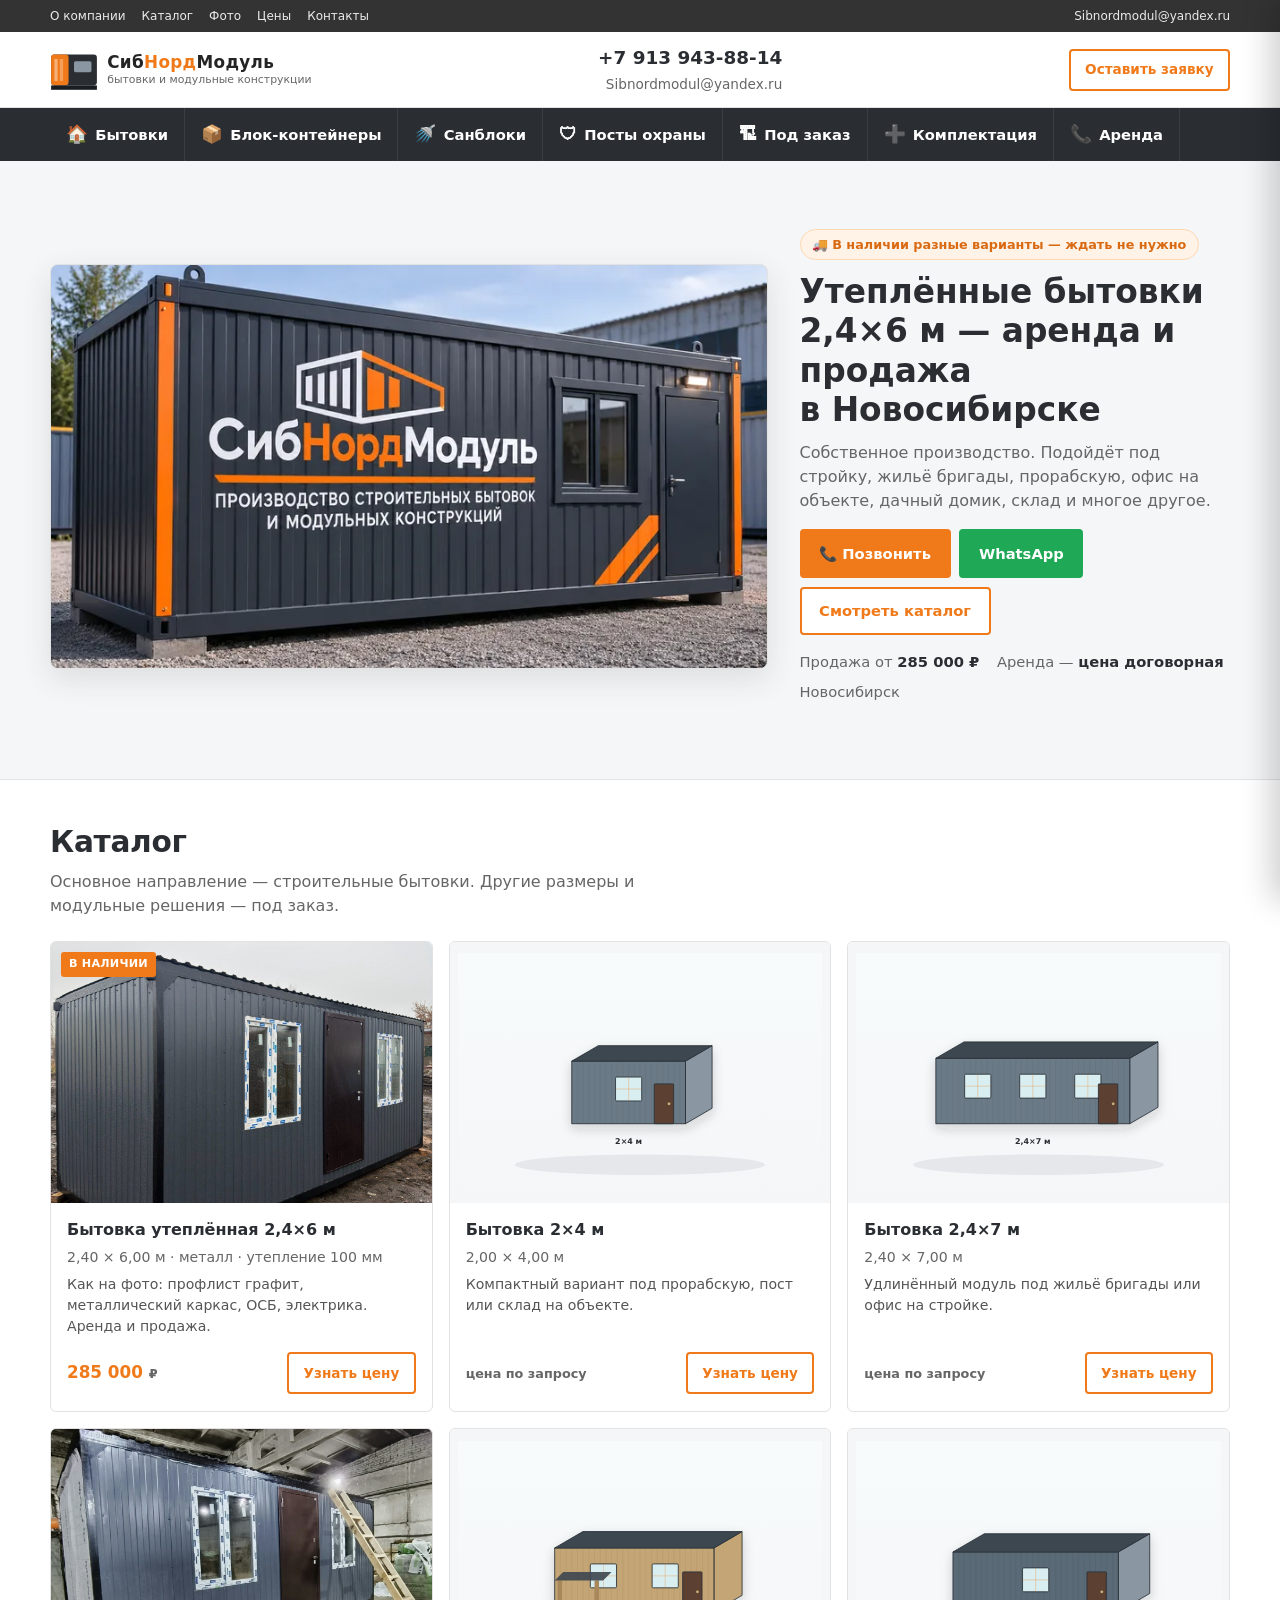
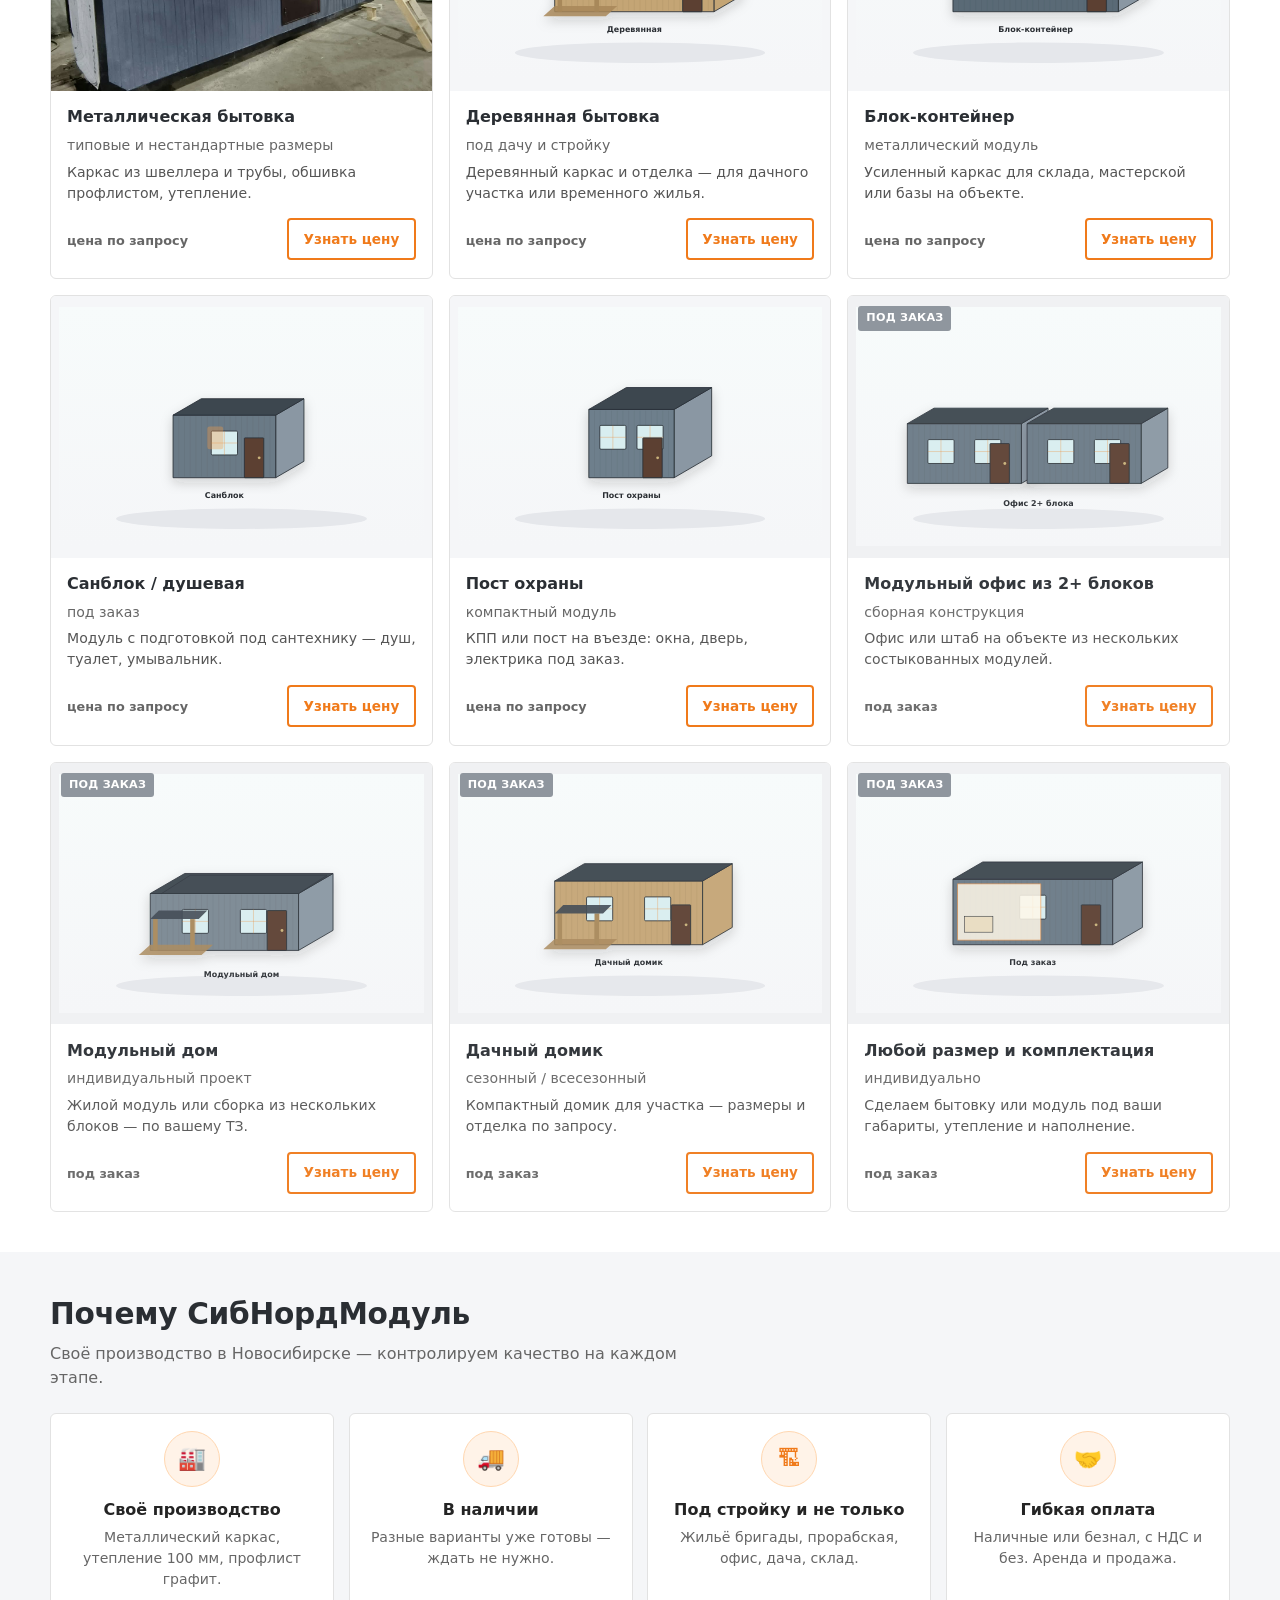
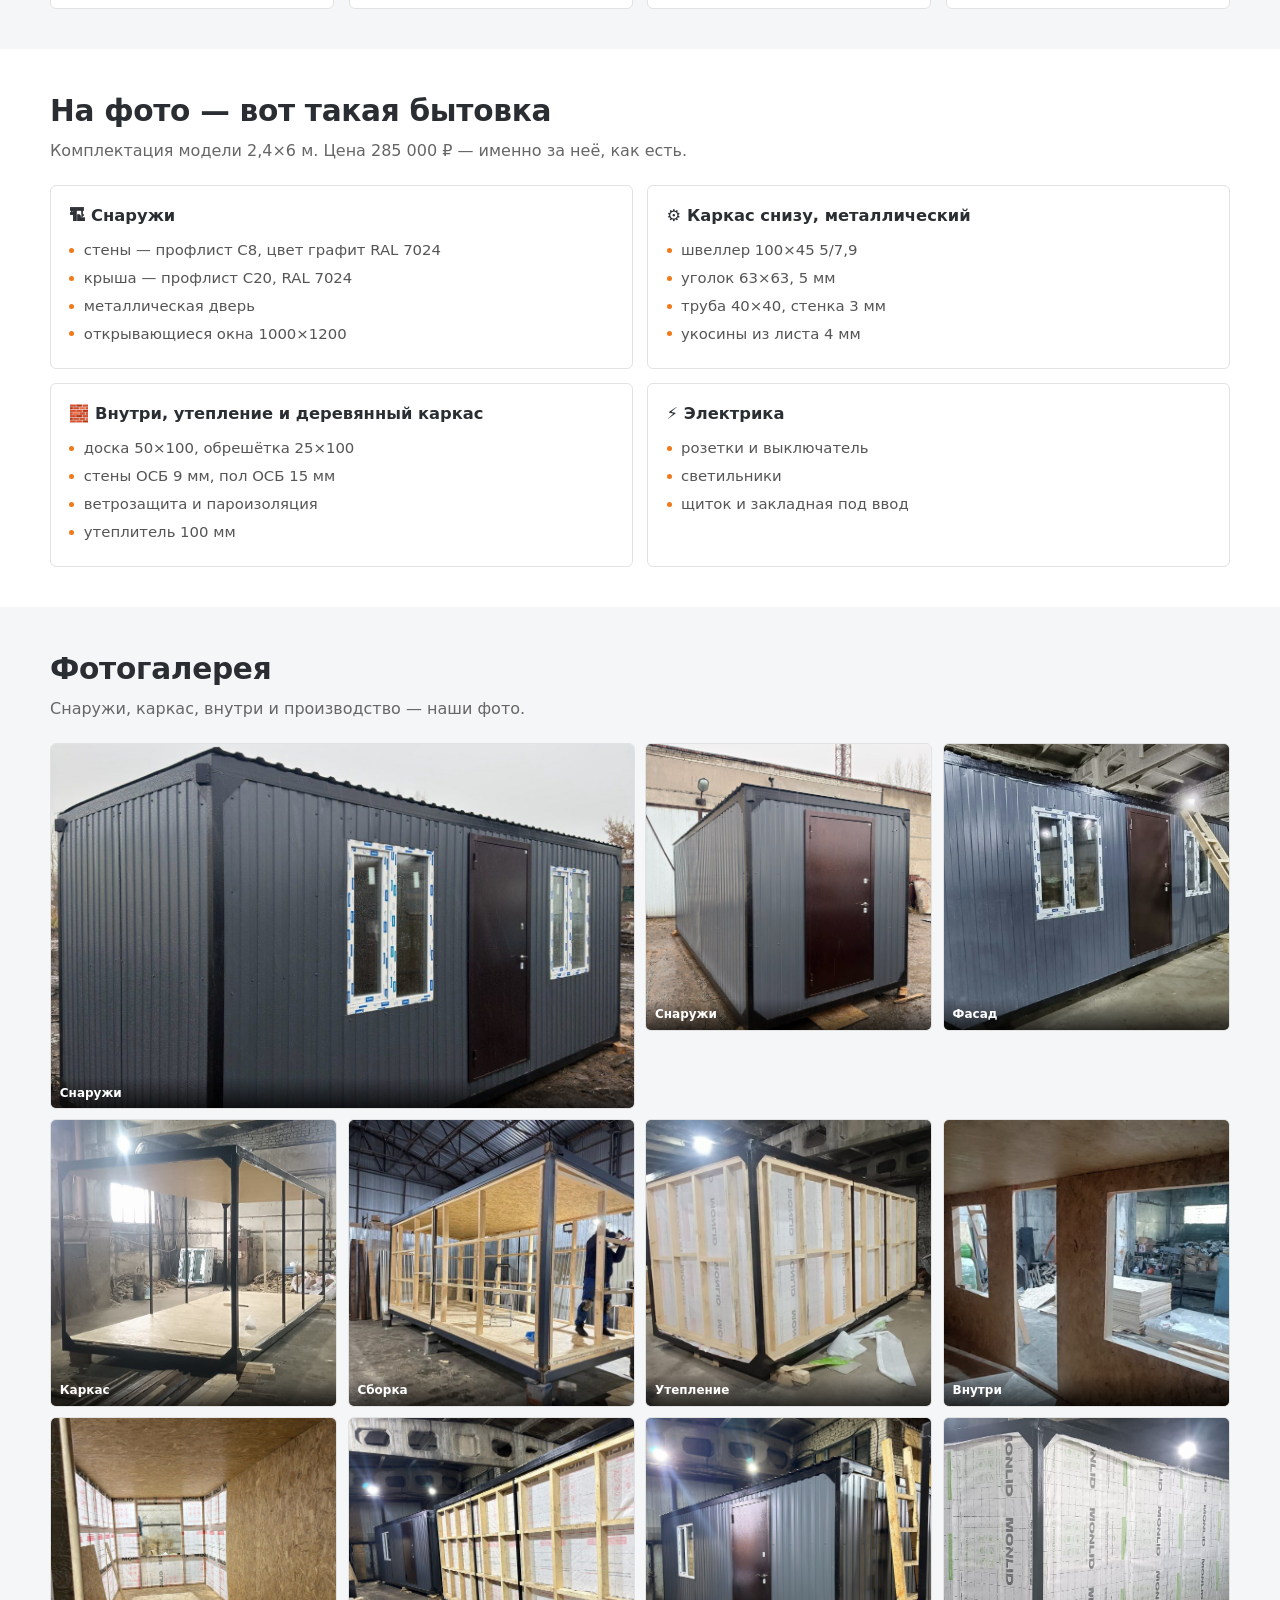
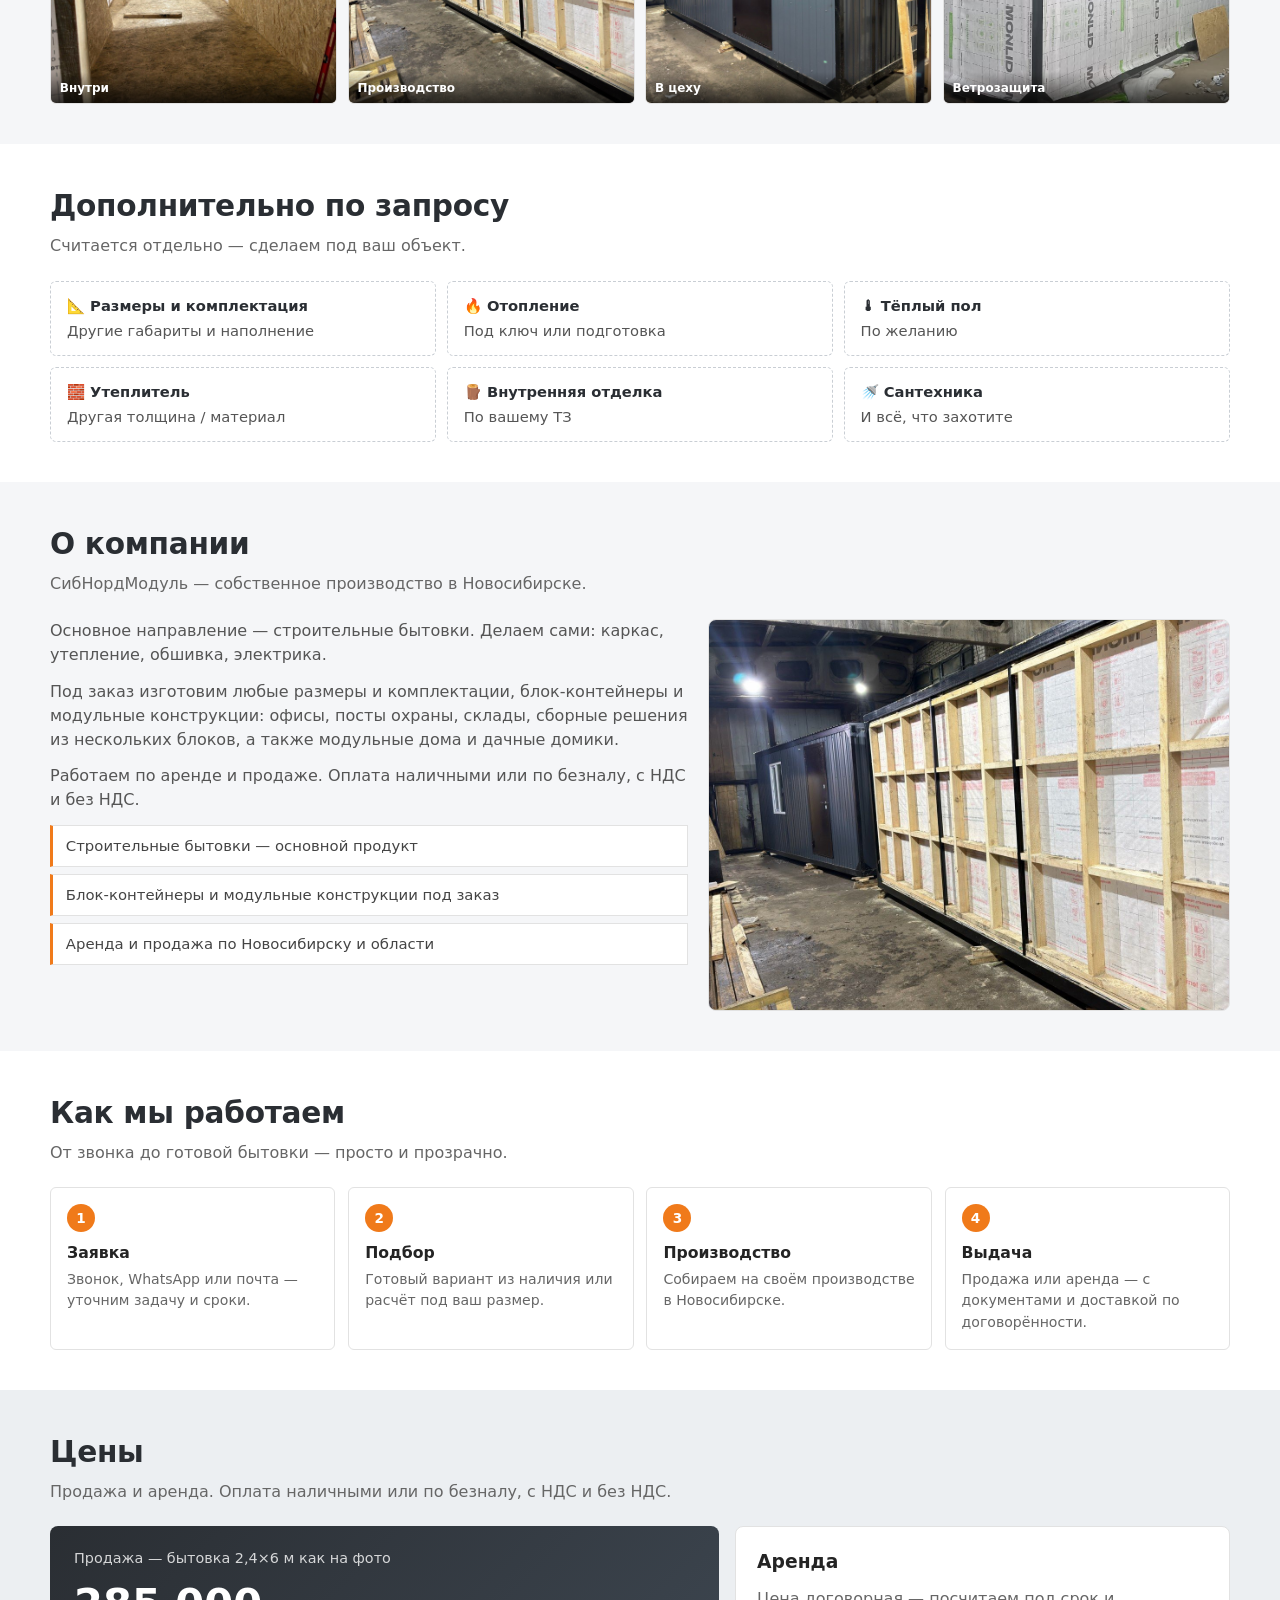
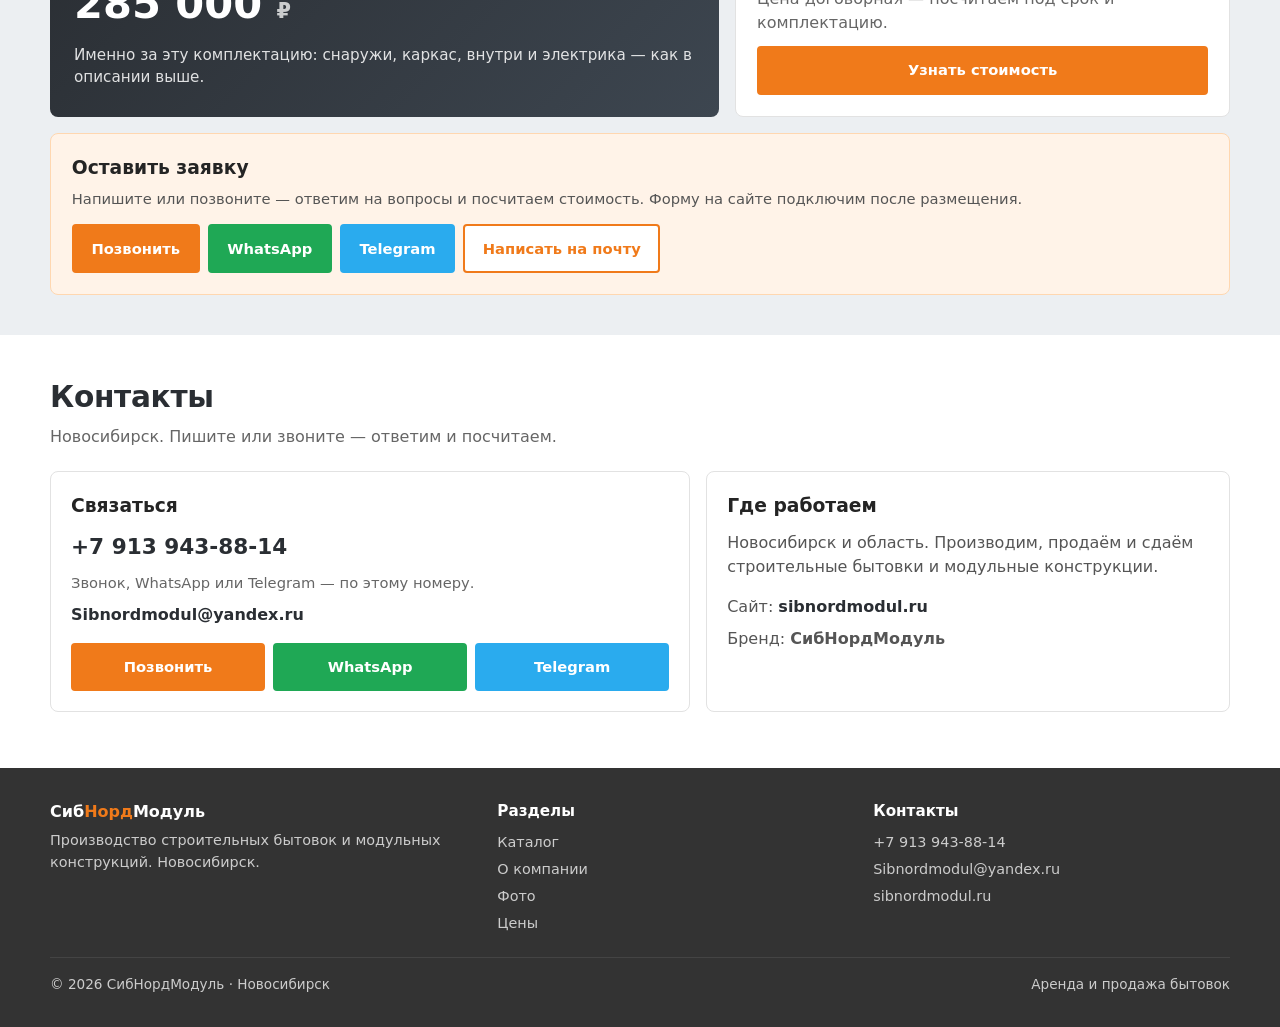
==== index.html @ 0cdfb530 "Site v1" ====
<!DOCTYPE html>
<html lang="ru">
<head>
  <meta charset="utf-8">
  <meta name="viewport" content="width=device-width, initial-scale=1, viewport-fit=cover">
  <title>Бытовки Новосибирск — аренда и продажа | СибНордМодуль</title>
  <meta name="description" content="Утеплённые строительные бытовки и модульные конструкции собственного производства в Новосибирске. Аренда и продажа. В наличии разные варианты — ждать не нужно. От 285 000 ₽.">
  <meta name="keywords" content="бытовки Новосибирск, аренда бытовки, продажа бытовки, утеплённая бытовка, модульные конструкции Новосибирск, СибНордМодуль">
  <meta name="robots" content="index,follow">
  <link rel="canonical" href="https://sibnordmodul.ru/">
  <meta property="og:type" content="website">
  <meta property="og:locale" content="ru_RU">
  <meta property="og:title" content="Бытовки Новосибирск — аренда и продажа | СибНордМодуль">
  <meta property="og:description" content="Производство строительных бытовок и модульных конструкций. Продажа от 285 000 ₽, аренда — цена договорная. Новосибирск.">
  <meta property="og:image" content="images/hero.jpg">
  <meta property="og:url" content="https://sibnordmodul.ru/">
  <meta name="theme-color" content="#2A2E33">
  <link rel="icon" href="favicon.ico" sizes="any">
  <link rel="icon" type="image/png" href="favicon.png">
  <link rel="stylesheet" href="styles.css">
</head>
<body>
  <div class="topbar">
    <div class="container topbar__inner">
      <nav aria-label="Верхнее меню">
        <a href="#about">О компании</a>
        <a href="#catalog">Каталог</a>
        <a href="#gallery">Фото</a>
        <a href="#price">Цены</a>
        <a href="#contacts">Контакты</a>
      </nav>
      <div class="topbar__right">
        <a href="mailto:Sibnordmodul@yandex.ru">Sibnordmodul@yandex.ru</a>
      </div>
    </div>
  </div>

  <header class="header">
    <div class="container header__inner">
      <a class="logo" href="#top" aria-label="СибНордМодуль — наверх">
        <img src="images/logo.svg" alt="" width="44" height="40">
        <span class="logo__text">
          <span class="logo__name">Сиб<span class="nord">Норд</span>Модуль</span>
          <span class="logo__sub">бытовки и модульные конструкции</span>
        </span>
      </a>
      <div class="header__contacts">
        <a class="header__phone" href="tel:+79139438814">+7 913 943-88-14</a>
        <a class="header__mail" href="mailto:Sibnordmodul@yandex.ru">Sibnordmodul@yandex.ru</a>
      </div>
      <div class="header__actions">
        <a class="btn btn--outline btn--sm" href="#contacts">Оставить заявку</a>
        <button class="burger" type="button" aria-label="Меню" aria-expanded="false" aria-controls="drawer" id="burger">
          <span></span><span></span><span></span>
        </button>
      </div>
    </div>
  </header>

  <nav class="mainnav" aria-label="Каталог">
    <div class="container mainnav__inner">
      <a href="#catalog"><span class="ico" aria-hidden="true">🏠</span> Бытовки</a>
      <a href="#catalog-block"><span class="ico" aria-hidden="true">📦</span> Блок-контейнеры</a>
      <a href="#catalog-san"><span class="ico" aria-hidden="true">🚿</span> Санблоки</a>
      <a href="#catalog-guard"><span class="ico" aria-hidden="true">🛡</span> Посты охраны</a>
      <a href="#catalog-order"><span class="ico" aria-hidden="true">🏗</span> Под заказ</a>
      <a href="#extra"><span class="ico" aria-hidden="true">➕</span> Комплектация</a>
      <a href="#contacts"><span class="ico" aria-hidden="true">📞</span> Аренда</a>
    </div>
  </nav>

  <div class="drawer" id="drawer" aria-hidden="true">
    <div class="drawer__bg" data-close></div>
    <div class="drawer__panel" role="dialog" aria-label="Меню">
      <button class="drawer__close" type="button" data-close aria-label="Закрыть">×</button>
      <nav>
        <a href="#catalog" data-close>Каталог</a>
        <a href="#features" data-close>Преимущества</a>
        <a href="#specs" data-close>Описание</a>
        <a href="#gallery" data-close>Фото</a>
        <a href="#about" data-close>О компании</a>
        <a href="#steps" data-close>Как работаем</a>
        <a href="#extra" data-close>Дополнительно</a>
        <a href="#price" data-close>Цены</a>
        <a href="#contacts" data-close>Контакты</a>
      </nav>
      <div class="drawer__cta">
        <a class="btn btn--orange" href="tel:+79139438814">Позвонить</a>
        <a class="btn btn--wa" href="https://wa.me/79139438814" target="_blank" rel="noopener">WhatsApp</a>
      </div>
    </div>
  </div>

  <main id="top">
    <!-- HERO: photo first (logo already on cabin), CTA beside/below -->
    <section class="hero">
      <div class="container hero__grid">
        <div class="hero__photo">
          <picture>
            <source media="(max-width: 700px)" srcset="images/hero_m.webp" type="image/webp">
            <source media="(max-width: 700px)" srcset="images/hero_m.jpg">
            <source srcset="images/hero.webp" type="image/webp">
            <img src="images/hero.jpg" alt="СибНордМодуль — производство строительных бытовок и модульных конструкций, Новосибирск" width="1672" height="941" fetchpriority="high" decoding="async">
          </picture>
        </div>
        <div class="hero__copy">
          <div class="badge">🚚 В наличии разные варианты — ждать не нужно</div>
          <h1>Утеплённые бытовки 2,4×6&nbsp;м — аренда и продажа в&nbsp;Новосибирске</h1>
          <p class="hero__lead">
            Собственное производство. Подойдёт под стройку, жильё бригады, прорабскую,
            офис на объекте, дачный домик, склад и многое другое.
          </p>
          <div class="hero__cta">
            <a class="btn btn--orange" href="tel:+79139438814">📞 Позвонить</a>
            <a class="btn btn--wa" href="https://wa.me/79139438814" target="_blank" rel="noopener">WhatsApp</a>
            <a class="btn btn--outline" href="#catalog">Смотреть каталог</a>
          </div>
          <div class="hero__meta">
            <span>Продажа от <strong>285&nbsp;000&nbsp;₽</strong></span>
            <span>Аренда — <strong>цена договорная</strong></span>
            <span>Новосибирск</span>
          </div>
        </div>
      </div>
    </section>

    <!-- CATALOG -->
    <section id="catalog">
      <div class="container">
        <div class="section__head">
          <h2 class="section__title">Каталог</h2>
          <p class="section__sub">Основное направление — строительные бытовки. Другие размеры и модульные решения — под заказ.</p>
        </div>
        <div class="catalog">
          <!-- Dominant: our cabin with real photo + price -->
          <article class="card">
            <div class="card__img">
              <span class="card__badge">В НАЛИЧИИ</span>
              <img src="images/02.jpg" alt="Утеплённая бытовка 2,4×6 м" width="1200" height="1600" loading="eager">
            </div>
            <div class="card__body">
              <h3 class="card__title">Бытовка утеплённая 2,4×6&nbsp;м</h3>
              <p class="card__size">2,40 × 6,00 м · металл · утепление 100&nbsp;мм</p>
              <p class="card__text">Как на фото: профлист графит, металлический каркас, ОСБ, электрика. Аренда и продажа.</p>
              <div class="card__foot">
                <div class="card__price">285&nbsp;000 <span>₽</span></div>
                <a class="btn btn--outline btn--sm" href="tel:+79139438814">Узнать цену</a>
              </div>
            </div>
          </article>

          <article class="card">
            <div class="card__img">
              <img class="svg" src="images/catalog/bytovka_2x4.svg" alt="Бытовка 2×4 м" width="640" height="420" loading="eager">
            </div>
            <div class="card__body">
              <h3 class="card__title">Бытовка 2×4&nbsp;м</h3>
              <p class="card__size">2,00 × 4,00 м</p>
              <p class="card__text">Компактный вариант под прорабскую, пост или склад на объекте.</p>
              <div class="card__foot">
                <div class="card__price"><span>цена по запросу</span></div>
                <a class="btn btn--outline btn--sm" href="tel:+79139438814">Узнать цену</a>
              </div>
            </div>
          </article>

          <article class="card">
            <div class="card__img">
              <img class="svg" src="images/catalog/bytovka_24x7.svg" alt="Бытовка 2,4×7 м" width="640" height="420" loading="eager">
            </div>
            <div class="card__body">
              <h3 class="card__title">Бытовка 2,4×7&nbsp;м</h3>
              <p class="card__size">2,40 × 7,00 м</p>
              <p class="card__text">Удлинённый модуль под жильё бригады или офис на стройке.</p>
              <div class="card__foot">
                <div class="card__price"><span>цена по запросу</span></div>
                <a class="btn btn--outline btn--sm" href="tel:+79139438814">Узнать цену</a>
              </div>
            </div>
          </article>

          <article class="card">
            <div class="card__img">
              <img src="images/05.jpg" alt="Металлическая бытовка" width="1600" height="900" loading="eager">
            </div>
            <div class="card__body">
              <h3 class="card__title">Металлическая бытовка</h3>
              <p class="card__size">типовые и нестандартные размеры</p>
              <p class="card__text">Каркас из швеллера и трубы, обшивка профлистом, утепление.</p>
              <div class="card__foot">
                <div class="card__price"><span>цена по запросу</span></div>
                <a class="btn btn--outline btn--sm" href="tel:+79139438814">Узнать цену</a>
              </div>
            </div>
          </article>

          <article class="card">
            <div class="card__img">
              <img class="svg" src="images/catalog/bytovka_wood.svg" alt="Деревянная бытовка" width="640" height="420" loading="eager">
            </div>
            <div class="card__body">
              <h3 class="card__title">Деревянная бытовка</h3>
              <p class="card__size">под дачу и стройку</p>
              <p class="card__text">Деревянный каркас и отделка — для дачного участка или временного жилья.</p>
              <div class="card__foot">
                <div class="card__price"><span>цена по запросу</span></div>
                <a class="btn btn--outline btn--sm" href="tel:+79139438814">Узнать цену</a>
              </div>
            </div>
          </article>

          <article class="card" id="catalog-block">
            <div class="card__img">
              <img class="svg" src="images/catalog/block_container.svg" alt="Блок-контейнер" width="640" height="420" loading="eager">
            </div>
            <div class="card__body">
              <h3 class="card__title">Блок-контейнер</h3>
              <p class="card__size">металлический модуль</p>
              <p class="card__text">Усиленный каркас для склада, мастерской или базы на объекте.</p>
              <div class="card__foot">
                <div class="card__price"><span>цена по запросу</span></div>
                <a class="btn btn--outline btn--sm" href="tel:+79139438814">Узнать цену</a>
              </div>
            </div>
          </article>

          <article class="card" id="catalog-san">
            <div class="card__img">
              <img class="svg" src="images/catalog/sanblock.svg" alt="Санблок / душевая" width="640" height="420" loading="eager">
            </div>
            <div class="card__body">
              <h3 class="card__title">Санблок / душевая</h3>
              <p class="card__size">под заказ</p>
              <p class="card__text">Модуль с подготовкой под сантехнику — душ, туалет, умывальник.</p>
              <div class="card__foot">
                <div class="card__price"><span>цена по запросу</span></div>
                <a class="btn btn--outline btn--sm" href="tel:+79139438814">Узнать цену</a>
              </div>
            </div>
          </article>

          <article class="card" id="catalog-guard">
            <div class="card__img">
              <img class="svg" src="images/catalog/guard_post.svg" alt="Пост охраны" width="640" height="420" loading="eager">
            </div>
            <div class="card__body">
              <h3 class="card__title">Пост охраны</h3>
              <p class="card__size">компактный модуль</p>
              <p class="card__text">КПП или пост на въезде: окна, дверь, электрика под заказ.</p>
              <div class="card__foot">
                <div class="card__price"><span>цена по запросу</span></div>
                <a class="btn btn--outline btn--sm" href="tel:+79139438814">Узнать цену</a>
              </div>
            </div>
          </article>

          <!-- De-emphasized "под заказ" modular -->
          <article class="card card--order" id="catalog-order">
            <div class="card__img">
              <span class="card__badge card__badge--muted">ПОД ЗАКАЗ</span>
              <img class="svg" src="images/catalog/office_2blocks.svg" alt="Модульный офис из блоков" width="640" height="420" loading="eager">
            </div>
            <div class="card__body">
              <h3 class="card__title">Модульный офис из 2+ блоков</h3>
              <p class="card__size">сборная конструкция</p>
              <p class="card__text">Офис или штаб на объекте из нескольких состыкованных модулей.</p>
              <div class="card__foot">
                <div class="card__price"><span>под заказ</span></div>
                <a class="btn btn--outline btn--sm" href="tel:+79139438814">Узнать цену</a>
              </div>
            </div>
          </article>

          <article class="card card--order">
            <div class="card__img">
              <span class="card__badge card__badge--muted">ПОД ЗАКАЗ</span>
              <img class="svg" src="images/catalog/modular_house.svg" alt="Модульный дом" width="640" height="420" loading="eager">
            </div>
            <div class="card__body">
              <h3 class="card__title">Модульный дом</h3>
              <p class="card__size">индивидуальный проект</p>
              <p class="card__text">Жилой модуль или сборка из нескольких блоков — по вашему ТЗ.</p>
              <div class="card__foot">
                <div class="card__price"><span>под заказ</span></div>
                <a class="btn btn--outline btn--sm" href="tel:+79139438814">Узнать цену</a>
              </div>
            </div>
          </article>

          <article class="card card--order">
            <div class="card__img">
              <span class="card__badge card__badge--muted">ПОД ЗАКАЗ</span>
              <img class="svg" src="images/catalog/dacha.svg" alt="Дачный домик" width="640" height="420" loading="eager">
            </div>
            <div class="card__body">
              <h3 class="card__title">Дачный домик</h3>
              <p class="card__size">сезонный / всесезонный</p>
              <p class="card__text">Компактный домик для участка — размеры и отделка по запросу.</p>
              <div class="card__foot">
                <div class="card__price"><span>под заказ</span></div>
                <a class="btn btn--outline btn--sm" href="tel:+79139438814">Узнать цену</a>
              </div>
            </div>
          </article>

          <article class="card card--order">
            <div class="card__img">
              <span class="card__badge card__badge--muted">ПОД ЗАКАЗ</span>
              <img class="svg" src="images/catalog/custom.svg" alt="Нестандартный размер" width="640" height="420" loading="eager">
            </div>
            <div class="card__body">
              <h3 class="card__title">Любой размер и комплектация</h3>
              <p class="card__size">индивидуально</p>
              <p class="card__text">Сделаем бытовку или модуль под ваши габариты, утепление и наполнение.</p>
              <div class="card__foot">
                <div class="card__price"><span>под заказ</span></div>
                <a class="btn btn--outline btn--sm" href="tel:+79139438814">Узнать цену</a>
              </div>
            </div>
          </article>
        </div>
      </div>
    </section>

    <!-- FEATURES -->
    <section class="section--soft" id="features">
      <div class="container">
        <div class="section__head">
          <h2 class="section__title">Почему СибНордМодуль</h2>
          <p class="section__sub">Своё производство в Новосибирске — контролируем качество на каждом этапе.</p>
        </div>
        <div class="features">
          <article class="feature">
            <div class="feature__ico" aria-hidden="true">🏭</div>
            <h3>Своё производство</h3>
            <p>Металлический каркас, утепление 100&nbsp;мм, профлист графит.</p>
          </article>
          <article class="feature">
            <div class="feature__ico" aria-hidden="true">🚚</div>
            <h3>В наличии</h3>
            <p>Разные варианты уже готовы — ждать не нужно.</p>
          </article>
          <article class="feature">
            <div class="feature__ico" aria-hidden="true">🏗</div>
            <h3>Под стройку и не только</h3>
            <p>Жильё бригады, прорабская, офис, дача, склад.</p>
          </article>
          <article class="feature">
            <div class="feature__ico" aria-hidden="true">🤝</div>
            <h3>Гибкая оплата</h3>
            <p>Наличные или безнал, с НДС и без. Аренда и продажа.</p>
          </article>
        </div>
      </div>
    </section>

    <!-- SPECS of the cabin in photo -->
    <section id="specs">
      <div class="container">
        <div class="section__head">
          <h2 class="section__title">На фото — вот такая бытовка</h2>
          <p class="section__sub">Комплектация модели 2,4×6&nbsp;м. Цена 285&nbsp;000&nbsp;₽ — именно за неё, как есть.</p>
        </div>
        <div class="specs">
          <article class="spec">
            <h3>🏗 Снаружи</h3>
            <ul>
              <li>стены — профлист С8, цвет графит RAL&nbsp;7024</li>
              <li>крыша — профлист С20, RAL&nbsp;7024</li>
              <li>металлическая дверь</li>
              <li>открывающиеся окна 1000×1200</li>
            </ul>
          </article>
          <article class="spec">
            <h3>⚙ Каркас снизу, металлический</h3>
            <ul>
              <li>швеллер 100×45 5/7,9</li>
              <li>уголок 63×63, 5&nbsp;мм</li>
              <li>труба 40×40, стенка 3&nbsp;мм</li>
              <li>укосины из листа 4&nbsp;мм</li>
            </ul>
          </article>
          <article class="spec">
            <h3>🧱 Внутри, утепление и деревянный каркас</h3>
            <ul>
              <li>доска 50×100, обрешётка 25×100</li>
              <li>стены ОСБ 9&nbsp;мм, пол ОСБ 15&nbsp;мм</li>
              <li>ветрозащита и пароизоляция</li>
              <li>утеплитель 100&nbsp;мм</li>
            </ul>
          </article>
          <article class="spec">
            <h3>⚡ Электрика</h3>
            <ul>
              <li>розетки и выключатель</li>
              <li>светильники</li>
              <li>щиток и закладная под ввод</li>
            </ul>
          </article>
        </div>
      </div>
    </section>

    <!-- GALLERY -->
    <section class="section--soft" id="gallery">
      <div class="container">
        <div class="section__head">
          <h2 class="section__title">Фотогалерея</h2>
          <p class="section__sub">Снаружи, каркас, внутри и производство — наши фото.</p>
        </div>
        <div class="gallery-wrap">
          <div class="gallery" id="gallery-grid">
            <a class="wide" href="images/02.jpg" data-full="images/02.jpg">
              <img src="images/02.jpg" alt="Готовая бытовка снаружи" width="1200" height="1600" loading="eager">
              <span class="gallery__cap">Снаружи</span>
            </a>
            <a href="images/03.jpg" data-full="images/03.jpg">
              <img src="images/03.jpg" alt="Бытовка снаружи, угол" width="1200" height="1600" loading="eager">
              <span class="gallery__cap">Снаружи</span>
            </a>
            <a href="images/05.jpg" data-full="images/05.jpg">
              <img src="images/05.jpg" alt="Фасад в цеху" width="1600" height="900" loading="eager">
              <span class="gallery__cap">Фасад</span>
            </a>
            <a href="images/06.jpg" data-full="images/06.jpg">
              <img src="images/06.jpg" alt="Металлический каркас" width="719" height="1600" loading="eager">
              <span class="gallery__cap">Каркас</span>
            </a>
            <a href="images/01.jpg" data-full="images/01.jpg">
              <img src="images/01.jpg" alt="Сборка каркаса" width="1206" height="1465" loading="eager">
              <span class="gallery__cap">Сборка</span>
            </a>
            <a href="images/07.jpg" data-full="images/07.jpg">
              <img src="images/07.jpg" alt="Утепление" width="1600" height="721" loading="eager">
              <span class="gallery__cap">Утепление</span>
            </a>
            <a href="images/09.jpg" data-full="images/09.jpg">
              <img src="images/09.jpg" alt="Внутри ОСБ" width="1600" height="721" loading="eager">
              <span class="gallery__cap">Внутри</span>
            </a>
            <a href="images/10.jpg" data-full="images/10.jpg">
              <img src="images/10.jpg" alt="Внутри бытовки" width="1200" height="1600" loading="eager">
              <span class="gallery__cap">Внутри</span>
            </a>
            <a href="images/11.jpg" data-full="images/11.jpg">
              <img src="images/11.jpg" alt="Производство" width="1200" height="1600" loading="eager">
              <span class="gallery__cap">Производство</span>
            </a>
            <a href="images/04.jpg" data-full="images/04.jpg">
              <img src="images/04.jpg" alt="Бытовка в цеху" width="1200" height="1600" loading="eager">
              <span class="gallery__cap">В цеху</span>
            </a>
            <a href="images/08.jpg" data-full="images/08.jpg">
              <img src="images/08.jpg" alt="Ветрозащита" width="1600" height="719" loading="eager">
              <span class="gallery__cap">Ветрозащита</span>
            </a>
          </div>
        </div>
      </div>
    </section>

    <!-- EXTRA -->
    <section id="extra">
      <div class="container">
        <div class="section__head">
          <h2 class="section__title">Дополнительно по запросу</h2>
          <p class="section__sub">Считается отдельно — сделаем под ваш объект.</p>
        </div>
        <div class="extra">
          <div class="extra__item"><strong>📐 Размеры и комплектация</strong>Другие габариты и наполнение</div>
          <div class="extra__item"><strong>🔥 Отопление</strong>Под ключ или подготовка</div>
          <div class="extra__item"><strong>🌡 Тёплый пол</strong>По желанию</div>
          <div class="extra__item"><strong>🧱 Утеплитель</strong>Другая толщина / материал</div>
          <div class="extra__item"><strong>🪵 Внутренняя отделка</strong>По вашему ТЗ</div>
          <div class="extra__item"><strong>🚿 Сантехника</strong>И всё, что захотите</div>
        </div>
      </div>
    </section>

    <!-- ABOUT -->
    <section class="section--soft" id="about">
      <div class="container">
        <div class="section__head">
          <h2 class="section__title">О компании</h2>
          <p class="section__sub">СибНордМодуль — собственное производство в Новосибирске.</p>
        </div>
        <div class="about">
          <div class="about__text">
            <p>Основное направление — строительные бытовки. Делаем сами: каркас, утепление, обшивка, электрика.</p>
            <p>Под заказ изготовим любые размеры и комплектации, блок-контейнеры и модульные конструкции: офисы, посты охраны, склады, сборные решения из нескольких блоков, а также модульные дома и дачные домики.</p>
            <p>Работаем по аренде и продаже. Оплата наличными или по безналу, с НДС и без НДС.</p>
            <ul class="about__list">
              <li>Строительные бытовки — основной продукт</li>
              <li>Блок-контейнеры и модульные конструкции под заказ</li>
              <li>Аренда и продажа по Новосибирску и области</li>
            </ul>
          </div>
          <div class="about__photo">
            <img src="images/11.jpg" alt="Производство СибНордМодуль" width="1200" height="1600" loading="eager">
          </div>
        </div>
      </div>
    </section>

    <!-- STEPS -->
    <section id="steps">
      <div class="container">
        <div class="section__head">
          <h2 class="section__title">Как мы работаем</h2>
          <p class="section__sub">От звонка до готовой бытовки — просто и прозрачно.</p>
        </div>
        <div class="steps">
          <article class="step">
            <h3>Заявка</h3>
            <p>Звонок, WhatsApp или почта — уточним задачу и сроки.</p>
          </article>
          <article class="step">
            <h3>Подбор</h3>
            <p>Готовый вариант из наличия или расчёт под ваш размер.</p>
          </article>
          <article class="step">
            <h3>Производство</h3>
            <p>Собираем на своём производстве в Новосибирске.</p>
          </article>
          <article class="step">
            <h3>Выдача</h3>
            <p>Продажа или аренда — с документами и доставкой по договорённости.</p>
          </article>
        </div>
      </div>
    </section>

    <!-- PRICE + CTA -->
    <section class="section--band" id="price">
      <div class="container">
        <div class="section__head">
          <h2 class="section__title">Цены</h2>
          <p class="section__sub">Продажа и аренда. Оплата наличными или по безналу, с НДС и без НДС.</p>
        </div>
        <div class="pricebox">
          <div class="price-main">
            <div class="label">Продажа — бытовка 2,4×6&nbsp;м как на фото</div>
            <div class="amount">285&nbsp;000 <span>₽</span></div>
            <p>Именно за эту комплектацию: снаружи, каркас, внутри и электрика — как в описании выше.</p>
          </div>
          <div class="price-side">
            <h3 style="margin:0">Аренда</h3>
            <p style="margin:0;color:#666">Цена договорная — посчитаем под срок и комплектацию.</p>
            <a class="btn btn--orange" href="tel:+79139438814">Узнать стоимость</a>
          </div>
        </div>
        <div class="cta-form">
          <h3>Оставить заявку</h3>
          <p>Напишите или позвоните — ответим на вопросы и посчитаем стоимость. Форму на сайте подключим после размещения.</p>
          <div class="cta-form__actions">
            <a class="btn btn--orange" href="tel:+79139438814">Позвонить</a>
            <a class="btn btn--wa" href="https://wa.me/79139438814" target="_blank" rel="noopener">WhatsApp</a>
            <a class="btn btn--tg" href="https://t.me/+79139438814" target="_blank" rel="noopener">Telegram</a>
            <a class="btn btn--outline" href="mailto:Sibnordmodul@yandex.ru">Написать на почту</a>
          </div>
        </div>
      </div>
    </section>

    <!-- CONTACTS -->
    <section id="contacts">
      <div class="container">
        <div class="section__head">
          <h2 class="section__title">Контакты</h2>
          <p class="section__sub">Новосибирск. Пишите или звоните — ответим и посчитаем.</p>
        </div>
        <div class="contacts">
          <div class="contact-card">
            <h3>Связаться</h3>
            <a class="big" href="tel:+79139438814">+7 913 943-88-14</a>
            <p style="margin:.5rem 0 0;color:#666;font-size:.92rem">Звонок, WhatsApp или Telegram — по этому номеру.</p>
            <p style="margin:.55rem 0 0"><a href="mailto:Sibnordmodul@yandex.ru" style="font-weight:700;color:var(--graphite)">Sibnordmodul@yandex.ru</a></p>
            <div class="contact-actions">
              <a class="btn btn--orange" href="tel:+79139438814">Позвонить</a>
              <a class="btn btn--wa" href="https://wa.me/79139438814" target="_blank" rel="noopener">WhatsApp</a>
              <a class="btn btn--tg" href="https://t.me/+79139438814" target="_blank" rel="noopener">Telegram</a>
            </div>
          </div>
          <div class="contact-card">
            <h3>Где работаем</h3>
            <p style="margin:0;color:#555">Новосибирск и область. Производим, продаём и сдаём строительные бытовки и модульные конструкции.</p>
            <p style="margin:1rem 0 0;color:#555">Сайт: <a href="https://sibnordmodul.ru/" style="font-weight:700;color:var(--graphite)">sibnordmodul.ru</a></p>
            <p style="margin:.5rem 0 0;color:#555">Бренд: <strong>СибНордМодуль</strong></p>
          </div>
        </div>
      </div>
    </section>
  </main>

  <footer class="footer">
    <div class="container">
      <div class="footer__grid">
        <div>
          <div class="footer__brand">Сиб<span class="nord">Норд</span>Модуль</div>
          <p style="margin:0;font-size:.9rem">Производство строительных бытовок и модульных конструкций. Новосибирск.</p>
        </div>
        <div>
          <h4>Разделы</h4>
          <ul>
            <li><a href="#catalog">Каталог</a></li>
            <li><a href="#about">О компании</a></li>
            <li><a href="#gallery">Фото</a></li>
            <li><a href="#price">Цены</a></li>
          </ul>
        </div>
        <div>
          <h4>Контакты</h4>
          <ul>
            <li><a href="tel:+79139438814">+7 913 943-88-14</a></li>
            <li><a href="mailto:Sibnordmodul@yandex.ru">Sibnordmodul@yandex.ru</a></li>
            <li><a href="https://sibnordmodul.ru/">sibnordmodul.ru</a></li>
          </ul>
        </div>
      </div>
      <div class="footer__bottom">
        <div>© <span id="y"></span> СибНордМодуль · Новосибирск</div>
        <div>Аренда и продажа бытовок</div>
      </div>
    </div>
  </footer>

  <div class="stickybar" aria-label="Быстрые действия">
    <a class="btn btn--orange" href="tel:+79139438814">📞 Звонок</a>
    <a class="btn btn--wa" href="https://wa.me/79139438814" target="_blank" rel="noopener">WhatsApp</a>
  </div>

  <div class="lightbox" id="lightbox" role="dialog" aria-modal="true" aria-label="Просмотр фото" hidden>
    <button class="lightbox__close" type="button" aria-label="Закрыть">×</button>
    <img src="" alt="">
  </div>

  <script>
    document.getElementById('y').textContent = new Date().getFullYear();
    const drawer = document.getElementById('drawer');
    const burger = document.getElementById('burger');
    function openDrawer(){ drawer.classList.add('is-open'); drawer.setAttribute('aria-hidden','false'); burger.setAttribute('aria-expanded','true'); document.body.style.overflow='hidden'; }
    function closeDrawer(){ drawer.classList.remove('is-open'); drawer.setAttribute('aria-hidden','true'); burger.setAttribute('aria-expanded','false'); document.body.style.overflow=''; }
    burger.addEventListener('click', () => drawer.classList.contains('is-open') ? closeDrawer() : openDrawer());
    drawer.querySelectorAll('[data-close]').forEach(el => el.addEventListener('click', closeDrawer));

    const lb = document.getElementById('lightbox');
    const lbImg = lb.querySelector('img');
    function openLb(src, alt){ lbImg.src=src; lbImg.alt=alt||''; lb.hidden=false; lb.classList.add('is-open'); }
    function closeLb(){ lb.classList.remove('is-open'); lb.hidden=true; lbImg.src=''; }
    document.getElementById('gallery-grid').addEventListener('click', e => {
      const a = e.target.closest('a[data-full]'); if(!a) return;
      e.preventDefault(); openLb(a.dataset.full, a.querySelector('img')?.alt);
    });
    lb.querySelector('.lightbox__close').addEventListener('click', closeLb);
    lb.addEventListener('click', e => { if(e.target===lb) closeLb(); });
    document.addEventListener('keydown', e => { if(e.key==='Escape'){ closeLb(); closeDrawer(); }});
  </script>
</body>
</html>
---- styles.css ----
/* SibNordModul — light industrial style (graphite + orange) */
:root {
  --orange: #F07A1A;
  --orange-h: #d96a12;
  --orange-soft: #FFF3E8;
  --graphite: #2A2E33;
  --graphite-2: #3d4650;
  --ink: #242424;
  --muted: #666;
  --line: #E2E2E2;
  --bg: #ffffff;
  --bg-soft: #F5F6F8;
  --bg-band: #ECEFF2;
  --teal-like: #F07A1A; /* accent used where modul-park used teal */
  --radius: 6px;
  --max: 1180px;
  --font: "Segoe UI", system-ui, -apple-system, Roboto, Arial, sans-serif;
  --header-h: 72px;
  --sticky-h: 62px;
}
*,*::before,*::after{box-sizing:border-box}
html{scroll-behavior:smooth}
body{
  margin:0;
  padding-bottom: calc(var(--sticky-h) + env(safe-area-inset-bottom)); font-family:var(--font); color:var(--ink);
  background:var(--bg); line-height:1.5;
  -webkit-font-smoothing:antialiased;
}
img{max-width:100%; height:auto; display:block}
a{color:inherit; text-decoration:none}
ul{margin:0;padding:0;list-style:none}
.container{width:min(100% - 2rem, var(--max)); margin-inline:auto}

/* Top bar */
.topbar{
  background:#333; color:#fff; font-size:12px;
}
.topbar__inner{
  display:flex; justify-content:space-between; align-items:center;
  gap:1rem; padding:.45rem 0; flex-wrap:wrap;
}
.topbar nav{display:flex; gap:1rem; flex-wrap:wrap}
.topbar a{opacity:.9}
.topbar a:hover{opacity:1; color:var(--orange)}
.topbar__right{display:flex; gap:1rem; align-items:center}

/* Header */
.header{
  background:#fff; border-bottom:1px solid var(--line);
  position:sticky; top:0; z-index:60;
}
.header__inner{
  display:flex; align-items:center; justify-content:space-between;
  gap:1rem; padding:.75rem 0; min-height:var(--header-h);
}
.logo{display:flex; align-items:center; gap:.55rem; flex-shrink:0}
.logo img{height:40px; width:auto}
.logo__text{display:flex; flex-direction:column; line-height:1.1}
.logo__name{font-weight:800; font-size:1.05rem; letter-spacing:.02em}
.logo__name .nord{color:var(--orange)}
.logo__sub{font-size:.68rem; color:var(--muted); margin-top:2px}
.logo img{height:40px; width:auto}
@media(min-width:520px){
  .logo img{height:44px}
}

.header__contacts{
  display:none; flex-direction:column; gap:.15rem; text-align:right;
}
.header__phone{
  font-weight:800; font-size:1.15rem; color:var(--graphite); white-space:nowrap;
}
.header__phone:hover{color:var(--orange)}
.header__mail{font-size:.85rem; color:var(--muted)}
.header__mail:hover{color:var(--orange)}
.header__actions{display:flex; align-items:center; gap:.6rem}

.burger{
  display:inline-flex; width:42px; height:42px; border:1px solid var(--line);
  border-radius:8px; background:#fff; align-items:center; justify-content:center;
  cursor:pointer; flex-direction:column; gap:5px;
}
.burger span{display:block; width:18px; height:2px; background:var(--graphite)}
@media(min-width:900px){
  .burger{display:none}
  .header__contacts{display:flex}
}

/* Main teal-like (orange) nav */
.mainnav{
  background:var(--graphite); color:#fff;
}
.mainnav__inner{
  display:none; gap:0; overflow-x:auto;
}
.mainnav a{
  display:flex; align-items:center; gap:.45rem;
  padding:.85rem 1rem; font-size:.92rem; font-weight:600;
  white-space:nowrap; border-right:1px solid rgba(255,255,255,.08);
}
.mainnav a:hover{background:rgba(240,122,26,.9)}
.mainnav a .ico{font-size:1.1rem}
@media(min-width:900px){
  .mainnav__inner{display:flex}
}

/* Mobile drawer */
.drawer{
  position:fixed; inset:0; z-index:80; pointer-events:none;
}
.drawer.is-open{pointer-events:auto}
.drawer__bg{
  position:absolute; inset:0; background:rgba(0,0,0,.45); opacity:0; transition:.2s;
}
.drawer.is-open .drawer__bg{opacity:1}
.drawer__panel{
  position:absolute; top:0; right:0; width:min(86vw,320px); height:100%;
  background:#fff; transform:translateX(100%); transition:.25s;
  padding:1rem 1.1rem 2rem; overflow:auto;
  box-shadow:-8px 0 30px rgba(0,0,0,.2);
}
.drawer.is-open .drawer__panel{transform:none}
.drawer__close{
  border:0; background:transparent; font-size:1.6rem; cursor:pointer;
  float:right; line-height:1;
}
.drawer nav{display:flex; flex-direction:column; gap:.15rem; margin-top:2rem; clear:both}
.drawer nav a{
  padding:.7rem .4rem; border-bottom:1px solid var(--line); font-weight:600;
}
.drawer__cta{margin-top:1.2rem; display:grid; gap:.5rem}

/* Buttons */
.btn{
  display:inline-flex; align-items:center; justify-content:center; gap:.4rem;
  padding:.7rem 1.1rem; border-radius:4px; font-weight:700; font-size:.92rem;
  border:2px solid transparent; cursor:pointer; transition:.15s; text-align:center;
}
.btn--orange{background:var(--orange); color:#fff; border-color:var(--orange)}
.btn--orange:hover{background:var(--orange-h); border-color:var(--orange-h)}
.btn--outline{
  background:#fff; color:var(--orange); border-color:var(--orange);
}
.btn--outline:hover{background:var(--orange); color:#fff}
.btn--ghost{background:transparent; border-color:rgba(255,255,255,.5); color:#fff}
.btn--ghost:hover{background:#fff; color:var(--graphite)}
.btn--wa{background:#1fa855; color:#fff; border-color:#1fa855}
.btn--wa:hover{background:#18964a}
.btn--tg{background:#2aabee; color:#fff; border-color:#2aabee}
.btn--block{width:100%}
.btn--sm{padding:.55rem .9rem; font-size:.85rem}

/* Hero */
.hero{
  background:var(--bg-soft);
  border-bottom:1px solid var(--line);
}
.hero__grid{
  display:grid; gap:1.25rem; padding:1.25rem 0 1.75rem;
  align-items:center;
}
@media(min-width:960px){
  .hero__grid{
    grid-template-columns: 1.25fr .75fr;
    gap:2rem; padding:1.75rem 0 2.25rem;
  }
}
.hero__photo{
  border-radius:8px; overflow:hidden; border:1px solid var(--line);
  background:#ddd; box-shadow:0 10px 30px rgba(42,46,51,.12);
}
.hero__photo img{width:100%; height:auto; object-fit:contain; background:#c5ced6}
.hero__copy h1{
  margin:0 0 .7rem; font-size:clamp(1.45rem, 3.2vw, 2.05rem);
  line-height:1.2; color:var(--graphite);
}
.hero__lead{margin:0 0 1rem; color:var(--muted); font-size:1rem}
.badge{
  display:inline-flex; align-items:center; gap:.35rem;
  background:var(--orange-soft); color:var(--orange-h);
  border:1px solid #ffd7b0; border-radius:999px;
  padding:.3rem .7rem; font-size:.8rem; font-weight:700; margin-bottom:.8rem;
}
.hero__cta{display:flex; flex-wrap:wrap; gap:.55rem; margin-bottom:1rem}
.hero__meta{
  display:flex; flex-wrap:wrap; gap:.5rem 1.1rem;
  font-size:.92rem; color:var(--muted);
}
.hero__meta strong{color:var(--graphite)}

/* Section commons */
section{padding:2.5rem 0}
.section--soft{background:var(--bg-soft)}
.section--band{background:var(--bg-band)}
.section__head{margin-bottom:1.4rem}
.section__title{
  margin:0 0 .35rem; font-size:clamp(1.35rem, 2.6vw, 1.85rem);
  color:var(--graphite); letter-spacing:-.01em;
}
.section__sub{margin:0; color:var(--muted); max-width:42rem}

/* Catalog */
.catalog{
  display:grid; gap:1rem;
  grid-template-columns:1fr;
}
@media(min-width:600px){ .catalog{grid-template-columns:1fr 1fr} }
@media(min-width:960px){ .catalog{grid-template-columns:repeat(3,1fr)} }
.card{
  background:#fff; border:1px solid var(--line); border-radius:6px;
  display:flex; flex-direction:column; overflow:hidden;
  transition:box-shadow .15s, border-color .15s;
}
.card:hover{border-color:#cfcfcf; box-shadow:0 8px 24px rgba(0,0,0,.08)}
.card__img{
  position:relative; aspect-ratio:16/11; background:var(--bg-soft);
  display:flex; align-items:center; justify-content:center; overflow:hidden;
}
.card__img img{width:100%; height:100%; object-fit:cover}
.card__img img.svg{object-fit:contain; padding:.5rem}
.card__badge{
  position:absolute; top:10px; left:10px;
  background:var(--orange); color:#fff; font-size:.7rem; font-weight:800;
  padding:.25rem .5rem; border-radius:3px; letter-spacing:.02em;
}
.card__badge--muted{background:#8a9199}
.card__body{padding:.9rem 1rem 1.1rem; display:flex; flex-direction:column; gap:.35rem; flex:1}
.card__title{margin:0; font-size:1rem; color:var(--graphite)}
.card__size{margin:0; color:var(--muted); font-size:.88rem}
.card__text{margin:0; color:#555; font-size:.88rem; flex:1}
.card__foot{
  display:flex; align-items:center; justify-content:space-between; gap:.6rem;
  margin-top:.55rem; flex-wrap:wrap;
}
.card__price{font-weight:800; color:var(--orange); font-size:1.05rem}
.card__price span{font-size:.8rem; color:var(--muted); font-weight:600}
.card--order{opacity:.95}
.card--order .card__img{background:#f0f1f3}

/* Features / advantages */
.features{
  display:grid; gap:.9rem;
  grid-template-columns:1fr;
}
@media(min-width:640px){ .features{grid-template-columns:1fr 1fr} }
@media(min-width:960px){ .features{grid-template-columns:repeat(4,1fr)} }
.feature{
  background:#fff; border:1px solid var(--line); border-radius:6px;
  padding:1.1rem 1rem; text-align:center;
}
.feature__ico{
  width:56px; height:56px; margin:0 auto .7rem; border-radius:50%;
  background:var(--orange-soft); color:var(--orange);
  display:grid; place-items:center; font-size:1.4rem;
  border:1px solid #ffd7b0;
}
.feature h3{margin:0 0 .3rem; font-size:1rem}
.feature p{margin:0; color:var(--muted); font-size:.88rem}

/* Specs */
.specs{
  display:grid; gap:.9rem;
}
@media(min-width:800px){ .specs{grid-template-columns:1fr 1fr} }
.spec{
  background:#fff; border:1px solid var(--line); border-radius:6px;
  padding:1.1rem 1.15rem;
}
.spec h3{margin:0 0 .65rem; font-size:1.02rem; color:var(--graphite); display:flex; gap:.4rem; align-items:center}
.spec li{
  position:relative; padding-left:.9rem; color:#555; font-size:.93rem;
  margin-bottom:.35rem;
}
.spec li::before{
  content:""; position:absolute; left:0; top:.6em;
  width:5px; height:5px; border-radius:50%; background:var(--orange);
}

/* Extra */
.extra{
  display:grid; gap:.65rem;
  grid-template-columns:1fr;
}
@media(min-width:640px){ .extra{grid-template-columns:1fr 1fr} }
@media(min-width:960px){ .extra{grid-template-columns:repeat(3,1fr)} }
.extra__item{
  background:#fff; border:1px dashed #c9ced4; border-radius:6px;
  padding:.85rem 1rem; color:#555; font-size:.92rem;
}
.extra__item strong{display:block; color:var(--graphite); margin-bottom:.15rem}

/* About */
.about{
  display:grid; gap:1.25rem; align-items:start;
}
@media(min-width:900px){ .about{grid-template-columns:1.1fr .9fr} }
.about__text p{color:#555; margin:0 0 .8rem}
.about__list{display:grid; gap:.45rem}
.about__list li{
  background:#fff; border-left:3px solid var(--orange);
  padding:.55rem .8rem; border:1px solid var(--line); border-left:3px solid var(--orange);
  font-size:.93rem; color:#444;
}
.about__photo{
  border-radius:8px; overflow:hidden; border:1px solid var(--line);
}
.about__photo img{width:100%; height:100%; object-fit:cover; aspect-ratio:4/3}

/* Steps */
.steps{
  display:grid; gap:.8rem; counter-reset:step;
}
@media(min-width:800px){ .steps{grid-template-columns:repeat(4,1fr)} }
.step{
  background:#fff; border:1px solid var(--line); border-radius:6px;
  padding:1rem; position:relative;
}
.step::before{
  counter-increment:step; content:counter(step);
  display:inline-grid; place-items:center;
  width:28px; height:28px; border-radius:50%;
  background:var(--orange); color:#fff; font-weight:800; font-size:.85rem;
  margin-bottom:.55rem;
}
.step h3{margin:0 0 .3rem; font-size:.98rem}
.step p{margin:0; color:var(--muted); font-size:.88rem}

/* Gallery */
.gallery-wrap{position:relative}
.gallery{
  display:grid; gap:.65rem;
  grid-template-columns:1fr 1fr;
}
@media(min-width:800px){ .gallery{grid-template-columns:repeat(4,1fr)} }
.gallery a{
  display:block; border-radius:6px; overflow:hidden; border:1px solid var(--line);
  aspect-ratio:1; background:#ddd; position:relative;
}
.gallery a.wide{grid-column:span 2; aspect-ratio:16/10}
@media(max-width:799px){
  .gallery{
    display:flex; overflow-x:auto; scroll-snap-type:x mandatory;
    gap:.65rem; padding-bottom:.4rem; -webkit-overflow-scrolling:touch;
  }
  .gallery a, .gallery a.wide{
    flex:0 0 78%; aspect-ratio:4/3; grid-column:auto; scroll-snap-align:start;
  }
}
.gallery img{width:100%; height:100%; object-fit:cover}
.gallery__cap{
  position:absolute; left:0; right:0; bottom:0;
  padding:.4rem .55rem; font-size:.75rem; font-weight:700; color:#fff;
  background:linear-gradient(transparent, rgba(0,0,0,.7));
}

/* Price / CTA */
.pricebox{
  display:grid; gap:1rem;
}
@media(min-width:800px){ .pricebox{grid-template-columns:1.15fr .85fr} }
.price-main{
  background:linear-gradient(135deg, #2A2E33, #3d4650);
  color:#fff; border-radius:8px; padding:1.4rem 1.5rem;
}
.price-main .label{opacity:.8; font-size:.9rem}
.price-main .amount{font-size:clamp(1.9rem,4vw,2.6rem); font-weight:800; margin:.2rem 0 .5rem}
.price-main .amount span{font-size:.5em; font-weight:700; opacity:.75}
.price-main p{margin:0; opacity:.85; font-size:.95rem}
.price-side{
  background:#fff; border:1px solid var(--line); border-radius:8px;
  padding:1.3rem; display:flex; flex-direction:column; gap:.7rem; justify-content:center;
}
.cta-form{
  background:var(--orange-soft); border:1px solid #ffd7b0; border-radius:8px;
  padding:1.3rem; margin-top:1rem;
}
.cta-form h3{margin:0 0 .35rem}
.cta-form p{margin:0 0 .9rem; color:#555; font-size:.92rem}
.cta-form__actions{display:flex; flex-wrap:wrap; gap:.5rem}

/* Contacts */
.contacts{display:grid; gap:1rem}
@media(min-width:800px){ .contacts{grid-template-columns:1.1fr .9fr} }
.contact-card{
  background:#fff; border:1px solid var(--line); border-radius:8px; padding:1.25rem;
}
.contact-card h3{margin:0 0 .7rem}
.contact-card .big{
  font-size:1.35rem; font-weight:800; color:var(--graphite);
}
.contact-card .big:hover{color:var(--orange)}
.contact-actions{display:grid; gap:.5rem; margin-top:1rem}
@media(min-width:480px){ .contact-actions{grid-template-columns:1fr 1fr 1fr} }

/* Footer */
.footer{
  background:#333; color:#ccc; padding:2rem 0 5.5rem; margin-top:1rem;
}
@media(min-width:900px){ .footer{padding-bottom:2rem} }
.footer a:hover{color:var(--orange)}
.footer__grid{
  display:grid; gap:1.2rem;
}
@media(min-width:800px){ .footer__grid{grid-template-columns:1.2fr 1fr 1fr} }
.footer__brand{color:#fff; font-weight:800; margin-bottom:.4rem}
.footer__brand .nord{color:var(--orange)}
.footer h4{margin:0 0 .55rem; color:#fff; font-size:.95rem}
.footer ul{display:grid; gap:.35rem; font-size:.9rem}
.footer__bottom{
  margin-top:1.4rem; padding-top:1rem; border-top:1px solid #444;
  display:flex; flex-wrap:wrap; gap:.6rem 1.2rem; justify-content:space-between;
  font-size:.85rem;
}

/* Sticky mobile bar */
.stickybar{
  position:fixed; left:0; right:0; bottom:0; z-index:70;
  display:grid; grid-template-columns:1fr 1fr; gap:.5rem;
  padding:.55rem .7rem calc(.55rem + env(safe-area-inset-bottom));
  background:rgba(255,255,255,.96); border-top:1px solid var(--line);
  backdrop-filter:blur(8px);
  box-shadow:0 -6px 20px rgba(0,0,0,.08);
}
@media(min-width:900px){ .stickybar{display:none} }

/* Lightbox */
.lightbox{
  position:fixed; inset:0; z-index:100; background:rgba(0,0,0,.88);
  display:none; align-items:center; justify-content:center; padding:1rem;
}
.lightbox.is-open{display:flex}
.lightbox img{max-width:min(96vw,1100px); max-height:90vh; object-fit:contain; border-radius:6px}
.lightbox__close{
  position:absolute; top:1rem; right:1rem; width:42px; height:42px;
  border:0; border-radius:999px; background:rgba(255,255,255,.15); color:#fff;
  font-size:1.4rem; cursor:pointer;
}

/* utility */
.sr-only{
  position:absolute; width:1px; height:1px; padding:0; margin:-1px;
  overflow:hidden; clip:rect(0,0,0,0); border:0;
}


/* === mobile header fixes === */
.header__actions .btn{display:none}
.header__actions{flex-shrink:0}
.burger{flex-shrink:0; display:inline-flex}
.logo__sub{display:none}
@media(min-width:400px){.logo__sub{display:block}}
@media(min-width:900px){
  .burger{display:none !important}
  .header__actions .btn{display:inline-flex}
}
@media(max-width:700px){.topbar nav{display:none}}
.stickybar{display:grid !important}
@media(min-width:900px){.stickybar{display:none !important}}

@media(min-width:900px){ body{padding-bottom:0} }
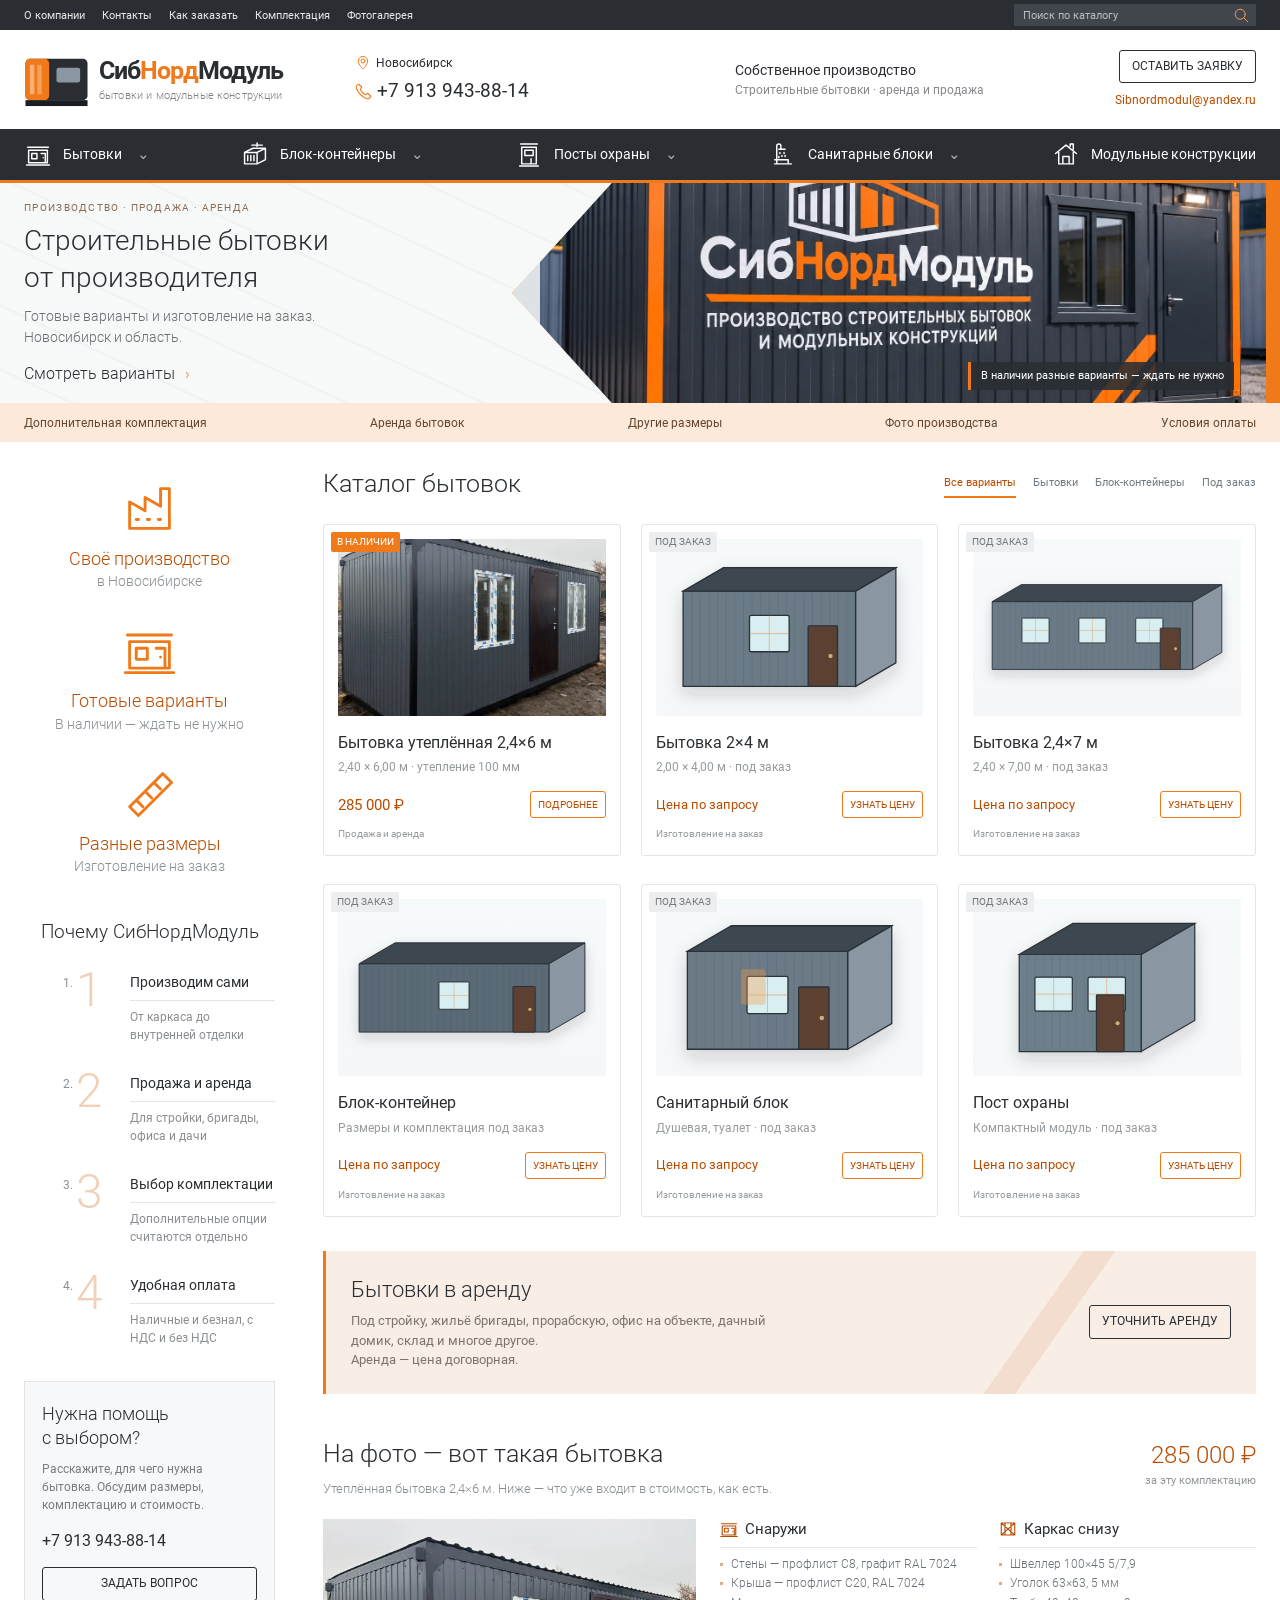
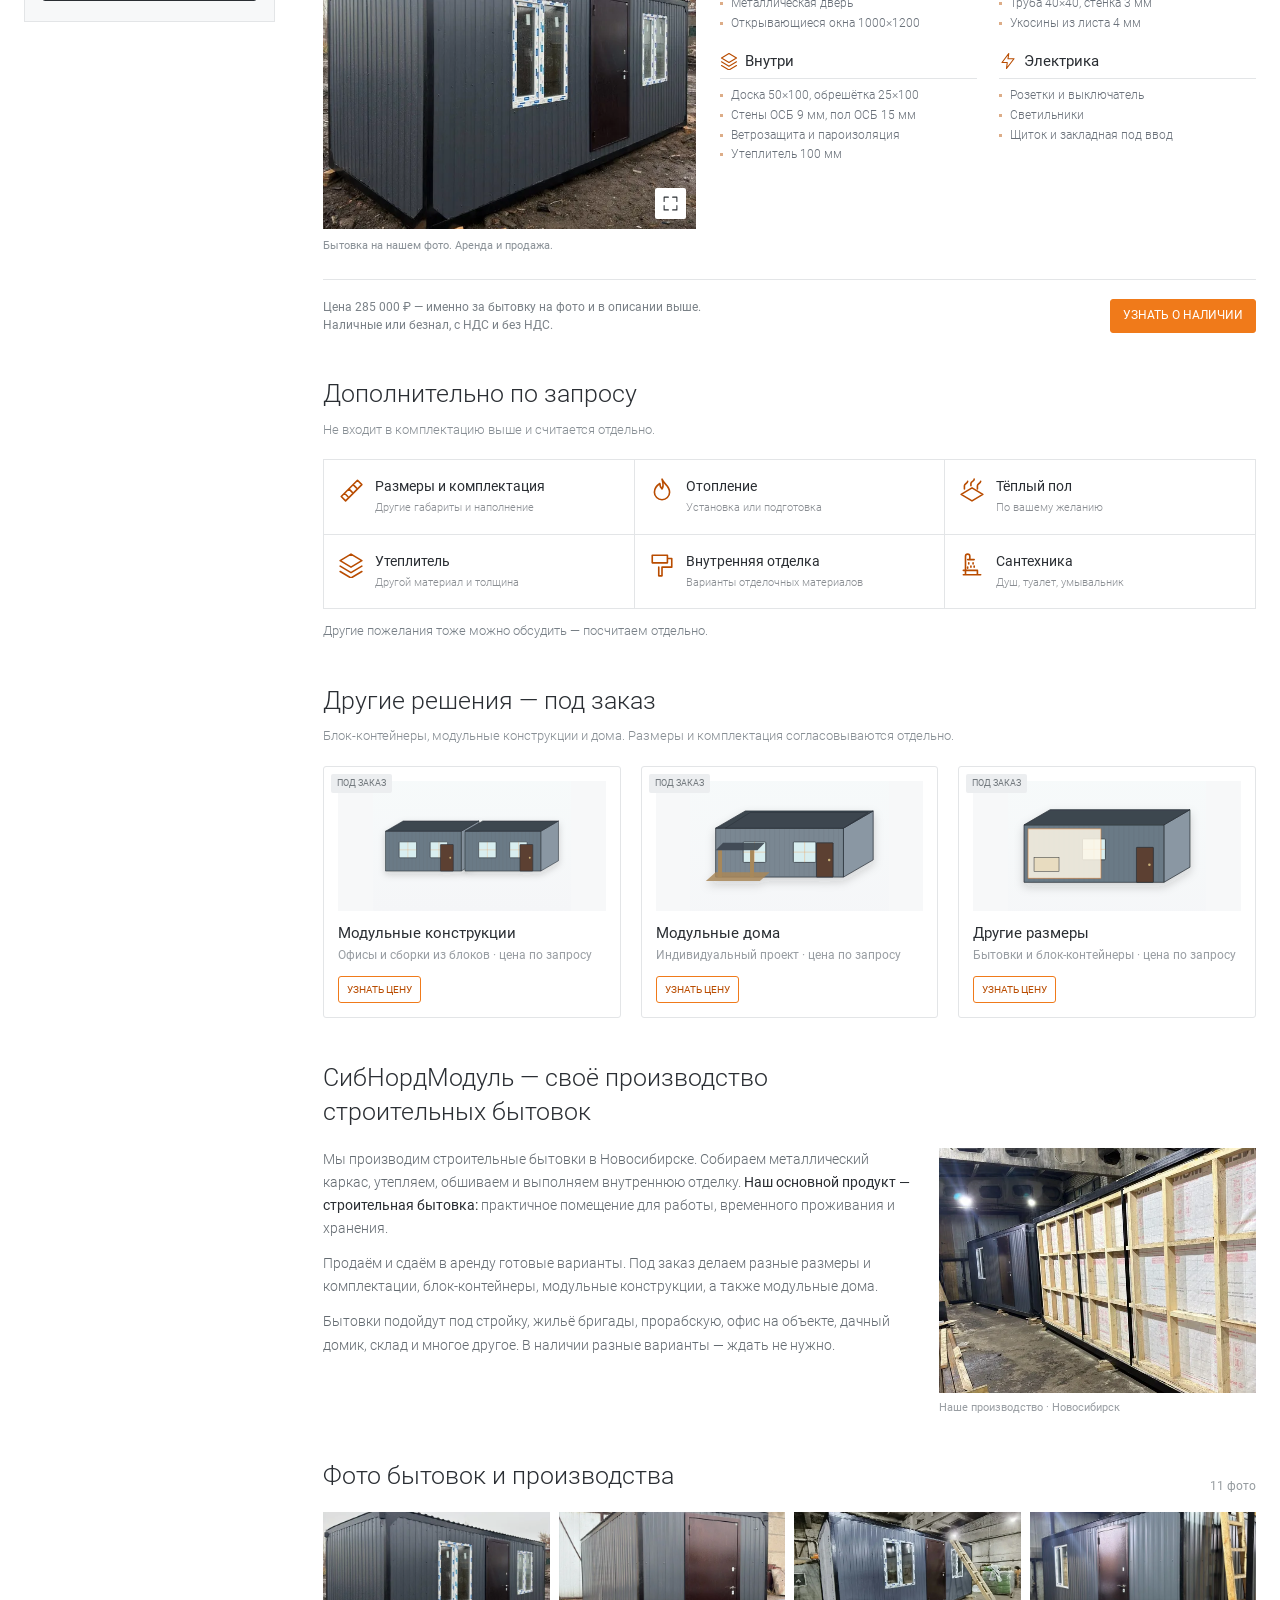
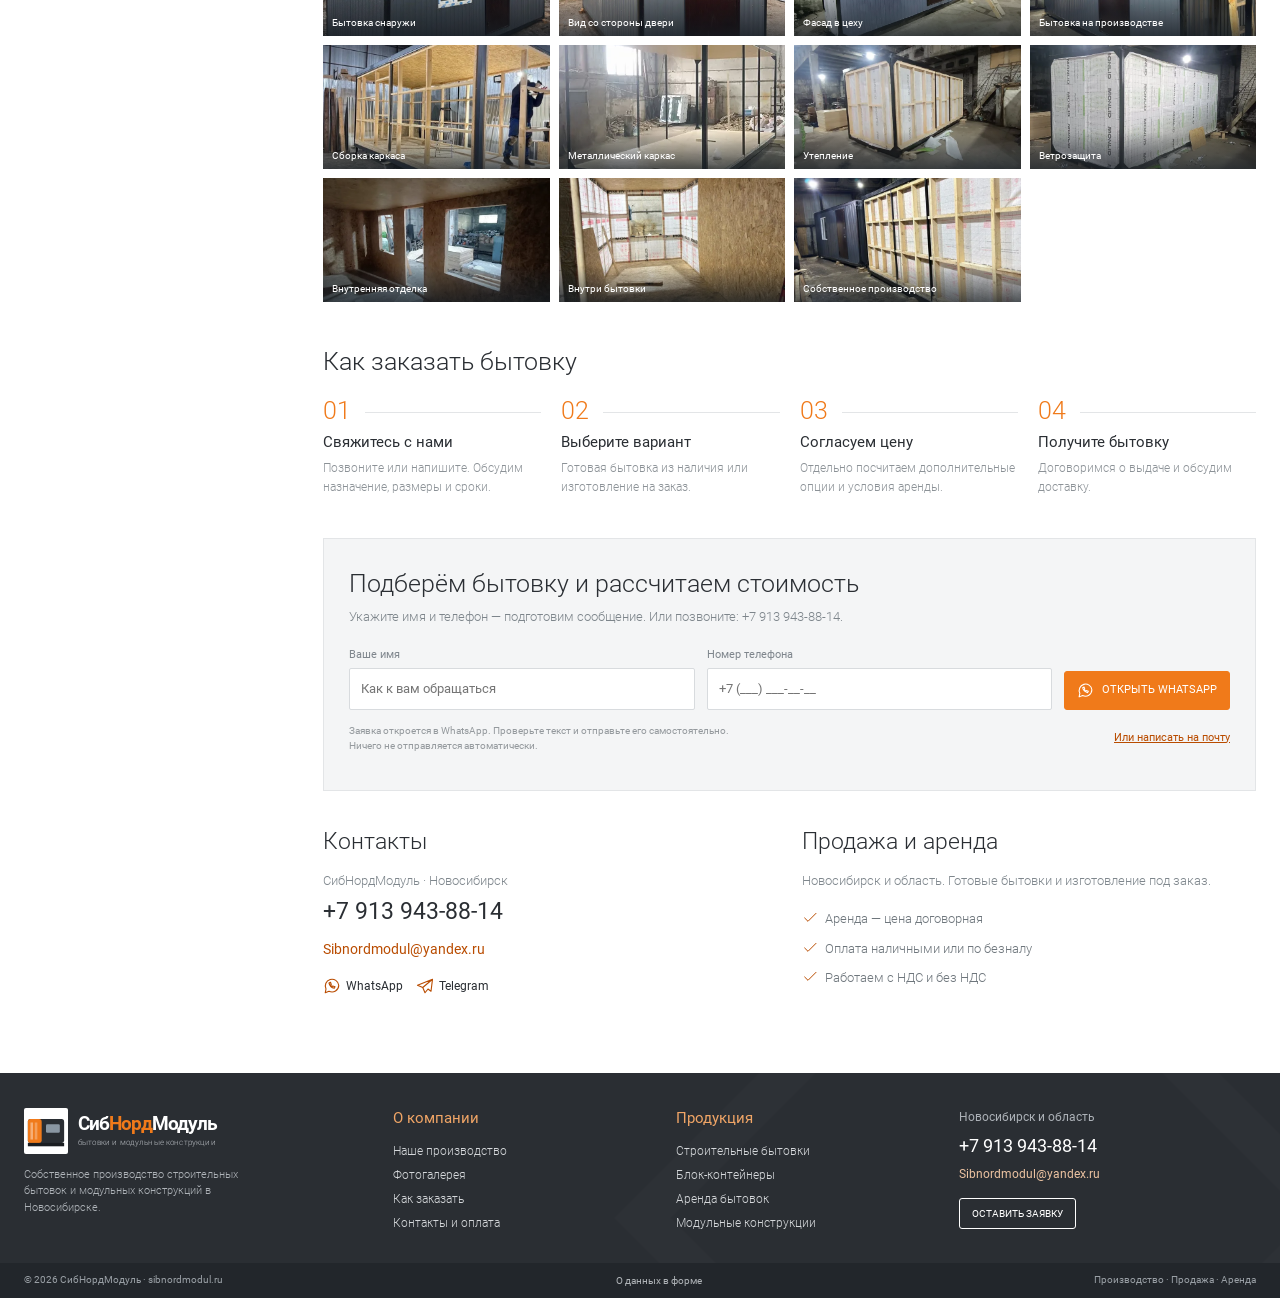
==== commit ab29ea78: "Site v2" ====
--- a/index.html
+++ b/index.html
@@ -1,659 +1,55 @@
-<!DOCTYPE html>
-<html lang="ru">
-<head>
-  <meta charset="utf-8">
-  <meta name="viewport" content="width=device-width, initial-scale=1, viewport-fit=cover">
-  <title>Бытовки Новосибирск — аренда и продажа | СибНордМодуль</title>
-  <meta name="description" content="Утеплённые строительные бытовки и модульные конструкции собственного производства в Новосибирске. Аренда и продажа. В наличии разные варианты — ждать не нужно. От 285 000 ₽.">
-  <meta name="keywords" content="бытовки Новосибирск, аренда бытовки, продажа бытовки, утеплённая бытовка, модульные конструкции Новосибирск, СибНордМодуль">
-  <meta name="robots" content="index,follow">
-  <link rel="canonical" href="https://sibnordmodul.ru/">
-  <meta property="og:type" content="website">
-  <meta property="og:locale" content="ru_RU">
-  <meta property="og:title" content="Бытовки Новосибирск — аренда и продажа | СибНордМодуль">
-  <meta property="og:description" content="Производство строительных бытовок и модульных конструкций. Продажа от 285 000 ₽, аренда — цена договорная. Новосибирск.">
-  <meta property="og:image" content="images/hero.jpg">
-  <meta property="og:url" content="https://sibnordmodul.ru/">
-  <meta name="theme-color" content="#2A2E33">
-  <link rel="icon" href="favicon.ico" sizes="any">
-  <link rel="icon" type="image/png" href="favicon.png">
-  <link rel="stylesheet" href="styles.css">
-</head>
-<body>
-  <div class="topbar">
-    <div class="container topbar__inner">
-      <nav aria-label="Верхнее меню">
-        <a href="#about">О компании</a>
-        <a href="#catalog">Каталог</a>
-        <a href="#gallery">Фото</a>
-        <a href="#price">Цены</a>
-        <a href="#contacts">Контакты</a>
-      </nav>
-      <div class="topbar__right">
-        <a href="mailto:Sibnordmodul@yandex.ru">Sibnordmodul@yandex.ru</a>
-      </div>
-    </div>
-  </div>
-
-  <header class="header">
-    <div class="container header__inner">
-      <a class="logo" href="#top" aria-label="СибНордМодуль — наверх">
-        <img src="images/logo.svg" alt="" width="44" height="40">
-        <span class="logo__text">
-          <span class="logo__name">Сиб<span class="nord">Норд</span>Модуль</span>
-          <span class="logo__sub">бытовки и модульные конструкции</span>
-        </span>
-      </a>
-      <div class="header__contacts">
-        <a class="header__phone" href="tel:+79139438814">+7 913 943-88-14</a>
-        <a class="header__mail" href="mailto:Sibnordmodul@yandex.ru">Sibnordmodul@yandex.ru</a>
-      </div>
-      <div class="header__actions">
-        <a class="btn btn--outline btn--sm" href="#contacts">Оставить заявку</a>
-        <button class="burger" type="button" aria-label="Меню" aria-expanded="false" aria-controls="drawer" id="burger">
-          <span></span><span></span><span></span>
-        </button>
-      </div>
-    </div>
-  </header>
-
-  <nav class="mainnav" aria-label="Каталог">
-    <div class="container mainnav__inner">
-      <a href="#catalog"><span class="ico" aria-hidden="true">🏠</span> Бытовки</a>
-      <a href="#catalog-block"><span class="ico" aria-hidden="true">📦</span> Блок-контейнеры</a>
-      <a href="#catalog-san"><span class="ico" aria-hidden="true">🚿</span> Санблоки</a>
-      <a href="#catalog-guard"><span class="ico" aria-hidden="true">🛡</span> Посты охраны</a>
-      <a href="#catalog-order"><span class="ico" aria-hidden="true">🏗</span> Под заказ</a>
-      <a href="#extra"><span class="ico" aria-hidden="true">➕</span> Комплектация</a>
-      <a href="#contacts"><span class="ico" aria-hidden="true">📞</span> Аренда</a>
-    </div>
-  </nav>
-
-  <div class="drawer" id="drawer" aria-hidden="true">
-    <div class="drawer__bg" data-close></div>
-    <div class="drawer__panel" role="dialog" aria-label="Меню">
-      <button class="drawer__close" type="button" data-close aria-label="Закрыть">×</button>
-      <nav>
-        <a href="#catalog" data-close>Каталог</a>
-        <a href="#features" data-close>Преимущества</a>
-        <a href="#specs" data-close>Описание</a>
-        <a href="#gallery" data-close>Фото</a>
-        <a href="#about" data-close>О компании</a>
-        <a href="#steps" data-close>Как работаем</a>
-        <a href="#extra" data-close>Дополнительно</a>
-        <a href="#price" data-close>Цены</a>
-        <a href="#contacts" data-close>Контакты</a>
-      </nav>
-      <div class="drawer__cta">
-        <a class="btn btn--orange" href="tel:+79139438814">Позвонить</a>
-        <a class="btn btn--wa" href="https://wa.me/79139438814" target="_blank" rel="noopener">WhatsApp</a>
-      </div>
-    </div>
-  </div>
-
-  <main id="top">
-    <!-- HERO: photo first (logo already on cabin), CTA beside/below -->
-    <section class="hero">
-      <div class="container hero__grid">
-        <div class="hero__photo">
-          <picture>
-            <source media="(max-width: 700px)" srcset="images/hero_m.webp" type="image/webp">
-            <source media="(max-width: 700px)" srcset="images/hero_m.jpg">
-            <source srcset="images/hero.webp" type="image/webp">
-            <img src="images/hero.jpg" alt="СибНордМодуль — производство строительных бытовок и модульных конструкций, Новосибирск" width="1672" height="941" fetchpriority="high" decoding="async">
-          </picture>
-        </div>
-        <div class="hero__copy">
-          <div class="badge">🚚 В наличии разные варианты — ждать не нужно</div>
-          <h1>Утеплённые бытовки 2,4×6&nbsp;м — аренда и продажа в&nbsp;Новосибирске</h1>
-          <p class="hero__lead">
-            Собственное производство. Подойдёт под стройку, жильё бригады, прорабскую,
-            офис на объекте, дачный домик, склад и многое другое.
-          </p>
-          <div class="hero__cta">
-            <a class="btn btn--orange" href="tel:+79139438814">📞 Позвонить</a>
-            <a class="btn btn--wa" href="https://wa.me/79139438814" target="_blank" rel="noopener">WhatsApp</a>
-            <a class="btn btn--outline" href="#catalog">Смотреть каталог</a>
-          </div>
-          <div class="hero__meta">
-            <span>Продажа от <strong>285&nbsp;000&nbsp;₽</strong></span>
-            <span>Аренда — <strong>цена договорная</strong></span>
-            <span>Новосибирск</span>
-          </div>
-        </div>
-      </div>
-    </section>
-
-    <!-- CATALOG -->
-    <section id="catalog">
-      <div class="container">
-        <div class="section__head">
-          <h2 class="section__title">Каталог</h2>
-          <p class="section__sub">Основное направление — строительные бытовки. Другие размеры и модульные решения — под заказ.</p>
-        </div>
-        <div class="catalog">
-          <!-- Dominant: our cabin with real photo + price -->
-          <article class="card">
-            <div class="card__img">
-              <span class="card__badge">В НАЛИЧИИ</span>
-              <img src="images/02.jpg" alt="Утеплённая бытовка 2,4×6 м" width="1200" height="1600" loading="eager">
-            </div>
-            <div class="card__body">
-              <h3 class="card__title">Бытовка утеплённая 2,4×6&nbsp;м</h3>
-              <p class="card__size">2,40 × 6,00 м · металл · утепление 100&nbsp;мм</p>
-              <p class="card__text">Как на фото: профлист графит, металлический каркас, ОСБ, электрика. Аренда и продажа.</p>
-              <div class="card__foot">
-                <div class="card__price">285&nbsp;000 <span>₽</span></div>
-                <a class="btn btn--outline btn--sm" href="tel:+79139438814">Узнать цену</a>
-              </div>
-            </div>
-          </article>
-
-          <article class="card">
-            <div class="card__img">
-              <img class="svg" src="images/catalog/bytovka_2x4.svg" alt="Бытовка 2×4 м" width="640" height="420" loading="eager">
-            </div>
-            <div class="card__body">
-              <h3 class="card__title">Бытовка 2×4&nbsp;м</h3>
-              <p class="card__size">2,00 × 4,00 м</p>
-              <p class="card__text">Компактный вариант под прорабскую, пост или склад на объекте.</p>
-              <div class="card__foot">
-                <div class="card__price"><span>цена по запросу</span></div>
-                <a class="btn btn--outline btn--sm" href="tel:+79139438814">Узнать цену</a>
-              </div>
-            </div>
-          </article>
-
-          <article class="card">
-            <div class="card__img">
-              <img class="svg" src="images/catalog/bytovka_24x7.svg" alt="Бытовка 2,4×7 м" width="640" height="420" loading="eager">
-            </div>
-            <div class="card__body">
-              <h3 class="card__title">Бытовка 2,4×7&nbsp;м</h3>
-              <p class="card__size">2,40 × 7,00 м</p>
-              <p class="card__text">Удлинённый модуль под жильё бригады или офис на стройке.</p>
-              <div class="card__foot">
-                <div class="card__price"><span>цена по запросу</span></div>
-                <a class="btn btn--outline btn--sm" href="tel:+79139438814">Узнать цену</a>
-              </div>
-            </div>
-          </article>
-
-          <article class="card">
-            <div class="card__img">
-              <img src="images/05.jpg" alt="Металлическая бытовка" width="1600" height="900" loading="eager">
-            </div>
-            <div class="card__body">
-              <h3 class="card__title">Металлическая бытовка</h3>
-              <p class="card__size">типовые и нестандартные размеры</p>
-              <p class="card__text">Каркас из швеллера и трубы, обшивка профлистом, утепление.</p>
-              <div class="card__foot">
-                <div class="card__price"><span>цена по запросу</span></div>
-                <a class="btn btn--outline btn--sm" href="tel:+79139438814">Узнать цену</a>
-              </div>
-            </div>
-          </article>
-
-          <article class="card">
-            <div class="card__img">
-              <img class="svg" src="images/catalog/bytovka_wood.svg" alt="Деревянная бытовка" width="640" height="420" loading="eager">
-            </div>
-            <div class="card__body">
-              <h3 class="card__title">Деревянная бытовка</h3>
-              <p class="card__size">под дачу и стройку</p>
-              <p class="card__text">Деревянный каркас и отделка — для дачного участка или временного жилья.</p>
-              <div class="card__foot">
-                <div class="card__price"><span>цена по запросу</span></div>
-                <a class="btn btn--outline btn--sm" href="tel:+79139438814">Узнать цену</a>
-              </div>
-            </div>
-          </article>
-
-          <article class="card" id="catalog-block">
-            <div class="card__img">
-              <img class="svg" src="images/catalog/block_container.svg" alt="Блок-контейнер" width="640" height="420" loading="eager">
-            </div>
-            <div class="card__body">
-              <h3 class="card__title">Блок-контейнер</h3>
-              <p class="card__size">металлический модуль</p>
-              <p class="card__text">Усиленный каркас для склада, мастерской или базы на объекте.</p>
-              <div class="card__foot">
-                <div class="card__price"><span>цена по запросу</span></div>
-                <a class="btn btn--outline btn--sm" href="tel:+79139438814">Узнать цену</a>
-              </div>
-            </div>
-          </article>
-
-          <article class="card" id="catalog-san">
-            <div class="card__img">
-              <img class="svg" src="images/catalog/sanblock.svg" alt="Санблок / душевая" width="640" height="420" loading="eager">
-            </div>
-            <div class="card__body">
-              <h3 class="card__title">Санблок / душевая</h3>
-              <p class="card__size">под заказ</p>
-              <p class="card__text">Модуль с подготовкой под сантехнику — душ, туалет, умывальник.</p>
-              <div class="card__foot">
-                <div class="card__price"><span>цена по запросу</span></div>
-                <a class="btn btn--outline btn--sm" href="tel:+79139438814">Узнать цену</a>
-              </div>
-            </div>
-          </article>
-
-          <article class="card" id="catalog-guard">
-            <div class="card__img">
-              <img class="svg" src="images/catalog/guard_post.svg" alt="Пост охраны" width="640" height="420" loading="eager">
-            </div>
-            <div class="card__body">
-              <h3 class="card__title">Пост охраны</h3>
-              <p class="card__size">компактный модуль</p>
-              <p class="card__text">КПП или пост на въезде: окна, дверь, электрика под заказ.</p>
-              <div class="card__foot">
-                <div class="card__price"><span>цена по запросу</span></div>
-                <a class="btn btn--outline btn--sm" href="tel:+79139438814">Узнать цену</a>
-              </div>
-            </div>
-          </article>
-
-          <!-- De-emphasized "под заказ" modular -->
-          <article class="card card--order" id="catalog-order">
-            <div class="card__img">
-              <span class="card__badge card__badge--muted">ПОД ЗАКАЗ</span>
-              <img class="svg" src="images/catalog/office_2blocks.svg" alt="Модульный офис из блоков" width="640" height="420" loading="eager">
-            </div>
-            <div class="card__body">
-              <h3 class="card__title">Модульный офис из 2+ блоков</h3>
-              <p class="card__size">сборная конструкция</p>
-              <p class="card__text">Офис или штаб на объекте из нескольких состыкованных модулей.</p>
-              <div class="card__foot">
-                <div class="card__price"><span>под заказ</span></div>
-                <a class="btn btn--outline btn--sm" href="tel:+79139438814">Узнать цену</a>
-              </div>
-            </div>
-          </article>
-
-          <article class="card card--order">
-            <div class="card__img">
-              <span class="card__badge card__badge--muted">ПОД ЗАКАЗ</span>
-              <img class="svg" src="images/catalog/modular_house.svg" alt="Модульный дом" width="640" height="420" loading="eager">
-            </div>
-            <div class="card__body">
-              <h3 class="card__title">Модульный дом</h3>
-              <p class="card__size">индивидуальный проект</p>
-              <p class="card__text">Жилой модуль или сборка из нескольких блоков — по вашему ТЗ.</p>
-              <div class="card__foot">
-                <div class="card__price"><span>под заказ</span></div>
-                <a class="btn btn--outline btn--sm" href="tel:+79139438814">Узнать цену</a>
-              </div>
-            </div>
-          </article>
-
-          <article class="card card--order">
-            <div class="card__img">
-              <span class="card__badge card__badge--muted">ПОД ЗАКАЗ</span>
-              <img class="svg" src="images/catalog/dacha.svg" alt="Дачный домик" width="640" height="420" loading="eager">
-            </div>
-            <div class="card__body">
-              <h3 class="card__title">Дачный домик</h3>
-              <p class="card__size">сезонный / всесезонный</p>
-              <p class="card__text">Компактный домик для участка — размеры и отделка по запросу.</p>
-              <div class="card__foot">
-                <div class="card__price"><span>под заказ</span></div>
-                <a class="btn btn--outline btn--sm" href="tel:+79139438814">Узнать цену</a>
-              </div>
-            </div>
-          </article>
-
-          <article class="card card--order">
-            <div class="card__img">
-              <span class="card__badge card__badge--muted">ПОД ЗАКАЗ</span>
-              <img class="svg" src="images/catalog/custom.svg" alt="Нестандартный размер" width="640" height="420" loading="eager">
-            </div>
-            <div class="card__body">
-              <h3 class="card__title">Любой размер и комплектация</h3>
-              <p class="card__size">индивидуально</p>
-              <p class="card__text">Сделаем бытовку или модуль под ваши габариты, утепление и наполнение.</p>
-              <div class="card__foot">
-                <div class="card__price"><span>под заказ</span></div>
-                <a class="btn btn--outline btn--sm" href="tel:+79139438814">Узнать цену</a>
-              </div>
-            </div>
-          </article>
-        </div>
-      </div>
-    </section>
-
-    <!-- FEATURES -->
-    <section class="section--soft" id="features">
-      <div class="container">
-        <div class="section__head">
-          <h2 class="section__title">Почему СибНордМодуль</h2>
-          <p class="section__sub">Своё производство в Новосибирске — контролируем качество на каждом этапе.</p>
-        </div>
-        <div class="features">
-          <article class="feature">
-            <div class="feature__ico" aria-hidden="true">🏭</div>
-            <h3>Своё производство</h3>
-            <p>Металлический каркас, утепление 100&nbsp;мм, профлист графит.</p>
-          </article>
-          <article class="feature">
-            <div class="feature__ico" aria-hidden="true">🚚</div>
-            <h3>В наличии</h3>
-            <p>Разные варианты уже готовы — ждать не нужно.</p>
-          </article>
-          <article class="feature">
-            <div class="feature__ico" aria-hidden="true">🏗</div>
-            <h3>Под стройку и не только</h3>
-            <p>Жильё бригады, прорабская, офис, дача, склад.</p>
-          </article>
-          <article class="feature">
-            <div class="feature__ico" aria-hidden="true">🤝</div>
-            <h3>Гибкая оплата</h3>
-            <p>Наличные или безнал, с НДС и без. Аренда и продажа.</p>
-          </article>
-        </div>
-      </div>
-    </section>
-
-    <!-- SPECS of the cabin in photo -->
-    <section id="specs">
-      <div class="container">
-        <div class="section__head">
-          <h2 class="section__title">На фото — вот такая бытовка</h2>
-          <p class="section__sub">Комплектация модели 2,4×6&nbsp;м. Цена 285&nbsp;000&nbsp;₽ — именно за неё, как есть.</p>
-        </div>
-        <div class="specs">
-          <article class="spec">
-            <h3>🏗 Снаружи</h3>
-            <ul>
-              <li>стены — профлист С8, цвет графит RAL&nbsp;7024</li>
-              <li>крыша — профлист С20, RAL&nbsp;7024</li>
-              <li>металлическая дверь</li>
-              <li>открывающиеся окна 1000×1200</li>
-            </ul>
-          </article>
-          <article class="spec">
-            <h3>⚙ Каркас снизу, металлический</h3>
-            <ul>
-              <li>швеллер 100×45 5/7,9</li>
-              <li>уголок 63×63, 5&nbsp;мм</li>
-              <li>труба 40×40, стенка 3&nbsp;мм</li>
-              <li>укосины из листа 4&nbsp;мм</li>
-            </ul>
-          </article>
-          <article class="spec">
-            <h3>🧱 Внутри, утепление и деревянный каркас</h3>
-            <ul>
-              <li>доска 50×100, обрешётка 25×100</li>
-              <li>стены ОСБ 9&nbsp;мм, пол ОСБ 15&nbsp;мм</li>
-              <li>ветрозащита и пароизоляция</li>
-              <li>утеплитель 100&nbsp;мм</li>
-            </ul>
-          </article>
-          <article class="spec">
-            <h3>⚡ Электрика</h3>
-            <ul>
-              <li>розетки и выключатель</li>
-              <li>светильники</li>
-              <li>щиток и закладная под ввод</li>
-            </ul>
-          </article>
-        </div>
-      </div>
-    </section>
-
-    <!-- GALLERY -->
-    <section class="section--soft" id="gallery">
-      <div class="container">
-        <div class="section__head">
-          <h2 class="section__title">Фотогалерея</h2>
-          <p class="section__sub">Снаружи, каркас, внутри и производство — наши фото.</p>
-        </div>
-        <div class="gallery-wrap">
-          <div class="gallery" id="gallery-grid">
-            <a class="wide" href="images/02.jpg" data-full="images/02.jpg">
-              <img src="images/02.jpg" alt="Готовая бытовка снаружи" width="1200" height="1600" loading="eager">
-              <span class="gallery__cap">Снаружи</span>
-            </a>
-            <a href="images/03.jpg" data-full="images/03.jpg">
-              <img src="images/03.jpg" alt="Бытовка снаружи, угол" width="1200" height="1600" loading="eager">
-              <span class="gallery__cap">Снаружи</span>
-            </a>
-            <a href="images/05.jpg" data-full="images/05.jpg">
-              <img src="images/05.jpg" alt="Фасад в цеху" width="1600" height="900" loading="eager">
-              <span class="gallery__cap">Фасад</span>
-            </a>
-            <a href="images/06.jpg" data-full="images/06.jpg">
-              <img src="images/06.jpg" alt="Металлический каркас" width="719" height="1600" loading="eager">
-              <span class="gallery__cap">Каркас</span>
-            </a>
-            <a href="images/01.jpg" data-full="images/01.jpg">
-              <img src="images/01.jpg" alt="Сборка каркаса" width="1206" height="1465" loading="eager">
-              <span class="gallery__cap">Сборка</span>
-            </a>
-            <a href="images/07.jpg" data-full="images/07.jpg">
-              <img src="images/07.jpg" alt="Утепление" width="1600" height="721" loading="eager">
-              <span class="gallery__cap">Утепление</span>
-            </a>
-            <a href="images/09.jpg" data-full="images/09.jpg">
-              <img src="images/09.jpg" alt="Внутри ОСБ" width="1600" height="721" loading="eager">
-              <span class="gallery__cap">Внутри</span>
-            </a>
-            <a href="images/10.jpg" data-full="images/10.jpg">
-              <img src="images/10.jpg" alt="Внутри бытовки" width="1200" height="1600" loading="eager">
-              <span class="gallery__cap">Внутри</span>
-            </a>
-            <a href="images/11.jpg" data-full="images/11.jpg">
-              <img src="images/11.jpg" alt="Производство" width="1200" height="1600" loading="eager">
-              <span class="gallery__cap">Производство</span>
-            </a>
-            <a href="images/04.jpg" data-full="images/04.jpg">
-              <img src="images/04.jpg" alt="Бытовка в цеху" width="1200" height="1600" loading="eager">
-              <span class="gallery__cap">В цеху</span>
-            </a>
-            <a href="images/08.jpg" data-full="images/08.jpg">
-              <img src="images/08.jpg" alt="Ветрозащита" width="1600" height="719" loading="eager">
-              <span class="gallery__cap">Ветрозащита</span>
-            </a>
-          </div>
-        </div>
-      </div>
-    </section>
-
-    <!-- EXTRA -->
-    <section id="extra">
-      <div class="container">
-        <div class="section__head">
-          <h2 class="section__title">Дополнительно по запросу</h2>
-          <p class="section__sub">Считается отдельно — сделаем под ваш объект.</p>
-        </div>
-        <div class="extra">
-          <div class="extra__item"><strong>📐 Размеры и комплектация</strong>Другие габариты и наполнение</div>
-          <div class="extra__item"><strong>🔥 Отопление</strong>Под ключ или подготовка</div>
-          <div class="extra__item"><strong>🌡 Тёплый пол</strong>По желанию</div>
-          <div class="extra__item"><strong>🧱 Утеплитель</strong>Другая толщина / материал</div>
-          <div class="extra__item"><strong>🪵 Внутренняя отделка</strong>По вашему ТЗ</div>
-          <div class="extra__item"><strong>🚿 Сантехника</strong>И всё, что захотите</div>
-        </div>
-      </div>
-    </section>
-
-    <!-- ABOUT -->
-    <section class="section--soft" id="about">
-      <div class="container">
-        <div class="section__head">
-          <h2 class="section__title">О компании</h2>
-          <p class="section__sub">СибНордМодуль — собственное производство в Новосибирске.</p>
-        </div>
-        <div class="about">
-          <div class="about__text">
-            <p>Основное направление — строительные бытовки. Делаем сами: каркас, утепление, обшивка, электрика.</p>
-            <p>Под заказ изготовим любые размеры и комплектации, блок-контейнеры и модульные конструкции: офисы, посты охраны, склады, сборные решения из нескольких блоков, а также модульные дома и дачные домики.</p>
-            <p>Работаем по аренде и продаже. Оплата наличными или по безналу, с НДС и без НДС.</p>
-            <ul class="about__list">
-              <li>Строительные бытовки — основной продукт</li>
-              <li>Блок-контейнеры и модульные конструкции под заказ</li>
-              <li>Аренда и продажа по Новосибирску и области</li>
-            </ul>
-          </div>
-          <div class="about__photo">
-            <img src="images/11.jpg" alt="Производство СибНордМодуль" width="1200" height="1600" loading="eager">
-          </div>
-        </div>
-      </div>
-    </section>
-
-    <!-- STEPS -->
-    <section id="steps">
-      <div class="container">
-        <div class="section__head">
-          <h2 class="section__title">Как мы работаем</h2>
-          <p class="section__sub">От звонка до готовой бытовки — просто и прозрачно.</p>
-        </div>
-        <div class="steps">
-          <article class="step">
-            <h3>Заявка</h3>
-            <p>Звонок, WhatsApp или почта — уточним задачу и сроки.</p>
-          </article>
-          <article class="step">
-            <h3>Подбор</h3>
-            <p>Готовый вариант из наличия или расчёт под ваш размер.</p>
-          </article>
-          <article class="step">
-            <h3>Производство</h3>
-            <p>Собираем на своём производстве в Новосибирске.</p>
-          </article>
-          <article class="step">
-            <h3>Выдача</h3>
-            <p>Продажа или аренда — с документами и доставкой по договорённости.</p>
-          </article>
-        </div>
-      </div>
-    </section>
-
-    <!-- PRICE + CTA -->
-    <section class="section--band" id="price">
-      <div class="container">
-        <div class="section__head">
-          <h2 class="section__title">Цены</h2>
-          <p class="section__sub">Продажа и аренда. Оплата наличными или по безналу, с НДС и без НДС.</p>
-        </div>
-        <div class="pricebox">
-          <div class="price-main">
-            <div class="label">Продажа — бытовка 2,4×6&nbsp;м как на фото</div>
-            <div class="amount">285&nbsp;000 <span>₽</span></div>
-            <p>Именно за эту комплектацию: снаружи, каркас, внутри и электрика — как в описании выше.</p>
-          </div>
-          <div class="price-side">
-            <h3 style="margin:0">Аренда</h3>
-            <p style="margin:0;color:#666">Цена договорная — посчитаем под срок и комплектацию.</p>
-            <a class="btn btn--orange" href="tel:+79139438814">Узнать стоимость</a>
-          </div>
-        </div>
-        <div class="cta-form">
-          <h3>Оставить заявку</h3>
-          <p>Напишите или позвоните — ответим на вопросы и посчитаем стоимость. Форму на сайте подключим после размещения.</p>
-          <div class="cta-form__actions">
-            <a class="btn btn--orange" href="tel:+79139438814">Позвонить</a>
-            <a class="btn btn--wa" href="https://wa.me/79139438814" target="_blank" rel="noopener">WhatsApp</a>
-            <a class="btn btn--tg" href="https://t.me/+79139438814" target="_blank" rel="noopener">Telegram</a>
-            <a class="btn btn--outline" href="mailto:Sibnordmodul@yandex.ru">Написать на почту</a>
-          </div>
-        </div>
-      </div>
-    </section>
-
-    <!-- CONTACTS -->
-    <section id="contacts">
-      <div class="container">
-        <div class="section__head">
-          <h2 class="section__title">Контакты</h2>
-          <p class="section__sub">Новосибирск. Пишите или звоните — ответим и посчитаем.</p>
-        </div>
-        <div class="contacts">
-          <div class="contact-card">
-            <h3>Связаться</h3>
-            <a class="big" href="tel:+79139438814">+7 913 943-88-14</a>
-            <p style="margin:.5rem 0 0;color:#666;font-size:.92rem">Звонок, WhatsApp или Telegram — по этому номеру.</p>
-            <p style="margin:.55rem 0 0"><a href="mailto:Sibnordmodul@yandex.ru" style="font-weight:700;color:var(--graphite)">Sibnordmodul@yandex.ru</a></p>
-            <div class="contact-actions">
-              <a class="btn btn--orange" href="tel:+79139438814">Позвонить</a>
-              <a class="btn btn--wa" href="https://wa.me/79139438814" target="_blank" rel="noopener">WhatsApp</a>
-              <a class="btn btn--tg" href="https://t.me/+79139438814" target="_blank" rel="noopener">Telegram</a>
-            </div>
-          </div>
-          <div class="contact-card">
-            <h3>Где работаем</h3>
-            <p style="margin:0;color:#555">Новосибирск и область. Производим, продаём и сдаём строительные бытовки и модульные конструкции.</p>
-            <p style="margin:1rem 0 0;color:#555">Сайт: <a href="https://sibnordmodul.ru/" style="font-weight:700;color:var(--graphite)">sibnordmodul.ru</a></p>
-            <p style="margin:.5rem 0 0;color:#555">Бренд: <strong>СибНордМодуль</strong></p>
-          </div>
-        </div>
-      </div>
-    </section>
-  </main>
-
-  <footer class="footer">
-    <div class="container">
-      <div class="footer__grid">
-        <div>
-          <div class="footer__brand">Сиб<span class="nord">Норд</span>Модуль</div>
-          <p style="margin:0;font-size:.9rem">Производство строительных бытовок и модульных конструкций. Новосибирск.</p>
-        </div>
-        <div>
-          <h4>Разделы</h4>
-          <ul>
-            <li><a href="#catalog">Каталог</a></li>
-            <li><a href="#about">О компании</a></li>
-            <li><a href="#gallery">Фото</a></li>
-            <li><a href="#price">Цены</a></li>
-          </ul>
-        </div>
-        <div>
-          <h4>Контакты</h4>
-          <ul>
-            <li><a href="tel:+79139438814">+7 913 943-88-14</a></li>
-            <li><a href="mailto:Sibnordmodul@yandex.ru">Sibnordmodul@yandex.ru</a></li>
-            <li><a href="https://sibnordmodul.ru/">sibnordmodul.ru</a></li>
-          </ul>
-        </div>
-      </div>
-      <div class="footer__bottom">
-        <div>© <span id="y"></span> СибНордМодуль · Новосибирск</div>
-        <div>Аренда и продажа бытовок</div>
-      </div>
-    </div>
-  </footer>
-
-  <div class="stickybar" aria-label="Быстрые действия">
-    <a class="btn btn--orange" href="tel:+79139438814">📞 Звонок</a>
-    <a class="btn btn--wa" href="https://wa.me/79139438814" target="_blank" rel="noopener">WhatsApp</a>
-  </div>
-
-  <div class="lightbox" id="lightbox" role="dialog" aria-modal="true" aria-label="Просмотр фото" hidden>
-    <button class="lightbox__close" type="button" aria-label="Закрыть">×</button>
-    <img src="" alt="">
-  </div>
-
-  <script>
-    document.getElementById('y').textContent = new Date().getFullYear();
-    const drawer = document.getElementById('drawer');
-    const burger = document.getElementById('burger');
-    function openDrawer(){ drawer.classList.add('is-open'); drawer.setAttribute('aria-hidden','false'); burger.setAttribute('aria-expanded','true'); document.body.style.overflow='hidden'; }
-    function closeDrawer(){ drawer.classList.remove('is-open'); drawer.setAttribute('aria-hidden','true'); burger.setAttribute('aria-expanded','false'); document.body.style.overflow=''; }
-    burger.addEventListener('click', () => drawer.classList.contains('is-open') ? closeDrawer() : openDrawer());
-    drawer.querySelectorAll('[data-close]').forEach(el => el.addEventListener('click', closeDrawer));
-
-    const lb = document.getElementById('lightbox');
-    const lbImg = lb.querySelector('img');
-    function openLb(src, alt){ lbImg.src=src; lbImg.alt=alt||''; lb.hidden=false; lb.classList.add('is-open'); }
-    function closeLb(){ lb.classList.remove('is-open'); lb.hidden=true; lbImg.src=''; }
-    document.getElementById('gallery-grid').addEventListener('click', e => {
-      const a = e.target.closest('a[data-full]'); if(!a) return;
-      e.preventDefault(); openLb(a.dataset.full, a.querySelector('img')?.alt);
-    });
-    lb.querySelector('.lightbox__close').addEventListener('click', closeLb);
-    lb.addEventListener('click', e => { if(e.target===lb) closeLb(); });
-    document.addEventListener('keydown', e => { if(e.key==='Escape'){ closeLb(); closeDrawer(); }});
-  </script>
-</body>
-</html>
+<!doctype html><html lang="ru"><head><meta charset="utf-8"><meta name="viewport" content="width=device-width,initial-scale=1,viewport-fit=cover"><title>Строительные бытовки в Новосибирске — СибНордМодуль</title><meta name="description" content="Собственное производство строительных бытовок в Новосибирске. Продажа и аренда. Бытовка 2,4×6 м в комплектации на фото — 285 000 ₽. Другие размеры и модульные конструкции под заказ."><meta name="theme-color" content="#2A2E33"><link rel="canonical" href="https://sibnordmodul.ru/"><meta property="og:title" content="СибНордМодуль — строительные бытовки в Новосибирске"><meta property="og:description" content="Производство, продажа и аренда бытовок. В наличии разные варианты — ждать не нужно."><meta property="og:type" content="website"><meta property="og:image" content="https://sibnordmodul.ru/images/hero.jpg"><meta property="og:url" content="https://sibnordmodul.ru/"><link rel="icon" href="favicon.ico"><link rel="preload" href="fonts/Roboto-Regular.woff" as="font" type="font/woff" crossorigin><link rel="preload" href="fonts/Roboto-Light.woff" as="font" type="font/woff" crossorigin><link rel="stylesheet" href="styles.css"><script defer src="script.js"></script></head><body id="top"><svg class="sprite" xmlns="http://www.w3.org/2000/svg" aria-hidden="true"><defs><symbol id="i-cabin" viewBox="0 0 24 24"><path d="M2 5h20M3 8h18v12H3zM6 11h5v5H6zM15 11h4v9M1 22h22M17 15h.01"/></symbol><symbol id="i-blocks" viewBox="0 0 24 24"><path d="M2 10h12v11H2zM14 10l8-4v11l-8 4M2 10l8-4h12M5 13v5m3-5v5m3-5v5M14 4V1M9 3h10"/></symbol><symbol id="i-house" viewBox="0 0 24 24"><path d="M2 11l10-8 10 8M5 10v11h14V10M9 21v-7h6v7M16 4V2h3v5"/></symbol><symbol id="i-guard" viewBox="0 0 24 24"><path d="M5 5h14v16H5zM4 2h16M8 8h8v5H8zM14 16v5M3 23h18"/></symbol><symbol id="i-san" viewBox="0 0 24 24"><path d="M4 21h16M6 21V4a2 2 0 014 0v2M8 7h6M9 10v1m4-1v1m-2 2v1m-3 0v1m6-2v1M4 17h13v4"/></symbol><symbol id="i-factory" viewBox="0 0 24 24"><path d="M3 21V9l7 4V7l7 4V3h4v18H3zM6 17h1m4 0h1m4 0h1"/></symbol><symbol id="i-phone" viewBox="0 0 24 24"><path d="M5 3l4 4-2 3a16 16 0 007 7l3-2 4 4c-1 3-3 4-6 3A25 25 0 012 9C1 6 2 4 5 3z"/></symbol><symbol id="i-pin" viewBox="0 0 24 24"><path d="M19 9c0 6-7 12-7 12S5 15 5 9a7 7 0 1114 0zM15 9a3 3 0 11-6 0 3 3 0 016 0"/></symbol><symbol id="i-mail" viewBox="0 0 24 24"><path d="M2 5h20v14H2zM2 5l10 8L22 5"/></symbol><symbol id="i-chat" viewBox="0 0 24 24"><path d="M21 11a9 9 0 01-13 8L3 21l1-5A9 9 0 1121 11zM8 8c1 4 3 6 7 7l1-2-3-1-1 1-2-2 1-1-1-3z"/></symbol><symbol id="i-telegram" viewBox="0 0 24 24"><path d="M22 3L2 11l7 3 3 7 4-5 4 3 2-16zM9 14L22 3M9 14l3 7"/></symbol><symbol id="i-check" viewBox="0 0 24 24"><path d="M4 12l5 5L21 5"/></symbol><symbol id="i-ruler" viewBox="0 0 24 24"><path d="M3 18L18 3l4 4L7 22zM14 7l3 3M10 11l3 3M6 15l3 3"/></symbol><symbol id="i-frame" viewBox="0 0 24 24"><path d="M3 20V4h18v16H3zM3 4l18 16M21 4L3 20M8 4v16M16 4v16"/></symbol><symbol id="i-bolt" viewBox="0 0 24 24"><path d="M13 2L4 14h7l-1 8 10-13h-8l1-7z"/></symbol><symbol id="i-heat" viewBox="0 0 24 24"><path d="M12 2c2 5 7 6 7 12a7 7 0 01-14 0c0-3 2-6 5-8 0 3 1 4 2 5 2-3 1-5 0-9z"/></symbol><symbol id="i-floor" viewBox="0 0 24 24"><path d="M2 16l10-6 10 6-10 6-10-6zM5 11V8c0-2 3-2 3-4M11 8V6c0-2 3-2 3-4M17 11V8c0-2 3-2 3-4"/></symbol><symbol id="i-layers" viewBox="0 0 24 24"><path d="M2 8l10-6 10 6-10 6L2 8zM2 13l10 6 10-6M2 18l10 6 10-6"/></symbol><symbol id="i-finish" viewBox="0 0 24 24"><path d="M3 3h14v7H3zM17 6h4v8h-9v8H9v-8"/></symbol><symbol id="i-wallet" viewBox="0 0 24 24"><path d="M3 6h18v15H3V6zM3 6V3h15v3M16 11h6v6h-6zM18 14h.01"/></symbol><symbol id="i-menu" viewBox="0 0 24 24"><path d="M3 5h18M3 12h18M3 19h18"/></symbol><symbol id="i-search" viewBox="0 0 24 24"><path d="M16 16l6 6M18 10a8 8 0 11-16 0 8 8 0 0116 0"/></symbol><symbol id="i-close" viewBox="0 0 24 24"><path d="M5 5l14 14M19 5L5 19"/></symbol><symbol id="i-expand" viewBox="0 0 24 24"><path d="M3 9V3h6M15 3h6v6M21 15v6h-6M9 21H3v-6"/></symbol><symbol id="i-key" viewBox="0 0 24 24"><path d="M14 10a5 5 0 11-10-1 5 5 0 0110 1zM12 13l9 9M16 17l3-3M19 20l3-3"/></symbol><symbol id="i-box" viewBox="0 0 24 24"><path d="M3 6l9-4 9 4v14l-9 3-9-3V6zM3 6l9 4 9-4M12 10v13"/></symbol></defs></svg>
+<div class="top-line"><div class="container top-line__inner"><nav class="menu-top" aria-label="О компании"><a href="#about">О компании</a><a href="#contacts">Контакты</a><a href="#steps">Как заказать</a><a href="#extra">Комплектация</a><a href="#gallery">Фотогалерея</a></nav><form class="search" id="search-form" role="search"><input id="catalog-search" name="q" type="search" placeholder="Поиск по каталогу" aria-label="Поиск по каталогу"><button aria-label="Найти" type="submit"><svg class="icon" aria-hidden="true"><use href="#i-search"></use></svg></button></form></div></div>
+<header class="header"><div class="container header__inner"><a class="logo" href="#top" aria-label="СибНордМодуль — на главную"><img src="images/logo.svg" alt="" width="65" height="60"><span><span class="logo__name">Сиб<span class="nord">Норд</span>Модуль</span><span class="logo__sub">бытовки и модульные конструкции</span></span></a><div class="header__local"><p><svg class="icon" aria-hidden="true"><use href="#i-pin"></use></svg> Новосибирск</p><a class="phone" href="tel:+79139438814"><svg class="icon" aria-hidden="true"><use href="#i-phone"></use></svg>+7 913 943-88-14</a></div><div class="header__note"><strong>Собственное производство</strong>Строительные бытовки · аренда и продажа</div><div class="header__actions"><a class="button button--ink" href="#request" data-callback data-product="">Оставить заявку</a><a class="header__mail" href="mailto:Sibnordmodul@yandex.ru">Sibnordmodul@yandex.ru</a></div></div></header>
+<nav class="category-nav" aria-label="Основной каталог"><div class="container category-nav__inner"><a href="#catalog" data-nav-filter="cabins"><svg class="icon" aria-hidden="true"><use href="#i-cabin"></use></svg>Бытовки <span class="chev">⌄</span></a><a href="#catalog" data-nav-filter="blocks"><svg class="icon" aria-hidden="true"><use href="#i-blocks"></use></svg>Блок-контейнеры <span class="chev">⌄</span></a><a href="#catalog" data-nav-filter="order"><svg class="icon" aria-hidden="true"><use href="#i-guard"></use></svg>Посты охраны <span class="chev">⌄</span></a><a href="#catalog" data-nav-filter="order"><svg class="icon" aria-hidden="true"><use href="#i-san"></use></svg>Санитарные блоки <span class="chev">⌄</span></a><a href="#on-order"><svg class="icon" aria-hidden="true"><use href="#i-house"></use></svg>Модульные конструкции</a></div></nav>
+<main><section class="hero" aria-labelledby="hero-title"><div class="container hero__inner"><div class="hero__copy"><div class="hero__kicker">Производство · продажа · аренда</div><h1 id="hero-title">Строительные бытовки <br>от производителя</h1><p>Готовые варианты и изготовление на заказ. <br>Новосибирск и область.</p><a class="hero__link" href="#catalog">Смотреть варианты <span>›</span></a></div><div class="hero__visual"><picture><source media="(max-width:767px)" srcset="images/hero_m.webp" type="image/webp"><source srcset="images/hero.webp" type="image/webp"><img src="images/hero.jpg" alt="Бытовка СибНордМодуль в графитово-оранжевом оформлении" width="1672" height="941" fetchpriority="high"></picture><span class="hero__stock">В наличии разные варианты — ждать не нужно</span></div></div></section>
+<nav class="service-nav" aria-label="Услуги"><div class="container service-nav__inner"><a href="#extra">Дополнительная комплектация</a><a href="#rent">Аренда бытовок</a><a href="#on-order">Другие размеры</a><a href="#gallery">Фото производства</a><a href="#contacts">Условия оплаты</a></div></nav>
+<div class="container page-columns"><aside class="column-left" aria-label="Преимущества"><div class="benefits-visual"><div class="benefit"><svg class="icon" aria-hidden="true"><use href="#i-factory"></use></svg><h3>Своё производство</h3><p>в Новосибирске</p></div><div class="benefit"><svg class="icon" aria-hidden="true"><use href="#i-cabin"></use></svg><h3>Готовые варианты</h3><p>В наличии — ждать не нужно</p></div><div class="benefit"><svg class="icon" aria-hidden="true"><use href="#i-ruler"></use></svg><h3>Разные размеры</h3><p>Изготовление на заказ</p></div></div><h2 class="rail-title">Почему СибНордМодуль</h2><ol class="rail-list"><li><strong>Производим сами</strong>От каркаса до внутренней отделки</li><li><strong>Продажа и аренда</strong>Для стройки, бригады, офиса и дачи</li><li><strong>Выбор комплектации</strong>Дополнительные опции считаются отдельно</li><li><strong>Удобная оплата</strong>Наличные и безнал, с НДС и без НДС</li></ol><div class="rail-contact"><h3>Нужна помощь <br>с выбором?</h3><p>Расскажите, для чего нужна бытовка. Обсудим размеры, комплектацию и стоимость.</p><a class="phone" href="tel:+79139438814">+7 913 943-88-14</a><a class="button button--ink" href="#request" data-callback data-product="">Задать вопрос</a></div></aside>
+<div class="content"><section id="catalog"><div class="catalog-head"><h2>Каталог бытовок</h2><a href="#request" data-callback>Помочь с выбором ›</a></div><p class="catalog-intro">Строительные бытовки — основное направление нашего производства.</p><div class="catalog-tabs" role="group" aria-label="Категории каталога"><button type="button" data-filter="all" aria-pressed="true">Все варианты</button><button type="button" data-filter="cabins" aria-pressed="false">Бытовки</button><button type="button" data-filter="blocks" aria-pressed="false">Блок-контейнеры</button><button type="button" data-filter="order" aria-pressed="false">Под заказ</button></div><div class="product-grid"><article class="product" data-category="cabins" data-search="бытовка утеплённая 2,4×6 м 2,40 × 6,00 м · утепление 100 мм"><div class="product-box">
+ <span class="sticker ">В наличии</span>
+ <a class="product__image product__image--photo" href="#specs"  aria-label="Бытовка утеплённая 2,4×6 м"><img src="images/thumbs/02.webp" alt="Бытовка утеплённая 2,4×6 м" width="640" height="420"></a>
+ <h3><a href="#specs" >Бытовка утеплённая 2,4×6&nbsp;м</a></h3><p class="product__size">2,40 × 6,00 м · утепление 100 мм</p>
+ <div class="product__footer"><span class="product__price ">285&nbsp;000&nbsp;₽</span><a class="button" href="#specs">Подробнее</a></div><p class="product__status">Продажа и аренда</p></div></article><article class="product" data-category="cabins" data-search="бытовка 2×4 м 2,00 × 4,00 м · под заказ"><div class="product-box">
+ <span class="sticker sticker--soft">Под заказ</span>
+ <a class="product__image " href="#request" data-callback data-product="Бытовка 2×4 м" aria-label="Бытовка 2×4 м"><img src="images/catalog/bytovka_2x4.svg" alt="Схематичная иллюстрация: Бытовка 2×4 м" width="640" height="420"></a>
+ <h3><a href="#request" data-callback data-product="Бытовка 2×4 м">Бытовка 2×4 м</a></h3><p class="product__size">2,00 × 4,00 м · под заказ</p>
+ <div class="product__footer"><span class="product__price product__price--request">Цена по запросу</span><a class="button " href="#request" data-callback data-product="Бытовка 2×4 м">Узнать цену</a></div><p class="product__status">Изготовление на заказ</p></div></article><article class="product" data-category="cabins" data-search="бытовка 2,4×7 м 2,40 × 7,00 м · под заказ"><div class="product-box">
+ <span class="sticker sticker--soft">Под заказ</span>
+ <a class="product__image " href="#request" data-callback data-product="Бытовка 2,4×7 м" aria-label="Бытовка 2,4×7 м"><img src="images/catalog/bytovka_24x7.svg" alt="Схематичная иллюстрация: Бытовка 2,4×7 м" width="640" height="420"></a>
+ <h3><a href="#request" data-callback data-product="Бытовка 2,4×7 м">Бытовка 2,4×7&nbsp;м</a></h3><p class="product__size">2,40 × 7,00 м · под заказ</p>
+ <div class="product__footer"><span class="product__price product__price--request">Цена по запросу</span><a class="button " href="#request" data-callback data-product="Бытовка 2,4×7 м">Узнать цену</a></div><p class="product__status">Изготовление на заказ</p></div></article><article class="product" data-category="blocks" data-search="блок-контейнер размеры и комплектация под заказ"><div class="product-box">
+ <span class="sticker sticker--soft">Под заказ</span>
+ <a class="product__image " href="#request" data-callback data-product="Блок-контейнер" aria-label="Блок-контейнер"><img src="images/catalog/block_container.svg" alt="Схематичная иллюстрация: Блок-контейнер" width="640" height="420"></a>
+ <h3><a href="#request" data-callback data-product="Блок-контейнер">Блок-контейнер</a></h3><p class="product__size">Размеры и комплектация под заказ</p>
+ <div class="product__footer"><span class="product__price product__price--request">Цена по запросу</span><a class="button " href="#request" data-callback data-product="Блок-контейнер">Узнать цену</a></div><p class="product__status">Изготовление на заказ</p></div></article><article class="product" data-category="order" data-search="санитарный блок душевая, туалет · под заказ"><div class="product-box">
+ <span class="sticker sticker--soft">Под заказ</span>
+ <a class="product__image " href="#request" data-callback data-product="Санитарный блок" aria-label="Санитарный блок"><img src="images/catalog/sanblock.svg" alt="Схематичная иллюстрация: Санитарный блок" width="640" height="420"></a>
+ <h3><a href="#request" data-callback data-product="Санитарный блок">Санитарный блок</a></h3><p class="product__size">Душевая, туалет · под заказ</p>
+ <div class="product__footer"><span class="product__price product__price--request">Цена по запросу</span><a class="button " href="#request" data-callback data-product="Санитарный блок">Узнать цену</a></div><p class="product__status">Изготовление на заказ</p></div></article><article class="product" data-category="order" data-search="пост охраны компактный модуль · под заказ"><div class="product-box">
+ <span class="sticker sticker--soft">Под заказ</span>
+ <a class="product__image " href="#request" data-callback data-product="Пост охраны" aria-label="Пост охраны"><img src="images/catalog/guard_post.svg" alt="Схематичная иллюстрация: Пост охраны" width="640" height="420"></a>
+ <h3><a href="#request" data-callback data-product="Пост охраны">Пост охраны</a></h3><p class="product__size">Компактный модуль · под заказ</p>
+ <div class="product__footer"><span class="product__price product__price--request">Цена по запросу</span><a class="button " href="#request" data-callback data-product="Пост охраны">Узнать цену</a></div><p class="product__status">Изготовление на заказ</p></div></article></div><p class="empty-results" hidden>Ничего не найдено. Попробуйте «бытовка» или сбросьте поиск.</p></section>
+<section class="rent-banner" id="rent"><div><h2>Бытовки в аренду</h2><p>Под стройку, жильё бригады, прорабскую, офис на объекте, дачный домик, склад и многое другое. <br>Аренда — цена договорная.</p></div><a class="button button--ink" href="#request" data-callback data-product="Аренда бытовки">Уточнить аренду</a></section>
+<section class="content-section" id="specs"><div class="model-heading"><h2>На фото — вот такая бытовка</h2><div class="model-price">285 000 ₽<small>за эту комплектацию</small></div></div><p class="section-note">Утеплённая бытовка 2,4×6 м. Ниже — что уже входит в стоимость, как есть.</p><div class="model"><div><div class="model__photo"><img src="images/thumbs/02.webp" alt="Наша утеплённая бытовка 2,4×6 м, вид снаружи" width="1200" height="1600"><button type="button" data-photo="images/02.jpg" data-title="Бытовка снаружи" aria-label="Увеличить фото"><svg class="icon" aria-hidden="true"><use href="#i-expand"></use></svg></button></div><p class="model__caption">Бытовка на нашем фото. Аренда и продажа.</p></div><div class="specs"><article class="spec"><h3><svg class="icon" aria-hidden="true"><use href="#i-cabin"></use></svg>Снаружи</h3><ul><li>Стены — профлист С8, графит RAL 7024</li><li>Крыша — профлист С20, RAL 7024</li><li>Металлическая дверь</li><li>Открывающиеся окна 1000×1200</li></ul></article><article class="spec"><h3><svg class="icon" aria-hidden="true"><use href="#i-frame"></use></svg>Каркас снизу</h3><ul><li>Швеллер 100×45 5/7,9</li><li>Уголок 63×63, 5 мм</li><li>Труба 40×40, стенка 3 мм</li><li>Укосины из листа 4 мм</li></ul></article><article class="spec"><h3><svg class="icon" aria-hidden="true"><use href="#i-layers"></use></svg>Внутри</h3><ul><li>Доска 50×100, обрешётка 25×100</li><li>Стены ОСБ 9 мм, пол ОСБ 15 мм</li><li>Ветрозащита и пароизоляция</li><li>Утеплитель 100 мм</li></ul></article><article class="spec"><h3><svg class="icon" aria-hidden="true"><use href="#i-bolt"></use></svg>Электрика</h3><ul><li>Розетки и выключатель</li><li>Светильники</li><li>Щиток и закладная под ввод</li></ul></article></div></div><div class="model-payments"><p>Цена 285 000 ₽ — именно за бытовку на фото и в описании выше. <br>Наличные или безнал, с НДС и без НДС.</p><a class="button button--fill" href="#request" data-callback data-product="Бытовка утеплённая 2,4×6 м">Узнать о наличии</a></div></section>
+<section class="content-section" id="extra"><h2>Дополнительно по запросу</h2><p class="section-note">Не входит в комплектацию выше и считается отдельно.</p><div class="extra-grid"><article class="extra-item"><svg class="icon" aria-hidden="true"><use href="#i-ruler"></use></svg><div><h3>Размеры и комплектация</h3><p>Другие габариты и наполнение</p></div></article><article class="extra-item"><svg class="icon" aria-hidden="true"><use href="#i-heat"></use></svg><div><h3>Отопление</h3><p>Установка или подготовка</p></div></article><article class="extra-item"><svg class="icon" aria-hidden="true"><use href="#i-floor"></use></svg><div><h3>Тёплый пол</h3><p>По вашему желанию</p></div></article><article class="extra-item"><svg class="icon" aria-hidden="true"><use href="#i-layers"></use></svg><div><h3>Утеплитель</h3><p>Другой материал и толщина</p></div></article><article class="extra-item"><svg class="icon" aria-hidden="true"><use href="#i-finish"></use></svg><div><h3>Внутренняя отделка</h3><p>Варианты отделочных материалов</p></div></article><article class="extra-item"><svg class="icon" aria-hidden="true"><use href="#i-san"></use></svg><div><h3>Сантехника</h3><p>Душ, туалет, умывальник</p></div></article></div><p class="subtle" style="margin-top:12px;font-weight:300">Другие пожелания тоже можно обсудить — посчитаем отдельно.</p></section>
+<section class="content-section" id="on-order"><h2>Другие решения — под заказ</h2><p class="section-note">Блок-контейнеры, модульные конструкции и дома. Размеры и комплектация согласовываются отдельно.</p><div class="order-grid"><article class="order-card"><span class="sticker sticker--soft">Под заказ</span><img src="images/catalog/office_2blocks.svg" alt="Схематичная иллюстрация: Модульные конструкции" width="640" height="420"><h3>Модульные конструкции</h3><p>Офисы и сборки из блоков · цена по запросу</p><a class="button " href="#request" data-callback data-product="Модульные конструкции">Узнать цену</a></article><article class="order-card"><span class="sticker sticker--soft">Под заказ</span><img src="images/catalog/modular_house.svg" alt="Схематичная иллюстрация: Модульные дома" width="640" height="420"><h3>Модульные дома</h3><p>Индивидуальный проект · цена по запросу</p><a class="button " href="#request" data-callback data-product="Модульные дома">Узнать цену</a></article><article class="order-card"><span class="sticker sticker--soft">Под заказ</span><img src="images/catalog/custom.svg" alt="Схематичная иллюстрация: Другие размеры" width="640" height="420"><h3>Другие размеры</h3><p>Бытовки и блок-контейнеры · цена по запросу</p><a class="button " href="#request" data-callback data-product="Другие размеры">Узнать цену</a></article></div></section>
+<section class="content-section" id="about"><h2>СибНордМодуль — своё производство <br>строительных бытовок</h2><div class="about-row"><div class="text-content"><p>Мы производим строительные бытовки в Новосибирске. Собираем металлический каркас, утепляем, обшиваем и выполняем внутреннюю отделку. <strong>Наш основной продукт — строительная бытовка:</strong> практичное помещение для работы, временного проживания и хранения.</p><p>Продаём и сдаём в аренду готовые варианты. Под заказ делаем разные размеры и комплектации, блок-контейнеры, модульные конструкции, а также модульные дома.</p><p>Бытовки подойдут под стройку, жильё бригады, прорабскую, офис на объекте, дачный домик, склад и многое другое. В наличии разные варианты — ждать не нужно.</p></div><figure class="about-photo"><img src="images/thumbs/11.webp" alt="Сборка бытовки на нашем производстве" width="1200" height="1600"><figcaption>Наше производство · Новосибирск</figcaption></figure></div></section>
+<section class="content-section" id="gallery"><div class="gallery-head"><h2>Фото бытовок и производства</h2><span>11 фото</span></div><div class="gallery"><a href="images/02.jpg" data-gallery data-title="Бытовка снаружи"><img src="images/thumbs/02.webp" alt="Бытовка снаружи" width="480" height="360"><span>Бытовка снаружи</span></a><a href="images/03.jpg" data-gallery data-title="Вид со стороны двери"><img src="images/thumbs/03.webp" alt="Вид со стороны двери" width="480" height="360"><span>Вид со стороны двери</span></a><a href="images/05.jpg" data-gallery data-title="Фасад в цеху"><img src="images/thumbs/05.webp" alt="Фасад в цеху" width="480" height="360"><span>Фасад в цеху</span></a><a href="images/04.jpg" data-gallery data-title="Бытовка на производстве"><img src="images/thumbs/04.webp" alt="Бытовка на производстве" width="480" height="360"><span>Бытовка на производстве</span></a><a href="images/01.jpg" data-gallery data-title="Сборка каркаса"><img src="images/thumbs/01.webp" alt="Сборка каркаса" width="480" height="360"><span>Сборка каркаса</span></a><a href="images/06.jpg" data-gallery data-title="Металлический каркас"><img src="images/thumbs/06.webp" alt="Металлический каркас" width="480" height="360"><span>Металлический каркас</span></a><a href="images/07.jpg" data-gallery data-title="Утепление"><img src="images/thumbs/07.webp" alt="Утепление" width="480" height="360"><span>Утепление</span></a><a href="images/08.jpg" data-gallery data-title="Ветрозащита"><img src="images/thumbs/08.webp" alt="Ветрозащита" width="480" height="360"><span>Ветрозащита</span></a><a href="images/09.jpg" data-gallery data-title="Внутренняя отделка"><img src="images/thumbs/09.webp" alt="Внутренняя отделка" width="480" height="360"><span>Внутренняя отделка</span></a><a href="images/10.jpg" data-gallery data-title="Внутри бытовки"><img src="images/thumbs/10.webp" alt="Внутри бытовки" width="480" height="360"><span>Внутри бытовки</span></a><a href="images/11.jpg" data-gallery data-title="Собственное производство"><img src="images/thumbs/11.webp" alt="Собственное производство" width="480" height="360"><span>Собственное производство</span></a></div></section>
+<section class="content-section" id="steps"><h2>Как заказать бытовку</h2><div class="steps"><article class="step"><h3>Свяжитесь с нами</h3><p>Позвоните или напишите. Обсудим назначение, размеры и сроки.</p></article><article class="step"><h3>Выберите вариант</h3><p>Готовая бытовка из наличия или изготовление на заказ.</p></article><article class="step"><h3>Согласуем цену</h3><p>Отдельно посчитаем дополнительные опции и условия аренды.</p></article><article class="step"><h3>Получите бытовку</h3><p>Договоримся о выдаче и обсудим доставку.</p></article></div></section>
+<section class="request-box" id="request"><h2>Подберём бытовку и рассчитаем стоимость</h2><p>Укажите имя и телефон — подготовим сообщение. Или позвоните: +7 913 943-88-14.</p><form class="callback-form" id="form-main" action="https://wa.me/79139438814" method="get" target="_blank">
+ <input type="hidden" name="product" value="Строительная бытовка">
+ <div class="form-row"><label>Ваше имя<input name="customer" autocomplete="given-name" placeholder="Как к вам обращаться" maxlength="60" required></label><label>Номер телефона<input name="phone" type="tel" autocomplete="tel" placeholder="+7 (___) ___-__-__" minlength="10" maxlength="24" required></label><button class="button button--fill" type="submit"><svg class="icon" aria-hidden="true"><use href="#i-chat"></use></svg> Открыть WhatsApp</button></div>
+ <div class="form-bottom"><span>Заявка откроется в WhatsApp. Проверьте текст и отправьте его самостоятельно. <br>Ничего не отправляется автоматически.</span><button type="button" data-email>Или написать на почту</button></div><p class="form-status" role="status" aria-live="polite"></p></form></section>
+<section class="contacts-section" id="contacts"><div><h2>Контакты</h2><p>СибНордМодуль · Новосибирск</p><a class="phone" href="tel:+79139438814">+7 913 943-88-14</a><a class="mail" href="mailto:Sibnordmodul@yandex.ru">Sibnordmodul@yandex.ru</a><div class="social-links"><a href="https://wa.me/79139438814" target="_blank" rel="noopener"><svg class="icon" aria-hidden="true"><use href="#i-chat"></use></svg>WhatsApp</a><a href="https://t.me/+79139438814" target="_blank" rel="noopener"><svg class="icon" aria-hidden="true"><use href="#i-telegram"></use></svg>Telegram</a></div></div><div><h2>Продажа и аренда</h2><p>Новосибирск и область. Готовые бытовки и изготовление под заказ.</p><ul class="payment-list"><li><svg class="icon" aria-hidden="true"><use href="#i-check"></use></svg>Аренда — цена договорная</li><li><svg class="icon" aria-hidden="true"><use href="#i-check"></use></svg>Оплата наличными или по безналу</li><li><svg class="icon" aria-hidden="true"><use href="#i-check"></use></svg>Работаем с НДС и без НДС</li></ul></div></section>
+</div></div></main>
+<footer class="footer"><div class="container footer__grid"><div class="footer__intro"><a class="logo" href="#top" aria-label="СибНордМодуль — на главную"><img src="images/logo.svg" alt="" width="65" height="60"><span><span class="logo__name">Сиб<span class="nord">Норд</span>Модуль</span><span class="logo__sub">бытовки и модульные конструкции</span></span></a><p>Собственное производство строительных бытовок и модульных конструкций в Новосибирске.</p></div><div class="footer__nav"><h3>О компании</h3><ul><li><a href="#about">Наше производство</a></li><li><a href="#gallery">Фотогалерея</a></li><li><a href="#steps">Как заказать</a></li><li><a href="#contacts">Контакты и оплата</a></li></ul></div><div class="footer__catalog"><h3>Продукция</h3><ul><li><a href="#catalog">Строительные бытовки</a></li><li><a href="#catalog">Блок-контейнеры</a></li><li><a href="#rent">Аренда бытовок</a></li><li><a href="#on-order">Модульные конструкции</a></li></ul></div><div class="footer__contact"><p>Новосибирск и область</p><a class="phone" href="tel:+79139438814">+7 913 943-88-14</a><a class="mail" href="mailto:Sibnordmodul@yandex.ru">Sibnordmodul@yandex.ru</a><a class="button button--white" href="#request" data-callback data-product="">Оставить заявку</a></div></div><div class="footer__bottom"><div class="container"><span>© <span data-year>2026</span> СибНордМодуль · sibnordmodul.ru</span><button type="button" data-privacy>О данных в форме</button><span>Производство · Продажа · Аренда</span></div></div></footer>
+<nav class="mobile-dock" aria-label="Быстрые действия"><button type="button" id="open-menu" aria-label="Открыть меню" aria-haspopup="dialog" aria-controls="menu-drawer"><svg class="icon" aria-hidden="true"><use href="#i-menu"></use></svg><span>Меню</span></button><a href="#catalog"><svg class="icon" aria-hidden="true"><use href="#i-cabin"></use></svg><span>Каталог</span></a><a href="tel:+79139438814"><svg class="icon" aria-hidden="true"><use href="#i-phone"></use></svg><span>Позвонить</span></a><a href="https://wa.me/79139438814" target="_blank" rel="noopener"><svg class="icon" aria-hidden="true"><use href="#i-chat"></use></svg><span>WhatsApp</span></a><a href="#contacts"><svg class="icon" aria-hidden="true"><use href="#i-pin"></use></svg><span>Контакты</span></a></nav>
+<dialog class="drawer" id="menu-drawer" aria-labelledby="drawer-title"><div class="drawer__top"><span id="drawer-title">СибНордМодуль</span><button class="close-btn" type="button" data-close aria-label="Закрыть меню"><svg class="icon" aria-hidden="true"><use href="#i-close"></use></svg></button></div><nav aria-label="Мобильное меню"><a href="#catalog">Каталог бытовок</a><a href="#rent">Аренда бытовок</a><a href="#specs">Бытовка на фото</a><a href="#extra">Дополнительная комплектация</a><a href="#on-order">Другие решения под заказ</a><a href="#about">О компании</a><a href="#gallery">Фотогалерея</a><a href="#contacts">Контакты</a></nav><div class="drawer__contact"><a class="phone" href="tel:+79139438814">+7 913 943-88-14</a><a class="mail" href="mailto:Sibnordmodul@yandex.ru">Sibnordmodul@yandex.ru</a></div></dialog>
+<dialog class="modal" id="callback-modal" aria-labelledby="callback-title"><div class="modal__head"><h2 id="callback-title">Оставить заявку</h2><button type="button" data-close class="close-btn" aria-label="Закрыть"><svg class="icon" aria-hidden="true"><use href="#i-close"></use></svg></button></div><div class="modal__body"><p>Подготовим сообщение с вашим вопросом. Отправка — только после вашего подтверждения в WhatsApp или почте.</p><form class="callback-form" id="form-popup" action="https://wa.me/79139438814" method="get" target="_blank">
+ <label>Что вас интересует<input name="product" autocomplete="off" value="Строительная бытовка"></label><br>
+ <div class="form-row"><label>Ваше имя<input name="customer" autocomplete="given-name" placeholder="Как к вам обращаться" maxlength="60" required></label><label>Номер телефона<input name="phone" type="tel" autocomplete="tel" placeholder="+7 (___) ___-__-__" minlength="10" maxlength="24" required></label><button class="button button--fill" type="submit"><svg class="icon" aria-hidden="true"><use href="#i-chat"></use></svg> Открыть WhatsApp</button></div>
+ <div class="form-bottom"><span>Заявка откроется в WhatsApp. Проверьте текст и отправьте его самостоятельно. <br>Ничего не отправляется автоматически.</span><button type="button" data-email>Или написать на почту</button></div><p class="form-status" role="status" aria-live="polite"></p></form></div></dialog>
+<dialog class="modal photo-modal" id="photo-modal" aria-labelledby="photo-title"><div class="modal__head"><h2 id="photo-title">Фото бытовки</h2><button class="close-btn" type="button" data-close aria-label="Закрыть фото"><svg class="icon" aria-hidden="true"><use href="#i-close"></use></svg></button></div><div class="photo-modal__frame"><img id="lightbox-image" alt=""><button type="button" class="photo-arrow prev" aria-label="Предыдущее фото">‹</button><button type="button" class="photo-arrow next" aria-label="Следующее фото">›</button></div><div class="photo-counter"></div></dialog>
+<dialog class="modal" id="privacy-modal" aria-labelledby="privacy-title"><div class="modal__head"><h2 id="privacy-title">О данных в форме</h2><button class="close-btn" type="button" data-close aria-label="Закрыть"><svg class="icon" aria-hidden="true"><use href="#i-close"></use></svg></button></div><div class="modal__body privacy-text"><p>Этот сайт не отправляет и не сохраняет данные формы на сервере. Имя, телефон и выбранный вариант используются в вашем браузере, чтобы подготовить сообщение.</p><p>При нажатии кнопки откроется WhatsApp или почтовая программа. Данные будут переданы выбранному сервису в тексте черновика. Проверьте сообщение и отправьте его самостоятельно. Вы также можете просто позвонить нам.</p></div></dialog>
+</body></html>
--- a/styles.css
+++ b/styles.css
@@ -1,460 +1,15 @@
-/* SibNordModul — light industrial style (graphite + orange) */
-:root {
-  --orange: #F07A1A;
-  --orange-h: #d96a12;
-  --orange-soft: #FFF3E8;
-  --graphite: #2A2E33;
-  --graphite-2: #3d4650;
-  --ink: #242424;
-  --muted: #666;
-  --line: #E2E2E2;
-  --bg: #ffffff;
-  --bg-soft: #F5F6F8;
-  --bg-band: #ECEFF2;
-  --teal-like: #F07A1A; /* accent used where modul-park used teal */
-  --radius: 6px;
-  --max: 1180px;
-  --font: "Segoe UI", system-ui, -apple-system, Roboto, Arial, sans-serif;
-  --header-h: 72px;
-  --sticky-h: 62px;
-}
-*,*::before,*::after{box-sizing:border-box}
-html{scroll-behavior:smooth}
-body{
-  margin:0;
-  padding-bottom: calc(var(--sticky-h) + env(safe-area-inset-bottom)); font-family:var(--font); color:var(--ink);
-  background:var(--bg); line-height:1.5;
-  -webkit-font-smoothing:antialiased;
-}
-img{max-width:100%; height:auto; display:block}
-a{color:inherit; text-decoration:none}
-ul{margin:0;padding:0;list-style:none}
-.container{width:min(100% - 2rem, var(--max)); margin-inline:auto}
-
-/* Top bar */
-.topbar{
-  background:#333; color:#fff; font-size:12px;
-}
-.topbar__inner{
-  display:flex; justify-content:space-between; align-items:center;
-  gap:1rem; padding:.45rem 0; flex-wrap:wrap;
-}
-.topbar nav{display:flex; gap:1rem; flex-wrap:wrap}
-.topbar a{opacity:.9}
-.topbar a:hover{opacity:1; color:var(--orange)}
-.topbar__right{display:flex; gap:1rem; align-items:center}
-
-/* Header */
-.header{
-  background:#fff; border-bottom:1px solid var(--line);
-  position:sticky; top:0; z-index:60;
-}
-.header__inner{
-  display:flex; align-items:center; justify-content:space-between;
-  gap:1rem; padding:.75rem 0; min-height:var(--header-h);
-}
-.logo{display:flex; align-items:center; gap:.55rem; flex-shrink:0}
-.logo img{height:40px; width:auto}
-.logo__text{display:flex; flex-direction:column; line-height:1.1}
-.logo__name{font-weight:800; font-size:1.05rem; letter-spacing:.02em}
-.logo__name .nord{color:var(--orange)}
-.logo__sub{font-size:.68rem; color:var(--muted); margin-top:2px}
-.logo img{height:40px; width:auto}
-@media(min-width:520px){
-  .logo img{height:44px}
-}
-
-.header__contacts{
-  display:none; flex-direction:column; gap:.15rem; text-align:right;
-}
-.header__phone{
-  font-weight:800; font-size:1.15rem; color:var(--graphite); white-space:nowrap;
-}
-.header__phone:hover{color:var(--orange)}
-.header__mail{font-size:.85rem; color:var(--muted)}
-.header__mail:hover{color:var(--orange)}
-.header__actions{display:flex; align-items:center; gap:.6rem}
-
-.burger{
-  display:inline-flex; width:42px; height:42px; border:1px solid var(--line);
-  border-radius:8px; background:#fff; align-items:center; justify-content:center;
-  cursor:pointer; flex-direction:column; gap:5px;
-}
-.burger span{display:block; width:18px; height:2px; background:var(--graphite)}
-@media(min-width:900px){
-  .burger{display:none}
-  .header__contacts{display:flex}
-}
-
-/* Main teal-like (orange) nav */
-.mainnav{
-  background:var(--graphite); color:#fff;
-}
-.mainnav__inner{
-  display:none; gap:0; overflow-x:auto;
-}
-.mainnav a{
-  display:flex; align-items:center; gap:.45rem;
-  padding:.85rem 1rem; font-size:.92rem; font-weight:600;
-  white-space:nowrap; border-right:1px solid rgba(255,255,255,.08);
-}
-.mainnav a:hover{background:rgba(240,122,26,.9)}
-.mainnav a .ico{font-size:1.1rem}
-@media(min-width:900px){
-  .mainnav__inner{display:flex}
-}
-
-/* Mobile drawer */
-.drawer{
-  position:fixed; inset:0; z-index:80; pointer-events:none;
-}
-.drawer.is-open{pointer-events:auto}
-.drawer__bg{
-  position:absolute; inset:0; background:rgba(0,0,0,.45); opacity:0; transition:.2s;
-}
-.drawer.is-open .drawer__bg{opacity:1}
-.drawer__panel{
-  position:absolute; top:0; right:0; width:min(86vw,320px); height:100%;
-  background:#fff; transform:translateX(100%); transition:.25s;
-  padding:1rem 1.1rem 2rem; overflow:auto;
-  box-shadow:-8px 0 30px rgba(0,0,0,.2);
-}
-.drawer.is-open .drawer__panel{transform:none}
-.drawer__close{
-  border:0; background:transparent; font-size:1.6rem; cursor:pointer;
-  float:right; line-height:1;
-}
-.drawer nav{display:flex; flex-direction:column; gap:.15rem; margin-top:2rem; clear:both}
-.drawer nav a{
-  padding:.7rem .4rem; border-bottom:1px solid var(--line); font-weight:600;
-}
-.drawer__cta{margin-top:1.2rem; display:grid; gap:.5rem}
-
-/* Buttons */
-.btn{
-  display:inline-flex; align-items:center; justify-content:center; gap:.4rem;
-  padding:.7rem 1.1rem; border-radius:4px; font-weight:700; font-size:.92rem;
-  border:2px solid transparent; cursor:pointer; transition:.15s; text-align:center;
-}
-.btn--orange{background:var(--orange); color:#fff; border-color:var(--orange)}
-.btn--orange:hover{background:var(--orange-h); border-color:var(--orange-h)}
-.btn--outline{
-  background:#fff; color:var(--orange); border-color:var(--orange);
-}
-.btn--outline:hover{background:var(--orange); color:#fff}
-.btn--ghost{background:transparent; border-color:rgba(255,255,255,.5); color:#fff}
-.btn--ghost:hover{background:#fff; color:var(--graphite)}
-.btn--wa{background:#1fa855; color:#fff; border-color:#1fa855}
-.btn--wa:hover{background:#18964a}
-.btn--tg{background:#2aabee; color:#fff; border-color:#2aabee}
-.btn--block{width:100%}
-.btn--sm{padding:.55rem .9rem; font-size:.85rem}
-
-/* Hero */
-.hero{
-  background:var(--bg-soft);
-  border-bottom:1px solid var(--line);
-}
-.hero__grid{
-  display:grid; gap:1.25rem; padding:1.25rem 0 1.75rem;
-  align-items:center;
-}
-@media(min-width:960px){
-  .hero__grid{
-    grid-template-columns: 1.25fr .75fr;
-    gap:2rem; padding:1.75rem 0 2.25rem;
-  }
-}
-.hero__photo{
-  border-radius:8px; overflow:hidden; border:1px solid var(--line);
-  background:#ddd; box-shadow:0 10px 30px rgba(42,46,51,.12);
-}
-.hero__photo img{width:100%; height:auto; object-fit:contain; background:#c5ced6}
-.hero__copy h1{
-  margin:0 0 .7rem; font-size:clamp(1.45rem, 3.2vw, 2.05rem);
-  line-height:1.2; color:var(--graphite);
-}
-.hero__lead{margin:0 0 1rem; color:var(--muted); font-size:1rem}
-.badge{
-  display:inline-flex; align-items:center; gap:.35rem;
-  background:var(--orange-soft); color:var(--orange-h);
-  border:1px solid #ffd7b0; border-radius:999px;
-  padding:.3rem .7rem; font-size:.8rem; font-weight:700; margin-bottom:.8rem;
-}
-.hero__cta{display:flex; flex-wrap:wrap; gap:.55rem; margin-bottom:1rem}
-.hero__meta{
-  display:flex; flex-wrap:wrap; gap:.5rem 1.1rem;
-  font-size:.92rem; color:var(--muted);
-}
-.hero__meta strong{color:var(--graphite)}
-
-/* Section commons */
-section{padding:2.5rem 0}
-.section--soft{background:var(--bg-soft)}
-.section--band{background:var(--bg-band)}
-.section__head{margin-bottom:1.4rem}
-.section__title{
-  margin:0 0 .35rem; font-size:clamp(1.35rem, 2.6vw, 1.85rem);
-  color:var(--graphite); letter-spacing:-.01em;
-}
-.section__sub{margin:0; color:var(--muted); max-width:42rem}
-
-/* Catalog */
-.catalog{
-  display:grid; gap:1rem;
-  grid-template-columns:1fr;
-}
-@media(min-width:600px){ .catalog{grid-template-columns:1fr 1fr} }
-@media(min-width:960px){ .catalog{grid-template-columns:repeat(3,1fr)} }
-.card{
-  background:#fff; border:1px solid var(--line); border-radius:6px;
-  display:flex; flex-direction:column; overflow:hidden;
-  transition:box-shadow .15s, border-color .15s;
-}
-.card:hover{border-color:#cfcfcf; box-shadow:0 8px 24px rgba(0,0,0,.08)}
-.card__img{
-  position:relative; aspect-ratio:16/11; background:var(--bg-soft);
-  display:flex; align-items:center; justify-content:center; overflow:hidden;
-}
-.card__img img{width:100%; height:100%; object-fit:cover}
-.card__img img.svg{object-fit:contain; padding:.5rem}
-.card__badge{
-  position:absolute; top:10px; left:10px;
-  background:var(--orange); color:#fff; font-size:.7rem; font-weight:800;
-  padding:.25rem .5rem; border-radius:3px; letter-spacing:.02em;
-}
-.card__badge--muted{background:#8a9199}
-.card__body{padding:.9rem 1rem 1.1rem; display:flex; flex-direction:column; gap:.35rem; flex:1}
-.card__title{margin:0; font-size:1rem; color:var(--graphite)}
-.card__size{margin:0; color:var(--muted); font-size:.88rem}
-.card__text{margin:0; color:#555; font-size:.88rem; flex:1}
-.card__foot{
-  display:flex; align-items:center; justify-content:space-between; gap:.6rem;
-  margin-top:.55rem; flex-wrap:wrap;
-}
-.card__price{font-weight:800; color:var(--orange); font-size:1.05rem}
-.card__price span{font-size:.8rem; color:var(--muted); font-weight:600}
-.card--order{opacity:.95}
-.card--order .card__img{background:#f0f1f3}
-
-/* Features / advantages */
-.features{
-  display:grid; gap:.9rem;
-  grid-template-columns:1fr;
-}
-@media(min-width:640px){ .features{grid-template-columns:1fr 1fr} }
-@media(min-width:960px){ .features{grid-template-columns:repeat(4,1fr)} }
-.feature{
-  background:#fff; border:1px solid var(--line); border-radius:6px;
-  padding:1.1rem 1rem; text-align:center;
-}
-.feature__ico{
-  width:56px; height:56px; margin:0 auto .7rem; border-radius:50%;
-  background:var(--orange-soft); color:var(--orange);
-  display:grid; place-items:center; font-size:1.4rem;
-  border:1px solid #ffd7b0;
-}
-.feature h3{margin:0 0 .3rem; font-size:1rem}
-.feature p{margin:0; color:var(--muted); font-size:.88rem}
-
-/* Specs */
-.specs{
-  display:grid; gap:.9rem;
-}
-@media(min-width:800px){ .specs{grid-template-columns:1fr 1fr} }
-.spec{
-  background:#fff; border:1px solid var(--line); border-radius:6px;
-  padding:1.1rem 1.15rem;
-}
-.spec h3{margin:0 0 .65rem; font-size:1.02rem; color:var(--graphite); display:flex; gap:.4rem; align-items:center}
-.spec li{
-  position:relative; padding-left:.9rem; color:#555; font-size:.93rem;
-  margin-bottom:.35rem;
-}
-.spec li::before{
-  content:""; position:absolute; left:0; top:.6em;
-  width:5px; height:5px; border-radius:50%; background:var(--orange);
-}
-
-/* Extra */
-.extra{
-  display:grid; gap:.65rem;
-  grid-template-columns:1fr;
-}
-@media(min-width:640px){ .extra{grid-template-columns:1fr 1fr} }
-@media(min-width:960px){ .extra{grid-template-columns:repeat(3,1fr)} }
-.extra__item{
-  background:#fff; border:1px dashed #c9ced4; border-radius:6px;
-  padding:.85rem 1rem; color:#555; font-size:.92rem;
-}
-.extra__item strong{display:block; color:var(--graphite); margin-bottom:.15rem}
-
-/* About */
-.about{
-  display:grid; gap:1.25rem; align-items:start;
-}
-@media(min-width:900px){ .about{grid-template-columns:1.1fr .9fr} }
-.about__text p{color:#555; margin:0 0 .8rem}
-.about__list{display:grid; gap:.45rem}
-.about__list li{
-  background:#fff; border-left:3px solid var(--orange);
-  padding:.55rem .8rem; border:1px solid var(--line); border-left:3px solid var(--orange);
-  font-size:.93rem; color:#444;
-}
-.about__photo{
-  border-radius:8px; overflow:hidden; border:1px solid var(--line);
-}
-.about__photo img{width:100%; height:100%; object-fit:cover; aspect-ratio:4/3}
-
-/* Steps */
-.steps{
-  display:grid; gap:.8rem; counter-reset:step;
-}
-@media(min-width:800px){ .steps{grid-template-columns:repeat(4,1fr)} }
-.step{
-  background:#fff; border:1px solid var(--line); border-radius:6px;
-  padding:1rem; position:relative;
-}
-.step::before{
-  counter-increment:step; content:counter(step);
-  display:inline-grid; place-items:center;
-  width:28px; height:28px; border-radius:50%;
-  background:var(--orange); color:#fff; font-weight:800; font-size:.85rem;
-  margin-bottom:.55rem;
-}
-.step h3{margin:0 0 .3rem; font-size:.98rem}
-.step p{margin:0; color:var(--muted); font-size:.88rem}
-
-/* Gallery */
-.gallery-wrap{position:relative}
-.gallery{
-  display:grid; gap:.65rem;
-  grid-template-columns:1fr 1fr;
-}
-@media(min-width:800px){ .gallery{grid-template-columns:repeat(4,1fr)} }
-.gallery a{
-  display:block; border-radius:6px; overflow:hidden; border:1px solid var(--line);
-  aspect-ratio:1; background:#ddd; position:relative;
-}
-.gallery a.wide{grid-column:span 2; aspect-ratio:16/10}
-@media(max-width:799px){
-  .gallery{
-    display:flex; overflow-x:auto; scroll-snap-type:x mandatory;
-    gap:.65rem; padding-bottom:.4rem; -webkit-overflow-scrolling:touch;
-  }
-  .gallery a, .gallery a.wide{
-    flex:0 0 78%; aspect-ratio:4/3; grid-column:auto; scroll-snap-align:start;
-  }
-}
-.gallery img{width:100%; height:100%; object-fit:cover}
-.gallery__cap{
-  position:absolute; left:0; right:0; bottom:0;
-  padding:.4rem .55rem; font-size:.75rem; font-weight:700; color:#fff;
-  background:linear-gradient(transparent, rgba(0,0,0,.7));
-}
-
-/* Price / CTA */
-.pricebox{
-  display:grid; gap:1rem;
-}
-@media(min-width:800px){ .pricebox{grid-template-columns:1.15fr .85fr} }
-.price-main{
-  background:linear-gradient(135deg, #2A2E33, #3d4650);
-  color:#fff; border-radius:8px; padding:1.4rem 1.5rem;
-}
-.price-main .label{opacity:.8; font-size:.9rem}
-.price-main .amount{font-size:clamp(1.9rem,4vw,2.6rem); font-weight:800; margin:.2rem 0 .5rem}
-.price-main .amount span{font-size:.5em; font-weight:700; opacity:.75}
-.price-main p{margin:0; opacity:.85; font-size:.95rem}
-.price-side{
-  background:#fff; border:1px solid var(--line); border-radius:8px;
-  padding:1.3rem; display:flex; flex-direction:column; gap:.7rem; justify-content:center;
-}
-.cta-form{
-  background:var(--orange-soft); border:1px solid #ffd7b0; border-radius:8px;
-  padding:1.3rem; margin-top:1rem;
-}
-.cta-form h3{margin:0 0 .35rem}
-.cta-form p{margin:0 0 .9rem; color:#555; font-size:.92rem}
-.cta-form__actions{display:flex; flex-wrap:wrap; gap:.5rem}
-
-/* Contacts */
-.contacts{display:grid; gap:1rem}
-@media(min-width:800px){ .contacts{grid-template-columns:1.1fr .9fr} }
-.contact-card{
-  background:#fff; border:1px solid var(--line); border-radius:8px; padding:1.25rem;
-}
-.contact-card h3{margin:0 0 .7rem}
-.contact-card .big{
-  font-size:1.35rem; font-weight:800; color:var(--graphite);
-}
-.contact-card .big:hover{color:var(--orange)}
-.contact-actions{display:grid; gap:.5rem; margin-top:1rem}
-@media(min-width:480px){ .contact-actions{grid-template-columns:1fr 1fr 1fr} }
-
-/* Footer */
-.footer{
-  background:#333; color:#ccc; padding:2rem 0 5.5rem; margin-top:1rem;
-}
-@media(min-width:900px){ .footer{padding-bottom:2rem} }
-.footer a:hover{color:var(--orange)}
-.footer__grid{
-  display:grid; gap:1.2rem;
-}
-@media(min-width:800px){ .footer__grid{grid-template-columns:1.2fr 1fr 1fr} }
-.footer__brand{color:#fff; font-weight:800; margin-bottom:.4rem}
-.footer__brand .nord{color:var(--orange)}
-.footer h4{margin:0 0 .55rem; color:#fff; font-size:.95rem}
-.footer ul{display:grid; gap:.35rem; font-size:.9rem}
-.footer__bottom{
-  margin-top:1.4rem; padding-top:1rem; border-top:1px solid #444;
-  display:flex; flex-wrap:wrap; gap:.6rem 1.2rem; justify-content:space-between;
-  font-size:.85rem;
-}
-
-/* Sticky mobile bar */
-.stickybar{
-  position:fixed; left:0; right:0; bottom:0; z-index:70;
-  display:grid; grid-template-columns:1fr 1fr; gap:.5rem;
-  padding:.55rem .7rem calc(.55rem + env(safe-area-inset-bottom));
-  background:rgba(255,255,255,.96); border-top:1px solid var(--line);
-  backdrop-filter:blur(8px);
-  box-shadow:0 -6px 20px rgba(0,0,0,.08);
-}
-@media(min-width:900px){ .stickybar{display:none} }
-
-/* Lightbox */
-.lightbox{
-  position:fixed; inset:0; z-index:100; background:rgba(0,0,0,.88);
-  display:none; align-items:center; justify-content:center; padding:1rem;
-}
-.lightbox.is-open{display:flex}
-.lightbox img{max-width:min(96vw,1100px); max-height:90vh; object-fit:contain; border-radius:6px}
-.lightbox__close{
-  position:absolute; top:1rem; right:1rem; width:42px; height:42px;
-  border:0; border-radius:999px; background:rgba(255,255,255,.15); color:#fff;
-  font-size:1.4rem; cursor:pointer;
-}
-
-/* utility */
-.sr-only{
-  position:absolute; width:1px; height:1px; padding:0; margin:-1px;
-  overflow:hidden; clip:rect(0,0,0,0); border:0;
-}
-
-
-/* === mobile header fixes === */
-.header__actions .btn{display:none}
-.header__actions{flex-shrink:0}
-.burger{flex-shrink:0; display:inline-flex}
-.logo__sub{display:none}
-@media(min-width:400px){.logo__sub{display:block}}
-@media(min-width:900px){
-  .burger{display:none !important}
-  .header__actions .btn{display:inline-flex}
-}
-@media(max-width:700px){.topbar nav{display:none}}
-.stickybar{display:grid !important}
-@media(min-width:900px){.stickybar{display:none !important}}
-
-@media(min-width:900px){ body{padding-bottom:0} }
+@font-face{font-family:Roboto;src:url(fonts/Roboto-Regular.woff) format('woff');font-style:normal;font-weight:400;font-display:swap}@font-face{font-family:Roboto;src:url(fonts/Roboto-Light.woff) format('woff');font-style:normal;font-weight:300;font-display:swap}@font-face{font-family:Roboto;src:url(fonts/Roboto-Bold.woff) format('woff');font-style:normal;font-weight:700;font-display:swap}
+/* Compact commercial catalogue: narrow utility bar, contact masthead, category
+   navigation, diagonal banner, benefits rail, three-column product catalogue. */
+:root{--ink:#2A2E33;--accent:#F07A1A;--accent-dark:#b94c00;--pale:#fce9da;--muted:#87898c;--line:#e3e5e7;--soft:#f7f8f9;--white:#fff}
+*{box-sizing:border-box}html{scroll-behavior:smooth;scroll-padding-top:25px}body{margin:0;font:14px/1.5 Roboto,Arial,sans-serif;color:var(--ink);background:#fff;-webkit-text-size-adjust:100%}a{color:inherit;text-decoration:none;transition:color .15s}a:hover{color:var(--accent-dark)}button,input,select,textarea{font:inherit}button,a,input,select,textarea{-webkit-tap-highlight-color:transparent}button{cursor:pointer}button:disabled{cursor:not-allowed}a:focus-visible,button:focus-visible,input:focus-visible,select:focus-visible,textarea:focus-visible{outline:2px solid var(--accent);outline-offset:4px}img{max-width:100%;display:block}svg.icon{width:23px;height:23px;flex:none;fill:none;stroke:currentColor;stroke-width:1.5;stroke-linecap:round;stroke-linejoin:round}svg.sprite{position:absolute;width:0;height:0;overflow:hidden}.container{width:min(100%,1440px);padding:0 24px;margin:auto}h1,h2,h3,h4,p{margin:0}h1,h2,h3{font-weight:300;line-height:1.35}h2{font-size:25px;margin-bottom:22px}h3{font-size:19px}p+p{margin-top:12px}ul{padding:0;margin:0;list-style:none}.button{display:inline-flex;align-items:center;justify-content:center;gap:8px;border:1px solid var(--accent);background:transparent;border-radius:3px;padding:8px 12px;color:var(--accent-dark);font-size:12px;line-height:1.3;text-transform:uppercase;transition:background .16s,color .16s,border-color .16s;white-space:nowrap}.button:hover{color:#fff;background:var(--accent);border-color:var(--accent)}.button--fill{background:var(--accent);border-color:var(--accent);color:#fff}.button--fill:hover{background:var(--accent-dark);border-color:var(--accent-dark)}.button--ink{border-color:var(--ink);color:var(--ink)}.button--ink:hover{background:var(--ink);border-color:var(--ink);color:#fff}.button--white{border-color:#fff;color:#fff}.button--white:hover{background:#fff;color:var(--ink)}.button .icon{width:17px;height:17px}.subtle{color:#777f86;font-size:13px}.top-line{background:var(--ink);color:#e7e7e7;font-size:11px;line-height:1}.top-line__inner{height:30px;display:flex;justify-content:space-between;align-items:center;gap:20px}.menu-top{display:flex;gap:17px}.menu-top a:hover{color:#ffc394}.search{display:flex;align-items:center;background:#41464c;height:22px;width:242px}.search input{width:100%;min-width:0;border:0;padding:3px 9px;background:none;color:#fff;font-size:11px;outline-offset:0}.search input::placeholder{color:#babdc0}.search button{display:flex;background:none;border:0;color:#ffa359;padding:2px 7px}.search .icon{width:15px;height:15px}.header__inner{height:99px;display:flex;align-items:center;gap:42px}.logo{display:flex;align-items:center;gap:10px;flex:none}.logo>img{width:65px;height:60px;object-fit:contain}.logo__name{display:block;white-space:nowrap;font-size:25px;font-weight:700;letter-spacing:-1px;line-height:1.3}.nord{color:var(--accent)}.logo__sub{display:block;font-size:10.5px;font-weight:300;color:#7c8288;white-space:nowrap;letter-spacing:.15px}.header__local{margin-left:30px;flex:1}.header__local p{font-size:12px;display:flex;align-items:center;gap:5px;margin-bottom:5px}.header__local p .icon{width:16px;height:16px;color:var(--accent)}.phone{white-space:nowrap;font-size:19px;color:var(--ink)}.phone .icon{width:18px;height:18px;vertical-align:-3px;color:var(--accent);margin-right:4px}.header__note{line-height:1.6;font-size:12px;flex:1;color:#87898c}.header__note strong{display:block;color:var(--ink);font-weight:400;font-size:14px}.header__actions{text-align:right;flex:none}.header__actions .button{margin-bottom:8px}.header__mail{display:block;font-size:12px;color:var(--accent-dark)}.category-nav{background:var(--ink);border-bottom:3px solid var(--accent);color:#fff}.category-nav__inner{min-height:51px;display:flex;align-items:stretch;justify-content:space-between;gap:15px}.category-nav a{display:flex;align-items:center;gap:11px;font-size:14px;line-height:1.25;padding:10px 0;min-height:51px}.category-nav a:hover{color:#ffb879}.category-nav .icon{width:28px;height:25px;stroke-width:1.4}.category-nav .chev{font-size:15px;color:#aeb2b6;margin-left:4px}.hero{height:254px;background:#f7f8f8;position:relative;overflow:hidden}.hero::before{content:'';position:absolute;inset:0;background:repeating-linear-gradient(25deg,transparent 0 29px,#e9ecef 30px 31px,transparent 32px 58px);opacity:.55}.hero__inner{position:relative;height:100%;display:flex;align-items:center}.hero__copy{position:relative;z-index:3;width:47%;padding-right:35px}.hero__kicker{font-size:11px;letter-spacing:1.3px;text-transform:uppercase;margin-bottom:8px;color:#8a6d57}.hero h1{font-size:30px;line-height:1.3;margin-bottom:10px;max-width:420px}.hero__copy>p{font-size:14px;color:#686d71;font-weight:300}.hero__link{display:inline-block;margin-top:19px;font-size:16px;font-weight:300}.hero__link span{display:inline-block;color:var(--accent);margin-left:6px;transition:transform .2s}.hero__link:hover span{transform:translateX(4px)}.hero__visual{position:absolute;top:0;bottom:0;right:0;width:60%;background:#dfe2e4;clip-path:polygon(13% 0,100% 0,100% 100%,13% 100%,0 50%);border-right:14px solid var(--accent)}.hero__visual::before{content:'';position:absolute;inset:0;background:var(--accent);clip-path:polygon(10% 0,13% 0,0 50%,13% 100%,10% 100%,0 58%,0 42%);z-index:2}.hero__visual picture,.hero__visual img{width:100%;height:100%}.hero__visual img{object-fit:cover;object-position:54% 54%;padding-left:28px}.hero__stock{position:absolute;bottom:13px;right:32px;background:rgba(42,46,51,.88);color:#fff;padding:6px 10px;font-size:11px;z-index:3;border-left:3px solid var(--accent)}.service-nav{background:var(--pale);color:#65472f}.service-nav__inner{display:flex;justify-content:space-between;align-items:center;min-height:39px;gap:15px;font-size:12px}.service-nav a{padding:9px 0;white-space:nowrap}.service-nav a:hover{color:#a74800}.page-columns{display:grid;grid-template-columns:265px minmax(0,1fr);gap:34px;padding-top:30px;padding-bottom:10px}.column-left{min-width:0;padding-right:14px}.benefits-visual{padding:15px 15px 0}.benefit{text-align:center;margin-bottom:32px}.benefit .icon{display:block;color:var(--accent);width:53px;height:53px;stroke-width:1.3;margin:0 auto 12px}.benefit h3{font-size:18px;color:var(--accent-dark)}.benefit p{font-size:14px;font-weight:300;color:#8a8f93}.rail-title{text-align:center;font-size:19px;margin:42px 0 27px}.rail-list{counter-reset:rail}.rail-list li{position:relative;padding-left:54px;margin:0 0 29px 12px;font-size:12px;line-height:1.5;color:#8b8e92;max-width:220px}.rail-list li::before{counter-increment:rail;content:counter(rail);position:absolute;left:0;top:-6px;font-size:48px;font-weight:300;color:#f0d0b7;line-height:1}.rail-list strong{display:block;font-weight:400;font-size:14px;color:var(--ink);border-bottom:1px solid var(--line);padding-bottom:7px;margin-bottom:7px}.rail-contact{margin-top:34px;padding:20px 17px;background:var(--soft);border:1px solid var(--line)}.rail-contact h3{font-size:18px;margin-bottom:10px}.rail-contact p{font-size:12px;color:#777d82;margin-bottom:15px}.rail-contact .phone{font-size:16px;display:block;margin-bottom:14px}.rail-contact .button{width:100%}.catalog-head{display:flex;justify-content:space-between;align-items:center;gap:15px;margin-bottom:20px}.catalog-head h2{margin:0}.catalog-head>a{color:var(--accent-dark);font-size:12px}.catalog-intro{font-size:13px;color:#83888c;margin:-8px 0 17px}.catalog-tabs{display:flex;gap:19px;border-bottom:1px solid var(--line);margin-bottom:21px;align-items:center}.catalog-tabs button{font-size:12px;background:none;padding:0 0 10px;border:0;color:#737b81;position:relative;white-space:nowrap}.catalog-tabs button[aria-pressed=true]{color:var(--accent-dark)}.catalog-tabs button[aria-pressed=true]::after{content:'';height:2px;position:absolute;bottom:-1px;left:0;right:0;background:var(--accent)}.product-grid{display:grid;grid-template-columns:repeat(3,minmax(0,1fr));gap:28px 20px}.product{min-width:0;position:relative}.product-box{height:100%;display:flex;flex-direction:column;border:1px solid var(--line);border-radius:3px;background:#fff;padding:14px;transition:border-color .2s,box-shadow .2s;position:relative}.product-box:hover{border-color:var(--accent);box-shadow:0 5px 18px #2a2e3310}.product__image{height:177px;background:#f7f8f9;display:flex;align-items:center;justify-content:center;margin-bottom:16px;overflow:hidden;border-radius:1px}.product__image img{height:100%;width:100%;object-fit:contain}.product__image--photo img{object-fit:cover;object-position:50% 60%}.sticker{position:absolute;top:7px;left:7px;background:var(--accent);color:#fff;padding:2px 6px;font-size:10px;line-height:1.6;border-radius:2px;text-transform:uppercase;z-index:1}.sticker--soft{background:#eceef0;color:#73797e}.product h3{font-size:16px;line-height:1.4;font-weight:400;margin-bottom:4px}.product h3 a:hover{color:var(--accent-dark)}.product__size{font-size:12px;color:#969b9f;line-height:1.5;margin-bottom:12px}.product__footer{display:flex;justify-content:space-between;align-items:center;gap:5px;margin-top:auto;padding-top:3px}.product__price{font-size:15px;color:var(--accent-dark);line-height:1.35}.product__price--request{font-size:13px}.product__footer .button{padding:6px 7px;font-size:10px;flex:none}.product__status{font-size:10px;color:#999ea2;margin-top:8px}.empty-results{padding:30px 0;color:#72777d}.content-section{margin-top:43px;padding-top:0}.content-section h2{margin-bottom:19px}.section-note{font-size:13px;font-weight:300;color:#878e94;line-height:1.6;margin:-10px 0 19px}.rent-banner{margin-top:34px;padding:24px 25px;background:#f9eee5;position:relative;display:flex;gap:25px;align-items:center;overflow:hidden;border-left:3px solid var(--accent)}.rent-banner::after{content:'';position:absolute;right:-70px;top:-100px;width:230px;height:350px;border:26px solid #f2ddce;transform:rotate(35deg);pointer-events:none}.rent-banner>div{flex:1;position:relative;z-index:1}.rent-banner h2{font-size:22px;margin-bottom:7px}.rent-banner p{font-size:13px;color:#7c746f;max-width:430px}.rent-banner>.button{position:relative;z-index:1;flex:none}.model-heading{display:flex;justify-content:space-between;align-items:start;gap:15px}.model-heading h2{max-width:480px}.model-price{text-align:right;white-space:nowrap;font-size:24px;font-weight:300;color:var(--accent-dark)}.model-price small{display:block;color:#91969b;font-size:11px;font-weight:400}.model{display:grid;grid-template-columns:40% 1fr;gap:24px;align-items:start}.model__photo{position:relative;overflow:hidden;background:var(--soft)}.model__photo>img{width:100%;height:310px;object-fit:cover;object-position:50% 62%}.model__photo button{position:absolute;right:10px;bottom:10px;border:0;background:#fff;padding:7px;display:flex;color:var(--ink);border-radius:2px}.model__photo .icon{width:17px;height:17px}.model__caption{font-size:11px;color:#8b9298;padding:9px 0}.specs{display:grid;grid-template-columns:1fr 1fr;gap:17px 22px}.spec h3{font-size:15px;font-weight:400;padding-bottom:7px;margin-bottom:7px;border-bottom:1px solid var(--line);display:flex;gap:7px;align-items:center}.spec h3 .icon{width:18px;height:18px;color:var(--accent-dark)}.spec ul{font-size:12px;font-weight:300;line-height:1.65;color:#697079}.spec li{position:relative;padding-left:11px}.spec li::before{content:'';width:3px;height:3px;position:absolute;top:8px;left:0;background:#ddad88}.model-payments{display:flex;gap:25px;align-items:center;border-top:1px solid var(--line);padding-top:18px;margin-top:15px}.model-payments>p{font-size:12px;color:#7b8288;flex:1}.extra-grid{display:grid;grid-template-columns:repeat(3,minmax(0,1fr));border-top:1px solid var(--line);border-left:1px solid var(--line)}.extra-item{border-right:1px solid var(--line);border-bottom:1px solid var(--line);padding:17px 14px;display:flex;align-items:start;gap:11px}.extra-item>.icon{color:var(--accent-dark);width:26px;height:26px}.extra-item h3{font-size:14px;font-weight:400}.extra-item p{font-size:11px;font-weight:300;color:#8a8e93;margin-top:4px}.order-grid{display:grid;grid-template-columns:repeat(3,minmax(0,1fr));gap:20px}.order-card{border:1px solid var(--line);border-radius:3px;padding:14px;position:relative}.order-card img{width:100%;height:130px;object-fit:contain;margin-bottom:12px;background:var(--soft)}.order-card h3{font-size:15px;font-weight:400;margin-bottom:3px}.order-card p{font-size:12px;color:#999ea3}.order-card .button{font-size:10px;padding:6px 8px;margin-top:12px}.order-card .sticker{font-size:9px}.about-row{display:grid;grid-template-columns:1fr 34%;gap:25px}.text-content{font-weight:300;font-size:14px;line-height:1.65;color:#646b71}.text-content strong{font-weight:400;color:var(--ink)}.about-photo img{height:245px;width:100%;object-fit:cover;object-position:50% 45%}.about-photo figcaption{font-size:11px;color:#999ea3;margin-top:7px}.about-photo{margin:0}.gallery-head{display:flex;align-items:center;justify-content:space-between;gap:15px}.gallery-head span{font-size:12px;color:#959b9f}.gallery{display:grid;grid-template-columns:repeat(4,minmax(0,1fr));gap:9px}.gallery a{position:relative;background:var(--soft);overflow:hidden;display:block}.gallery img{height:124px;width:100%;object-fit:cover;transition:transform .3s}.gallery a:hover img{transform:scale(1.04)}.gallery span{position:absolute;left:0;bottom:0;right:0;background:linear-gradient(transparent,#171e25b8);color:#fff;padding:16px 9px 6px;font-size:10px}.steps{display:grid;grid-template-columns:repeat(4,minmax(0,1fr));gap:20px;counter-reset:step}.step{position:relative;padding-top:34px}.step::before{counter-increment:step;content:'0' counter(step);position:absolute;top:0;left:0;font-size:25px;line-height:1;font-weight:300;color:var(--accent)}.step::after{content:'';height:1px;position:absolute;top:14px;left:42px;right:0;background:var(--line)}.step h3{font-size:15px;font-weight:400;margin-bottom:7px}.step p{font-size:12px;color:#8c9297;font-weight:300;line-height:1.6}.request-box{margin-top:40px;background:#f4f5f6;border:1px solid var(--line);padding:28px 25px}.request-box h2{margin-bottom:7px}.request-box>p{font-size:13px;font-weight:300;color:#7d858b;margin-bottom:20px}.callback-form .form-row{display:grid;grid-template-columns:1fr 1fr auto;gap:12px;align-items:end}.callback-form label{display:block;font-size:11px;color:#7f868d}.callback-form input,.callback-form select,.callback-form textarea{display:block;width:100%;min-width:0;border:1px solid #d8dbde;background:#fff;border-radius:2px;padding:10px 11px;color:var(--ink);font-size:13px;margin-top:5px;min-height:39px}.callback-form textarea{min-height:80px;resize:vertical}.callback-form .button{min-height:39px;font-size:11px}.form-bottom{display:flex;justify-content:space-between;gap:12px;margin-top:13px;font-size:10px;color:#959a9e;line-height:1.5}.form-bottom button{padding:0;border:0;background:none;color:var(--accent-dark);font-size:11px;text-decoration:underline;flex:none}.form-status{font-size:12px;color:var(--accent-dark);margin-top:9px}.contacts-section{display:grid;grid-template-columns:1fr 1fr;gap:25px;margin-top:35px;padding:0 0 30px}.contacts-section h2{font-size:23px;margin-bottom:14px}.contacts-section p{font-size:13px;font-weight:300;color:#7f878d}.contacts-section .phone{display:block;font-weight:400;font-size:23px;margin:5px 0 9px;color:var(--ink)}.contacts-section .mail{font-size:14px;color:var(--accent-dark)}.social-links{display:flex;gap:13px;margin-top:17px}.social-links a{display:flex;gap:5px;align-items:center;font-size:12px}.social-links .icon{width:18px;height:18px;color:var(--accent-dark)}.payment-list{margin-top:14px}.payment-list li{padding:5px 0;font-size:13px;font-weight:300;color:#6e767c}.payment-list .icon{height:16px;width:16px;vertical-align:-3px;margin-right:7px;color:var(--accent-dark)}.footer{margin-top:38px;background:var(--ink);color:#fff;position:relative;overflow:hidden;padding-top:35px}.footer::before{content:'';position:absolute;right:2%;top:-120px;width:450px;height:450px;border:40px solid #ffffff04;transform:rotate(45deg);pointer-events:none}.footer__grid{display:grid;grid-template-columns:1.35fr 1fr 1fr 1.2fr;gap:35px;position:relative;padding-bottom:28px}.footer .logo>img{width:44px;height:46px}.footer .logo__name{font-size:19px}.footer .logo__sub{font-size:8px;color:#b7bbc0}.footer__intro p{font-size:11px;font-weight:300;color:#aeb3b8;margin-top:13px;max-width:250px}.footer h3{font-size:15px;font-weight:400;color:#f0a566;margin-bottom:11px}.footer ul{font-size:12px;font-weight:300;color:#d5d8db;line-height:2}.footer a:hover{color:#ffb477}.footer .phone{font-size:18px;color:#fff}.footer__contact>p{font-size:12px;color:#acb1b7;margin-bottom:6px}.footer__contact .mail{display:block;color:#ebc2a1;font-size:12px;margin:6px 0 15px}.footer .button{font-size:10px}.footer__bottom{background:#22262b;padding:9px 0;color:#999fa5;font-size:10px;position:relative}.footer__bottom .container{display:flex;justify-content:space-between;gap:20px}.footer__bottom button{color:#b0b4b8;border:0;background:none;font:inherit;cursor:pointer}.mobile-dock{display:none}.drawer{border:0;margin:0;padding:0;max-width:none;max-height:none;width:min(360px,90vw);height:100%;background:var(--ink);color:#fff}.drawer::backdrop{background:#17202ab3}.drawer__top{display:flex;align-items:center;justify-content:space-between;padding:22px 23px;border-bottom:1px solid #ffffff20;font-size:21px;font-weight:300}.close-btn{background:none;border:0;display:flex;align-items:center;justify-content:center;width:32px;height:32px;color:inherit}.drawer nav{padding:10px 23px}.drawer nav a{display:block;padding:11px 0;border-bottom:1px solid #ffffff12;font-size:16px;font-weight:300}.drawer__contact{padding:20px 23px}.drawer__contact .phone{color:#fff;font-size:20px}.drawer__contact .mail{font-size:12px;color:#e3b38f;display:block;margin-top:8px}.modal{padding:0;border:0;border-radius:3px;max-width:calc(100vw - 30px);width:470px;box-shadow:0 20px 80px #0005}.modal::backdrop{background:#171e26b8}.modal__head{display:flex;align-items:center;justify-content:space-between;gap:15px;padding:23px 25px 15px}.modal__head h2{margin:0;font-size:24px}.modal__body{padding:0 25px 25px}.modal__body>p{font-size:13px;font-weight:300;color:#7c858c;margin-bottom:20px}.modal .callback-form .form-row{grid-template-columns:1fr}.modal .form-bottom{display:block}.modal .form-bottom button{margin-top:10px}.modal .callback-form label{font-size:12px}.photo-modal{background:#1d232a;width:900px;color:#fff}.photo-modal .modal__head{padding:12px 17px}.photo-modal .modal__head h2{font-size:16px}.photo-modal__frame{height:min(72vh,750px);display:flex;align-items:center;justify-content:center;position:relative}.photo-modal__frame img{height:100%;width:100%;object-fit:contain}.photo-arrow{position:absolute;top:calc(50% - 20px);border:1px solid #ffffff60;border-radius:50%;background:#1c242b80;color:#fff;width:37px;height:37px;font-size:22px}.photo-arrow.prev{left:12px}.photo-arrow.next{right:12px}.photo-counter{text-align:center;font-size:11px;color:#bfc4c8;padding:10px}.privacy-text{font-size:13px;line-height:1.7;color:#68727b}.privacy-text p+p{margin-top:10px}[hidden]{display:none!important}
+@media(min-width:1441px){.hero{height:275px}.hero__visual img{object-position:55% 58%}.product__image{height:205px}.column-left{padding-right:30px}.page-columns{grid-template-columns:285px minmax(0,1fr);gap:35px}.header__inner{gap:65px}}
+@media(max-width:1150px){.header__inner{gap:25px}.header__local{margin-left:5px}.header__note{display:none}.category-nav a{font-size:12px;gap:7px}.category-nav .icon{width:24px}.page-columns{grid-template-columns:220px minmax(0,1fr);gap:24px}.column-left{padding-right:0}.product-box{padding:11px}.product__image{height:155px}.product h3{font-size:14px}.product__footer{flex-wrap:wrap;gap:7px}.hero h1{font-size:27px}.footer__grid{gap:25px}.footer .logo__name{font-size:17px}.specs{gap:14px}.model{gap:18px}}
+@media(max-width:991px){.page-columns{grid-template-columns:minmax(0,1fr);gap:0}.column-left{display:none}.hero__copy{width:49%;padding-right:20px}.hero h1{font-size:25px}.header__inner{height:92px}.category-nav .chev{display:none}.category-nav__inner{gap:12px}.category-nav a{font-size:11px}.category-nav .icon{width:21px}.menu-top{gap:12px}.service-nav__inner{font-size:11px;gap:12px}.service-nav a:last-child{display:none}.product__image{height:185px}.product__footer{flex-wrap:nowrap}.footer__grid{grid-template-columns:1.3fr 1fr 1fr}.footer__catalog{display:none}.footer .logo__name{font-size:20px}.gallery img{height:140px}.model__photo>img{height:315px}}
+@media(max-width:767px){html{scroll-padding-top:12px}body{padding-bottom:59px}.container{padding-left:15px;padding-right:15px}.top-line,.category-nav,.service-nav,.header__actions,.header__note{display:none}.header__inner{height:auto;display:flex;flex-direction:column;gap:0;padding-top:13px;padding-bottom:13px;border-bottom:1px solid var(--line)}.logo{gap:8px}.logo>img{width:49px;height:46px}.logo__name{font-size:23px;letter-spacing:-.8px}.logo__sub{font-size:8.6px;letter-spacing:.12px}.header__local{margin:8px 0 0;display:flex;align-items:center;gap:11px}.header__local p{font-size:11px;margin:0}.header__local p .icon{width:13px;height:13px}.phone{font-size:15px}.phone .icon{display:none}.hero{height:auto;background:#f6f7f8}.hero::before{display:none}.hero__inner{padding:0;display:flex;flex-direction:column;align-items:stretch}.hero__visual{position:relative;inset:auto;width:100%;height:203px;clip-path:none;border-right:0;border-bottom:3px solid var(--accent);order:0}.hero__visual::before{display:none}.hero__visual img{padding:0;object-fit:cover;object-position:50% 50%}.hero__copy{width:auto;padding:16px 15px 17px;order:1}.hero__kicker{font-size:9px;margin-bottom:5px;letter-spacing:1px}.hero h1{font-size:23px;line-height:1.2;margin-bottom:7px;max-width:100%}.hero h1 br{display:none}.hero__copy>p{font-size:12px}.hero__link{font-size:12px;margin-top:10px}.hero__stock{bottom:16px;right:10px;max-width:calc(100% - 20px);font-size:9px;padding:5px 7px}.page-columns{padding-top:22px}.catalog-head{gap:10px;margin-bottom:15px}.catalog-head h2{font-size:23px}.catalog-head>a{font-size:10px}.catalog-intro{font-size:12px;margin-bottom:14px}.catalog-tabs{gap:18px;margin-bottom:17px;flex-wrap:wrap}.catalog-tabs button{font-size:11px;padding-bottom:9px}.product-grid{grid-template-columns:repeat(2,minmax(0,1fr));gap:12px 10px}.product-box{padding:9px}.product__image{height:140px;margin-bottom:11px}.product h3{font-size:13px;line-height:1.35}.product__size{font-size:10px;margin-bottom:10px}.product__footer{flex-direction:column;align-items:stretch;gap:7px;padding-top:0}.product__price{text-align:center;font-size:14px}.product__price--request{font-size:12px}.product__footer .button{font-size:10px;padding:7px 5px;min-height:28px}.product__status{text-align:center;font-size:9px;margin-top:5px}.sticker{font-size:8px;top:5px;left:5px;padding:2px 5px}.rent-banner{margin-top:25px;padding:20px 16px;display:block}.rent-banner h2{font-size:23px;margin-bottom:7px}.rent-banner p{font-size:12px}.rent-banner>.button{margin-top:15px;font-size:11px}.rent-banner::after{right:-120px}.content-section{margin-top:30px}.content-section h2{font-size:23px;line-height:1.25;margin-bottom:15px}.section-note{font-size:12px;margin:-5px 0 16px}.model-heading{display:block}.model-heading h2{margin-bottom:9px}.model-price{text-align:left;font-size:25px;line-height:1.2;margin-bottom:16px}.model-price small{display:inline;font-size:11px;margin-left:8px}.model{grid-template-columns:1fr;gap:15px}.model__photo>img{height:285px;object-position:50% 59%}.model__caption{font-size:10px}.specs{grid-template-columns:1fr 1fr;gap:20px 15px}.spec h3{font-size:14px;line-height:1.4;align-items:flex-start;min-height:34px}.spec h3 .icon{width:16px;height:16px;margin-top:2px}.spec ul{font-size:11px;line-height:1.8}.spec li::before{top:9px}.model-payments{gap:13px;align-items:start;flex-direction:column;margin-top:20px;padding-top:15px}.model-payments>p{font-size:11px}.model-payments>.button{font-size:11px}.extra-grid{grid-template-columns:repeat(2,minmax(0,1fr))}.extra-item{padding:14px 10px;gap:8px}.extra-item>.icon{width:23px;height:23px}.extra-item h3{font-size:12px}.extra-item p{font-size:10px}.order-grid{grid-template-columns:repeat(2,minmax(0,1fr));gap:10px}.order-card{padding:10px}.order-card:last-child{grid-column:1/-1;display:grid;grid-template-columns:44% 1fr;gap:0 15px;align-items:center}.order-card:last-child img{grid-row:1/5;height:115px;margin:0}.order-card:last-child h3{align-self:end}.order-card:last-child .button{justify-self:start;margin-top:8px}.order-card img{height:115px;margin-bottom:10px}.order-card h3{font-size:13px}.order-card p{font-size:10px}.order-card .button{font-size:10px}.about-row{display:block}.text-content{font-size:13px;line-height:1.75}.about-photo{margin-top:20px}.about-photo img{height:235px;object-position:50% 42%}.about-photo figcaption{font-size:10px}.gallery{grid-template-columns:repeat(2,minmax(0,1fr));gap:7px}.gallery img{height:130px}.gallery-head span{font-size:11px}.gallery span{font-size:9px}.steps{grid-template-columns:1fr 1fr;gap:22px 17px}.step h3{font-size:14px}.step p{font-size:11px}.step{padding-top:31px}.step::before{font-size:24px}.request-box{margin-top:30px;padding:21px 17px}.request-box h2{font-size:23px}.request-box>p{font-size:12px;margin-bottom:16px}.callback-form .form-row{grid-template-columns:1fr;gap:12px}.callback-form label{font-size:11px}.callback-form input{font-size:14px;padding:11px 12px}.callback-form .button{font-size:12px;min-height:42px}.form-bottom{display:block;font-size:9px}.form-bottom button{display:block;margin-top:10px;font-size:11px}.contacts-section{grid-template-columns:1fr;gap:25px;margin-top:30px;padding-bottom:10px}.contacts-section h2{font-size:23px;margin-bottom:13px}.contacts-section .phone{font-size:24px}.contacts-section p{font-size:12px}.contacts-section .mail{font-size:14px}.payment-list li{font-size:12px}.footer{margin-top:30px;padding-top:26px}.footer__grid{display:flex;flex-direction:column;gap:22px;padding-bottom:23px;text-align:center}.footer__intro .logo{justify-content:center}.footer__intro p{margin:11px auto 0;max-width:300px}.footer__nav,.footer__catalog{display:none}.footer__contact .mail{font-size:13px;margin-bottom:15px}.footer__contact .phone{font-size:20px}.footer__bottom .container{display:block;text-align:center;font-size:9px}.footer__bottom button{margin-top:5px}.mobile-dock{display:flex;position:fixed;bottom:0;left:0;right:0;background:var(--ink);border-top:2px solid var(--accent);height:59px;z-index:100;box-shadow:0 -2px 12px #0001;padding-bottom:env(safe-area-inset-bottom,0)}.mobile-dock a,.mobile-dock button{color:#fff;display:flex;flex:1;flex-direction:column;align-items:center;justify-content:center;gap:3px;font-size:9px;min-width:0;padding:3px 0;border:0;background:none}.mobile-dock .icon{height:20px;width:20px;stroke-width:1.4}.mobile-dock a:nth-child(4){color:#f5b078}.modal__head{padding:18px 19px 13px}.modal__head h2{font-size:22px}.modal__body{padding:0 19px 21px}.photo-modal .modal__head h2{font-size:14px}.photo-modal__frame{height:70vh}}
+@media(max-width:360px){.logo__name{font-size:21px}.catalog-tabs{gap:12px}.catalog-head h2{font-size:21px}.hero__visual{height:185px}.product-box{padding:7px}.product__image{height:125px}.product h3{font-size:12px}.specs{gap:17px 11px}}
+@media(prefers-reduced-motion:reduce){html{scroll-behavior:auto}*{transition:none!important}}
+/* Reference alignment pass: keep the first catalogue row within the first screen. */
+@media(min-width:768px){.hero{height:220px}.page-columns{padding-top:25px}#catalog{position:relative}.catalog-head{margin-bottom:23px}.catalog-head>a,.catalog-intro{display:none}.catalog-tabs{position:absolute;top:8px;right:0;margin:0;gap:17px;border:0}.catalog-tabs button{font-size:11px;padding-bottom:6px}.catalog-tabs button[aria-pressed=true]::after{bottom:0}.hero h1{font-size:28px}.hero__link{margin-top:14px}.hero__kicker{font-size:10px}}
+@media(min-width:768px) and (max-width:1150px){.catalog-tabs{gap:11px}.catalog-tabs button{font-size:10px}.catalog-head h2{font-size:23px}}
+.footer .logo>img{background:#fff;border-radius:2px;padding:3px}
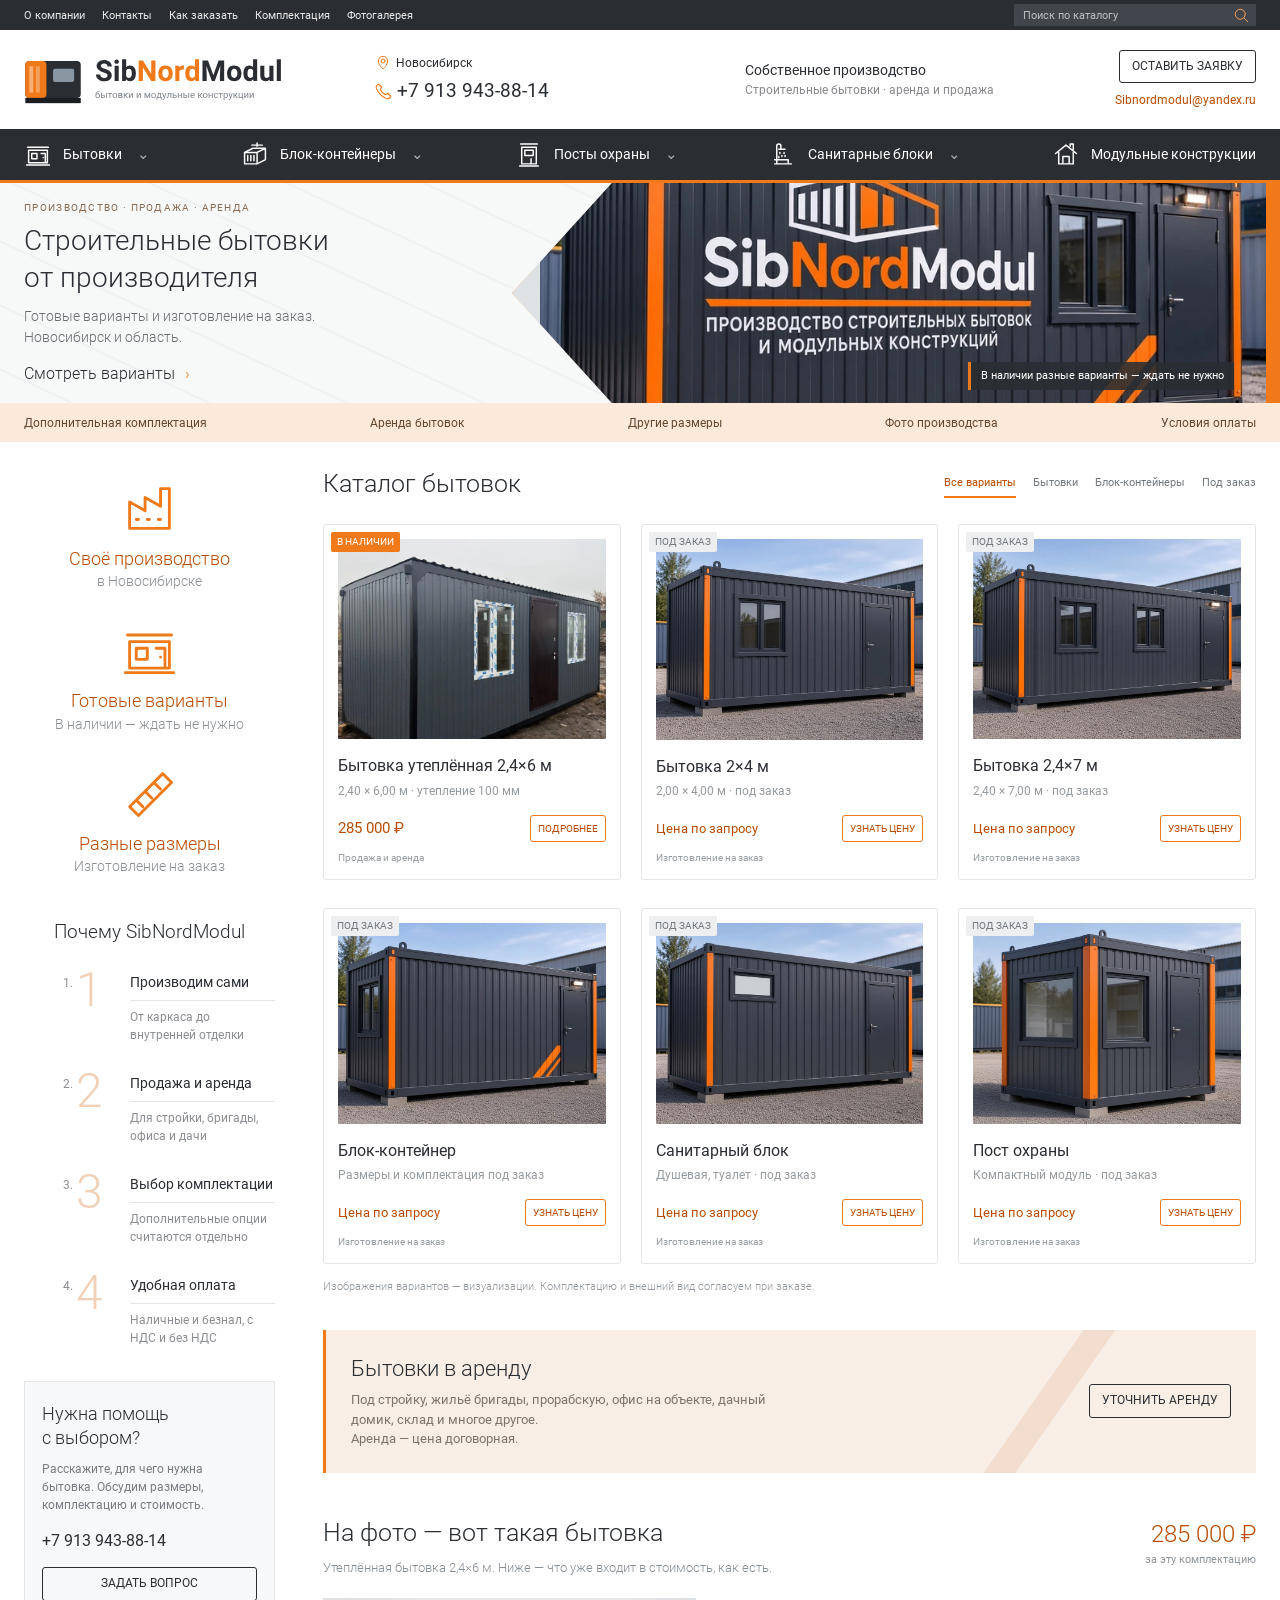
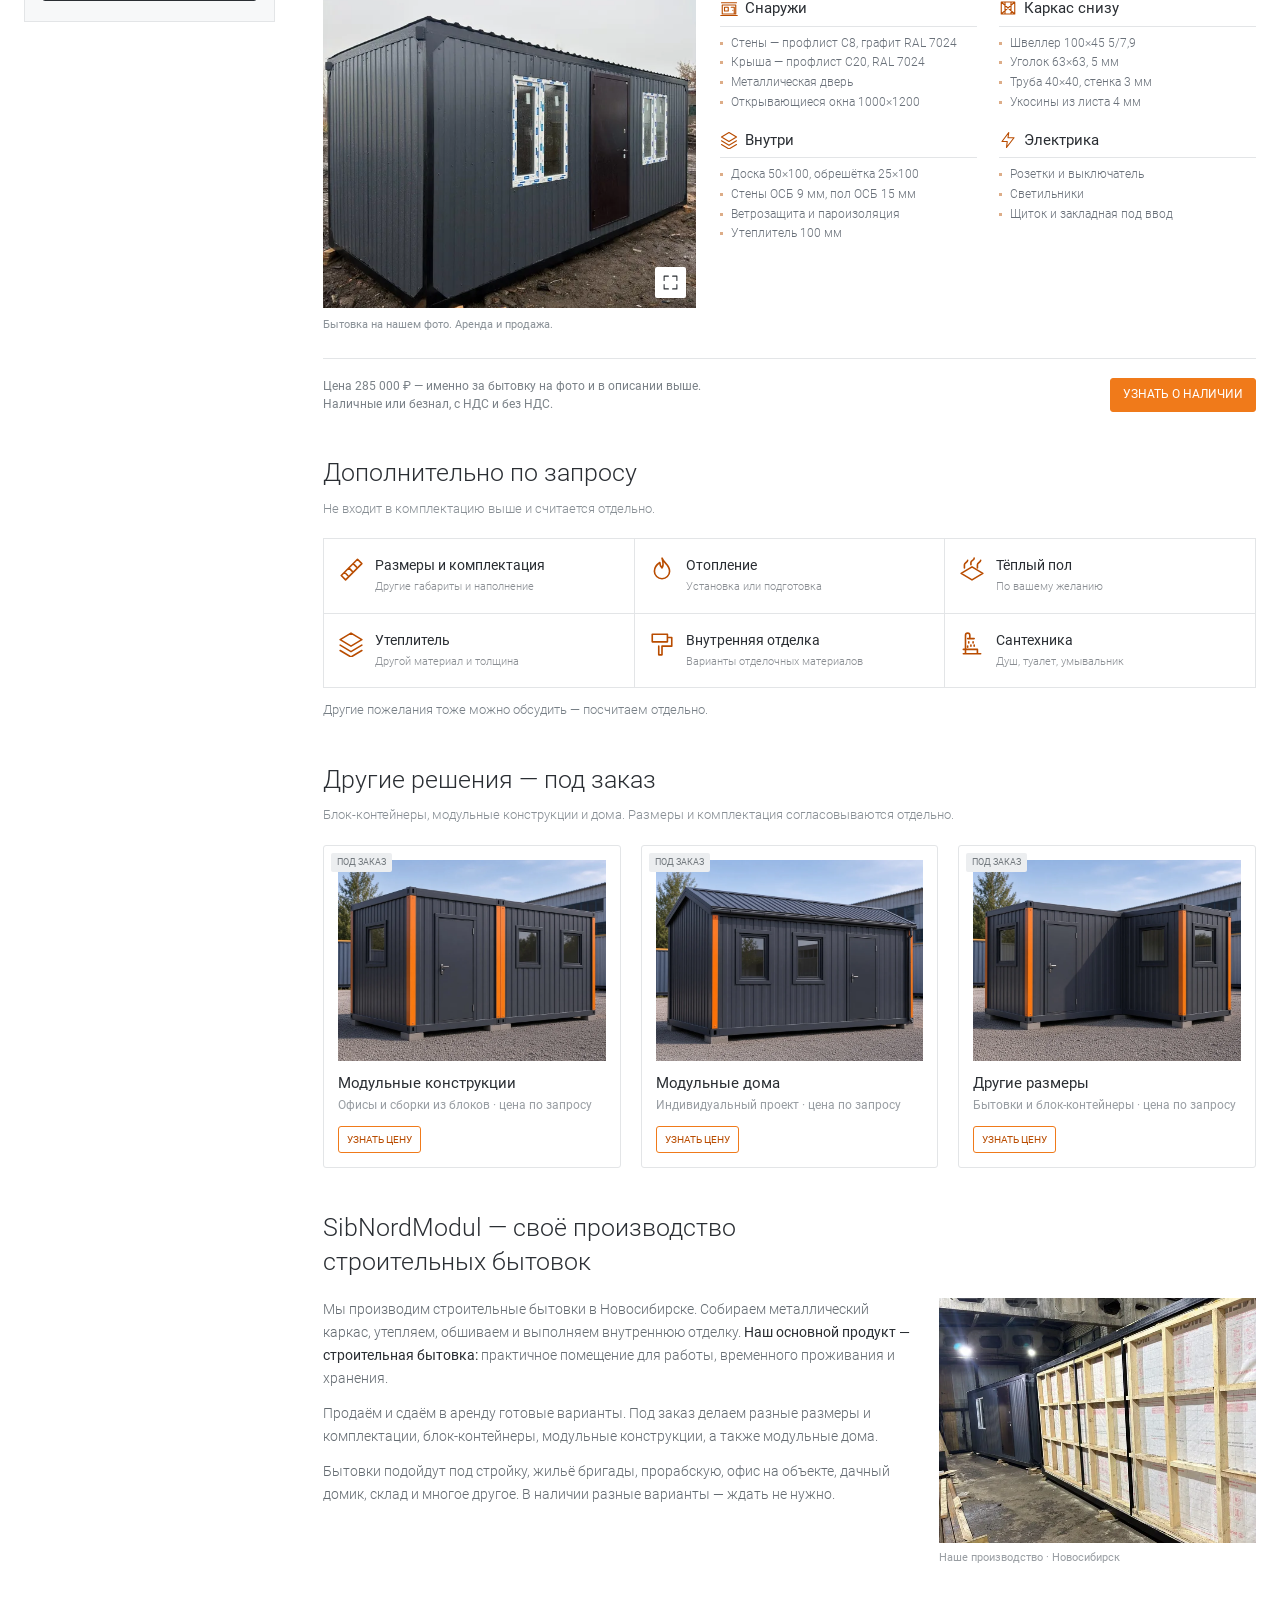
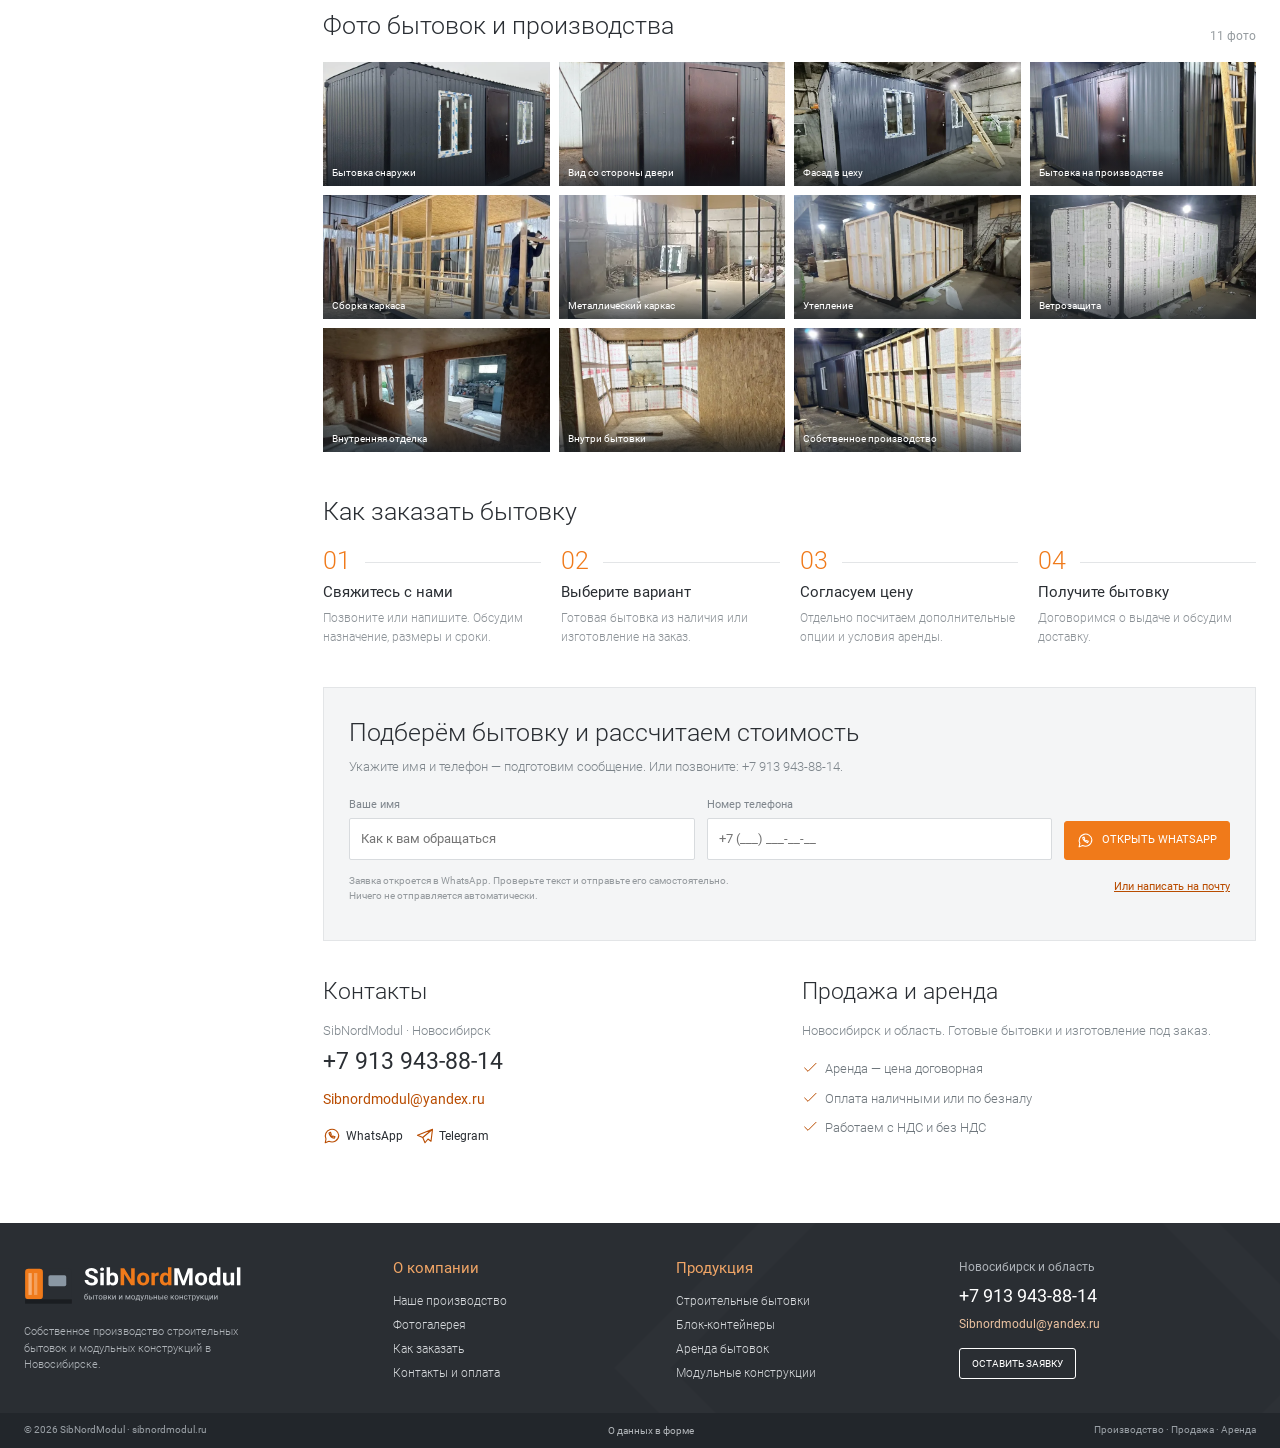
==== commit 615fbab1: "Photoreal catalog, Latin brand" ====
--- a/index.html
+++ b/index.html
@@ -1,55 +1,56 @@
-<!doctype html><html lang="ru"><head><meta charset="utf-8"><meta name="viewport" content="width=device-width,initial-scale=1,viewport-fit=cover"><title>Строительные бытовки в Новосибирске — СибНордМодуль</title><meta name="description" content="Собственное производство строительных бытовок в Новосибирске. Продажа и аренда. Бытовка 2,4×6 м в комплектации на фото — 285 000 ₽. Другие размеры и модульные конструкции под заказ."><meta name="theme-color" content="#2A2E33"><link rel="canonical" href="https://sibnordmodul.ru/"><meta property="og:title" content="СибНордМодуль — строительные бытовки в Новосибирске"><meta property="og:description" content="Производство, продажа и аренда бытовок. В наличии разные варианты — ждать не нужно."><meta property="og:type" content="website"><meta property="og:image" content="https://sibnordmodul.ru/images/hero.jpg"><meta property="og:url" content="https://sibnordmodul.ru/"><link rel="icon" href="favicon.ico"><link rel="preload" href="fonts/Roboto-Regular.woff" as="font" type="font/woff" crossorigin><link rel="preload" href="fonts/Roboto-Light.woff" as="font" type="font/woff" crossorigin><link rel="stylesheet" href="styles.css"><script defer src="script.js"></script></head><body id="top"><svg class="sprite" xmlns="http://www.w3.org/2000/svg" aria-hidden="true"><defs><symbol id="i-cabin" viewBox="0 0 24 24"><path d="M2 5h20M3 8h18v12H3zM6 11h5v5H6zM15 11h4v9M1 22h22M17 15h.01"/></symbol><symbol id="i-blocks" viewBox="0 0 24 24"><path d="M2 10h12v11H2zM14 10l8-4v11l-8 4M2 10l8-4h12M5 13v5m3-5v5m3-5v5M14 4V1M9 3h10"/></symbol><symbol id="i-house" viewBox="0 0 24 24"><path d="M2 11l10-8 10 8M5 10v11h14V10M9 21v-7h6v7M16 4V2h3v5"/></symbol><symbol id="i-guard" viewBox="0 0 24 24"><path d="M5 5h14v16H5zM4 2h16M8 8h8v5H8zM14 16v5M3 23h18"/></symbol><symbol id="i-san" viewBox="0 0 24 24"><path d="M4 21h16M6 21V4a2 2 0 014 0v2M8 7h6M9 10v1m4-1v1m-2 2v1m-3 0v1m6-2v1M4 17h13v4"/></symbol><symbol id="i-factory" viewBox="0 0 24 24"><path d="M3 21V9l7 4V7l7 4V3h4v18H3zM6 17h1m4 0h1m4 0h1"/></symbol><symbol id="i-phone" viewBox="0 0 24 24"><path d="M5 3l4 4-2 3a16 16 0 007 7l3-2 4 4c-1 3-3 4-6 3A25 25 0 012 9C1 6 2 4 5 3z"/></symbol><symbol id="i-pin" viewBox="0 0 24 24"><path d="M19 9c0 6-7 12-7 12S5 15 5 9a7 7 0 1114 0zM15 9a3 3 0 11-6 0 3 3 0 016 0"/></symbol><symbol id="i-mail" viewBox="0 0 24 24"><path d="M2 5h20v14H2zM2 5l10 8L22 5"/></symbol><symbol id="i-chat" viewBox="0 0 24 24"><path d="M21 11a9 9 0 01-13 8L3 21l1-5A9 9 0 1121 11zM8 8c1 4 3 6 7 7l1-2-3-1-1 1-2-2 1-1-1-3z"/></symbol><symbol id="i-telegram" viewBox="0 0 24 24"><path d="M22 3L2 11l7 3 3 7 4-5 4 3 2-16zM9 14L22 3M9 14l3 7"/></symbol><symbol id="i-check" viewBox="0 0 24 24"><path d="M4 12l5 5L21 5"/></symbol><symbol id="i-ruler" viewBox="0 0 24 24"><path d="M3 18L18 3l4 4L7 22zM14 7l3 3M10 11l3 3M6 15l3 3"/></symbol><symbol id="i-frame" viewBox="0 0 24 24"><path d="M3 20V4h18v16H3zM3 4l18 16M21 4L3 20M8 4v16M16 4v16"/></symbol><symbol id="i-bolt" viewBox="0 0 24 24"><path d="M13 2L4 14h7l-1 8 10-13h-8l1-7z"/></symbol><symbol id="i-heat" viewBox="0 0 24 24"><path d="M12 2c2 5 7 6 7 12a7 7 0 01-14 0c0-3 2-6 5-8 0 3 1 4 2 5 2-3 1-5 0-9z"/></symbol><symbol id="i-floor" viewBox="0 0 24 24"><path d="M2 16l10-6 10 6-10 6-10-6zM5 11V8c0-2 3-2 3-4M11 8V6c0-2 3-2 3-4M17 11V8c0-2 3-2 3-4"/></symbol><symbol id="i-layers" viewBox="0 0 24 24"><path d="M2 8l10-6 10 6-10 6L2 8zM2 13l10 6 10-6M2 18l10 6 10-6"/></symbol><symbol id="i-finish" viewBox="0 0 24 24"><path d="M3 3h14v7H3zM17 6h4v8h-9v8H9v-8"/></symbol><symbol id="i-wallet" viewBox="0 0 24 24"><path d="M3 6h18v15H3V6zM3 6V3h15v3M16 11h6v6h-6zM18 14h.01"/></symbol><symbol id="i-menu" viewBox="0 0 24 24"><path d="M3 5h18M3 12h18M3 19h18"/></symbol><symbol id="i-search" viewBox="0 0 24 24"><path d="M16 16l6 6M18 10a8 8 0 11-16 0 8 8 0 0116 0"/></symbol><symbol id="i-close" viewBox="0 0 24 24"><path d="M5 5l14 14M19 5L5 19"/></symbol><symbol id="i-expand" viewBox="0 0 24 24"><path d="M3 9V3h6M15 3h6v6M21 15v6h-6M9 21H3v-6"/></symbol><symbol id="i-key" viewBox="0 0 24 24"><path d="M14 10a5 5 0 11-10-1 5 5 0 0110 1zM12 13l9 9M16 17l3-3M19 20l3-3"/></symbol><symbol id="i-box" viewBox="0 0 24 24"><path d="M3 6l9-4 9 4v14l-9 3-9-3V6zM3 6l9 4 9-4M12 10v13"/></symbol></defs></svg>
-<div class="top-line"><div class="container top-line__inner"><nav class="menu-top" aria-label="О компании"><a href="#about">О компании</a><a href="#contacts">Контакты</a><a href="#steps">Как заказать</a><a href="#extra">Комплектация</a><a href="#gallery">Фотогалерея</a></nav><form class="search" id="search-form" role="search"><input id="catalog-search" name="q" type="search" placeholder="Поиск по каталогу" aria-label="Поиск по каталогу"><button aria-label="Найти" type="submit"><svg class="icon" aria-hidden="true"><use href="#i-search"></use></svg></button></form></div></div>
-<header class="header"><div class="container header__inner"><a class="logo" href="#top" aria-label="СибНордМодуль — на главную"><img src="images/logo.svg" alt="" width="65" height="60"><span><span class="logo__name">Сиб<span class="nord">Норд</span>Модуль</span><span class="logo__sub">бытовки и модульные конструкции</span></span></a><div class="header__local"><p><svg class="icon" aria-hidden="true"><use href="#i-pin"></use></svg> Новосибирск</p><a class="phone" href="tel:+79139438814"><svg class="icon" aria-hidden="true"><use href="#i-phone"></use></svg>+7 913 943-88-14</a></div><div class="header__note"><strong>Собственное производство</strong>Строительные бытовки · аренда и продажа</div><div class="header__actions"><a class="button button--ink" href="#request" data-callback data-product="">Оставить заявку</a><a class="header__mail" href="mailto:Sibnordmodul@yandex.ru">Sibnordmodul@yandex.ru</a></div></div></header>
-<nav class="category-nav" aria-label="Основной каталог"><div class="container category-nav__inner"><a href="#catalog" data-nav-filter="cabins"><svg class="icon" aria-hidden="true"><use href="#i-cabin"></use></svg>Бытовки <span class="chev">⌄</span></a><a href="#catalog" data-nav-filter="blocks"><svg class="icon" aria-hidden="true"><use href="#i-blocks"></use></svg>Блок-контейнеры <span class="chev">⌄</span></a><a href="#catalog" data-nav-filter="order"><svg class="icon" aria-hidden="true"><use href="#i-guard"></use></svg>Посты охраны <span class="chev">⌄</span></a><a href="#catalog" data-nav-filter="order"><svg class="icon" aria-hidden="true"><use href="#i-san"></use></svg>Санитарные блоки <span class="chev">⌄</span></a><a href="#on-order"><svg class="icon" aria-hidden="true"><use href="#i-house"></use></svg>Модульные конструкции</a></div></nav>
-<main><section class="hero" aria-labelledby="hero-title"><div class="container hero__inner"><div class="hero__copy"><div class="hero__kicker">Производство · продажа · аренда</div><h1 id="hero-title">Строительные бытовки <br>от производителя</h1><p>Готовые варианты и изготовление на заказ. <br>Новосибирск и область.</p><a class="hero__link" href="#catalog">Смотреть варианты <span>›</span></a></div><div class="hero__visual"><picture><source media="(max-width:767px)" srcset="images/hero_m.webp" type="image/webp"><source srcset="images/hero.webp" type="image/webp"><img src="images/hero.jpg" alt="Бытовка СибНордМодуль в графитово-оранжевом оформлении" width="1672" height="941" fetchpriority="high"></picture><span class="hero__stock">В наличии разные варианты — ждать не нужно</span></div></div></section>
-<nav class="service-nav" aria-label="Услуги"><div class="container service-nav__inner"><a href="#extra">Дополнительная комплектация</a><a href="#rent">Аренда бытовок</a><a href="#on-order">Другие размеры</a><a href="#gallery">Фото производства</a><a href="#contacts">Условия оплаты</a></div></nav>
-<div class="container page-columns"><aside class="column-left" aria-label="Преимущества"><div class="benefits-visual"><div class="benefit"><svg class="icon" aria-hidden="true"><use href="#i-factory"></use></svg><h3>Своё производство</h3><p>в Новосибирске</p></div><div class="benefit"><svg class="icon" aria-hidden="true"><use href="#i-cabin"></use></svg><h3>Готовые варианты</h3><p>В наличии — ждать не нужно</p></div><div class="benefit"><svg class="icon" aria-hidden="true"><use href="#i-ruler"></use></svg><h3>Разные размеры</h3><p>Изготовление на заказ</p></div></div><h2 class="rail-title">Почему СибНордМодуль</h2><ol class="rail-list"><li><strong>Производим сами</strong>От каркаса до внутренней отделки</li><li><strong>Продажа и аренда</strong>Для стройки, бригады, офиса и дачи</li><li><strong>Выбор комплектации</strong>Дополнительные опции считаются отдельно</li><li><strong>Удобная оплата</strong>Наличные и безнал, с НДС и без НДС</li></ol><div class="rail-contact"><h3>Нужна помощь <br>с выбором?</h3><p>Расскажите, для чего нужна бытовка. Обсудим размеры, комплектацию и стоимость.</p><a class="phone" href="tel:+79139438814">+7 913 943-88-14</a><a class="button button--ink" href="#request" data-callback data-product="">Задать вопрос</a></div></aside>
-<div class="content"><section id="catalog"><div class="catalog-head"><h2>Каталог бытовок</h2><a href="#request" data-callback>Помочь с выбором ›</a></div><p class="catalog-intro">Строительные бытовки — основное направление нашего производства.</p><div class="catalog-tabs" role="group" aria-label="Категории каталога"><button type="button" data-filter="all" aria-pressed="true">Все варианты</button><button type="button" data-filter="cabins" aria-pressed="false">Бытовки</button><button type="button" data-filter="blocks" aria-pressed="false">Блок-контейнеры</button><button type="button" data-filter="order" aria-pressed="false">Под заказ</button></div><div class="product-grid"><article class="product" data-category="cabins" data-search="бытовка утеплённая 2,4×6 м 2,40 × 6,00 м · утепление 100 мм"><div class="product-box">
- <span class="sticker ">В наличии</span>
- <a class="product__image product__image--photo" href="#specs"  aria-label="Бытовка утеплённая 2,4×6 м"><img src="images/thumbs/02.webp" alt="Бытовка утеплённая 2,4×6 м" width="640" height="420"></a>
- <h3><a href="#specs" >Бытовка утеплённая 2,4×6&nbsp;м</a></h3><p class="product__size">2,40 × 6,00 м · утепление 100 мм</p>
- <div class="product__footer"><span class="product__price ">285&nbsp;000&nbsp;₽</span><a class="button" href="#specs">Подробнее</a></div><p class="product__status">Продажа и аренда</p></div></article><article class="product" data-category="cabins" data-search="бытовка 2×4 м 2,00 × 4,00 м · под заказ"><div class="product-box">
- <span class="sticker sticker--soft">Под заказ</span>
- <a class="product__image " href="#request" data-callback data-product="Бытовка 2×4 м" aria-label="Бытовка 2×4 м"><img src="images/catalog/bytovka_2x4.svg" alt="Схематичная иллюстрация: Бытовка 2×4 м" width="640" height="420"></a>
- <h3><a href="#request" data-callback data-product="Бытовка 2×4 м">Бытовка 2×4 м</a></h3><p class="product__size">2,00 × 4,00 м · под заказ</p>
- <div class="product__footer"><span class="product__price product__price--request">Цена по запросу</span><a class="button " href="#request" data-callback data-product="Бытовка 2×4 м">Узнать цену</a></div><p class="product__status">Изготовление на заказ</p></div></article><article class="product" data-category="cabins" data-search="бытовка 2,4×7 м 2,40 × 7,00 м · под заказ"><div class="product-box">
- <span class="sticker sticker--soft">Под заказ</span>
- <a class="product__image " href="#request" data-callback data-product="Бытовка 2,4×7 м" aria-label="Бытовка 2,4×7 м"><img src="images/catalog/bytovka_24x7.svg" alt="Схематичная иллюстрация: Бытовка 2,4×7 м" width="640" height="420"></a>
- <h3><a href="#request" data-callback data-product="Бытовка 2,4×7 м">Бытовка 2,4×7&nbsp;м</a></h3><p class="product__size">2,40 × 7,00 м · под заказ</p>
- <div class="product__footer"><span class="product__price product__price--request">Цена по запросу</span><a class="button " href="#request" data-callback data-product="Бытовка 2,4×7 м">Узнать цену</a></div><p class="product__status">Изготовление на заказ</p></div></article><article class="product" data-category="blocks" data-search="блок-контейнер размеры и комплектация под заказ"><div class="product-box">
- <span class="sticker sticker--soft">Под заказ</span>
- <a class="product__image " href="#request" data-callback data-product="Блок-контейнер" aria-label="Блок-контейнер"><img src="images/catalog/block_container.svg" alt="Схематичная иллюстрация: Блок-контейнер" width="640" height="420"></a>
- <h3><a href="#request" data-callback data-product="Блок-контейнер">Блок-контейнер</a></h3><p class="product__size">Размеры и комплектация под заказ</p>
- <div class="product__footer"><span class="product__price product__price--request">Цена по запросу</span><a class="button " href="#request" data-callback data-product="Блок-контейнер">Узнать цену</a></div><p class="product__status">Изготовление на заказ</p></div></article><article class="product" data-category="order" data-search="санитарный блок душевая, туалет · под заказ"><div class="product-box">
- <span class="sticker sticker--soft">Под заказ</span>
- <a class="product__image " href="#request" data-callback data-product="Санитарный блок" aria-label="Санитарный блок"><img src="images/catalog/sanblock.svg" alt="Схематичная иллюстрация: Санитарный блок" width="640" height="420"></a>
- <h3><a href="#request" data-callback data-product="Санитарный блок">Санитарный блок</a></h3><p class="product__size">Душевая, туалет · под заказ</p>
- <div class="product__footer"><span class="product__price product__price--request">Цена по запросу</span><a class="button " href="#request" data-callback data-product="Санитарный блок">Узнать цену</a></div><p class="product__status">Изготовление на заказ</p></div></article><article class="product" data-category="order" data-search="пост охраны компактный модуль · под заказ"><div class="product-box">
- <span class="sticker sticker--soft">Под заказ</span>
- <a class="product__image " href="#request" data-callback data-product="Пост охраны" aria-label="Пост охраны"><img src="images/catalog/guard_post.svg" alt="Схематичная иллюстрация: Пост охраны" width="640" height="420"></a>
- <h3><a href="#request" data-callback data-product="Пост охраны">Пост охраны</a></h3><p class="product__size">Компактный модуль · под заказ</p>
- <div class="product__footer"><span class="product__price product__price--request">Цена по запросу</span><a class="button " href="#request" data-callback data-product="Пост охраны">Узнать цену</a></div><p class="product__status">Изготовление на заказ</p></div></article></div><p class="empty-results" hidden>Ничего не найдено. Попробуйте «бытовка» или сбросьте поиск.</p></section>
-<section class="rent-banner" id="rent"><div><h2>Бытовки в аренду</h2><p>Под стройку, жильё бригады, прорабскую, офис на объекте, дачный домик, склад и многое другое. <br>Аренда — цена договорная.</p></div><a class="button button--ink" href="#request" data-callback data-product="Аренда бытовки">Уточнить аренду</a></section>
-<section class="content-section" id="specs"><div class="model-heading"><h2>На фото — вот такая бытовка</h2><div class="model-price">285 000 ₽<small>за эту комплектацию</small></div></div><p class="section-note">Утеплённая бытовка 2,4×6 м. Ниже — что уже входит в стоимость, как есть.</p><div class="model"><div><div class="model__photo"><img src="images/thumbs/02.webp" alt="Наша утеплённая бытовка 2,4×6 м, вид снаружи" width="1200" height="1600"><button type="button" data-photo="images/02.jpg" data-title="Бытовка снаружи" aria-label="Увеличить фото"><svg class="icon" aria-hidden="true"><use href="#i-expand"></use></svg></button></div><p class="model__caption">Бытовка на нашем фото. Аренда и продажа.</p></div><div class="specs"><article class="spec"><h3><svg class="icon" aria-hidden="true"><use href="#i-cabin"></use></svg>Снаружи</h3><ul><li>Стены — профлист С8, графит RAL 7024</li><li>Крыша — профлист С20, RAL 7024</li><li>Металлическая дверь</li><li>Открывающиеся окна 1000×1200</li></ul></article><article class="spec"><h3><svg class="icon" aria-hidden="true"><use href="#i-frame"></use></svg>Каркас снизу</h3><ul><li>Швеллер 100×45 5/7,9</li><li>Уголок 63×63, 5 мм</li><li>Труба 40×40, стенка 3 мм</li><li>Укосины из листа 4 мм</li></ul></article><article class="spec"><h3><svg class="icon" aria-hidden="true"><use href="#i-layers"></use></svg>Внутри</h3><ul><li>Доска 50×100, обрешётка 25×100</li><li>Стены ОСБ 9 мм, пол ОСБ 15 мм</li><li>Ветрозащита и пароизоляция</li><li>Утеплитель 100 мм</li></ul></article><article class="spec"><h3><svg class="icon" aria-hidden="true"><use href="#i-bolt"></use></svg>Электрика</h3><ul><li>Розетки и выключатель</li><li>Светильники</li><li>Щиток и закладная под ввод</li></ul></article></div></div><div class="model-payments"><p>Цена 285 000 ₽ — именно за бытовку на фото и в описании выше. <br>Наличные или безнал, с НДС и без НДС.</p><a class="button button--fill" href="#request" data-callback data-product="Бытовка утеплённая 2,4×6 м">Узнать о наличии</a></div></section>
-<section class="content-section" id="extra"><h2>Дополнительно по запросу</h2><p class="section-note">Не входит в комплектацию выше и считается отдельно.</p><div class="extra-grid"><article class="extra-item"><svg class="icon" aria-hidden="true"><use href="#i-ruler"></use></svg><div><h3>Размеры и комплектация</h3><p>Другие габариты и наполнение</p></div></article><article class="extra-item"><svg class="icon" aria-hidden="true"><use href="#i-heat"></use></svg><div><h3>Отопление</h3><p>Установка или подготовка</p></div></article><article class="extra-item"><svg class="icon" aria-hidden="true"><use href="#i-floor"></use></svg><div><h3>Тёплый пол</h3><p>По вашему желанию</p></div></article><article class="extra-item"><svg class="icon" aria-hidden="true"><use href="#i-layers"></use></svg><div><h3>Утеплитель</h3><p>Другой материал и толщина</p></div></article><article class="extra-item"><svg class="icon" aria-hidden="true"><use href="#i-finish"></use></svg><div><h3>Внутренняя отделка</h3><p>Варианты отделочных материалов</p></div></article><article class="extra-item"><svg class="icon" aria-hidden="true"><use href="#i-san"></use></svg><div><h3>Сантехника</h3><p>Душ, туалет, умывальник</p></div></article></div><p class="subtle" style="margin-top:12px;font-weight:300">Другие пожелания тоже можно обсудить — посчитаем отдельно.</p></section>
-<section class="content-section" id="on-order"><h2>Другие решения — под заказ</h2><p class="section-note">Блок-контейнеры, модульные конструкции и дома. Размеры и комплектация согласовываются отдельно.</p><div class="order-grid"><article class="order-card"><span class="sticker sticker--soft">Под заказ</span><img src="images/catalog/office_2blocks.svg" alt="Схематичная иллюстрация: Модульные конструкции" width="640" height="420"><h3>Модульные конструкции</h3><p>Офисы и сборки из блоков · цена по запросу</p><a class="button " href="#request" data-callback data-product="Модульные конструкции">Узнать цену</a></article><article class="order-card"><span class="sticker sticker--soft">Под заказ</span><img src="images/catalog/modular_house.svg" alt="Схематичная иллюстрация: Модульные дома" width="640" height="420"><h3>Модульные дома</h3><p>Индивидуальный проект · цена по запросу</p><a class="button " href="#request" data-callback data-product="Модульные дома">Узнать цену</a></article><article class="order-card"><span class="sticker sticker--soft">Под заказ</span><img src="images/catalog/custom.svg" alt="Схематичная иллюстрация: Другие размеры" width="640" height="420"><h3>Другие размеры</h3><p>Бытовки и блок-контейнеры · цена по запросу</p><a class="button " href="#request" data-callback data-product="Другие размеры">Узнать цену</a></article></div></section>
-<section class="content-section" id="about"><h2>СибНордМодуль — своё производство <br>строительных бытовок</h2><div class="about-row"><div class="text-content"><p>Мы производим строительные бытовки в Новосибирске. Собираем металлический каркас, утепляем, обшиваем и выполняем внутреннюю отделку. <strong>Наш основной продукт — строительная бытовка:</strong> практичное помещение для работы, временного проживания и хранения.</p><p>Продаём и сдаём в аренду готовые варианты. Под заказ делаем разные размеры и комплектации, блок-контейнеры, модульные конструкции, а также модульные дома.</p><p>Бытовки подойдут под стройку, жильё бригады, прорабскую, офис на объекте, дачный домик, склад и многое другое. В наличии разные варианты — ждать не нужно.</p></div><figure class="about-photo"><img src="images/thumbs/11.webp" alt="Сборка бытовки на нашем производстве" width="1200" height="1600"><figcaption>Наше производство · Новосибирск</figcaption></figure></div></section>
-<section class="content-section" id="gallery"><div class="gallery-head"><h2>Фото бытовок и производства</h2><span>11 фото</span></div><div class="gallery"><a href="images/02.jpg" data-gallery data-title="Бытовка снаружи"><img src="images/thumbs/02.webp" alt="Бытовка снаружи" width="480" height="360"><span>Бытовка снаружи</span></a><a href="images/03.jpg" data-gallery data-title="Вид со стороны двери"><img src="images/thumbs/03.webp" alt="Вид со стороны двери" width="480" height="360"><span>Вид со стороны двери</span></a><a href="images/05.jpg" data-gallery data-title="Фасад в цеху"><img src="images/thumbs/05.webp" alt="Фасад в цеху" width="480" height="360"><span>Фасад в цеху</span></a><a href="images/04.jpg" data-gallery data-title="Бытовка на производстве"><img src="images/thumbs/04.webp" alt="Бытовка на производстве" width="480" height="360"><span>Бытовка на производстве</span></a><a href="images/01.jpg" data-gallery data-title="Сборка каркаса"><img src="images/thumbs/01.webp" alt="Сборка каркаса" width="480" height="360"><span>Сборка каркаса</span></a><a href="images/06.jpg" data-gallery data-title="Металлический каркас"><img src="images/thumbs/06.webp" alt="Металлический каркас" width="480" height="360"><span>Металлический каркас</span></a><a href="images/07.jpg" data-gallery data-title="Утепление"><img src="images/thumbs/07.webp" alt="Утепление" width="480" height="360"><span>Утепление</span></a><a href="images/08.jpg" data-gallery data-title="Ветрозащита"><img src="images/thumbs/08.webp" alt="Ветрозащита" width="480" height="360"><span>Ветрозащита</span></a><a href="images/09.jpg" data-gallery data-title="Внутренняя отделка"><img src="images/thumbs/09.webp" alt="Внутренняя отделка" width="480" height="360"><span>Внутренняя отделка</span></a><a href="images/10.jpg" data-gallery data-title="Внутри бытовки"><img src="images/thumbs/10.webp" alt="Внутри бытовки" width="480" height="360"><span>Внутри бытовки</span></a><a href="images/11.jpg" data-gallery data-title="Собственное производство"><img src="images/thumbs/11.webp" alt="Собственное производство" width="480" height="360"><span>Собственное производство</span></a></div></section>
+<!DOCTYPE html>
+<html lang="ru"><head><meta charset="utf-8"/><meta content="width=device-width,initial-scale=1,viewport-fit=cover" name="viewport"/><title>Строительные бытовки в Новосибирске — SibNordModul</title><meta content="Собственное производство строительных бытовок в Новосибирске. Продажа и аренда. Бытовка 2,4×6 м в комплектации на фото — 285 000 ₽. Другие размеры и модульные конструкции под заказ." name="description"/><meta content="#2A2E33" name="theme-color"/><link href="https://sibnordmodul.ru/" rel="canonical"/><meta content="SibNordModul — строительные бытовки в Новосибирске" property="og:title"/><meta content="Производство, продажа и аренда бытовок. В наличии разные варианты — ждать не нужно." property="og:description"/><meta content="website" property="og:type"/><meta content="https://sibnordmodul.ru/images/hero-latin.jpg" property="og:image"/><meta content="https://sibnordmodul.ru/" property="og:url"/><link href="favicon.ico" rel="icon"/><link as="font" crossorigin="" href="fonts/Roboto-Regular.woff" rel="preload" type="font/woff"/><link as="font" crossorigin="" href="fonts/Roboto-Light.woff" rel="preload" type="font/woff"/><link href="styles.css?v=20261110-photo-latin" rel="stylesheet"/><script defer="" src="script.js?v=20261110-photo-latin"></script></head><body id="top"><svg aria-hidden="true" class="sprite" xmlns="http://www.w3.org/2000/svg"><defs><symbol id="i-cabin" viewbox="0 0 24 24"><path d="M2 5h20M3 8h18v12H3zM6 11h5v5H6zM15 11h4v9M1 22h22M17 15h.01"></path></symbol><symbol id="i-blocks" viewbox="0 0 24 24"><path d="M2 10h12v11H2zM14 10l8-4v11l-8 4M2 10l8-4h12M5 13v5m3-5v5m3-5v5M14 4V1M9 3h10"></path></symbol><symbol id="i-house" viewbox="0 0 24 24"><path d="M2 11l10-8 10 8M5 10v11h14V10M9 21v-7h6v7M16 4V2h3v5"></path></symbol><symbol id="i-guard" viewbox="0 0 24 24"><path d="M5 5h14v16H5zM4 2h16M8 8h8v5H8zM14 16v5M3 23h18"></path></symbol><symbol id="i-san" viewbox="0 0 24 24"><path d="M4 21h16M6 21V4a2 2 0 014 0v2M8 7h6M9 10v1m4-1v1m-2 2v1m-3 0v1m6-2v1M4 17h13v4"></path></symbol><symbol id="i-factory" viewbox="0 0 24 24"><path d="M3 21V9l7 4V7l7 4V3h4v18H3zM6 17h1m4 0h1m4 0h1"></path></symbol><symbol id="i-phone" viewbox="0 0 24 24"><path d="M5 3l4 4-2 3a16 16 0 007 7l3-2 4 4c-1 3-3 4-6 3A25 25 0 012 9C1 6 2 4 5 3z"></path></symbol><symbol id="i-pin" viewbox="0 0 24 24"><path d="M19 9c0 6-7 12-7 12S5 15 5 9a7 7 0 1114 0zM15 9a3 3 0 11-6 0 3 3 0 016 0"></path></symbol><symbol id="i-mail" viewbox="0 0 24 24"><path d="M2 5h20v14H2zM2 5l10 8L22 5"></path></symbol><symbol id="i-chat" viewbox="0 0 24 24"><path d="M21 11a9 9 0 01-13 8L3 21l1-5A9 9 0 1121 11zM8 8c1 4 3 6 7 7l1-2-3-1-1 1-2-2 1-1-1-3z"></path></symbol><symbol id="i-telegram" viewbox="0 0 24 24"><path d="M22 3L2 11l7 3 3 7 4-5 4 3 2-16zM9 14L22 3M9 14l3 7"></path></symbol><symbol id="i-check" viewbox="0 0 24 24"><path d="M4 12l5 5L21 5"></path></symbol><symbol id="i-ruler" viewbox="0 0 24 24"><path d="M3 18L18 3l4 4L7 22zM14 7l3 3M10 11l3 3M6 15l3 3"></path></symbol><symbol id="i-frame" viewbox="0 0 24 24"><path d="M3 20V4h18v16H3zM3 4l18 16M21 4L3 20M8 4v16M16 4v16"></path></symbol><symbol id="i-bolt" viewbox="0 0 24 24"><path d="M13 2L4 14h7l-1 8 10-13h-8l1-7z"></path></symbol><symbol id="i-heat" viewbox="0 0 24 24"><path d="M12 2c2 5 7 6 7 12a7 7 0 01-14 0c0-3 2-6 5-8 0 3 1 4 2 5 2-3 1-5 0-9z"></path></symbol><symbol id="i-floor" viewbox="0 0 24 24"><path d="M2 16l10-6 10 6-10 6-10-6zM5 11V8c0-2 3-2 3-4M11 8V6c0-2 3-2 3-4M17 11V8c0-2 3-2 3-4"></path></symbol><symbol id="i-layers" viewbox="0 0 24 24"><path d="M2 8l10-6 10 6-10 6L2 8zM2 13l10 6 10-6M2 18l10 6 10-6"></path></symbol><symbol id="i-finish" viewbox="0 0 24 24"><path d="M3 3h14v7H3zM17 6h4v8h-9v8H9v-8"></path></symbol><symbol id="i-wallet" viewbox="0 0 24 24"><path d="M3 6h18v15H3V6zM3 6V3h15v3M16 11h6v6h-6zM18 14h.01"></path></symbol><symbol id="i-menu" viewbox="0 0 24 24"><path d="M3 5h18M3 12h18M3 19h18"></path></symbol><symbol id="i-search" viewbox="0 0 24 24"><path d="M16 16l6 6M18 10a8 8 0 11-16 0 8 8 0 0116 0"></path></symbol><symbol id="i-close" viewbox="0 0 24 24"><path d="M5 5l14 14M19 5L5 19"></path></symbol><symbol id="i-expand" viewbox="0 0 24 24"><path d="M3 9V3h6M15 3h6v6M21 15v6h-6M9 21H3v-6"></path></symbol><symbol id="i-key" viewbox="0 0 24 24"><path d="M14 10a5 5 0 11-10-1 5 5 0 0110 1zM12 13l9 9M16 17l3-3M19 20l3-3"></path></symbol><symbol id="i-box" viewbox="0 0 24 24"><path d="M3 6l9-4 9 4v14l-9 3-9-3V6zM3 6l9 4 9-4M12 10v13"></path></symbol></defs></svg>
+<div class="top-line"><div class="container top-line__inner"><nav aria-label="О компании" class="menu-top"><a href="#about">О компании</a><a href="#contacts">Контакты</a><a href="#steps">Как заказать</a><a href="#extra">Комплектация</a><a href="#gallery">Фотогалерея</a></nav><form class="search" id="search-form" role="search"><input aria-label="Поиск по каталогу" id="catalog-search" name="q" placeholder="Поиск по каталогу" type="search"/><button aria-label="Найти" type="submit"><svg aria-hidden="true" class="icon"><use href="#i-search"></use></svg></button></form></div></div>
+<header class="header"><div class="container header__inner"><a aria-label="SibNordModul — на главную" class="logo" href="#top"><img alt="SibNordModul" height="64" src="images/logo-latin.svg" width="279"/></a><div class="header__local"><p><svg aria-hidden="true" class="icon"><use href="#i-pin"></use></svg> Новосибирск</p><a class="phone" href="tel:+79139438814"><svg aria-hidden="true" class="icon"><use href="#i-phone"></use></svg>+7 913 943-88-14</a></div><div class="header__note"><strong>Собственное производство</strong>Строительные бытовки · аренда и продажа</div><div class="header__actions"><a class="button button--ink" data-callback="" data-product="" href="#request">Оставить заявку</a><a class="header__mail" href="mailto:Sibnordmodul@yandex.ru">Sibnordmodul@yandex.ru</a></div></div></header>
+<nav aria-label="Основной каталог" class="category-nav"><div class="container category-nav__inner"><a data-nav-filter="cabins" href="#catalog"><svg aria-hidden="true" class="icon"><use href="#i-cabin"></use></svg>Бытовки <span class="chev">⌄</span></a><a data-nav-filter="blocks" href="#catalog"><svg aria-hidden="true" class="icon"><use href="#i-blocks"></use></svg>Блок-контейнеры <span class="chev">⌄</span></a><a data-nav-filter="order" href="#catalog"><svg aria-hidden="true" class="icon"><use href="#i-guard"></use></svg>Посты охраны <span class="chev">⌄</span></a><a data-nav-filter="order" href="#catalog"><svg aria-hidden="true" class="icon"><use href="#i-san"></use></svg>Санитарные блоки <span class="chev">⌄</span></a><a href="#on-order"><svg aria-hidden="true" class="icon"><use href="#i-house"></use></svg>Модульные конструкции</a></div></nav>
+<main><section aria-labelledby="hero-title" class="hero"><div class="container hero__inner"><div class="hero__copy"><div class="hero__kicker">Производство · продажа · аренда</div><h1 id="hero-title">Строительные бытовки <br/>от производителя</h1><p>Готовые варианты и изготовление на заказ. <br/>Новосибирск и область.</p><a class="hero__link" href="#catalog">Смотреть варианты <span>›</span></a></div><div class="hero__visual"><picture><source media="(max-width:767px)" srcset="images/hero-latin-m.webp" type="image/webp"/><source srcset="images/hero-latin.webp" type="image/webp"/><img alt="Бытовка SibNordModul в графитово-оранжевом оформлении" fetchpriority="high" height="720" src="images/hero-latin.jpg" width="1280"/></picture><span class="hero__stock">В наличии разные варианты — ждать не нужно</span></div></div></section>
+<nav aria-label="Услуги" class="service-nav"><div class="container service-nav__inner"><a href="#extra">Дополнительная комплектация</a><a href="#rent">Аренда бытовок</a><a href="#on-order">Другие размеры</a><a href="#gallery">Фото производства</a><a href="#contacts">Условия оплаты</a></div></nav>
+<div class="container page-columns"><aside aria-label="Преимущества" class="column-left"><div class="benefits-visual"><div class="benefit"><svg aria-hidden="true" class="icon"><use href="#i-factory"></use></svg><h3>Своё производство</h3><p>в Новосибирске</p></div><div class="benefit"><svg aria-hidden="true" class="icon"><use href="#i-cabin"></use></svg><h3>Готовые варианты</h3><p>В наличии — ждать не нужно</p></div><div class="benefit"><svg aria-hidden="true" class="icon"><use href="#i-ruler"></use></svg><h3>Разные размеры</h3><p>Изготовление на заказ</p></div></div><h2 class="rail-title">Почему SibNordModul</h2><ol class="rail-list"><li><strong>Производим сами</strong>От каркаса до внутренней отделки</li><li><strong>Продажа и аренда</strong>Для стройки, бригады, офиса и дачи</li><li><strong>Выбор комплектации</strong>Дополнительные опции считаются отдельно</li><li><strong>Удобная оплата</strong>Наличные и безнал, с НДС и без НДС</li></ol><div class="rail-contact"><h3>Нужна помощь <br/>с выбором?</h3><p>Расскажите, для чего нужна бытовка. Обсудим размеры, комплектацию и стоимость.</p><a class="phone" href="tel:+79139438814">+7 913 943-88-14</a><a class="button button--ink" data-callback="" data-product="" href="#request">Задать вопрос</a></div></aside>
+<div class="content"><section id="catalog"><div class="catalog-head"><h2>Каталог бытовок</h2><a data-callback="" href="#request">Помочь с выбором ›</a></div><p class="catalog-intro">Строительные бытовки — основное направление нашего производства.</p><div aria-label="Категории каталога" class="catalog-tabs" role="group"><button aria-pressed="true" data-filter="all" type="button">Все варианты</button><button aria-pressed="false" data-filter="cabins" type="button">Бытовки</button><button aria-pressed="false" data-filter="blocks" type="button">Блок-контейнеры</button><button aria-pressed="false" data-filter="order" type="button">Под заказ</button></div><div class="product-grid"><article class="product" data-category="cabins" data-search="бытовка утеплённая 2,4×6 м 2,40 × 6,00 м · утепление 100 мм"><div class="product-box">
+<span class="sticker">В наличии</span>
+<a aria-label="Бытовка утеплённая 2,4×6 м" class="product__image product__image--photo" href="#specs"><img alt="Бытовка утеплённая 2,4×6 м" height="420" src="images/thumbs/02.webp" width="640"/></a>
+<h3><a href="#specs">Бытовка утеплённая 2,4×6 м</a></h3><p class="product__size">2,40 × 6,00 м · утепление 100 мм</p>
+<div class="product__footer"><span class="product__price">285 000 ₽</span><a class="button" href="#specs">Подробнее</a></div><p class="product__status">Продажа и аренда</p></div></article><article class="product" data-category="cabins" data-search="бытовка 2×4 м 2,00 × 4,00 м · под заказ"><div class="product-box">
+<span class="sticker sticker--soft">Под заказ</span>
+<a aria-label="Бытовка 2×4 м" class="product__image" data-callback="" data-product="Бытовка 2×4 м" href="#request"><picture><source srcset="images/catalog/bytovka_2x4.webp" type="image/webp"/><img alt="Визуализация: Бытовка 2×4 м" height="675" src="images/catalog/bytovka_2x4.jpg" width="900"/></picture></a>
+<h3><a data-callback="" data-product="Бытовка 2×4 м" href="#request">Бытовка 2×4 м</a></h3><p class="product__size">2,00 × 4,00 м · под заказ</p>
+<div class="product__footer"><span class="product__price product__price--request">Цена по запросу</span><a class="button" data-callback="" data-product="Бытовка 2×4 м" href="#request">Узнать цену</a></div><p class="product__status">Изготовление на заказ</p></div></article><article class="product" data-category="cabins" data-search="бытовка 2,4×7 м 2,40 × 7,00 м · под заказ"><div class="product-box">
+<span class="sticker sticker--soft">Под заказ</span>
+<a aria-label="Бытовка 2,4×7 м" class="product__image" data-callback="" data-product="Бытовка 2,4×7 м" href="#request"><picture><source srcset="images/catalog/bytovka_24x7.webp" type="image/webp"/><img alt="Визуализация: Бытовка 2,4×7 м" height="675" src="images/catalog/bytovka_24x7.jpg" width="900"/></picture></a>
+<h3><a data-callback="" data-product="Бытовка 2,4×7 м" href="#request">Бытовка 2,4×7 м</a></h3><p class="product__size">2,40 × 7,00 м · под заказ</p>
+<div class="product__footer"><span class="product__price product__price--request">Цена по запросу</span><a class="button" data-callback="" data-product="Бытовка 2,4×7 м" href="#request">Узнать цену</a></div><p class="product__status">Изготовление на заказ</p></div></article><article class="product" data-category="blocks" data-search="блок-контейнер размеры и комплектация под заказ"><div class="product-box">
+<span class="sticker sticker--soft">Под заказ</span>
+<a aria-label="Блок-контейнер" class="product__image" data-callback="" data-product="Блок-контейнер" href="#request"><picture><source srcset="images/catalog/block_container.webp" type="image/webp"/><img alt="Визуализация: Блок-контейнер" height="675" src="images/catalog/block_container.jpg" width="900"/></picture></a>
+<h3><a data-callback="" data-product="Блок-контейнер" href="#request">Блок-контейнер</a></h3><p class="product__size">Размеры и комплектация под заказ</p>
+<div class="product__footer"><span class="product__price product__price--request">Цена по запросу</span><a class="button" data-callback="" data-product="Блок-контейнер" href="#request">Узнать цену</a></div><p class="product__status">Изготовление на заказ</p></div></article><article class="product" data-category="order" data-search="санитарный блок душевая, туалет · под заказ"><div class="product-box">
+<span class="sticker sticker--soft">Под заказ</span>
+<a aria-label="Санитарный блок" class="product__image" data-callback="" data-product="Санитарный блок" href="#request"><picture><source srcset="images/catalog/sanblock.webp" type="image/webp"/><img alt="Визуализация: Санитарный блок" height="675" src="images/catalog/sanblock.jpg" width="900"/></picture></a>
+<h3><a data-callback="" data-product="Санитарный блок" href="#request">Санитарный блок</a></h3><p class="product__size">Душевая, туалет · под заказ</p>
+<div class="product__footer"><span class="product__price product__price--request">Цена по запросу</span><a class="button" data-callback="" data-product="Санитарный блок" href="#request">Узнать цену</a></div><p class="product__status">Изготовление на заказ</p></div></article><article class="product" data-category="order" data-search="пост охраны компактный модуль · под заказ"><div class="product-box">
+<span class="sticker sticker--soft">Под заказ</span>
+<a aria-label="Пост охраны" class="product__image" data-callback="" data-product="Пост охраны" href="#request"><picture><source srcset="images/catalog/guard_post.webp" type="image/webp"/><img alt="Визуализация: Пост охраны" height="675" src="images/catalog/guard_post.jpg" width="900"/></picture></a>
+<h3><a data-callback="" data-product="Пост охраны" href="#request">Пост охраны</a></h3><p class="product__size">Компактный модуль · под заказ</p>
+<div class="product__footer"><span class="product__price product__price--request">Цена по запросу</span><a class="button" data-callback="" data-product="Пост охраны" href="#request">Узнать цену</a></div><p class="product__status">Изготовление на заказ</p></div></article></div><p class="catalog-render-note">Изображения вариантов — визуализации. Комплектацию и внешний вид согласуем при заказе.</p><p class="empty-results" hidden="">Ничего не найдено. Попробуйте «бытовка» или сбросьте поиск.</p></section>
+<section class="rent-banner" id="rent"><div><h2>Бытовки в аренду</h2><p>Под стройку, жильё бригады, прорабскую, офис на объекте, дачный домик, склад и многое другое. <br/>Аренда — цена договорная.</p></div><a class="button button--ink" data-callback="" data-product="Аренда бытовки" href="#request">Уточнить аренду</a></section>
+<section class="content-section" id="specs"><div class="model-heading"><h2>На фото — вот такая бытовка</h2><div class="model-price">285 000 ₽<small>за эту комплектацию</small></div></div><p class="section-note">Утеплённая бытовка 2,4×6 м. Ниже — что уже входит в стоимость, как есть.</p><div class="model"><div><div class="model__photo"><img alt="Наша утеплённая бытовка 2,4×6 м, вид снаружи" height="1600" src="images/thumbs/02.webp" width="1200"/><button aria-label="Увеличить фото" data-photo="images/02.jpg" data-title="Бытовка снаружи" type="button"><svg aria-hidden="true" class="icon"><use href="#i-expand"></use></svg></button></div><p class="model__caption">Бытовка на нашем фото. Аренда и продажа.</p></div><div class="specs"><article class="spec"><h3><svg aria-hidden="true" class="icon"><use href="#i-cabin"></use></svg>Снаружи</h3><ul><li>Стены — профлист С8, графит RAL 7024</li><li>Крыша — профлист С20, RAL 7024</li><li>Металлическая дверь</li><li>Открывающиеся окна 1000×1200</li></ul></article><article class="spec"><h3><svg aria-hidden="true" class="icon"><use href="#i-frame"></use></svg>Каркас снизу</h3><ul><li>Швеллер 100×45 5/7,9</li><li>Уголок 63×63, 5 мм</li><li>Труба 40×40, стенка 3 мм</li><li>Укосины из листа 4 мм</li></ul></article><article class="spec"><h3><svg aria-hidden="true" class="icon"><use href="#i-layers"></use></svg>Внутри</h3><ul><li>Доска 50×100, обрешётка 25×100</li><li>Стены ОСБ 9 мм, пол ОСБ 15 мм</li><li>Ветрозащита и пароизоляция</li><li>Утеплитель 100 мм</li></ul></article><article class="spec"><h3><svg aria-hidden="true" class="icon"><use href="#i-bolt"></use></svg>Электрика</h3><ul><li>Розетки и выключатель</li><li>Светильники</li><li>Щиток и закладная под ввод</li></ul></article></div></div><div class="model-payments"><p>Цена 285 000 ₽ — именно за бытовку на фото и в описании выше. <br/>Наличные или безнал, с НДС и без НДС.</p><a class="button button--fill" data-callback="" data-product="Бытовка утеплённая 2,4×6 м" href="#request">Узнать о наличии</a></div></section>
+<section class="content-section" id="extra"><h2>Дополнительно по запросу</h2><p class="section-note">Не входит в комплектацию выше и считается отдельно.</p><div class="extra-grid"><article class="extra-item"><svg aria-hidden="true" class="icon"><use href="#i-ruler"></use></svg><div><h3>Размеры и комплектация</h3><p>Другие габариты и наполнение</p></div></article><article class="extra-item"><svg aria-hidden="true" class="icon"><use href="#i-heat"></use></svg><div><h3>Отопление</h3><p>Установка или подготовка</p></div></article><article class="extra-item"><svg aria-hidden="true" class="icon"><use href="#i-floor"></use></svg><div><h3>Тёплый пол</h3><p>По вашему желанию</p></div></article><article class="extra-item"><svg aria-hidden="true" class="icon"><use href="#i-layers"></use></svg><div><h3>Утеплитель</h3><p>Другой материал и толщина</p></div></article><article class="extra-item"><svg aria-hidden="true" class="icon"><use href="#i-finish"></use></svg><div><h3>Внутренняя отделка</h3><p>Варианты отделочных материалов</p></div></article><article class="extra-item"><svg aria-hidden="true" class="icon"><use href="#i-san"></use></svg><div><h3>Сантехника</h3><p>Душ, туалет, умывальник</p></div></article></div><p class="subtle" style="margin-top:12px;font-weight:300">Другие пожелания тоже можно обсудить — посчитаем отдельно.</p></section>
+<section class="content-section" id="on-order"><h2>Другие решения — под заказ</h2><p class="section-note">Блок-контейнеры, модульные конструкции и дома. Размеры и комплектация согласовываются отдельно.</p><div class="order-grid"><article class="order-card"><span class="sticker sticker--soft">Под заказ</span><picture><source srcset="images/catalog/office_2blocks.webp" type="image/webp"/><img alt="Визуализация: Модульные конструкции" height="675" src="images/catalog/office_2blocks.jpg" width="900"/></picture><h3>Модульные конструкции</h3><p>Офисы и сборки из блоков · цена по запросу</p><a class="button" data-callback="" data-product="Модульные конструкции" href="#request">Узнать цену</a></article><article class="order-card"><span class="sticker sticker--soft">Под заказ</span><picture><source srcset="images/catalog/modular_house.webp" type="image/webp"/><img alt="Визуализация: Модульные дома" height="675" src="images/catalog/modular_house.jpg" width="900"/></picture><h3>Модульные дома</h3><p>Индивидуальный проект · цена по запросу</p><a class="button" data-callback="" data-product="Модульные дома" href="#request">Узнать цену</a></article><article class="order-card"><span class="sticker sticker--soft">Под заказ</span><picture><source srcset="images/catalog/custom.webp" type="image/webp"/><img alt="Визуализация: Другие размеры" height="675" src="images/catalog/custom.jpg" width="900"/></picture><h3>Другие размеры</h3><p>Бытовки и блок-контейнеры · цена по запросу</p><a class="button" data-callback="" data-product="Другие размеры" href="#request">Узнать цену</a></article></div></section>
+<section class="content-section" id="about"><h2>SibNordModul — своё производство <br/>строительных бытовок</h2><div class="about-row"><div class="text-content"><p>Мы производим строительные бытовки в Новосибирске. Собираем металлический каркас, утепляем, обшиваем и выполняем внутреннюю отделку. <strong>Наш основной продукт — строительная бытовка:</strong> практичное помещение для работы, временного проживания и хранения.</p><p>Продаём и сдаём в аренду готовые варианты. Под заказ делаем разные размеры и комплектации, блок-контейнеры, модульные конструкции, а также модульные дома.</p><p>Бытовки подойдут под стройку, жильё бригады, прорабскую, офис на объекте, дачный домик, склад и многое другое. В наличии разные варианты — ждать не нужно.</p></div><figure class="about-photo"><img alt="Сборка бытовки на нашем производстве" height="1600" src="images/thumbs/11.webp" width="1200"/><figcaption>Наше производство · Новосибирск</figcaption></figure></div></section>
+<section class="content-section" id="gallery"><div class="gallery-head"><h2>Фото бытовок и производства</h2><span>11 фото</span></div><div class="gallery"><a data-gallery="" data-title="Бытовка снаружи" href="images/02.jpg"><img alt="Бытовка снаружи" height="360" src="images/thumbs/02.webp" width="480"/><span>Бытовка снаружи</span></a><a data-gallery="" data-title="Вид со стороны двери" href="images/03.jpg"><img alt="Вид со стороны двери" height="360" src="images/thumbs/03.webp" width="480"/><span>Вид со стороны двери</span></a><a data-gallery="" data-title="Фасад в цеху" href="images/05.jpg"><img alt="Фасад в цеху" height="360" src="images/thumbs/05.webp" width="480"/><span>Фасад в цеху</span></a><a data-gallery="" data-title="Бытовка на производстве" href="images/04.jpg"><img alt="Бытовка на производстве" height="360" src="images/thumbs/04.webp" width="480"/><span>Бытовка на производстве</span></a><a data-gallery="" data-title="Сборка каркаса" href="images/01.jpg"><img alt="Сборка каркаса" height="360" src="images/thumbs/01.webp" width="480"/><span>Сборка каркаса</span></a><a data-gallery="" data-title="Металлический каркас" href="images/06.jpg"><img alt="Металлический каркас" height="360" src="images/thumbs/06.webp" width="480"/><span>Металлический каркас</span></a><a data-gallery="" data-title="Утепление" href="images/07.jpg"><img alt="Утепление" height="360" src="images/thumbs/07.webp" width="480"/><span>Утепление</span></a><a data-gallery="" data-title="Ветрозащита" href="images/08.jpg"><img alt="Ветрозащита" height="360" src="images/thumbs/08.webp" width="480"/><span>Ветрозащита</span></a><a data-gallery="" data-title="Внутренняя отделка" href="images/09.jpg"><img alt="Внутренняя отделка" height="360" src="images/thumbs/09.webp" width="480"/><span>Внутренняя отделка</span></a><a data-gallery="" data-title="Внутри бытовки" href="images/10.jpg"><img alt="Внутри бытовки" height="360" src="images/thumbs/10.webp" width="480"/><span>Внутри бытовки</span></a><a data-gallery="" data-title="Собственное производство" href="images/11.jpg"><img alt="Собственное производство" height="360" src="images/thumbs/11.webp" width="480"/><span>Собственное производство</span></a></div></section>
 <section class="content-section" id="steps"><h2>Как заказать бытовку</h2><div class="steps"><article class="step"><h3>Свяжитесь с нами</h3><p>Позвоните или напишите. Обсудим назначение, размеры и сроки.</p></article><article class="step"><h3>Выберите вариант</h3><p>Готовая бытовка из наличия или изготовление на заказ.</p></article><article class="step"><h3>Согласуем цену</h3><p>Отдельно посчитаем дополнительные опции и условия аренды.</p></article><article class="step"><h3>Получите бытовку</h3><p>Договоримся о выдаче и обсудим доставку.</p></article></div></section>
-<section class="request-box" id="request"><h2>Подберём бытовку и рассчитаем стоимость</h2><p>Укажите имя и телефон — подготовим сообщение. Или позвоните: +7 913 943-88-14.</p><form class="callback-form" id="form-main" action="https://wa.me/79139438814" method="get" target="_blank">
- <input type="hidden" name="product" value="Строительная бытовка">
- <div class="form-row"><label>Ваше имя<input name="customer" autocomplete="given-name" placeholder="Как к вам обращаться" maxlength="60" required></label><label>Номер телефона<input name="phone" type="tel" autocomplete="tel" placeholder="+7 (___) ___-__-__" minlength="10" maxlength="24" required></label><button class="button button--fill" type="submit"><svg class="icon" aria-hidden="true"><use href="#i-chat"></use></svg> Открыть WhatsApp</button></div>
- <div class="form-bottom"><span>Заявка откроется в WhatsApp. Проверьте текст и отправьте его самостоятельно. <br>Ничего не отправляется автоматически.</span><button type="button" data-email>Или написать на почту</button></div><p class="form-status" role="status" aria-live="polite"></p></form></section>
-<section class="contacts-section" id="contacts"><div><h2>Контакты</h2><p>СибНордМодуль · Новосибирск</p><a class="phone" href="tel:+79139438814">+7 913 943-88-14</a><a class="mail" href="mailto:Sibnordmodul@yandex.ru">Sibnordmodul@yandex.ru</a><div class="social-links"><a href="https://wa.me/79139438814" target="_blank" rel="noopener"><svg class="icon" aria-hidden="true"><use href="#i-chat"></use></svg>WhatsApp</a><a href="https://t.me/+79139438814" target="_blank" rel="noopener"><svg class="icon" aria-hidden="true"><use href="#i-telegram"></use></svg>Telegram</a></div></div><div><h2>Продажа и аренда</h2><p>Новосибирск и область. Готовые бытовки и изготовление под заказ.</p><ul class="payment-list"><li><svg class="icon" aria-hidden="true"><use href="#i-check"></use></svg>Аренда — цена договорная</li><li><svg class="icon" aria-hidden="true"><use href="#i-check"></use></svg>Оплата наличными или по безналу</li><li><svg class="icon" aria-hidden="true"><use href="#i-check"></use></svg>Работаем с НДС и без НДС</li></ul></div></section>
+<section class="request-box" id="request"><h2>Подберём бытовку и рассчитаем стоимость</h2><p>Укажите имя и телефон — подготовим сообщение. Или позвоните: +7 913 943-88-14.</p><form action="https://wa.me/79139438814" class="callback-form" id="form-main" method="get" target="_blank">
+<input name="product" type="hidden" value="Строительная бытовка"/>
+<div class="form-row"><label>Ваше имя<input autocomplete="given-name" maxlength="60" name="customer" placeholder="Как к вам обращаться" required=""/></label><label>Номер телефона<input autocomplete="tel" maxlength="24" minlength="10" name="phone" placeholder="+7 (___) ___-__-__" required="" type="tel"/></label><button class="button button--fill" type="submit"><svg aria-hidden="true" class="icon"><use href="#i-chat"></use></svg> Открыть WhatsApp</button></div>
+<div class="form-bottom"><span>Заявка откроется в WhatsApp. Проверьте текст и отправьте его самостоятельно. <br/>Ничего не отправляется автоматически.</span><button data-email="" type="button">Или написать на почту</button></div><p aria-live="polite" class="form-status" role="status"></p></form></section>
+<section class="contacts-section" id="contacts"><div><h2>Контакты</h2><p>SibNordModul · Новосибирск</p><a class="phone" href="tel:+79139438814">+7 913 943-88-14</a><a class="mail" href="mailto:Sibnordmodul@yandex.ru">Sibnordmodul@yandex.ru</a><div class="social-links"><a href="https://wa.me/79139438814" rel="noopener" target="_blank"><svg aria-hidden="true" class="icon"><use href="#i-chat"></use></svg>WhatsApp</a><a href="https://t.me/+79139438814" rel="noopener" target="_blank"><svg aria-hidden="true" class="icon"><use href="#i-telegram"></use></svg>Telegram</a></div></div><div><h2>Продажа и аренда</h2><p>Новосибирск и область. Готовые бытовки и изготовление под заказ.</p><ul class="payment-list"><li><svg aria-hidden="true" class="icon"><use href="#i-check"></use></svg>Аренда — цена договорная</li><li><svg aria-hidden="true" class="icon"><use href="#i-check"></use></svg>Оплата наличными или по безналу</li><li><svg aria-hidden="true" class="icon"><use href="#i-check"></use></svg>Работаем с НДС и без НДС</li></ul></div></section>
 </div></div></main>
-<footer class="footer"><div class="container footer__grid"><div class="footer__intro"><a class="logo" href="#top" aria-label="СибНордМодуль — на главную"><img src="images/logo.svg" alt="" width="65" height="60"><span><span class="logo__name">Сиб<span class="nord">Норд</span>Модуль</span><span class="logo__sub">бытовки и модульные конструкции</span></span></a><p>Собственное производство строительных бытовок и модульных конструкций в Новосибирске.</p></div><div class="footer__nav"><h3>О компании</h3><ul><li><a href="#about">Наше производство</a></li><li><a href="#gallery">Фотогалерея</a></li><li><a href="#steps">Как заказать</a></li><li><a href="#contacts">Контакты и оплата</a></li></ul></div><div class="footer__catalog"><h3>Продукция</h3><ul><li><a href="#catalog">Строительные бытовки</a></li><li><a href="#catalog">Блок-контейнеры</a></li><li><a href="#rent">Аренда бытовок</a></li><li><a href="#on-order">Модульные конструкции</a></li></ul></div><div class="footer__contact"><p>Новосибирск и область</p><a class="phone" href="tel:+79139438814">+7 913 943-88-14</a><a class="mail" href="mailto:Sibnordmodul@yandex.ru">Sibnordmodul@yandex.ru</a><a class="button button--white" href="#request" data-callback data-product="">Оставить заявку</a></div></div><div class="footer__bottom"><div class="container"><span>© <span data-year>2026</span> СибНордМодуль · sibnordmodul.ru</span><button type="button" data-privacy>О данных в форме</button><span>Производство · Продажа · Аренда</span></div></div></footer>
-<nav class="mobile-dock" aria-label="Быстрые действия"><button type="button" id="open-menu" aria-label="Открыть меню" aria-haspopup="dialog" aria-controls="menu-drawer"><svg class="icon" aria-hidden="true"><use href="#i-menu"></use></svg><span>Меню</span></button><a href="#catalog"><svg class="icon" aria-hidden="true"><use href="#i-cabin"></use></svg><span>Каталог</span></a><a href="tel:+79139438814"><svg class="icon" aria-hidden="true"><use href="#i-phone"></use></svg><span>Позвонить</span></a><a href="https://wa.me/79139438814" target="_blank" rel="noopener"><svg class="icon" aria-hidden="true"><use href="#i-chat"></use></svg><span>WhatsApp</span></a><a href="#contacts"><svg class="icon" aria-hidden="true"><use href="#i-pin"></use></svg><span>Контакты</span></a></nav>
-<dialog class="drawer" id="menu-drawer" aria-labelledby="drawer-title"><div class="drawer__top"><span id="drawer-title">СибНордМодуль</span><button class="close-btn" type="button" data-close aria-label="Закрыть меню"><svg class="icon" aria-hidden="true"><use href="#i-close"></use></svg></button></div><nav aria-label="Мобильное меню"><a href="#catalog">Каталог бытовок</a><a href="#rent">Аренда бытовок</a><a href="#specs">Бытовка на фото</a><a href="#extra">Дополнительная комплектация</a><a href="#on-order">Другие решения под заказ</a><a href="#about">О компании</a><a href="#gallery">Фотогалерея</a><a href="#contacts">Контакты</a></nav><div class="drawer__contact"><a class="phone" href="tel:+79139438814">+7 913 943-88-14</a><a class="mail" href="mailto:Sibnordmodul@yandex.ru">Sibnordmodul@yandex.ru</a></div></dialog>
-<dialog class="modal" id="callback-modal" aria-labelledby="callback-title"><div class="modal__head"><h2 id="callback-title">Оставить заявку</h2><button type="button" data-close class="close-btn" aria-label="Закрыть"><svg class="icon" aria-hidden="true"><use href="#i-close"></use></svg></button></div><div class="modal__body"><p>Подготовим сообщение с вашим вопросом. Отправка — только после вашего подтверждения в WhatsApp или почте.</p><form class="callback-form" id="form-popup" action="https://wa.me/79139438814" method="get" target="_blank">
- <label>Что вас интересует<input name="product" autocomplete="off" value="Строительная бытовка"></label><br>
- <div class="form-row"><label>Ваше имя<input name="customer" autocomplete="given-name" placeholder="Как к вам обращаться" maxlength="60" required></label><label>Номер телефона<input name="phone" type="tel" autocomplete="tel" placeholder="+7 (___) ___-__-__" minlength="10" maxlength="24" required></label><button class="button button--fill" type="submit"><svg class="icon" aria-hidden="true"><use href="#i-chat"></use></svg> Открыть WhatsApp</button></div>
- <div class="form-bottom"><span>Заявка откроется в WhatsApp. Проверьте текст и отправьте его самостоятельно. <br>Ничего не отправляется автоматически.</span><button type="button" data-email>Или написать на почту</button></div><p class="form-status" role="status" aria-live="polite"></p></form></div></dialog>
-<dialog class="modal photo-modal" id="photo-modal" aria-labelledby="photo-title"><div class="modal__head"><h2 id="photo-title">Фото бытовки</h2><button class="close-btn" type="button" data-close aria-label="Закрыть фото"><svg class="icon" aria-hidden="true"><use href="#i-close"></use></svg></button></div><div class="photo-modal__frame"><img id="lightbox-image" alt=""><button type="button" class="photo-arrow prev" aria-label="Предыдущее фото">‹</button><button type="button" class="photo-arrow next" aria-label="Следующее фото">›</button></div><div class="photo-counter"></div></dialog>
-<dialog class="modal" id="privacy-modal" aria-labelledby="privacy-title"><div class="modal__head"><h2 id="privacy-title">О данных в форме</h2><button class="close-btn" type="button" data-close aria-label="Закрыть"><svg class="icon" aria-hidden="true"><use href="#i-close"></use></svg></button></div><div class="modal__body privacy-text"><p>Этот сайт не отправляет и не сохраняет данные формы на сервере. Имя, телефон и выбранный вариант используются в вашем браузере, чтобы подготовить сообщение.</p><p>При нажатии кнопки откроется WhatsApp или почтовая программа. Данные будут переданы выбранному сервису в тексте черновика. Проверьте сообщение и отправьте его самостоятельно. Вы также можете просто позвонить нам.</p></div></dialog>
+<footer class="footer"><div class="container footer__grid"><div class="footer__intro"><a aria-label="SibNordModul — на главную" class="logo" href="#top"><img alt="SibNordModul" height="64" src="images/logo-latin-light.svg" width="279"/></a><p>Собственное производство строительных бытовок и модульных конструкций в Новосибирске.</p></div><div class="footer__nav"><h3>О компании</h3><ul><li><a href="#about">Наше производство</a></li><li><a href="#gallery">Фотогалерея</a></li><li><a href="#steps">Как заказать</a></li><li><a href="#contacts">Контакты и оплата</a></li></ul></div><div class="footer__catalog"><h3>Продукция</h3><ul><li><a href="#catalog">Строительные бытовки</a></li><li><a href="#catalog">Блок-контейнеры</a></li><li><a href="#rent">Аренда бытовок</a></li><li><a href="#on-order">Модульные конструкции</a></li></ul></div><div class="footer__contact"><p>Новосибирск и область</p><a class="phone" href="tel:+79139438814">+7 913 943-88-14</a><a class="mail" href="mailto:Sibnordmodul@yandex.ru">Sibnordmodul@yandex.ru</a><a class="button button--white" data-callback="" data-product="" href="#request">Оставить заявку</a></div></div><div class="footer__bottom"><div class="container"><span>© <span data-year="">2026</span> SibNordModul · sibnordmodul.ru</span><button data-privacy="" type="button">О данных в форме</button><span>Производство · Продажа · Аренда</span></div></div></footer>
+<nav aria-label="Быстрые действия" class="mobile-dock"><button aria-controls="menu-drawer" aria-haspopup="dialog" aria-label="Открыть меню" id="open-menu" type="button"><svg aria-hidden="true" class="icon"><use href="#i-menu"></use></svg><span>Меню</span></button><a href="#catalog"><svg aria-hidden="true" class="icon"><use href="#i-cabin"></use></svg><span>Каталог</span></a><a href="tel:+79139438814"><svg aria-hidden="true" class="icon"><use href="#i-phone"></use></svg><span>Позвонить</span></a><a href="https://wa.me/79139438814" rel="noopener" target="_blank"><svg aria-hidden="true" class="icon"><use href="#i-chat"></use></svg><span>WhatsApp</span></a><a href="#contacts"><svg aria-hidden="true" class="icon"><use href="#i-pin"></use></svg><span>Контакты</span></a></nav>
+<dialog aria-labelledby="drawer-title" class="drawer" id="menu-drawer"><div class="drawer__top"><span id="drawer-title">SibNordModul</span><button aria-label="Закрыть меню" class="close-btn" data-close="" type="button"><svg aria-hidden="true" class="icon"><use href="#i-close"></use></svg></button></div><nav aria-label="Мобильное меню"><a href="#catalog">Каталог бытовок</a><a href="#rent">Аренда бытовок</a><a href="#specs">Бытовка на фото</a><a href="#extra">Дополнительная комплектация</a><a href="#on-order">Другие решения под заказ</a><a href="#about">О компании</a><a href="#gallery">Фотогалерея</a><a href="#contacts">Контакты</a></nav><div class="drawer__contact"><a class="phone" href="tel:+79139438814">+7 913 943-88-14</a><a class="mail" href="mailto:Sibnordmodul@yandex.ru">Sibnordmodul@yandex.ru</a></div></dialog>
+<dialog aria-labelledby="callback-title" class="modal" id="callback-modal"><div class="modal__head"><h2 id="callback-title">Оставить заявку</h2><button aria-label="Закрыть" class="close-btn" data-close="" type="button"><svg aria-hidden="true" class="icon"><use href="#i-close"></use></svg></button></div><div class="modal__body"><p>Подготовим сообщение с вашим вопросом. Отправка — только после вашего подтверждения в WhatsApp или почте.</p><form action="https://wa.me/79139438814" class="callback-form" id="form-popup" method="get" target="_blank">
+<label>Что вас интересует<input autocomplete="off" name="product" value="Строительная бытовка"/></label><br/>
+<div class="form-row"><label>Ваше имя<input autocomplete="given-name" maxlength="60" name="customer" placeholder="Как к вам обращаться" required=""/></label><label>Номер телефона<input autocomplete="tel" maxlength="24" minlength="10" name="phone" placeholder="+7 (___) ___-__-__" required="" type="tel"/></label><button class="button button--fill" type="submit"><svg aria-hidden="true" class="icon"><use href="#i-chat"></use></svg> Открыть WhatsApp</button></div>
+<div class="form-bottom"><span>Заявка откроется в WhatsApp. Проверьте текст и отправьте его самостоятельно. <br/>Ничего не отправляется автоматически.</span><button data-email="" type="button">Или написать на почту</button></div><p aria-live="polite" class="form-status" role="status"></p></form></div></dialog>
+<dialog aria-labelledby="photo-title" class="modal photo-modal" id="photo-modal"><div class="modal__head"><h2 id="photo-title">Фото бытовки</h2><button aria-label="Закрыть фото" class="close-btn" data-close="" type="button"><svg aria-hidden="true" class="icon"><use href="#i-close"></use></svg></button></div><div class="photo-modal__frame"><img alt="" id="lightbox-image"/><button aria-label="Предыдущее фото" class="photo-arrow prev" type="button">‹</button><button aria-label="Следующее фото" class="photo-arrow next" type="button">›</button></div><div class="photo-counter"></div></dialog>
+<dialog aria-labelledby="privacy-title" class="modal" id="privacy-modal"><div class="modal__head"><h2 id="privacy-title">О данных в форме</h2><button aria-label="Закрыть" class="close-btn" data-close="" type="button"><svg aria-hidden="true" class="icon"><use href="#i-close"></use></svg></button></div><div class="modal__body privacy-text"><p>Этот сайт не отправляет и не сохраняет данные формы на сервере. Имя, телефон и выбранный вариант используются в вашем браузере, чтобы подготовить сообщение.</p><p>При нажатии кнопки откроется WhatsApp или почтовая программа. Данные будут переданы выбранному сервису в тексте черновика. Проверьте сообщение и отправьте его самостоятельно. Вы также можете просто позвонить нам.</p></div></dialog>
 </body></html>
--- a/styles.css
+++ b/styles.css
@@ -13,3 +13,14 @@
 @media(min-width:768px){.hero{height:220px}.page-columns{padding-top:25px}#catalog{position:relative}.catalog-head{margin-bottom:23px}.catalog-head>a,.catalog-intro{display:none}.catalog-tabs{position:absolute;top:8px;right:0;margin:0;gap:17px;border:0}.catalog-tabs button{font-size:11px;padding-bottom:6px}.catalog-tabs button[aria-pressed=true]::after{bottom:0}.hero h1{font-size:28px}.hero__link{margin-top:14px}.hero__kicker{font-size:10px}}
 @media(min-width:768px) and (max-width:1150px){.catalog-tabs{gap:11px}.catalog-tabs button{font-size:10px}.catalog-head h2{font-size:23px}}
 .footer .logo>img{background:#fff;border-radius:2px;padding:3px}
+/* Photorealistic catalogue refresh; ratio shared by every product illustration. */
+.product__image{height:auto;aspect-ratio:4/3}
+.product__image picture{width:100%;height:100%;display:block}
+.product__image img{width:100%;height:100%;object-fit:cover;object-position:center}
+.order-card>picture{display:block;aspect-ratio:4/3;overflow:hidden;background:var(--soft);margin-bottom:12px}
+.order-card>picture img{height:100%;width:100%;object-fit:cover;object-position:center;margin:0}
+.catalog-render-note{font-size:11px;color:#91979c;font-weight:300;margin:15px 0 0;line-height:1.5}
+.logo>img{width:279px;height:64px;object-fit:contain}
+.footer .logo>img{width:235px;height:auto;background:none;padding:0;border-radius:0}
+@media(max-width:1150px) and (min-width:768px){.logo>img{width:250px;height:auto}}
+@media(max-width:767px){.logo>img{width:267px;height:auto}.order-card>picture{margin-bottom:10px}.order-card:last-child>picture{grid-row:1/5;aspect-ratio:4/3;margin:0;width:100%}.order-card:last-child>picture img{height:100%;width:100%;margin:0}.catalog-render-note{font-size:10px}.footer .logo>img{width:240px;height:auto}}
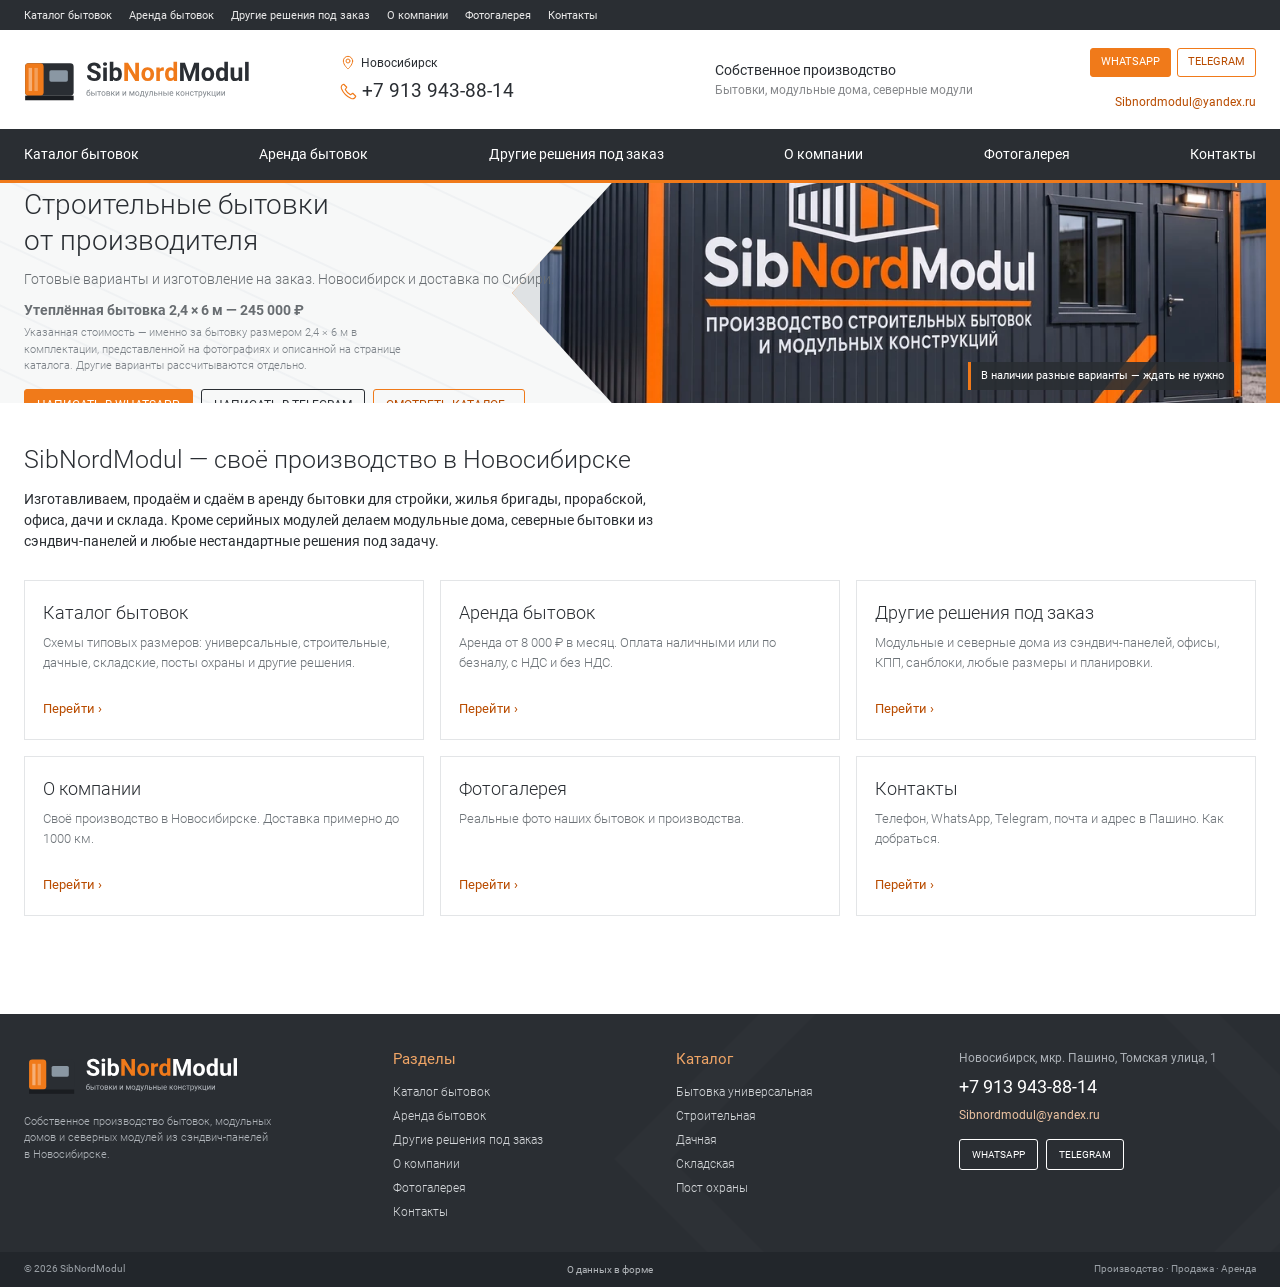
==== commit f5c0e2c7: "Multi-page site: schematic catalog, rent, custom orders, 2GIS contacts Rebuild the site into separat" ====
--- a/index.html
+++ b/index.html
@@ -1,56 +1,136 @@
 <!DOCTYPE html>
-<html lang="ru"><head><meta charset="utf-8"/><meta content="width=device-width,initial-scale=1,viewport-fit=cover" name="viewport"/><title>Строительные бытовки в Новосибирске — SibNordModul</title><meta content="Собственное производство строительных бытовок в Новосибирске. Продажа и аренда. Бытовка 2,4×6 м в комплектации на фото — 285 000 ₽. Другие размеры и модульные конструкции под заказ." name="description"/><meta content="#2A2E33" name="theme-color"/><link href="https://sibnordmodul.ru/" rel="canonical"/><meta content="SibNordModul — строительные бытовки в Новосибирске" property="og:title"/><meta content="Производство, продажа и аренда бытовок. В наличии разные варианты — ждать не нужно." property="og:description"/><meta content="website" property="og:type"/><meta content="https://sibnordmodul.ru/images/hero-latin.jpg" property="og:image"/><meta content="https://sibnordmodul.ru/" property="og:url"/><link href="favicon.ico" rel="icon"/><link as="font" crossorigin="" href="fonts/Roboto-Regular.woff" rel="preload" type="font/woff"/><link as="font" crossorigin="" href="fonts/Roboto-Light.woff" rel="preload" type="font/woff"/><link href="styles.css?v=20261110-photo-latin" rel="stylesheet"/><script defer="" src="script.js?v=20261110-photo-latin"></script></head><body id="top"><svg aria-hidden="true" class="sprite" xmlns="http://www.w3.org/2000/svg"><defs><symbol id="i-cabin" viewbox="0 0 24 24"><path d="M2 5h20M3 8h18v12H3zM6 11h5v5H6zM15 11h4v9M1 22h22M17 15h.01"></path></symbol><symbol id="i-blocks" viewbox="0 0 24 24"><path d="M2 10h12v11H2zM14 10l8-4v11l-8 4M2 10l8-4h12M5 13v5m3-5v5m3-5v5M14 4V1M9 3h10"></path></symbol><symbol id="i-house" viewbox="0 0 24 24"><path d="M2 11l10-8 10 8M5 10v11h14V10M9 21v-7h6v7M16 4V2h3v5"></path></symbol><symbol id="i-guard" viewbox="0 0 24 24"><path d="M5 5h14v16H5zM4 2h16M8 8h8v5H8zM14 16v5M3 23h18"></path></symbol><symbol id="i-san" viewbox="0 0 24 24"><path d="M4 21h16M6 21V4a2 2 0 014 0v2M8 7h6M9 10v1m4-1v1m-2 2v1m-3 0v1m6-2v1M4 17h13v4"></path></symbol><symbol id="i-factory" viewbox="0 0 24 24"><path d="M3 21V9l7 4V7l7 4V3h4v18H3zM6 17h1m4 0h1m4 0h1"></path></symbol><symbol id="i-phone" viewbox="0 0 24 24"><path d="M5 3l4 4-2 3a16 16 0 007 7l3-2 4 4c-1 3-3 4-6 3A25 25 0 012 9C1 6 2 4 5 3z"></path></symbol><symbol id="i-pin" viewbox="0 0 24 24"><path d="M19 9c0 6-7 12-7 12S5 15 5 9a7 7 0 1114 0zM15 9a3 3 0 11-6 0 3 3 0 016 0"></path></symbol><symbol id="i-mail" viewbox="0 0 24 24"><path d="M2 5h20v14H2zM2 5l10 8L22 5"></path></symbol><symbol id="i-chat" viewbox="0 0 24 24"><path d="M21 11a9 9 0 01-13 8L3 21l1-5A9 9 0 1121 11zM8 8c1 4 3 6 7 7l1-2-3-1-1 1-2-2 1-1-1-3z"></path></symbol><symbol id="i-telegram" viewbox="0 0 24 24"><path d="M22 3L2 11l7 3 3 7 4-5 4 3 2-16zM9 14L22 3M9 14l3 7"></path></symbol><symbol id="i-check" viewbox="0 0 24 24"><path d="M4 12l5 5L21 5"></path></symbol><symbol id="i-ruler" viewbox="0 0 24 24"><path d="M3 18L18 3l4 4L7 22zM14 7l3 3M10 11l3 3M6 15l3 3"></path></symbol><symbol id="i-frame" viewbox="0 0 24 24"><path d="M3 20V4h18v16H3zM3 4l18 16M21 4L3 20M8 4v16M16 4v16"></path></symbol><symbol id="i-bolt" viewbox="0 0 24 24"><path d="M13 2L4 14h7l-1 8 10-13h-8l1-7z"></path></symbol><symbol id="i-heat" viewbox="0 0 24 24"><path d="M12 2c2 5 7 6 7 12a7 7 0 01-14 0c0-3 2-6 5-8 0 3 1 4 2 5 2-3 1-5 0-9z"></path></symbol><symbol id="i-floor" viewbox="0 0 24 24"><path d="M2 16l10-6 10 6-10 6-10-6zM5 11V8c0-2 3-2 3-4M11 8V6c0-2 3-2 3-4M17 11V8c0-2 3-2 3-4"></path></symbol><symbol id="i-layers" viewbox="0 0 24 24"><path d="M2 8l10-6 10 6-10 6L2 8zM2 13l10 6 10-6M2 18l10 6 10-6"></path></symbol><symbol id="i-finish" viewbox="0 0 24 24"><path d="M3 3h14v7H3zM17 6h4v8h-9v8H9v-8"></path></symbol><symbol id="i-wallet" viewbox="0 0 24 24"><path d="M3 6h18v15H3V6zM3 6V3h15v3M16 11h6v6h-6zM18 14h.01"></path></symbol><symbol id="i-menu" viewbox="0 0 24 24"><path d="M3 5h18M3 12h18M3 19h18"></path></symbol><symbol id="i-search" viewbox="0 0 24 24"><path d="M16 16l6 6M18 10a8 8 0 11-16 0 8 8 0 0116 0"></path></symbol><symbol id="i-close" viewbox="0 0 24 24"><path d="M5 5l14 14M19 5L5 19"></path></symbol><symbol id="i-expand" viewbox="0 0 24 24"><path d="M3 9V3h6M15 3h6v6M21 15v6h-6M9 21H3v-6"></path></symbol><symbol id="i-key" viewbox="0 0 24 24"><path d="M14 10a5 5 0 11-10-1 5 5 0 0110 1zM12 13l9 9M16 17l3-3M19 20l3-3"></path></symbol><symbol id="i-box" viewbox="0 0 24 24"><path d="M3 6l9-4 9 4v14l-9 3-9-3V6zM3 6l9 4 9-4M12 10v13"></path></symbol></defs></svg>
-<div class="top-line"><div class="container top-line__inner"><nav aria-label="О компании" class="menu-top"><a href="#about">О компании</a><a href="#contacts">Контакты</a><a href="#steps">Как заказать</a><a href="#extra">Комплектация</a><a href="#gallery">Фотогалерея</a></nav><form class="search" id="search-form" role="search"><input aria-label="Поиск по каталогу" id="catalog-search" name="q" placeholder="Поиск по каталогу" type="search"/><button aria-label="Найти" type="submit"><svg aria-hidden="true" class="icon"><use href="#i-search"></use></svg></button></form></div></div>
-<header class="header"><div class="container header__inner"><a aria-label="SibNordModul — на главную" class="logo" href="#top"><img alt="SibNordModul" height="64" src="images/logo-latin.svg" width="279"/></a><div class="header__local"><p><svg aria-hidden="true" class="icon"><use href="#i-pin"></use></svg> Новосибирск</p><a class="phone" href="tel:+79139438814"><svg aria-hidden="true" class="icon"><use href="#i-phone"></use></svg>+7 913 943-88-14</a></div><div class="header__note"><strong>Собственное производство</strong>Строительные бытовки · аренда и продажа</div><div class="header__actions"><a class="button button--ink" data-callback="" data-product="" href="#request">Оставить заявку</a><a class="header__mail" href="mailto:Sibnordmodul@yandex.ru">Sibnordmodul@yandex.ru</a></div></div></header>
-<nav aria-label="Основной каталог" class="category-nav"><div class="container category-nav__inner"><a data-nav-filter="cabins" href="#catalog"><svg aria-hidden="true" class="icon"><use href="#i-cabin"></use></svg>Бытовки <span class="chev">⌄</span></a><a data-nav-filter="blocks" href="#catalog"><svg aria-hidden="true" class="icon"><use href="#i-blocks"></use></svg>Блок-контейнеры <span class="chev">⌄</span></a><a data-nav-filter="order" href="#catalog"><svg aria-hidden="true" class="icon"><use href="#i-guard"></use></svg>Посты охраны <span class="chev">⌄</span></a><a data-nav-filter="order" href="#catalog"><svg aria-hidden="true" class="icon"><use href="#i-san"></use></svg>Санитарные блоки <span class="chev">⌄</span></a><a href="#on-order"><svg aria-hidden="true" class="icon"><use href="#i-house"></use></svg>Модульные конструкции</a></div></nav>
-<main><section aria-labelledby="hero-title" class="hero"><div class="container hero__inner"><div class="hero__copy"><div class="hero__kicker">Производство · продажа · аренда</div><h1 id="hero-title">Строительные бытовки <br/>от производителя</h1><p>Готовые варианты и изготовление на заказ. <br/>Новосибирск и область.</p><a class="hero__link" href="#catalog">Смотреть варианты <span>›</span></a></div><div class="hero__visual"><picture><source media="(max-width:767px)" srcset="images/hero-latin-m.webp" type="image/webp"/><source srcset="images/hero-latin.webp" type="image/webp"/><img alt="Бытовка SibNordModul в графитово-оранжевом оформлении" fetchpriority="high" height="720" src="images/hero-latin.jpg" width="1280"/></picture><span class="hero__stock">В наличии разные варианты — ждать не нужно</span></div></div></section>
-<nav aria-label="Услуги" class="service-nav"><div class="container service-nav__inner"><a href="#extra">Дополнительная комплектация</a><a href="#rent">Аренда бытовок</a><a href="#on-order">Другие размеры</a><a href="#gallery">Фото производства</a><a href="#contacts">Условия оплаты</a></div></nav>
-<div class="container page-columns"><aside aria-label="Преимущества" class="column-left"><div class="benefits-visual"><div class="benefit"><svg aria-hidden="true" class="icon"><use href="#i-factory"></use></svg><h3>Своё производство</h3><p>в Новосибирске</p></div><div class="benefit"><svg aria-hidden="true" class="icon"><use href="#i-cabin"></use></svg><h3>Готовые варианты</h3><p>В наличии — ждать не нужно</p></div><div class="benefit"><svg aria-hidden="true" class="icon"><use href="#i-ruler"></use></svg><h3>Разные размеры</h3><p>Изготовление на заказ</p></div></div><h2 class="rail-title">Почему SibNordModul</h2><ol class="rail-list"><li><strong>Производим сами</strong>От каркаса до внутренней отделки</li><li><strong>Продажа и аренда</strong>Для стройки, бригады, офиса и дачи</li><li><strong>Выбор комплектации</strong>Дополнительные опции считаются отдельно</li><li><strong>Удобная оплата</strong>Наличные и безнал, с НДС и без НДС</li></ol><div class="rail-contact"><h3>Нужна помощь <br/>с выбором?</h3><p>Расскажите, для чего нужна бытовка. Обсудим размеры, комплектацию и стоимость.</p><a class="phone" href="tel:+79139438814">+7 913 943-88-14</a><a class="button button--ink" data-callback="" data-product="" href="#request">Задать вопрос</a></div></aside>
-<div class="content"><section id="catalog"><div class="catalog-head"><h2>Каталог бытовок</h2><a data-callback="" href="#request">Помочь с выбором ›</a></div><p class="catalog-intro">Строительные бытовки — основное направление нашего производства.</p><div aria-label="Категории каталога" class="catalog-tabs" role="group"><button aria-pressed="true" data-filter="all" type="button">Все варианты</button><button aria-pressed="false" data-filter="cabins" type="button">Бытовки</button><button aria-pressed="false" data-filter="blocks" type="button">Блок-контейнеры</button><button aria-pressed="false" data-filter="order" type="button">Под заказ</button></div><div class="product-grid"><article class="product" data-category="cabins" data-search="бытовка утеплённая 2,4×6 м 2,40 × 6,00 м · утепление 100 мм"><div class="product-box">
-<span class="sticker">В наличии</span>
-<a aria-label="Бытовка утеплённая 2,4×6 м" class="product__image product__image--photo" href="#specs"><img alt="Бытовка утеплённая 2,4×6 м" height="420" src="images/thumbs/02.webp" width="640"/></a>
-<h3><a href="#specs">Бытовка утеплённая 2,4×6 м</a></h3><p class="product__size">2,40 × 6,00 м · утепление 100 мм</p>
-<div class="product__footer"><span class="product__price">285 000 ₽</span><a class="button" href="#specs">Подробнее</a></div><p class="product__status">Продажа и аренда</p></div></article><article class="product" data-category="cabins" data-search="бытовка 2×4 м 2,00 × 4,00 м · под заказ"><div class="product-box">
-<span class="sticker sticker--soft">Под заказ</span>
-<a aria-label="Бытовка 2×4 м" class="product__image" data-callback="" data-product="Бытовка 2×4 м" href="#request"><picture><source srcset="images/catalog/bytovka_2x4.webp" type="image/webp"/><img alt="Визуализация: Бытовка 2×4 м" height="675" src="images/catalog/bytovka_2x4.jpg" width="900"/></picture></a>
-<h3><a data-callback="" data-product="Бытовка 2×4 м" href="#request">Бытовка 2×4 м</a></h3><p class="product__size">2,00 × 4,00 м · под заказ</p>
-<div class="product__footer"><span class="product__price product__price--request">Цена по запросу</span><a class="button" data-callback="" data-product="Бытовка 2×4 м" href="#request">Узнать цену</a></div><p class="product__status">Изготовление на заказ</p></div></article><article class="product" data-category="cabins" data-search="бытовка 2,4×7 м 2,40 × 7,00 м · под заказ"><div class="product-box">
-<span class="sticker sticker--soft">Под заказ</span>
-<a aria-label="Бытовка 2,4×7 м" class="product__image" data-callback="" data-product="Бытовка 2,4×7 м" href="#request"><picture><source srcset="images/catalog/bytovka_24x7.webp" type="image/webp"/><img alt="Визуализация: Бытовка 2,4×7 м" height="675" src="images/catalog/bytovka_24x7.jpg" width="900"/></picture></a>
-<h3><a data-callback="" data-product="Бытовка 2,4×7 м" href="#request">Бытовка 2,4×7 м</a></h3><p class="product__size">2,40 × 7,00 м · под заказ</p>
-<div class="product__footer"><span class="product__price product__price--request">Цена по запросу</span><a class="button" data-callback="" data-product="Бытовка 2,4×7 м" href="#request">Узнать цену</a></div><p class="product__status">Изготовление на заказ</p></div></article><article class="product" data-category="blocks" data-search="блок-контейнер размеры и комплектация под заказ"><div class="product-box">
-<span class="sticker sticker--soft">Под заказ</span>
-<a aria-label="Блок-контейнер" class="product__image" data-callback="" data-product="Блок-контейнер" href="#request"><picture><source srcset="images/catalog/block_container.webp" type="image/webp"/><img alt="Визуализация: Блок-контейнер" height="675" src="images/catalog/block_container.jpg" width="900"/></picture></a>
-<h3><a data-callback="" data-product="Блок-контейнер" href="#request">Блок-контейнер</a></h3><p class="product__size">Размеры и комплектация под заказ</p>
-<div class="product__footer"><span class="product__price product__price--request">Цена по запросу</span><a class="button" data-callback="" data-product="Блок-контейнер" href="#request">Узнать цену</a></div><p class="product__status">Изготовление на заказ</p></div></article><article class="product" data-category="order" data-search="санитарный блок душевая, туалет · под заказ"><div class="product-box">
-<span class="sticker sticker--soft">Под заказ</span>
-<a aria-label="Санитарный блок" class="product__image" data-callback="" data-product="Санитарный блок" href="#request"><picture><source srcset="images/catalog/sanblock.webp" type="image/webp"/><img alt="Визуализация: Санитарный блок" height="675" src="images/catalog/sanblock.jpg" width="900"/></picture></a>
-<h3><a data-callback="" data-product="Санитарный блок" href="#request">Санитарный блок</a></h3><p class="product__size">Душевая, туалет · под заказ</p>
-<div class="product__footer"><span class="product__price product__price--request">Цена по запросу</span><a class="button" data-callback="" data-product="Санитарный блок" href="#request">Узнать цену</a></div><p class="product__status">Изготовление на заказ</p></div></article><article class="product" data-category="order" data-search="пост охраны компактный модуль · под заказ"><div class="product-box">
-<span class="sticker sticker--soft">Под заказ</span>
-<a aria-label="Пост охраны" class="product__image" data-callback="" data-product="Пост охраны" href="#request"><picture><source srcset="images/catalog/guard_post.webp" type="image/webp"/><img alt="Визуализация: Пост охраны" height="675" src="images/catalog/guard_post.jpg" width="900"/></picture></a>
-<h3><a data-callback="" data-product="Пост охраны" href="#request">Пост охраны</a></h3><p class="product__size">Компактный модуль · под заказ</p>
-<div class="product__footer"><span class="product__price product__price--request">Цена по запросу</span><a class="button" data-callback="" data-product="Пост охраны" href="#request">Узнать цену</a></div><p class="product__status">Изготовление на заказ</p></div></article></div><p class="catalog-render-note">Изображения вариантов — визуализации. Комплектацию и внешний вид согласуем при заказе.</p><p class="empty-results" hidden="">Ничего не найдено. Попробуйте «бытовка» или сбросьте поиск.</p></section>
-<section class="rent-banner" id="rent"><div><h2>Бытовки в аренду</h2><p>Под стройку, жильё бригады, прорабскую, офис на объекте, дачный домик, склад и многое другое. <br/>Аренда — цена договорная.</p></div><a class="button button--ink" data-callback="" data-product="Аренда бытовки" href="#request">Уточнить аренду</a></section>
-<section class="content-section" id="specs"><div class="model-heading"><h2>На фото — вот такая бытовка</h2><div class="model-price">285 000 ₽<small>за эту комплектацию</small></div></div><p class="section-note">Утеплённая бытовка 2,4×6 м. Ниже — что уже входит в стоимость, как есть.</p><div class="model"><div><div class="model__photo"><img alt="Наша утеплённая бытовка 2,4×6 м, вид снаружи" height="1600" src="images/thumbs/02.webp" width="1200"/><button aria-label="Увеличить фото" data-photo="images/02.jpg" data-title="Бытовка снаружи" type="button"><svg aria-hidden="true" class="icon"><use href="#i-expand"></use></svg></button></div><p class="model__caption">Бытовка на нашем фото. Аренда и продажа.</p></div><div class="specs"><article class="spec"><h3><svg aria-hidden="true" class="icon"><use href="#i-cabin"></use></svg>Снаружи</h3><ul><li>Стены — профлист С8, графит RAL 7024</li><li>Крыша — профлист С20, RAL 7024</li><li>Металлическая дверь</li><li>Открывающиеся окна 1000×1200</li></ul></article><article class="spec"><h3><svg aria-hidden="true" class="icon"><use href="#i-frame"></use></svg>Каркас снизу</h3><ul><li>Швеллер 100×45 5/7,9</li><li>Уголок 63×63, 5 мм</li><li>Труба 40×40, стенка 3 мм</li><li>Укосины из листа 4 мм</li></ul></article><article class="spec"><h3><svg aria-hidden="true" class="icon"><use href="#i-layers"></use></svg>Внутри</h3><ul><li>Доска 50×100, обрешётка 25×100</li><li>Стены ОСБ 9 мм, пол ОСБ 15 мм</li><li>Ветрозащита и пароизоляция</li><li>Утеплитель 100 мм</li></ul></article><article class="spec"><h3><svg aria-hidden="true" class="icon"><use href="#i-bolt"></use></svg>Электрика</h3><ul><li>Розетки и выключатель</li><li>Светильники</li><li>Щиток и закладная под ввод</li></ul></article></div></div><div class="model-payments"><p>Цена 285 000 ₽ — именно за бытовку на фото и в описании выше. <br/>Наличные или безнал, с НДС и без НДС.</p><a class="button button--fill" data-callback="" data-product="Бытовка утеплённая 2,4×6 м" href="#request">Узнать о наличии</a></div></section>
-<section class="content-section" id="extra"><h2>Дополнительно по запросу</h2><p class="section-note">Не входит в комплектацию выше и считается отдельно.</p><div class="extra-grid"><article class="extra-item"><svg aria-hidden="true" class="icon"><use href="#i-ruler"></use></svg><div><h3>Размеры и комплектация</h3><p>Другие габариты и наполнение</p></div></article><article class="extra-item"><svg aria-hidden="true" class="icon"><use href="#i-heat"></use></svg><div><h3>Отопление</h3><p>Установка или подготовка</p></div></article><article class="extra-item"><svg aria-hidden="true" class="icon"><use href="#i-floor"></use></svg><div><h3>Тёплый пол</h3><p>По вашему желанию</p></div></article><article class="extra-item"><svg aria-hidden="true" class="icon"><use href="#i-layers"></use></svg><div><h3>Утеплитель</h3><p>Другой материал и толщина</p></div></article><article class="extra-item"><svg aria-hidden="true" class="icon"><use href="#i-finish"></use></svg><div><h3>Внутренняя отделка</h3><p>Варианты отделочных материалов</p></div></article><article class="extra-item"><svg aria-hidden="true" class="icon"><use href="#i-san"></use></svg><div><h3>Сантехника</h3><p>Душ, туалет, умывальник</p></div></article></div><p class="subtle" style="margin-top:12px;font-weight:300">Другие пожелания тоже можно обсудить — посчитаем отдельно.</p></section>
-<section class="content-section" id="on-order"><h2>Другие решения — под заказ</h2><p class="section-note">Блок-контейнеры, модульные конструкции и дома. Размеры и комплектация согласовываются отдельно.</p><div class="order-grid"><article class="order-card"><span class="sticker sticker--soft">Под заказ</span><picture><source srcset="images/catalog/office_2blocks.webp" type="image/webp"/><img alt="Визуализация: Модульные конструкции" height="675" src="images/catalog/office_2blocks.jpg" width="900"/></picture><h3>Модульные конструкции</h3><p>Офисы и сборки из блоков · цена по запросу</p><a class="button" data-callback="" data-product="Модульные конструкции" href="#request">Узнать цену</a></article><article class="order-card"><span class="sticker sticker--soft">Под заказ</span><picture><source srcset="images/catalog/modular_house.webp" type="image/webp"/><img alt="Визуализация: Модульные дома" height="675" src="images/catalog/modular_house.jpg" width="900"/></picture><h3>Модульные дома</h3><p>Индивидуальный проект · цена по запросу</p><a class="button" data-callback="" data-product="Модульные дома" href="#request">Узнать цену</a></article><article class="order-card"><span class="sticker sticker--soft">Под заказ</span><picture><source srcset="images/catalog/custom.webp" type="image/webp"/><img alt="Визуализация: Другие размеры" height="675" src="images/catalog/custom.jpg" width="900"/></picture><h3>Другие размеры</h3><p>Бытовки и блок-контейнеры · цена по запросу</p><a class="button" data-callback="" data-product="Другие размеры" href="#request">Узнать цену</a></article></div></section>
-<section class="content-section" id="about"><h2>SibNordModul — своё производство <br/>строительных бытовок</h2><div class="about-row"><div class="text-content"><p>Мы производим строительные бытовки в Новосибирске. Собираем металлический каркас, утепляем, обшиваем и выполняем внутреннюю отделку. <strong>Наш основной продукт — строительная бытовка:</strong> практичное помещение для работы, временного проживания и хранения.</p><p>Продаём и сдаём в аренду готовые варианты. Под заказ делаем разные размеры и комплектации, блок-контейнеры, модульные конструкции, а также модульные дома.</p><p>Бытовки подойдут под стройку, жильё бригады, прорабскую, офис на объекте, дачный домик, склад и многое другое. В наличии разные варианты — ждать не нужно.</p></div><figure class="about-photo"><img alt="Сборка бытовки на нашем производстве" height="1600" src="images/thumbs/11.webp" width="1200"/><figcaption>Наше производство · Новосибирск</figcaption></figure></div></section>
-<section class="content-section" id="gallery"><div class="gallery-head"><h2>Фото бытовок и производства</h2><span>11 фото</span></div><div class="gallery"><a data-gallery="" data-title="Бытовка снаружи" href="images/02.jpg"><img alt="Бытовка снаружи" height="360" src="images/thumbs/02.webp" width="480"/><span>Бытовка снаружи</span></a><a data-gallery="" data-title="Вид со стороны двери" href="images/03.jpg"><img alt="Вид со стороны двери" height="360" src="images/thumbs/03.webp" width="480"/><span>Вид со стороны двери</span></a><a data-gallery="" data-title="Фасад в цеху" href="images/05.jpg"><img alt="Фасад в цеху" height="360" src="images/thumbs/05.webp" width="480"/><span>Фасад в цеху</span></a><a data-gallery="" data-title="Бытовка на производстве" href="images/04.jpg"><img alt="Бытовка на производстве" height="360" src="images/thumbs/04.webp" width="480"/><span>Бытовка на производстве</span></a><a data-gallery="" data-title="Сборка каркаса" href="images/01.jpg"><img alt="Сборка каркаса" height="360" src="images/thumbs/01.webp" width="480"/><span>Сборка каркаса</span></a><a data-gallery="" data-title="Металлический каркас" href="images/06.jpg"><img alt="Металлический каркас" height="360" src="images/thumbs/06.webp" width="480"/><span>Металлический каркас</span></a><a data-gallery="" data-title="Утепление" href="images/07.jpg"><img alt="Утепление" height="360" src="images/thumbs/07.webp" width="480"/><span>Утепление</span></a><a data-gallery="" data-title="Ветрозащита" href="images/08.jpg"><img alt="Ветрозащита" height="360" src="images/thumbs/08.webp" width="480"/><span>Ветрозащита</span></a><a data-gallery="" data-title="Внутренняя отделка" href="images/09.jpg"><img alt="Внутренняя отделка" height="360" src="images/thumbs/09.webp" width="480"/><span>Внутренняя отделка</span></a><a data-gallery="" data-title="Внутри бытовки" href="images/10.jpg"><img alt="Внутри бытовки" height="360" src="images/thumbs/10.webp" width="480"/><span>Внутри бытовки</span></a><a data-gallery="" data-title="Собственное производство" href="images/11.jpg"><img alt="Собственное производство" height="360" src="images/thumbs/11.webp" width="480"/><span>Собственное производство</span></a></div></section>
-<section class="content-section" id="steps"><h2>Как заказать бытовку</h2><div class="steps"><article class="step"><h3>Свяжитесь с нами</h3><p>Позвоните или напишите. Обсудим назначение, размеры и сроки.</p></article><article class="step"><h3>Выберите вариант</h3><p>Готовая бытовка из наличия или изготовление на заказ.</p></article><article class="step"><h3>Согласуем цену</h3><p>Отдельно посчитаем дополнительные опции и условия аренды.</p></article><article class="step"><h3>Получите бытовку</h3><p>Договоримся о выдаче и обсудим доставку.</p></article></div></section>
-<section class="request-box" id="request"><h2>Подберём бытовку и рассчитаем стоимость</h2><p>Укажите имя и телефон — подготовим сообщение. Или позвоните: +7 913 943-88-14.</p><form action="https://wa.me/79139438814" class="callback-form" id="form-main" method="get" target="_blank">
-<input name="product" type="hidden" value="Строительная бытовка"/>
-<div class="form-row"><label>Ваше имя<input autocomplete="given-name" maxlength="60" name="customer" placeholder="Как к вам обращаться" required=""/></label><label>Номер телефона<input autocomplete="tel" maxlength="24" minlength="10" name="phone" placeholder="+7 (___) ___-__-__" required="" type="tel"/></label><button class="button button--fill" type="submit"><svg aria-hidden="true" class="icon"><use href="#i-chat"></use></svg> Открыть WhatsApp</button></div>
-<div class="form-bottom"><span>Заявка откроется в WhatsApp. Проверьте текст и отправьте его самостоятельно. <br/>Ничего не отправляется автоматически.</span><button data-email="" type="button">Или написать на почту</button></div><p aria-live="polite" class="form-status" role="status"></p></form></section>
-<section class="contacts-section" id="contacts"><div><h2>Контакты</h2><p>SibNordModul · Новосибирск</p><a class="phone" href="tel:+79139438814">+7 913 943-88-14</a><a class="mail" href="mailto:Sibnordmodul@yandex.ru">Sibnordmodul@yandex.ru</a><div class="social-links"><a href="https://wa.me/79139438814" rel="noopener" target="_blank"><svg aria-hidden="true" class="icon"><use href="#i-chat"></use></svg>WhatsApp</a><a href="https://t.me/+79139438814" rel="noopener" target="_blank"><svg aria-hidden="true" class="icon"><use href="#i-telegram"></use></svg>Telegram</a></div></div><div><h2>Продажа и аренда</h2><p>Новосибирск и область. Готовые бытовки и изготовление под заказ.</p><ul class="payment-list"><li><svg aria-hidden="true" class="icon"><use href="#i-check"></use></svg>Аренда — цена договорная</li><li><svg aria-hidden="true" class="icon"><use href="#i-check"></use></svg>Оплата наличными или по безналу</li><li><svg aria-hidden="true" class="icon"><use href="#i-check"></use></svg>Работаем с НДС и без НДС</li></ul></div></section>
-</div></div></main>
-<footer class="footer"><div class="container footer__grid"><div class="footer__intro"><a aria-label="SibNordModul — на главную" class="logo" href="#top"><img alt="SibNordModul" height="64" src="images/logo-latin-light.svg" width="279"/></a><p>Собственное производство строительных бытовок и модульных конструкций в Новосибирске.</p></div><div class="footer__nav"><h3>О компании</h3><ul><li><a href="#about">Наше производство</a></li><li><a href="#gallery">Фотогалерея</a></li><li><a href="#steps">Как заказать</a></li><li><a href="#contacts">Контакты и оплата</a></li></ul></div><div class="footer__catalog"><h3>Продукция</h3><ul><li><a href="#catalog">Строительные бытовки</a></li><li><a href="#catalog">Блок-контейнеры</a></li><li><a href="#rent">Аренда бытовок</a></li><li><a href="#on-order">Модульные конструкции</a></li></ul></div><div class="footer__contact"><p>Новосибирск и область</p><a class="phone" href="tel:+79139438814">+7 913 943-88-14</a><a class="mail" href="mailto:Sibnordmodul@yandex.ru">Sibnordmodul@yandex.ru</a><a class="button button--white" data-callback="" data-product="" href="#request">Оставить заявку</a></div></div><div class="footer__bottom"><div class="container"><span>© <span data-year="">2026</span> SibNordModul · sibnordmodul.ru</span><button data-privacy="" type="button">О данных в форме</button><span>Производство · Продажа · Аренда</span></div></div></footer>
-<nav aria-label="Быстрые действия" class="mobile-dock"><button aria-controls="menu-drawer" aria-haspopup="dialog" aria-label="Открыть меню" id="open-menu" type="button"><svg aria-hidden="true" class="icon"><use href="#i-menu"></use></svg><span>Меню</span></button><a href="#catalog"><svg aria-hidden="true" class="icon"><use href="#i-cabin"></use></svg><span>Каталог</span></a><a href="tel:+79139438814"><svg aria-hidden="true" class="icon"><use href="#i-phone"></use></svg><span>Позвонить</span></a><a href="https://wa.me/79139438814" rel="noopener" target="_blank"><svg aria-hidden="true" class="icon"><use href="#i-chat"></use></svg><span>WhatsApp</span></a><a href="#contacts"><svg aria-hidden="true" class="icon"><use href="#i-pin"></use></svg><span>Контакты</span></a></nav>
-<dialog aria-labelledby="drawer-title" class="drawer" id="menu-drawer"><div class="drawer__top"><span id="drawer-title">SibNordModul</span><button aria-label="Закрыть меню" class="close-btn" data-close="" type="button"><svg aria-hidden="true" class="icon"><use href="#i-close"></use></svg></button></div><nav aria-label="Мобильное меню"><a href="#catalog">Каталог бытовок</a><a href="#rent">Аренда бытовок</a><a href="#specs">Бытовка на фото</a><a href="#extra">Дополнительная комплектация</a><a href="#on-order">Другие решения под заказ</a><a href="#about">О компании</a><a href="#gallery">Фотогалерея</a><a href="#contacts">Контакты</a></nav><div class="drawer__contact"><a class="phone" href="tel:+79139438814">+7 913 943-88-14</a><a class="mail" href="mailto:Sibnordmodul@yandex.ru">Sibnordmodul@yandex.ru</a></div></dialog>
-<dialog aria-labelledby="callback-title" class="modal" id="callback-modal"><div class="modal__head"><h2 id="callback-title">Оставить заявку</h2><button aria-label="Закрыть" class="close-btn" data-close="" type="button"><svg aria-hidden="true" class="icon"><use href="#i-close"></use></svg></button></div><div class="modal__body"><p>Подготовим сообщение с вашим вопросом. Отправка — только после вашего подтверждения в WhatsApp или почте.</p><form action="https://wa.me/79139438814" class="callback-form" id="form-popup" method="get" target="_blank">
-<label>Что вас интересует<input autocomplete="off" name="product" value="Строительная бытовка"/></label><br/>
-<div class="form-row"><label>Ваше имя<input autocomplete="given-name" maxlength="60" name="customer" placeholder="Как к вам обращаться" required=""/></label><label>Номер телефона<input autocomplete="tel" maxlength="24" minlength="10" name="phone" placeholder="+7 (___) ___-__-__" required="" type="tel"/></label><button class="button button--fill" type="submit"><svg aria-hidden="true" class="icon"><use href="#i-chat"></use></svg> Открыть WhatsApp</button></div>
-<div class="form-bottom"><span>Заявка откроется в WhatsApp. Проверьте текст и отправьте его самостоятельно. <br/>Ничего не отправляется автоматически.</span><button data-email="" type="button">Или написать на почту</button></div><p aria-live="polite" class="form-status" role="status"></p></form></div></dialog>
-<dialog aria-labelledby="photo-title" class="modal photo-modal" id="photo-modal"><div class="modal__head"><h2 id="photo-title">Фото бытовки</h2><button aria-label="Закрыть фото" class="close-btn" data-close="" type="button"><svg aria-hidden="true" class="icon"><use href="#i-close"></use></svg></button></div><div class="photo-modal__frame"><img alt="" id="lightbox-image"/><button aria-label="Предыдущее фото" class="photo-arrow prev" type="button">‹</button><button aria-label="Следующее фото" class="photo-arrow next" type="button">›</button></div><div class="photo-counter"></div></dialog>
-<dialog aria-labelledby="privacy-title" class="modal" id="privacy-modal"><div class="modal__head"><h2 id="privacy-title">О данных в форме</h2><button aria-label="Закрыть" class="close-btn" data-close="" type="button"><svg aria-hidden="true" class="icon"><use href="#i-close"></use></svg></button></div><div class="modal__body privacy-text"><p>Этот сайт не отправляет и не сохраняет данные формы на сервере. Имя, телефон и выбранный вариант используются в вашем браузере, чтобы подготовить сообщение.</p><p>При нажатии кнопки откроется WhatsApp или почтовая программа. Данные будут переданы выбранному сервису в тексте черновика. Проверьте сообщение и отправьте его самостоятельно. Вы также можете просто позвонить нам.</p></div></dialog>
-</body></html>+<html lang="ru"><head><meta charset="utf-8"/>
+<meta content="width=device-width,initial-scale=1,viewport-fit=cover" name="viewport"/>
+<title>Строительные бытовки в Новосибирске — SibNordModul</title>
+<meta name="description" content="Собственное производство бытовок в Новосибирске. Утеплённая бытовка 2,4×6 м — 245 000 ₽. Продажа и аренда, модульные дома и северные бытовки из сэндвич-панелей."/>
+<meta name="theme-color" content="#2A2E33"/>
+<link rel="canonical" href="https://alexautoperfomance-ctrl.github.io/sibnordmodul-site/"/>
+<meta property="og:title" content="Строительные бытовки в Новосибирске — SibNordModul"/>
+<meta property="og:description" content="Собственное производство бытовок в Новосибирске. Утеплённая бытовка 2,4×6 м — 245 000 ₽. Продажа и аренда, модульные дома и северные бытовки из сэндвич-панелей."/>
+<meta property="og:type" content="website"/>
+<meta property="og:image" content="images/hero-latin.jpg"/>
+<link rel="icon" href="favicon.ico" sizes="any"/>
+<link rel="icon" href="favicon.png" type="image/png"/>
+<link rel="stylesheet" href="styles.css"/>
+</head><body>
+<svg aria-hidden="true" class="sprite" xmlns="http://www.w3.org/2000/svg"><defs><symbol id="i-cabin" viewbox="0 0 24 24"><path d="M2 5h20M3 8h18v12H3zM6 11h5v5H6zM15 11h4v9M1 22h22M17 15h.01"></path></symbol><symbol id="i-blocks" viewbox="0 0 24 24"><path d="M2 10h12v11H2zM14 10l8-4v11l-8 4M2 10l8-4h12M5 13v5m3-5v5m3-5v5M14 4V1M9 3h10"></path></symbol><symbol id="i-house" viewbox="0 0 24 24"><path d="M2 11l10-8 10 8M5 10v11h14V10M9 21v-7h6v7M16 4V2h3v5"></path></symbol><symbol id="i-guard" viewbox="0 0 24 24"><path d="M5 5h14v16H5zM4 2h16M8 8h8v5H8zM14 16v5M3 23h18"></path></symbol><symbol id="i-san" viewbox="0 0 24 24"><path d="M4 21h16M6 21V4a2 2 0 014 0v2M8 7h6M9 10v1m4-1v1m-2 2v1m-3 0v1m6-2v1M4 17h13v4"></path></symbol><symbol id="i-factory" viewbox="0 0 24 24"><path d="M3 21V9l7 4V7l7 4V3h4v18H3zM6 17h1m4 0h1m4 0h1"></path></symbol><symbol id="i-phone" viewbox="0 0 24 24"><path d="M5 3l4 4-2 3a16 16 0 007 7l3-2 4 4c-1 3-3 4-6 3A25 25 0 012 9C1 6 2 4 5 3z"></path></symbol><symbol id="i-pin" viewbox="0 0 24 24"><path d="M19 9c0 6-7 12-7 12S5 15 5 9a7 7 0 1114 0zM15 9a3 3 0 11-6 0 3 3 0 016 0"></path></symbol><symbol id="i-mail" viewbox="0 0 24 24"><path d="M2 5h20v14H2zM2 5l10 8L22 5"></path></symbol><symbol id="i-chat" viewbox="0 0 24 24"><path d="M21 11a9 9 0 01-13 8L3 21l1-5A9 9 0 1121 11zM8 8c1 4 3 6 7 7l1-2-3-1-1 1-2-2 1-1-1-3z"></path></symbol><symbol id="i-telegram" viewbox="0 0 24 24"><path d="M22 3L2 11l7 3 3 7 4-5 4 3 2-16zM9 14L22 3M9 14l3 7"></path></symbol><symbol id="i-check" viewbox="0 0 24 24"><path d="M4 12l5 5L21 5"></path></symbol><symbol id="i-ruler" viewbox="0 0 24 24"><path d="M3 18L18 3l4 4L7 22zM14 7l3 3M10 11l3 3M6 15l3 3"></path></symbol><symbol id="i-frame" viewbox="0 0 24 24"><path d="M3 20V4h18v16H3zM3 4l18 16M21 4L3 20M8 4v16M16 4v16"></path></symbol><symbol id="i-bolt" viewbox="0 0 24 24"><path d="M13 2L4 14h7l-1 8 10-13h-8l1-7z"></path></symbol><symbol id="i-heat" viewbox="0 0 24 24"><path d="M12 2c2 5 7 6 7 12a7 7 0 01-14 0c0-3 2-6 5-8 0 3 1 4 2 5 2-3 1-5 0-9z"></path></symbol><symbol id="i-floor" viewbox="0 0 24 24"><path d="M2 16l10-6 10 6-10 6-10-6zM5 11V8c0-2 3-2 3-4M11 8V6c0-2 3-2 3-4M17 11V8c0-2 3-2 3-4"></path></symbol><symbol id="i-layers" viewbox="0 0 24 24"><path d="M2 8l10-6 10 6-10 6L2 8zM2 13l10 6 10-6M2 18l10 6 10-6"></path></symbol><symbol id="i-finish" viewbox="0 0 24 24"><path d="M3 3h14v7H3zM17 6h4v8h-9v8H9v-8"></path></symbol><symbol id="i-wallet" viewbox="0 0 24 24"><path d="M3 6h18v15H3V6zM3 6V3h15v3M16 11h6v6h-6zM18 14h.01"></path></symbol><symbol id="i-menu" viewbox="0 0 24 24"><path d="M3 5h18M3 12h18M3 19h18"></path></symbol><symbol id="i-search" viewbox="0 0 24 24"><path d="M16 16l6 6M18 10a8 8 0 11-16 0 8 8 0 0116 0"></path></symbol><symbol id="i-close" viewbox="0 0 24 24"><path d="M5 5l14 14M19 5L5 19"></path></symbol><symbol id="i-expand" viewbox="0 0 24 24"><path d="M3 9V3h6M15 3h6v6M21 15v6h-6M9 21H3v-6"></path></symbol><symbol id="i-key" viewbox="0 0 24 24"><path d="M14 10a5 5 0 11-10-1 5 5 0 0110 1zM12 13l9 9M16 17l3-3M19 20l3-3"></path></symbol><symbol id="i-box" viewbox="0 0 24 24"><path d="M3 6l9-4 9 4v14l-9 3-9-3V6zM3 6l9 4 9-4M12 10v13"></path></symbol></defs></svg>
+<div class="top-line"><div class="container top-line__inner">
+<nav class="menu-top"><a href="catalog/">Каталог бытовок</a><a href="rent/">Аренда бытовок</a><a href="custom/">Другие решения под заказ</a><a href="about/">О компании</a><a href="gallery/">Фотогалерея</a><a href="contacts/">Контакты</a></nav>
+</div></div>
+<header class="header"><div class="container header__inner">
+<a class="logo" href="./" aria-label="SibNordModul — на главную">
+<img alt="SibNordModul" height="64" src="images/logo-latin.svg" width="279"/>
+</a>
+<div class="header__local">
+<p><svg aria-hidden="true" class="icon"><use href="#i-pin"></use></svg> Новосибирск</p>
+<a class="phone" href="tel:+79139438814"><svg aria-hidden="true" class="icon"><use href="#i-phone"></use></svg>+7 913 943-88-14</a>
+</div>
+<div class="header__note"><strong>Собственное производство</strong>Бытовки, модульные дома, северные модули</div>
+<div class="header__actions">
+<div class="header__chats">
+<a class="button button--fill" href="https://wa.me/79139438814" target="_blank" rel="noopener">WhatsApp</a>
+<a class="button" href="https://t.me/Volt0ne" target="_blank" rel="noopener">Telegram</a>
+</div>
+<a class="header__mail" href="mailto:Sibnordmodul@yandex.ru">Sibnordmodul@yandex.ru</a>
+</div></div></header>
+<nav aria-label="Разделы сайта" class="category-nav"><div class="container category-nav__inner">
+<a href="catalog/">Каталог бытовок</a><a href="rent/">Аренда бытовок</a><a href="custom/">Другие решения под заказ</a><a href="about/">О компании</a><a href="gallery/">Фотогалерея</a><a href="contacts/">Контакты</a>
+</div></nav>
+<main>
+<section class="hero">
+<div class="container hero__inner">
+<div class="hero__copy">
+<div class="hero__kicker">Производство · продажа · аренда</div>
+<h1 id="hero-title">Строительные бытовки <br/>от производителя</h1>
+<p>Готовые варианты и изготовление на заказ. Новосибирск и доставка по Сибири.</p>
+<p class="hero-price"><strong>Утеплённая бытовка 2,4 × 6 м — 245 000 ₽</strong>
+<span class="hero-price-note">Указанная стоимость — именно за бытовку размером 2,4 × 6 м в комплектации, представленной на фотографиях и описанной на странице каталога. Другие варианты рассчитываются отдельно.</span></p>
+<div class="hero-chats">
+<a class="button button--fill" href="https://wa.me/79139438814" target="_blank" rel="noopener">Написать в WhatsApp</a>
+<a class="button button--ink" href="https://t.me/Volt0ne" target="_blank" rel="noopener">Написать в Telegram</a>
+<a class="button" href="catalog/">Смотреть каталог ›</a>
+</div>
+</div>
+<div class="hero__visual">
+<picture>
+<source media="(max-width:767px)" srcset="images/hero-latin-m.webp" type="image/webp"/>
+<source srcset="images/hero-latin.webp" type="image/webp"/>
+<img alt="Бытовка SibNordModul в графитово-оранжевом оформлении" fetchpriority="high" height="720" src="images/hero-latin.jpg" width="1280"/>
+</picture>
+<span class="hero__stock">В наличии разные варианты — ждать не нужно</span>
+</div>
+</div>
+</section>
+<section class="home-intro">
+<div class="container">
+<h2>SibNordModul — своё производство в Новосибирске</h2>
+<p>Изготавливаем, продаём и сдаём в аренду бытовки для стройки, жилья бригады, прорабской, офиса, дачи и склада. Кроме серийных модулей делаем модульные дома, северные бытовки из сэндвич-панелей и любые нестандартные решения под задачу.</p>
+<div class="home-cards"><a class="home-card" href="catalog/"><h3>Каталог бытовок</h3><p>Схемы типовых размеров: универсальные, строительные, дачные, складские, посты охраны и другие решения.</p><span>Перейти ›</span></a><a class="home-card" href="rent/"><h3>Аренда бытовок</h3><p>Аренда от 8 000 ₽ в месяц. Оплата наличными или по безналу, с НДС и без НДС.</p><span>Перейти ›</span></a><a class="home-card" href="custom/"><h3>Другие решения под заказ</h3><p>Модульные и северные дома из сэндвич-панелей, офисы, КПП, санблоки, любые размеры и планировки.</p><span>Перейти ›</span></a><a class="home-card" href="about/"><h3>О компании</h3><p>Своё производство в Новосибирске. Доставка примерно до 1000 км.</p><span>Перейти ›</span></a><a class="home-card" href="gallery/"><h3>Фотогалерея</h3><p>Реальные фото наших бытовок и производства.</p><span>Перейти ›</span></a><a class="home-card" href="contacts/"><h3>Контакты</h3><p>Телефон, WhatsApp, Telegram, почта и адрес в Пашино. Как добраться.</p><span>Перейти ›</span></a></div>
+</div>
+</section>
+</main>
+<footer class="footer"><div class="container footer__grid">
+<div class="footer__intro">
+<a aria-label="SibNordModul — на главную" class="logo" href="./">
+<img alt="SibNordModul" height="64" src="images/logo-latin-light.svg" width="279"/></a>
+<p>Собственное производство бытовок, модульных домов и северных модулей из сэндвич-панелей в Новосибирске.</p>
+</div>
+<div class="footer__nav"><h3>Разделы</h3><ul><li><a href="catalog/">Каталог бытовок</a></li><li><a href="rent/">Аренда бытовок</a></li><li><a href="custom/">Другие решения под заказ</a></li><li><a href="about/">О компании</a></li><li><a href="gallery/">Фотогалерея</a></li><li><a href="contacts/">Контакты</a></li></ul></div>
+<div class="footer__catalog"><h3>Каталог</h3><ul>
+<li><a href="catalog/#cat-universal">Бытовка универсальная</a></li>
+<li><a href="catalog/#cat-stroitelnye">Строительная</a></li>
+<li><a href="catalog/#cat-dachnye">Дачная</a></li>
+<li><a href="catalog/#cat-sklad">Складская</a></li>
+<li><a href="catalog/#cat-guard">Пост охраны</a></li>
+</ul></div>
+<div class="footer__contact">
+<p>Новосибирск, мкр. Пашино, Томская улица, 1</p>
+<a class="phone" href="tel:+79139438814">+7 913 943-88-14</a>
+<a class="mail" href="mailto:Sibnordmodul@yandex.ru">Sibnordmodul@yandex.ru</a>
+<div class="footer-chats">
+<a class="button button--white" href="https://wa.me/79139438814" target="_blank" rel="noopener">WhatsApp</a>
+<a class="button button--white" href="https://t.me/Volt0ne" target="_blank" rel="noopener">Telegram</a>
+</div>
+</div></div>
+<div class="footer__bottom"><div class="container">
+<span>© <span data-year="">2026</span> SibNordModul</span>
+<button data-privacy="" type="button">О данных в форме</button>
+<span>Производство · Продажа · Аренда</span>
+</div></div></footer>
+<nav aria-label="Быстрые действия" class="mobile-dock">
+<button aria-controls="menu-drawer" aria-haspopup="dialog" aria-label="Открыть меню" id="open-menu" type="button">
+<svg aria-hidden="true" class="icon"><use href="#i-menu"></use></svg><span>Меню</span></button>
+<a href="catalog/"><svg aria-hidden="true" class="icon"><use href="#i-cabin"></use></svg><span>Каталог</span></a>
+<a href="https://wa.me/79139438814" rel="noopener" target="_blank"><svg aria-hidden="true" class="icon"><use href="#i-chat"></use></svg><span>WhatsApp</span></a>
+<a href="https://t.me/Volt0ne" rel="noopener" target="_blank"><svg aria-hidden="true" class="icon"><use href="#i-telegram"></use></svg><span>Telegram</span></a>
+<a href="tel:+79139438814"><svg aria-hidden="true" class="icon"><use href="#i-phone"></use></svg><span>Позвонить</span></a>
+</nav>
+<dialog aria-labelledby="drawer-title" class="drawer" id="menu-drawer">
+<div class="drawer__top"><span id="drawer-title">SibNordModul</span>
+<button aria-label="Закрыть меню" data-close="" type="button"><svg aria-hidden="true" class="icon"><use href="#i-close"></use></svg></button></div>
+<nav><a href="catalog/">Каталог бытовок</a><a href="rent/">Аренда бытовок</a><a href="custom/">Другие решения под заказ</a><a href="about/">О компании</a><a href="gallery/">Фотогалерея</a><a href="contacts/">Контакты</a></nav>
+<div class="drawer__contact">
+<a class="phone" href="tel:+79139438814">+7 913 943-88-14</a>
+<a class="mail" href="mailto:Sibnordmodul@yandex.ru">Sibnordmodul@yandex.ru</a>
+<a class="button button--fill" href="https://wa.me/79139438814" target="_blank" rel="noopener">WhatsApp</a>
+<a class="button" href="https://t.me/Volt0ne" target="_blank" rel="noopener">Telegram</a>
+</div></dialog>
+<dialog aria-labelledby="photo-title" class="modal photo-modal" id="photo-modal">
+<div class="modal__head"><h2 id="photo-title">Фото</h2>
+<button aria-label="Закрыть" data-close="" type="button"><svg aria-hidden="true" class="icon"><use href="#i-close"></use></svg></button></div>
+<div class="photo-modal__frame">
+<button class="photo-arrow prev" type="button" aria-label="Назад">‹</button>
+<img alt="" id="lightbox-image"/>
+<button class="photo-arrow next" type="button" aria-label="Вперёд">›</button>
+</div>
+<div class="photo-counter"></div>
+</dialog>
+<dialog aria-labelledby="privacy-title" class="modal" id="privacy-modal">
+<div class="modal__head"><h2 id="privacy-title">О данных в форме</h2>
+<button aria-label="Закрыть" data-close="" type="button"><svg aria-hidden="true" class="icon"><use href="#i-close"></use></svg></button></div>
+<div class="modal__body privacy-text">
+<p>Этот сайт не отправляет и не сохраняет данные формы на сервере. Имя, телефон и выбранный вариант используются в вашем браузере, чтобы подготовить сообщение.</p>
+<p>При нажатии кнопки откроется WhatsApp или почтовая программа. Данные будут переданы выбранному сервису в тексте черновика только после вашего подтверждения.</p>
+</div></dialog>
+<script src="script.js"></script>
+</body></html>
--- a/styles.css
+++ b/styles.css
@@ -24,3 +24,149 @@
 .footer .logo>img{width:235px;height:auto;background:none;padding:0;border-radius:0}
 @media(max-width:1150px) and (min-width:768px){.logo>img{width:250px;height:auto}}
 @media(max-width:767px){.logo>img{width:267px;height:auto}.order-card>picture{margin-bottom:10px}.order-card:last-child>picture{grid-row:1/5;aspect-ratio:4/3;margin:0;width:100%}.order-card:last-child>picture img{height:100%;width:100%;margin:0}.catalog-render-note{font-size:10px}.footer .logo>img{width:240px;height:auto}}
+
+
+/* ===== Catalog rebuild: sidebar, schemes, real photos, chats ===== */
+.header__chats{display:flex;gap:6px;justify-content:flex-end;margin-bottom:8px}
+.header__chats .button{padding:6px 10px;font-size:11px}
+.hero-chats{display:flex;flex-wrap:wrap;gap:8px;margin-top:14px}
+.hero-price{margin-top:10px;font-size:15px}
+.hero-price strong{font-weight:700}
+.hero-price-note{display:block;margin-top:4px;font-size:11px;color:#7c8288;font-weight:300;max-width:36em}
+.cat-layout{display:grid;grid-template-columns:240px minmax(0,1fr);gap:28px;align-items:start}
+.cat-side{position:sticky;top:16px;border:1px solid var(--line);background:#fff;padding:16px 12px 18px}
+.cat-side h3{font-size:11px;letter-spacing:.12em;text-transform:uppercase;color:var(--muted);margin:0 0 10px;font-weight:400}
+.cat-cats{display:flex;flex-direction:column;gap:2px}
+.cat-cat{display:flex;justify-content:space-between;align-items:center;width:100%;border:0;background:none;text-align:left;padding:9px 10px;border-radius:3px;color:var(--ink);font-size:13px;line-height:1.3;gap:8px}
+.cat-cat:hover{background:var(--soft)}
+.cat-cat.on,.cat-cat[aria-pressed=true]{background:var(--pale);color:var(--accent-dark)}
+.cat-cat i{font-style:normal;color:var(--muted);font-size:11px;flex:none}
+.cat-cat.on i{color:var(--accent-dark)}
+.cat-side-note{margin-top:16px;padding-top:14px;border-top:1px solid var(--line);font-size:12px;color:#7c8288;display:flex;flex-direction:column;align-items:flex-start;gap:10px}
+.real-block{margin-bottom:28px}
+.real-head h3{font-size:20px;margin-bottom:8px}
+.real-price{font-size:15px;margin-bottom:6px}
+.real-note{font-size:12px;color:#7c8288;font-weight:300;max-width:46em;margin-bottom:14px}
+.real-grid{display:grid;grid-template-columns:repeat(4,minmax(0,1fr));gap:8px}
+.real-item{position:relative;display:block;background:var(--soft);overflow:hidden;cursor:zoom-in}
+.real-item img{width:100%;height:140px;object-fit:cover}
+.real-cap{position:absolute;left:0;right:0;bottom:0;background:#1d232acc;color:#fff;font-size:11px;padding:5px 8px}
+.scheme-grid{display:grid;grid-template-columns:repeat(3,minmax(0,1fr));gap:16px}
+.scheme-tile .product__image{height:auto;aspect-ratio:800/540;background:var(--soft);display:block}
+.scheme-tile .product__image img{width:100%;height:100%;object-fit:contain;background:var(--soft)}
+.scheme-desc{font-size:12px;color:#6d7378;font-weight:300;margin:0 0 10px;min-height:2.8em}
+.scheme-tile .product__footer{flex-wrap:wrap;gap:8px}
+.model-card .model-uses ul,.model-card .extra-lite ul,.model-card .pay-lite ul{list-style:none;padding:0}
+.model-card .model-uses li,.model-card .extra-lite li,.model-card .pay-lite li{position:relative;padding-left:16px;font-size:13px;line-height:1.7}
+.model-card .model-uses li::before,.model-card .extra-lite li::before,.model-card .pay-lite li::before{content:"";position:absolute;left:0;top:9px;width:6px;height:6px;border-radius:50%;background:var(--accent)}
+.model-card .spec-kicker{font-size:13px;letter-spacing:.08em;text-transform:uppercase;color:var(--muted);margin:22px 0 14px}
+.model-card .extra-lite,.model-card .pay-lite{margin-top:22px}
+.model-card .extra-lite h3,.model-card .pay-lite h3,.model-card .model-uses h3{margin-bottom:8px;font-size:17px}
+.contacts-addr{display:flex;align-items:flex-start;gap:6px;margin:10px 0 12px;font-size:15px}
+.contacts-addr .icon{color:var(--accent);margin-top:2px}
+.map-btns{display:flex;flex-wrap:wrap;gap:8px;margin:0 0 16px}
+.contacts-price{margin-top:16px;font-size:13px;color:#5c6369;max-width:36em}
+.benefits-rail{display:grid;grid-template-columns:repeat(3,1fr);gap:16px;padding:22px 0 6px;border-bottom:1px solid var(--line);margin-bottom:8px}
+.benefits-rail .benefit{display:flex;gap:10px;align-items:flex-start}
+.benefits-rail h3{font-size:15px;margin-bottom:2px}
+.benefits-rail p{font-size:12px;color:#7c8288}
+.page-columns{grid-template-columns:minmax(0,1fr);gap:0}
+.column-left{display:none}
+#catalog{position:static}
+.catalog-head>a,.catalog-intro{display:block}
+.catalog-tabs{display:none}
+@media(max-width:1150px){
+  .scheme-grid{grid-template-columns:repeat(2,minmax(0,1fr))}
+  .real-grid{grid-template-columns:repeat(3,minmax(0,1fr))}
+  .cat-layout{grid-template-columns:210px minmax(0,1fr);gap:20px}
+}
+@media(max-width:991px){
+  .cat-layout{grid-template-columns:minmax(0,1fr);gap:16px}
+  .cat-side{position:static;padding:0;border:0}
+  .cat-side h3{display:none}
+  .cat-cats{flex-direction:row;flex-wrap:nowrap;overflow-x:auto;gap:8px;margin:0 -15px;padding:2px 15px 10px;-webkit-overflow-scrolling:touch;scrollbar-width:none}
+  .cat-cats::-webkit-scrollbar{display:none}
+  .cat-cat{flex:none;border:1px solid var(--line);border-radius:999px;padding:8px 14px;white-space:nowrap}
+  .cat-cat.on,.cat-cat[aria-pressed=true]{border-color:var(--accent)}
+  .cat-side-note{display:none}
+  .benefits-rail{grid-template-columns:1fr;gap:10px}
+  .column-left{display:none}
+}
+@media(max-width:767px){
+  .header__chats{display:none}
+  .scheme-grid{grid-template-columns:repeat(2,minmax(0,1fr));gap:12px 10px}
+  .real-grid{grid-template-columns:repeat(2,minmax(0,1fr));gap:7px}
+  .real-item img{height:120px}
+  .hero-chats .button{font-size:11px;padding:7px 10px}
+  .model-price{text-align:left}
+  .map-btns .button{font-size:11px}
+}
+@media(min-width:768px){
+  #catalog{position:static}
+  .catalog-head>a,.catalog-intro{display:block}
+  .catalog-intro{margin-bottom:18px}
+  .catalog-tabs{display:none}
+}
+
+
+/* ===== Multi-page layout ===== */
+.logo>img{width:auto;height:56px;max-width:260px;object-fit:contain}
+.footer .logo>img{height:52px}
+.category-nav__inner{flex-wrap:wrap;gap:0 22px}
+.category-nav a{font-size:14px}
+.category-nav a.is-active,.menu-top a.is-active{color:#ffc394}
+.category-nav a.is-active{color:#ffb879}
+.footer-chats{display:flex;flex-wrap:wrap;gap:8px;margin-top:12px}
+.home-intro{padding:40px 0 60px}
+.home-intro h2{margin-bottom:12px}
+.home-intro .container>p{max-width:46em;margin-bottom:28px}
+.home-cards{display:grid;grid-template-columns:repeat(3,minmax(0,1fr));gap:16px}
+.home-card{display:flex;flex-direction:column;gap:8px;border:1px solid var(--line);padding:20px 18px;background:#fff;min-height:160px;transition:border-color .15s,transform .15s}
+.home-card:hover{border-color:var(--accent);color:inherit;transform:translateY(-2px)}
+.home-card h3{font-size:18px}
+.home-card p{font-size:13px;color:#6d7378;font-weight:300;flex:1}
+.home-card span{font-size:13px;color:var(--accent-dark)}
+.page-hero{padding:36px 0 10px}
+.page-hero h1{font-size:32px;margin-bottom:14px}
+.lead{font-size:16px;max-width:46em;margin-bottom:18px}
+.narrow{max-width:820px}
+.plain-list{margin:0 0 22px;padding:0;list-style:none}
+.plain-list li{position:relative;padding:6px 0 6px 18px}
+.plain-list li::before{content:"";position:absolute;left:0;top:14px;width:6px;height:6px;border-radius:50%;background:var(--accent)}
+.chat-btns{display:flex;flex-wrap:wrap;gap:8px;margin-top:8px}
+.cat-page{padding-bottom:50px}
+.custom-grid{display:grid;grid-template-columns:repeat(2,minmax(0,1fr));gap:16px}
+.custom-card{border:1px solid var(--line);padding:20px 18px;background:#fff}
+.custom-card h3{margin-bottom:8px;font-size:18px}
+.custom-card p{font-size:14px;color:#4e555b;font-weight:300}
+.soft-band{background:var(--soft);padding:36px 0 48px;margin-top:10px}
+.cta-band{margin-top:28px;padding:22px;border:1px solid var(--line);background:#fff}
+.cta-band p{margin-bottom:14px}
+.about-block{margin:22px 0}
+.about-block h2{font-size:22px;margin-bottom:8px}
+.contacts-page{display:grid;grid-template-columns:minmax(0,1fr) minmax(0,1.1fr);gap:32px;padding-bottom:40px;align-items:start}
+.contacts-actions{display:flex;flex-direction:column;gap:10px}
+.contact-btn{display:flex;flex-direction:column;align-items:flex-start;gap:2px;border:1px solid var(--line);padding:14px 16px;background:#fff}
+.contact-btn:hover{border-color:var(--accent);color:inherit}
+.contact-btn .icon{color:var(--accent)}
+.contact-btn span{font-size:11px;letter-spacing:.08em;text-transform:uppercase;color:var(--muted)}
+.contact-btn b{font-weight:400;font-size:16px}
+.contacts-map-block .contacts-addr{display:flex;gap:6px;align-items:flex-start;margin-bottom:12px;font-size:16px}
+.map-embed{margin-top:14px;border:1px solid var(--line);background:var(--soft);min-height:380px}
+.map-embed iframe,.map-embed .dg-widget-link,.map-embed > div{display:block;width:100%}
+.gallery-page-grid{display:grid;grid-template-columns:repeat(3,minmax(0,1fr));gap:10px;margin:18px 0 40px}
+.gallery-item{position:relative;display:block;background:var(--soft);overflow:hidden;cursor:zoom-in}
+.gallery-item img{width:100%;height:220px;object-fit:cover}
+.gallery-item .real-cap{position:absolute;left:0;right:0;bottom:0;background:#1d232acc;color:#fff;font-size:12px;padding:6px 8px}
+@media(max-width:991px){
+  .home-cards{grid-template-columns:repeat(2,minmax(0,1fr))}
+  .custom-grid,.contacts-page{grid-template-columns:1fr}
+  .gallery-page-grid{grid-template-columns:repeat(2,minmax(0,1fr))}
+  .category-nav a{font-size:12px}
+}
+@media(max-width:767px){
+  .home-cards{grid-template-columns:1fr}
+  .page-hero h1{font-size:26px}
+  .gallery-item img{height:160px}
+  .header__chats{display:none}
+}
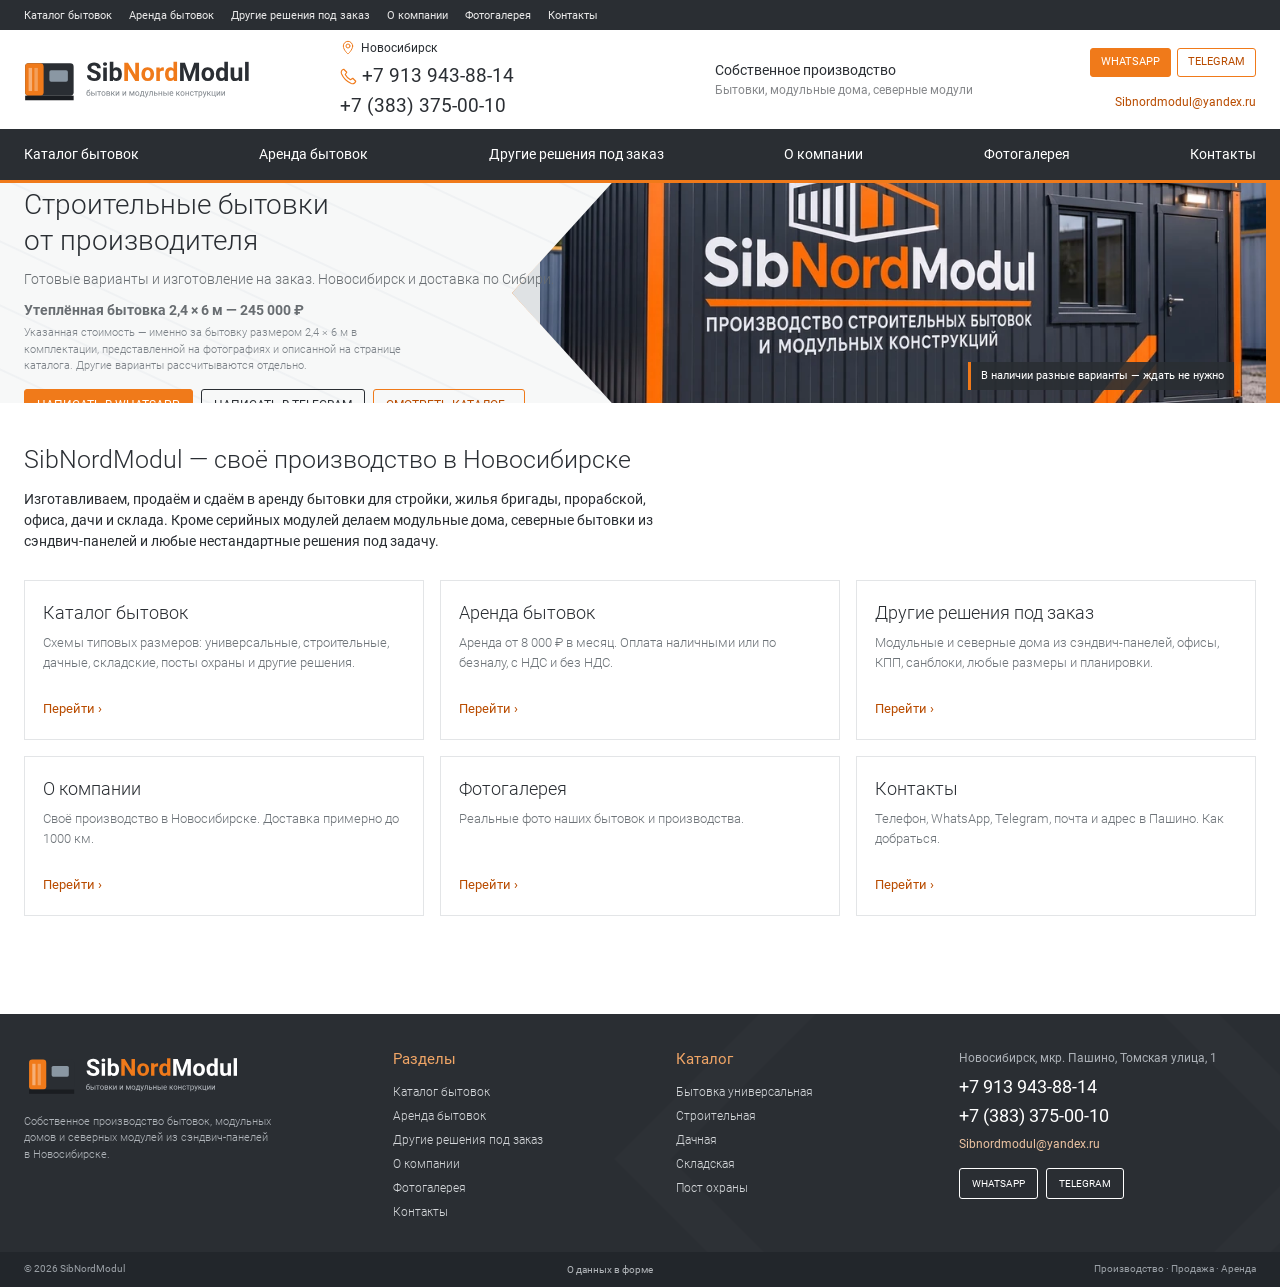
==== commit b16df876: "Add Novosibirsk landline +7 (383) 375-00-10 next to the mobile number Show the city number alongside" ====
--- a/index.html
+++ b/index.html
@@ -23,7 +23,10 @@
 </a>
 <div class="header__local">
 <p><svg aria-hidden="true" class="icon"><use href="#i-pin"></use></svg> Новосибирск</p>
+<div class="phones">
 <a class="phone" href="tel:+79139438814"><svg aria-hidden="true" class="icon"><use href="#i-phone"></use></svg>+7 913 943-88-14</a>
+<a class="phone" href="tel:+73833750010">+7 (383) 375-00-10</a>
+</div>
 </div>
 <div class="header__note"><strong>Собственное производство</strong>Бытовки, модульные дома, северные модули</div>
 <div class="header__actions">
@@ -85,7 +88,10 @@
 </ul></div>
 <div class="footer__contact">
 <p>Новосибирск, мкр. Пашино, Томская улица, 1</p>
+<div class="phones">
 <a class="phone" href="tel:+79139438814">+7 913 943-88-14</a>
+<a class="phone" href="tel:+73833750010">+7 (383) 375-00-10</a>
+</div>
 <a class="mail" href="mailto:Sibnordmodul@yandex.ru">Sibnordmodul@yandex.ru</a>
 <div class="footer-chats">
 <a class="button button--white" href="https://wa.me/79139438814" target="_blank" rel="noopener">WhatsApp</a>
@@ -107,17 +113,20 @@
 </nav>
 <dialog aria-labelledby="drawer-title" class="drawer" id="menu-drawer">
 <div class="drawer__top"><span id="drawer-title">SibNordModul</span>
-<button aria-label="Закрыть меню" data-close="" type="button"><svg aria-hidden="true" class="icon"><use href="#i-close"></use></svg></button></div>
+<button class="close-btn" aria-label="Закрыть меню" data-close="" type="button"><svg aria-hidden="true" class="icon"><use href="#i-close"></use></svg></button></div>
 <nav><a href="catalog/">Каталог бытовок</a><a href="rent/">Аренда бытовок</a><a href="custom/">Другие решения под заказ</a><a href="about/">О компании</a><a href="gallery/">Фотогалерея</a><a href="contacts/">Контакты</a></nav>
 <div class="drawer__contact">
+<div class="phones">
 <a class="phone" href="tel:+79139438814">+7 913 943-88-14</a>
+<a class="phone" href="tel:+73833750010">+7 (383) 375-00-10</a>
+</div>
 <a class="mail" href="mailto:Sibnordmodul@yandex.ru">Sibnordmodul@yandex.ru</a>
 <a class="button button--fill" href="https://wa.me/79139438814" target="_blank" rel="noopener">WhatsApp</a>
 <a class="button" href="https://t.me/Volt0ne" target="_blank" rel="noopener">Telegram</a>
 </div></dialog>
 <dialog aria-labelledby="photo-title" class="modal photo-modal" id="photo-modal">
 <div class="modal__head"><h2 id="photo-title">Фото</h2>
-<button aria-label="Закрыть" data-close="" type="button"><svg aria-hidden="true" class="icon"><use href="#i-close"></use></svg></button></div>
+<button class="close-btn" aria-label="Закрыть" data-close="" type="button"><svg aria-hidden="true" class="icon"><use href="#i-close"></use></svg></button></div>
 <div class="photo-modal__frame">
 <button class="photo-arrow prev" type="button" aria-label="Назад">‹</button>
 <img alt="" id="lightbox-image"/>
@@ -127,7 +136,7 @@
 </dialog>
 <dialog aria-labelledby="privacy-title" class="modal" id="privacy-modal">
 <div class="modal__head"><h2 id="privacy-title">О данных в форме</h2>
-<button aria-label="Закрыть" data-close="" type="button"><svg aria-hidden="true" class="icon"><use href="#i-close"></use></svg></button></div>
+<button class="close-btn" aria-label="Закрыть" data-close="" type="button"><svg aria-hidden="true" class="icon"><use href="#i-close"></use></svg></button></div>
 <div class="modal__body privacy-text">
 <p>Этот сайт не отправляет и не сохраняет данные формы на сервере. Имя, телефон и выбранный вариант используются в вашем браузере, чтобы подготовить сообщение.</p>
 <p>При нажатии кнопки откроется WhatsApp или почтовая программа. Данные будут переданы выбранному сервису в тексте черновика только после вашего подтверждения.</p>
--- a/styles.css
+++ b/styles.css
@@ -2,7 +2,7 @@
 /* Compact commercial catalogue: narrow utility bar, contact masthead, category
    navigation, diagonal banner, benefits rail, three-column product catalogue. */
 :root{--ink:#2A2E33;--accent:#F07A1A;--accent-dark:#b94c00;--pale:#fce9da;--muted:#87898c;--line:#e3e5e7;--soft:#f7f8f9;--white:#fff}
-*{box-sizing:border-box}html{scroll-behavior:smooth;scroll-padding-top:25px}body{margin:0;font:14px/1.5 Roboto,Arial,sans-serif;color:var(--ink);background:#fff;-webkit-text-size-adjust:100%}a{color:inherit;text-decoration:none;transition:color .15s}a:hover{color:var(--accent-dark)}button,input,select,textarea{font:inherit}button,a,input,select,textarea{-webkit-tap-highlight-color:transparent}button{cursor:pointer}button:disabled{cursor:not-allowed}a:focus-visible,button:focus-visible,input:focus-visible,select:focus-visible,textarea:focus-visible{outline:2px solid var(--accent);outline-offset:4px}img{max-width:100%;display:block}svg.icon{width:23px;height:23px;flex:none;fill:none;stroke:currentColor;stroke-width:1.5;stroke-linecap:round;stroke-linejoin:round}svg.sprite{position:absolute;width:0;height:0;overflow:hidden}.container{width:min(100%,1440px);padding:0 24px;margin:auto}h1,h2,h3,h4,p{margin:0}h1,h2,h3{font-weight:300;line-height:1.35}h2{font-size:25px;margin-bottom:22px}h3{font-size:19px}p+p{margin-top:12px}ul{padding:0;margin:0;list-style:none}.button{display:inline-flex;align-items:center;justify-content:center;gap:8px;border:1px solid var(--accent);background:transparent;border-radius:3px;padding:8px 12px;color:var(--accent-dark);font-size:12px;line-height:1.3;text-transform:uppercase;transition:background .16s,color .16s,border-color .16s;white-space:nowrap}.button:hover{color:#fff;background:var(--accent);border-color:var(--accent)}.button--fill{background:var(--accent);border-color:var(--accent);color:#fff}.button--fill:hover{background:var(--accent-dark);border-color:var(--accent-dark)}.button--ink{border-color:var(--ink);color:var(--ink)}.button--ink:hover{background:var(--ink);border-color:var(--ink);color:#fff}.button--white{border-color:#fff;color:#fff}.button--white:hover{background:#fff;color:var(--ink)}.button .icon{width:17px;height:17px}.subtle{color:#777f86;font-size:13px}.top-line{background:var(--ink);color:#e7e7e7;font-size:11px;line-height:1}.top-line__inner{height:30px;display:flex;justify-content:space-between;align-items:center;gap:20px}.menu-top{display:flex;gap:17px}.menu-top a:hover{color:#ffc394}.search{display:flex;align-items:center;background:#41464c;height:22px;width:242px}.search input{width:100%;min-width:0;border:0;padding:3px 9px;background:none;color:#fff;font-size:11px;outline-offset:0}.search input::placeholder{color:#babdc0}.search button{display:flex;background:none;border:0;color:#ffa359;padding:2px 7px}.search .icon{width:15px;height:15px}.header__inner{height:99px;display:flex;align-items:center;gap:42px}.logo{display:flex;align-items:center;gap:10px;flex:none}.logo>img{width:65px;height:60px;object-fit:contain}.logo__name{display:block;white-space:nowrap;font-size:25px;font-weight:700;letter-spacing:-1px;line-height:1.3}.nord{color:var(--accent)}.logo__sub{display:block;font-size:10.5px;font-weight:300;color:#7c8288;white-space:nowrap;letter-spacing:.15px}.header__local{margin-left:30px;flex:1}.header__local p{font-size:12px;display:flex;align-items:center;gap:5px;margin-bottom:5px}.header__local p .icon{width:16px;height:16px;color:var(--accent)}.phone{white-space:nowrap;font-size:19px;color:var(--ink)}.phone .icon{width:18px;height:18px;vertical-align:-3px;color:var(--accent);margin-right:4px}.header__note{line-height:1.6;font-size:12px;flex:1;color:#87898c}.header__note strong{display:block;color:var(--ink);font-weight:400;font-size:14px}.header__actions{text-align:right;flex:none}.header__actions .button{margin-bottom:8px}.header__mail{display:block;font-size:12px;color:var(--accent-dark)}.category-nav{background:var(--ink);border-bottom:3px solid var(--accent);color:#fff}.category-nav__inner{min-height:51px;display:flex;align-items:stretch;justify-content:space-between;gap:15px}.category-nav a{display:flex;align-items:center;gap:11px;font-size:14px;line-height:1.25;padding:10px 0;min-height:51px}.category-nav a:hover{color:#ffb879}.category-nav .icon{width:28px;height:25px;stroke-width:1.4}.category-nav .chev{font-size:15px;color:#aeb2b6;margin-left:4px}.hero{height:254px;background:#f7f8f8;position:relative;overflow:hidden}.hero::before{content:'';position:absolute;inset:0;background:repeating-linear-gradient(25deg,transparent 0 29px,#e9ecef 30px 31px,transparent 32px 58px);opacity:.55}.hero__inner{position:relative;height:100%;display:flex;align-items:center}.hero__copy{position:relative;z-index:3;width:47%;padding-right:35px}.hero__kicker{font-size:11px;letter-spacing:1.3px;text-transform:uppercase;margin-bottom:8px;color:#8a6d57}.hero h1{font-size:30px;line-height:1.3;margin-bottom:10px;max-width:420px}.hero__copy>p{font-size:14px;color:#686d71;font-weight:300}.hero__link{display:inline-block;margin-top:19px;font-size:16px;font-weight:300}.hero__link span{display:inline-block;color:var(--accent);margin-left:6px;transition:transform .2s}.hero__link:hover span{transform:translateX(4px)}.hero__visual{position:absolute;top:0;bottom:0;right:0;width:60%;background:#dfe2e4;clip-path:polygon(13% 0,100% 0,100% 100%,13% 100%,0 50%);border-right:14px solid var(--accent)}.hero__visual::before{content:'';position:absolute;inset:0;background:var(--accent);clip-path:polygon(10% 0,13% 0,0 50%,13% 100%,10% 100%,0 58%,0 42%);z-index:2}.hero__visual picture,.hero__visual img{width:100%;height:100%}.hero__visual img{object-fit:cover;object-position:54% 54%;padding-left:28px}.hero__stock{position:absolute;bottom:13px;right:32px;background:rgba(42,46,51,.88);color:#fff;padding:6px 10px;font-size:11px;z-index:3;border-left:3px solid var(--accent)}.service-nav{background:var(--pale);color:#65472f}.service-nav__inner{display:flex;justify-content:space-between;align-items:center;min-height:39px;gap:15px;font-size:12px}.service-nav a{padding:9px 0;white-space:nowrap}.service-nav a:hover{color:#a74800}.page-columns{display:grid;grid-template-columns:265px minmax(0,1fr);gap:34px;padding-top:30px;padding-bottom:10px}.column-left{min-width:0;padding-right:14px}.benefits-visual{padding:15px 15px 0}.benefit{text-align:center;margin-bottom:32px}.benefit .icon{display:block;color:var(--accent);width:53px;height:53px;stroke-width:1.3;margin:0 auto 12px}.benefit h3{font-size:18px;color:var(--accent-dark)}.benefit p{font-size:14px;font-weight:300;color:#8a8f93}.rail-title{text-align:center;font-size:19px;margin:42px 0 27px}.rail-list{counter-reset:rail}.rail-list li{position:relative;padding-left:54px;margin:0 0 29px 12px;font-size:12px;line-height:1.5;color:#8b8e92;max-width:220px}.rail-list li::before{counter-increment:rail;content:counter(rail);position:absolute;left:0;top:-6px;font-size:48px;font-weight:300;color:#f0d0b7;line-height:1}.rail-list strong{display:block;font-weight:400;font-size:14px;color:var(--ink);border-bottom:1px solid var(--line);padding-bottom:7px;margin-bottom:7px}.rail-contact{margin-top:34px;padding:20px 17px;background:var(--soft);border:1px solid var(--line)}.rail-contact h3{font-size:18px;margin-bottom:10px}.rail-contact p{font-size:12px;color:#777d82;margin-bottom:15px}.rail-contact .phone{font-size:16px;display:block;margin-bottom:14px}.rail-contact .button{width:100%}.catalog-head{display:flex;justify-content:space-between;align-items:center;gap:15px;margin-bottom:20px}.catalog-head h2{margin:0}.catalog-head>a{color:var(--accent-dark);font-size:12px}.catalog-intro{font-size:13px;color:#83888c;margin:-8px 0 17px}.catalog-tabs{display:flex;gap:19px;border-bottom:1px solid var(--line);margin-bottom:21px;align-items:center}.catalog-tabs button{font-size:12px;background:none;padding:0 0 10px;border:0;color:#737b81;position:relative;white-space:nowrap}.catalog-tabs button[aria-pressed=true]{color:var(--accent-dark)}.catalog-tabs button[aria-pressed=true]::after{content:'';height:2px;position:absolute;bottom:-1px;left:0;right:0;background:var(--accent)}.product-grid{display:grid;grid-template-columns:repeat(3,minmax(0,1fr));gap:28px 20px}.product{min-width:0;position:relative}.product-box{height:100%;display:flex;flex-direction:column;border:1px solid var(--line);border-radius:3px;background:#fff;padding:14px;transition:border-color .2s,box-shadow .2s;position:relative}.product-box:hover{border-color:var(--accent);box-shadow:0 5px 18px #2a2e3310}.product__image{height:177px;background:#f7f8f9;display:flex;align-items:center;justify-content:center;margin-bottom:16px;overflow:hidden;border-radius:1px}.product__image img{height:100%;width:100%;object-fit:contain}.product__image--photo img{object-fit:cover;object-position:50% 60%}.sticker{position:absolute;top:7px;left:7px;background:var(--accent);color:#fff;padding:2px 6px;font-size:10px;line-height:1.6;border-radius:2px;text-transform:uppercase;z-index:1}.sticker--soft{background:#eceef0;color:#73797e}.product h3{font-size:16px;line-height:1.4;font-weight:400;margin-bottom:4px}.product h3 a:hover{color:var(--accent-dark)}.product__size{font-size:12px;color:#969b9f;line-height:1.5;margin-bottom:12px}.product__footer{display:flex;justify-content:space-between;align-items:center;gap:5px;margin-top:auto;padding-top:3px}.product__price{font-size:15px;color:var(--accent-dark);line-height:1.35}.product__price--request{font-size:13px}.product__footer .button{padding:6px 7px;font-size:10px;flex:none}.product__status{font-size:10px;color:#999ea2;margin-top:8px}.empty-results{padding:30px 0;color:#72777d}.content-section{margin-top:43px;padding-top:0}.content-section h2{margin-bottom:19px}.section-note{font-size:13px;font-weight:300;color:#878e94;line-height:1.6;margin:-10px 0 19px}.rent-banner{margin-top:34px;padding:24px 25px;background:#f9eee5;position:relative;display:flex;gap:25px;align-items:center;overflow:hidden;border-left:3px solid var(--accent)}.rent-banner::after{content:'';position:absolute;right:-70px;top:-100px;width:230px;height:350px;border:26px solid #f2ddce;transform:rotate(35deg);pointer-events:none}.rent-banner>div{flex:1;position:relative;z-index:1}.rent-banner h2{font-size:22px;margin-bottom:7px}.rent-banner p{font-size:13px;color:#7c746f;max-width:430px}.rent-banner>.button{position:relative;z-index:1;flex:none}.model-heading{display:flex;justify-content:space-between;align-items:start;gap:15px}.model-heading h2{max-width:480px}.model-price{text-align:right;white-space:nowrap;font-size:24px;font-weight:300;color:var(--accent-dark)}.model-price small{display:block;color:#91969b;font-size:11px;font-weight:400}.model{display:grid;grid-template-columns:40% 1fr;gap:24px;align-items:start}.model__photo{position:relative;overflow:hidden;background:var(--soft)}.model__photo>img{width:100%;height:310px;object-fit:cover;object-position:50% 62%}.model__photo button{position:absolute;right:10px;bottom:10px;border:0;background:#fff;padding:7px;display:flex;color:var(--ink);border-radius:2px}.model__photo .icon{width:17px;height:17px}.model__caption{font-size:11px;color:#8b9298;padding:9px 0}.specs{display:grid;grid-template-columns:1fr 1fr;gap:17px 22px}.spec h3{font-size:15px;font-weight:400;padding-bottom:7px;margin-bottom:7px;border-bottom:1px solid var(--line);display:flex;gap:7px;align-items:center}.spec h3 .icon{width:18px;height:18px;color:var(--accent-dark)}.spec ul{font-size:12px;font-weight:300;line-height:1.65;color:#697079}.spec li{position:relative;padding-left:11px}.spec li::before{content:'';width:3px;height:3px;position:absolute;top:8px;left:0;background:#ddad88}.model-payments{display:flex;gap:25px;align-items:center;border-top:1px solid var(--line);padding-top:18px;margin-top:15px}.model-payments>p{font-size:12px;color:#7b8288;flex:1}.extra-grid{display:grid;grid-template-columns:repeat(3,minmax(0,1fr));border-top:1px solid var(--line);border-left:1px solid var(--line)}.extra-item{border-right:1px solid var(--line);border-bottom:1px solid var(--line);padding:17px 14px;display:flex;align-items:start;gap:11px}.extra-item>.icon{color:var(--accent-dark);width:26px;height:26px}.extra-item h3{font-size:14px;font-weight:400}.extra-item p{font-size:11px;font-weight:300;color:#8a8e93;margin-top:4px}.order-grid{display:grid;grid-template-columns:repeat(3,minmax(0,1fr));gap:20px}.order-card{border:1px solid var(--line);border-radius:3px;padding:14px;position:relative}.order-card img{width:100%;height:130px;object-fit:contain;margin-bottom:12px;background:var(--soft)}.order-card h3{font-size:15px;font-weight:400;margin-bottom:3px}.order-card p{font-size:12px;color:#999ea3}.order-card .button{font-size:10px;padding:6px 8px;margin-top:12px}.order-card .sticker{font-size:9px}.about-row{display:grid;grid-template-columns:1fr 34%;gap:25px}.text-content{font-weight:300;font-size:14px;line-height:1.65;color:#646b71}.text-content strong{font-weight:400;color:var(--ink)}.about-photo img{height:245px;width:100%;object-fit:cover;object-position:50% 45%}.about-photo figcaption{font-size:11px;color:#999ea3;margin-top:7px}.about-photo{margin:0}.gallery-head{display:flex;align-items:center;justify-content:space-between;gap:15px}.gallery-head span{font-size:12px;color:#959b9f}.gallery{display:grid;grid-template-columns:repeat(4,minmax(0,1fr));gap:9px}.gallery a{position:relative;background:var(--soft);overflow:hidden;display:block}.gallery img{height:124px;width:100%;object-fit:cover;transition:transform .3s}.gallery a:hover img{transform:scale(1.04)}.gallery span{position:absolute;left:0;bottom:0;right:0;background:linear-gradient(transparent,#171e25b8);color:#fff;padding:16px 9px 6px;font-size:10px}.steps{display:grid;grid-template-columns:repeat(4,minmax(0,1fr));gap:20px;counter-reset:step}.step{position:relative;padding-top:34px}.step::before{counter-increment:step;content:'0' counter(step);position:absolute;top:0;left:0;font-size:25px;line-height:1;font-weight:300;color:var(--accent)}.step::after{content:'';height:1px;position:absolute;top:14px;left:42px;right:0;background:var(--line)}.step h3{font-size:15px;font-weight:400;margin-bottom:7px}.step p{font-size:12px;color:#8c9297;font-weight:300;line-height:1.6}.request-box{margin-top:40px;background:#f4f5f6;border:1px solid var(--line);padding:28px 25px}.request-box h2{margin-bottom:7px}.request-box>p{font-size:13px;font-weight:300;color:#7d858b;margin-bottom:20px}.callback-form .form-row{display:grid;grid-template-columns:1fr 1fr auto;gap:12px;align-items:end}.callback-form label{display:block;font-size:11px;color:#7f868d}.callback-form input,.callback-form select,.callback-form textarea{display:block;width:100%;min-width:0;border:1px solid #d8dbde;background:#fff;border-radius:2px;padding:10px 11px;color:var(--ink);font-size:13px;margin-top:5px;min-height:39px}.callback-form textarea{min-height:80px;resize:vertical}.callback-form .button{min-height:39px;font-size:11px}.form-bottom{display:flex;justify-content:space-between;gap:12px;margin-top:13px;font-size:10px;color:#959a9e;line-height:1.5}.form-bottom button{padding:0;border:0;background:none;color:var(--accent-dark);font-size:11px;text-decoration:underline;flex:none}.form-status{font-size:12px;color:var(--accent-dark);margin-top:9px}.contacts-section{display:grid;grid-template-columns:1fr 1fr;gap:25px;margin-top:35px;padding:0 0 30px}.contacts-section h2{font-size:23px;margin-bottom:14px}.contacts-section p{font-size:13px;font-weight:300;color:#7f878d}.contacts-section .phone{display:block;font-weight:400;font-size:23px;margin:5px 0 9px;color:var(--ink)}.contacts-section .mail{font-size:14px;color:var(--accent-dark)}.social-links{display:flex;gap:13px;margin-top:17px}.social-links a{display:flex;gap:5px;align-items:center;font-size:12px}.social-links .icon{width:18px;height:18px;color:var(--accent-dark)}.payment-list{margin-top:14px}.payment-list li{padding:5px 0;font-size:13px;font-weight:300;color:#6e767c}.payment-list .icon{height:16px;width:16px;vertical-align:-3px;margin-right:7px;color:var(--accent-dark)}.footer{margin-top:38px;background:var(--ink);color:#fff;position:relative;overflow:hidden;padding-top:35px}.footer::before{content:'';position:absolute;right:2%;top:-120px;width:450px;height:450px;border:40px solid #ffffff04;transform:rotate(45deg);pointer-events:none}.footer__grid{display:grid;grid-template-columns:1.35fr 1fr 1fr 1.2fr;gap:35px;position:relative;padding-bottom:28px}.footer .logo>img{width:44px;height:46px}.footer .logo__name{font-size:19px}.footer .logo__sub{font-size:8px;color:#b7bbc0}.footer__intro p{font-size:11px;font-weight:300;color:#aeb3b8;margin-top:13px;max-width:250px}.footer h3{font-size:15px;font-weight:400;color:#f0a566;margin-bottom:11px}.footer ul{font-size:12px;font-weight:300;color:#d5d8db;line-height:2}.footer a:hover{color:#ffb477}.footer .phone{font-size:18px;color:#fff}.footer__contact>p{font-size:12px;color:#acb1b7;margin-bottom:6px}.footer__contact .mail{display:block;color:#ebc2a1;font-size:12px;margin:6px 0 15px}.footer .button{font-size:10px}.footer__bottom{background:#22262b;padding:9px 0;color:#999fa5;font-size:10px;position:relative}.footer__bottom .container{display:flex;justify-content:space-between;gap:20px}.footer__bottom button{color:#b0b4b8;border:0;background:none;font:inherit;cursor:pointer}.mobile-dock{display:none}.drawer{border:0;margin:0;padding:0;max-width:none;max-height:none;width:min(360px,90vw);height:100%;background:var(--ink);color:#fff}.drawer::backdrop{background:#17202ab3}.drawer__top{display:flex;align-items:center;justify-content:space-between;padding:22px 23px;border-bottom:1px solid #ffffff20;font-size:21px;font-weight:300}.close-btn{background:none;border:0;display:flex;align-items:center;justify-content:center;width:32px;height:32px;color:inherit}.drawer nav{padding:10px 23px}.drawer nav a{display:block;padding:11px 0;border-bottom:1px solid #ffffff12;font-size:16px;font-weight:300}.drawer__contact{padding:20px 23px}.drawer__contact .phone{color:#fff;font-size:20px}.drawer__contact .mail{font-size:12px;color:#e3b38f;display:block;margin-top:8px}.modal{padding:0;border:0;border-radius:3px;max-width:calc(100vw - 30px);width:470px;box-shadow:0 20px 80px #0005}.modal::backdrop{background:#171e26b8}.modal__head{display:flex;align-items:center;justify-content:space-between;gap:15px;padding:23px 25px 15px}.modal__head h2{margin:0;font-size:24px}.modal__body{padding:0 25px 25px}.modal__body>p{font-size:13px;font-weight:300;color:#7c858c;margin-bottom:20px}.modal .callback-form .form-row{grid-template-columns:1fr}.modal .form-bottom{display:block}.modal .form-bottom button{margin-top:10px}.modal .callback-form label{font-size:12px}.photo-modal{background:#1d232a;width:900px;color:#fff}.photo-modal .modal__head{padding:12px 17px}.photo-modal .modal__head h2{font-size:16px}.photo-modal__frame{height:min(72vh,750px);display:flex;align-items:center;justify-content:center;position:relative}.photo-modal__frame img{height:100%;width:100%;object-fit:contain}.photo-arrow{position:absolute;top:calc(50% - 20px);border:1px solid #ffffff60;border-radius:50%;background:#1c242b80;color:#fff;width:37px;height:37px;font-size:22px}.photo-arrow.prev{left:12px}.photo-arrow.next{right:12px}.photo-counter{text-align:center;font-size:11px;color:#bfc4c8;padding:10px}.privacy-text{font-size:13px;line-height:1.7;color:#68727b}.privacy-text p+p{margin-top:10px}[hidden]{display:none!important}
+*{box-sizing:border-box}html{scroll-behavior:smooth;scroll-padding-top:25px}body{margin:0;font:14px/1.5 Roboto,Arial,sans-serif;color:var(--ink);background:#fff;-webkit-text-size-adjust:100%}a{color:inherit;text-decoration:none;transition:color .15s}a:hover{color:var(--accent-dark)}button,input,select,textarea{font:inherit}button,a,input,select,textarea{-webkit-tap-highlight-color:transparent}button{cursor:pointer}button:disabled{cursor:not-allowed}a:focus-visible,button:focus-visible,input:focus-visible,select:focus-visible,textarea:focus-visible{outline:2px solid var(--accent);outline-offset:4px}img{max-width:100%;display:block}svg.icon{width:23px;height:23px;flex:none;fill:none;stroke:currentColor;stroke-width:1.5;stroke-linecap:round;stroke-linejoin:round}svg.sprite{position:absolute;width:0;height:0;overflow:hidden}.container{width:min(100%,1440px);padding:0 24px;margin:auto}h1,h2,h3,h4,p{margin:0}h1,h2,h3{font-weight:300;line-height:1.35}h2{font-size:25px;margin-bottom:22px}h3{font-size:19px}p+p{margin-top:12px}ul{padding:0;margin:0;list-style:none}.button{display:inline-flex;align-items:center;justify-content:center;gap:8px;border:1px solid var(--accent);background:transparent;border-radius:3px;padding:8px 12px;color:var(--accent-dark);font-size:12px;line-height:1.3;text-transform:uppercase;transition:background .16s,color .16s,border-color .16s;white-space:nowrap}.button:hover{color:#fff;background:var(--accent);border-color:var(--accent)}.button--fill{background:var(--accent);border-color:var(--accent);color:#fff}.button--fill:hover{background:var(--accent-dark);border-color:var(--accent-dark)}.button--ink{border-color:var(--ink);color:var(--ink)}.button--ink:hover{background:var(--ink);border-color:var(--ink);color:#fff}.button--white{border-color:#fff;color:#fff}.button--white:hover{background:#fff;color:var(--ink)}.button .icon{width:17px;height:17px}.subtle{color:#777f86;font-size:13px}.top-line{background:var(--ink);color:#e7e7e7;font-size:11px;line-height:1}.top-line__inner{height:30px;display:flex;justify-content:space-between;align-items:center;gap:20px}.menu-top{display:flex;gap:17px}.menu-top a:hover{color:#ffc394}.search{display:flex;align-items:center;background:#41464c;height:22px;width:242px}.search input{width:100%;min-width:0;border:0;padding:3px 9px;background:none;color:#fff;font-size:11px;outline-offset:0}.search input::placeholder{color:#babdc0}.search button{display:flex;background:none;border:0;color:#ffa359;padding:2px 7px}.search .icon{width:15px;height:15px}.header__inner{height:99px;display:flex;align-items:center;gap:42px}.logo{display:flex;align-items:center;gap:10px;flex:none}.logo>img{width:65px;height:60px;object-fit:contain}.logo__name{display:block;white-space:nowrap;font-size:25px;font-weight:700;letter-spacing:-1px;line-height:1.3}.nord{color:var(--accent)}.logo__sub{display:block;font-size:10.5px;font-weight:300;color:#7c8288;white-space:nowrap;letter-spacing:.15px}.header__local{margin-left:30px;flex:1}.header__local p{font-size:12px;display:flex;align-items:center;gap:5px;margin-bottom:5px}.header__local p .icon{width:16px;height:16px;color:var(--accent)}.phone{white-space:nowrap;font-size:19px;color:var(--ink)}.phone .icon{width:18px;height:18px;vertical-align:-3px;color:var(--accent);margin-right:4px}.header__note{line-height:1.6;font-size:12px;flex:1;color:#87898c}.header__note strong{display:block;color:var(--ink);font-weight:400;font-size:14px}.header__actions{text-align:right;flex:none}.header__actions .button{margin-bottom:8px}.header__mail{display:block;font-size:12px;color:var(--accent-dark)}.category-nav{background:var(--ink);border-bottom:3px solid var(--accent);color:#fff}.category-nav__inner{min-height:51px;display:flex;align-items:stretch;justify-content:space-between;gap:15px}.category-nav a{display:flex;align-items:center;gap:11px;font-size:14px;line-height:1.25;padding:10px 0;min-height:51px}.category-nav a:hover{color:#ffb879}.category-nav .icon{width:28px;height:25px;stroke-width:1.4}.category-nav .chev{font-size:15px;color:#aeb2b6;margin-left:4px}.hero{height:254px;background:#f7f8f8;position:relative;overflow:hidden}.hero::before{content:'';position:absolute;inset:0;background:repeating-linear-gradient(25deg,transparent 0 29px,#e9ecef 30px 31px,transparent 32px 58px);opacity:.55}.hero__inner{position:relative;height:100%;display:flex;align-items:center}.hero__copy{position:relative;z-index:3;width:47%;padding-right:35px}.hero__kicker{font-size:11px;letter-spacing:1.3px;text-transform:uppercase;margin-bottom:8px;color:#8a6d57}.hero h1{font-size:30px;line-height:1.3;margin-bottom:10px;max-width:420px}.hero__copy>p{font-size:14px;color:#686d71;font-weight:300}.hero__link{display:inline-block;margin-top:19px;font-size:16px;font-weight:300}.hero__link span{display:inline-block;color:var(--accent);margin-left:6px;transition:transform .2s}.hero__link:hover span{transform:translateX(4px)}.hero__visual{position:absolute;top:0;bottom:0;right:0;width:60%;background:#dfe2e4;clip-path:polygon(13% 0,100% 0,100% 100%,13% 100%,0 50%);border-right:14px solid var(--accent)}.hero__visual::before{content:'';position:absolute;inset:0;background:var(--accent);clip-path:polygon(10% 0,13% 0,0 50%,13% 100%,10% 100%,0 58%,0 42%);z-index:2}.hero__visual picture,.hero__visual img{width:100%;height:100%}.hero__visual img{object-fit:cover;object-position:54% 54%;padding-left:28px}.hero__stock{position:absolute;bottom:13px;right:32px;background:rgba(42,46,51,.88);color:#fff;padding:6px 10px;font-size:11px;z-index:3;border-left:3px solid var(--accent)}.service-nav{background:var(--pale);color:#65472f}.service-nav__inner{display:flex;justify-content:space-between;align-items:center;min-height:39px;gap:15px;font-size:12px}.service-nav a{padding:9px 0;white-space:nowrap}.service-nav a:hover{color:#a74800}.page-columns{display:grid;grid-template-columns:265px minmax(0,1fr);gap:34px;padding-top:30px;padding-bottom:10px}.column-left{min-width:0;padding-right:14px}.benefits-visual{padding:15px 15px 0}.benefit{text-align:center;margin-bottom:32px}.benefit .icon{display:block;color:var(--accent);width:53px;height:53px;stroke-width:1.3;margin:0 auto 12px}.benefit h3{font-size:18px;color:var(--accent-dark)}.benefit p{font-size:14px;font-weight:300;color:#8a8f93}.rail-title{text-align:center;font-size:19px;margin:42px 0 27px}.rail-list{counter-reset:rail}.rail-list li{position:relative;padding-left:54px;margin:0 0 29px 12px;font-size:12px;line-height:1.5;color:#8b8e92;max-width:220px}.rail-list li::before{counter-increment:rail;content:counter(rail);position:absolute;left:0;top:-6px;font-size:48px;font-weight:300;color:#f0d0b7;line-height:1}.rail-list strong{display:block;font-weight:400;font-size:14px;color:var(--ink);border-bottom:1px solid var(--line);padding-bottom:7px;margin-bottom:7px}.rail-contact{margin-top:34px;padding:20px 17px;background:var(--soft);border:1px solid var(--line)}.rail-contact h3{font-size:18px;margin-bottom:10px}.rail-contact p{font-size:12px;color:#777d82;margin-bottom:15px}.rail-contact .phone{font-size:16px;display:block;margin-bottom:14px}.rail-contact .button{width:100%}.catalog-head{display:flex;justify-content:space-between;align-items:center;gap:15px;margin-bottom:20px}.catalog-head h2{margin:0}.catalog-head>a{color:var(--accent-dark);font-size:12px}.catalog-intro{font-size:13px;color:#83888c;margin:-8px 0 17px}.catalog-tabs{display:flex;gap:19px;border-bottom:1px solid var(--line);margin-bottom:21px;align-items:center}.catalog-tabs button{font-size:12px;background:none;padding:0 0 10px;border:0;color:#737b81;position:relative;white-space:nowrap}.catalog-tabs button[aria-pressed=true]{color:var(--accent-dark)}.catalog-tabs button[aria-pressed=true]::after{content:'';height:2px;position:absolute;bottom:-1px;left:0;right:0;background:var(--accent)}.product-grid{display:grid;grid-template-columns:repeat(3,minmax(0,1fr));gap:28px 20px}.product{min-width:0;position:relative}.product-box{height:100%;display:flex;flex-direction:column;border:1px solid var(--line);border-radius:3px;background:#fff;padding:14px;transition:border-color .2s,box-shadow .2s;position:relative}.product-box:hover{border-color:var(--accent);box-shadow:0 5px 18px #2a2e3310}.product__image{height:177px;background:#f7f8f9;display:flex;align-items:center;justify-content:center;margin-bottom:16px;overflow:hidden;border-radius:1px}.product__image img{height:100%;width:100%;object-fit:contain}.product__image--photo img{object-fit:cover;object-position:50% 60%}.sticker{position:absolute;top:7px;left:7px;background:var(--accent);color:#fff;padding:2px 6px;font-size:10px;line-height:1.6;border-radius:2px;text-transform:uppercase;z-index:1}.sticker--soft{background:#eceef0;color:#73797e}.product h3{font-size:16px;line-height:1.4;font-weight:400;margin-bottom:4px}.product h3 a:hover{color:var(--accent-dark)}.product__size{font-size:12px;color:#969b9f;line-height:1.5;margin-bottom:12px}.product__footer{display:flex;justify-content:space-between;align-items:center;gap:5px;margin-top:auto;padding-top:3px}.product__price{font-size:15px;color:var(--accent-dark);line-height:1.35}.product__price--request{font-size:13px}.product__footer .button{padding:6px 7px;font-size:10px;flex:none}.product__status{font-size:10px;color:#999ea2;margin-top:8px}.empty-results{padding:30px 0;color:#72777d}.content-section{margin-top:43px;padding-top:0}.content-section h2{margin-bottom:19px}.section-note{font-size:13px;font-weight:300;color:#878e94;line-height:1.6;margin:-10px 0 19px}.rent-banner{margin-top:34px;padding:24px 25px;background:#f9eee5;position:relative;display:flex;gap:25px;align-items:center;overflow:hidden;border-left:3px solid var(--accent)}.rent-banner::after{content:'';position:absolute;right:-70px;top:-100px;width:230px;height:350px;border:26px solid #f2ddce;transform:rotate(35deg);pointer-events:none}.rent-banner>div{flex:1;position:relative;z-index:1}.rent-banner h2{font-size:22px;margin-bottom:7px}.rent-banner p{font-size:13px;color:#7c746f;max-width:430px}.rent-banner>.button{position:relative;z-index:1;flex:none}.model-heading{display:flex;justify-content:space-between;align-items:start;gap:15px}.model-heading h2{max-width:480px}.model-price{text-align:right;white-space:nowrap;font-size:24px;font-weight:300;color:var(--accent-dark)}.model-price small{display:block;color:#91969b;font-size:11px;font-weight:400}.model{display:grid;grid-template-columns:40% 1fr;gap:24px;align-items:start}.model__photo{position:relative;overflow:hidden;background:var(--soft)}.model__photo>img{width:100%;height:310px;object-fit:cover;object-position:50% 62%}.model__photo button{position:absolute;right:10px;bottom:10px;border:0;background:#fff;padding:7px;display:flex;color:var(--ink);border-radius:2px}.model__photo .icon{width:17px;height:17px}.model__caption{font-size:11px;color:#8b9298;padding:9px 0}.specs{display:grid;grid-template-columns:1fr 1fr;gap:17px 22px}.spec h3{font-size:15px;font-weight:400;padding-bottom:7px;margin-bottom:7px;border-bottom:1px solid var(--line);display:flex;gap:7px;align-items:center}.spec h3 .icon{width:18px;height:18px;color:var(--accent-dark)}.spec ul{font-size:12px;font-weight:300;line-height:1.65;color:#697079}.spec li{position:relative;padding-left:11px}.spec li::before{content:'';width:3px;height:3px;position:absolute;top:8px;left:0;background:#ddad88}.model-payments{display:flex;gap:25px;align-items:center;border-top:1px solid var(--line);padding-top:18px;margin-top:15px}.model-payments>p{font-size:12px;color:#7b8288;flex:1}.extra-grid{display:grid;grid-template-columns:repeat(3,minmax(0,1fr));border-top:1px solid var(--line);border-left:1px solid var(--line)}.extra-item{border-right:1px solid var(--line);border-bottom:1px solid var(--line);padding:17px 14px;display:flex;align-items:start;gap:11px}.extra-item>.icon{color:var(--accent-dark);width:26px;height:26px}.extra-item h3{font-size:14px;font-weight:400}.extra-item p{font-size:11px;font-weight:300;color:#8a8e93;margin-top:4px}.order-grid{display:grid;grid-template-columns:repeat(3,minmax(0,1fr));gap:20px}.order-card{border:1px solid var(--line);border-radius:3px;padding:14px;position:relative}.order-card img{width:100%;height:130px;object-fit:contain;margin-bottom:12px;background:var(--soft)}.order-card h3{font-size:15px;font-weight:400;margin-bottom:3px}.order-card p{font-size:12px;color:#999ea3}.order-card .button{font-size:10px;padding:6px 8px;margin-top:12px}.order-card .sticker{font-size:9px}.about-row{display:grid;grid-template-columns:1fr 34%;gap:25px}.text-content{font-weight:300;font-size:14px;line-height:1.65;color:#646b71}.text-content strong{font-weight:400;color:var(--ink)}.about-photo img{height:245px;width:100%;object-fit:cover;object-position:50% 45%}.about-photo figcaption{font-size:11px;color:#999ea3;margin-top:7px}.about-photo{margin:0}.gallery-head{display:flex;align-items:center;justify-content:space-between;gap:15px}.gallery-head span{font-size:12px;color:#959b9f}.gallery{display:grid;grid-template-columns:repeat(4,minmax(0,1fr));gap:9px}.gallery a{position:relative;background:var(--soft);overflow:hidden;display:block}.gallery img{height:124px;width:100%;object-fit:cover;transition:transform .3s}.gallery a:hover img{transform:scale(1.04)}.gallery span{position:absolute;left:0;bottom:0;right:0;background:linear-gradient(transparent,#171e25b8);color:#fff;padding:16px 9px 6px;font-size:10px}.steps{display:grid;grid-template-columns:repeat(4,minmax(0,1fr));gap:20px;counter-reset:step}.step{position:relative;padding-top:34px}.step::before{counter-increment:step;content:'0' counter(step);position:absolute;top:0;left:0;font-size:25px;line-height:1;font-weight:300;color:var(--accent)}.step::after{content:'';height:1px;position:absolute;top:14px;left:42px;right:0;background:var(--line)}.step h3{font-size:15px;font-weight:400;margin-bottom:7px}.step p{font-size:12px;color:#8c9297;font-weight:300;line-height:1.6}.request-box{margin-top:40px;background:#f4f5f6;border:1px solid var(--line);padding:28px 25px}.request-box h2{margin-bottom:7px}.request-box>p{font-size:13px;font-weight:300;color:#7d858b;margin-bottom:20px}.callback-form .form-row{display:grid;grid-template-columns:1fr 1fr auto;gap:12px;align-items:end}.callback-form label{display:block;font-size:11px;color:#7f868d}.callback-form input,.callback-form select,.callback-form textarea{display:block;width:100%;min-width:0;border:1px solid #d8dbde;background:#fff;border-radius:2px;padding:10px 11px;color:var(--ink);font-size:13px;margin-top:5px;min-height:39px}.callback-form textarea{min-height:80px;resize:vertical}.callback-form .button{min-height:39px;font-size:11px}.form-bottom{display:flex;justify-content:space-between;gap:12px;margin-top:13px;font-size:10px;color:#959a9e;line-height:1.5}.form-bottom button{padding:0;border:0;background:none;color:var(--accent-dark);font-size:11px;text-decoration:underline;flex:none}.form-status{font-size:12px;color:var(--accent-dark);margin-top:9px}.contacts-section{display:grid;grid-template-columns:1fr 1fr;gap:25px;margin-top:35px;padding:0 0 30px}.contacts-section h2{font-size:23px;margin-bottom:14px}.contacts-section p{font-size:13px;font-weight:300;color:#7f878d}.contacts-section .phone{display:block;font-weight:400;font-size:23px;margin:5px 0 9px;color:var(--ink)}.contacts-section .mail{font-size:14px;color:var(--accent-dark)}.social-links{display:flex;gap:13px;margin-top:17px}.social-links a{display:flex;gap:5px;align-items:center;font-size:12px}.social-links .icon{width:18px;height:18px;color:var(--accent-dark)}.payment-list{margin-top:14px}.payment-list li{padding:5px 0;font-size:13px;font-weight:300;color:#6e767c}.payment-list .icon{height:16px;width:16px;vertical-align:-3px;margin-right:7px;color:var(--accent-dark)}.footer{margin-top:38px;background:var(--ink);color:#fff;position:relative;overflow:hidden;padding-top:35px}.footer::before{content:'';position:absolute;right:2%;top:-120px;width:450px;height:450px;border:40px solid #ffffff04;transform:rotate(45deg);pointer-events:none}.footer__grid{display:grid;grid-template-columns:1.35fr 1fr 1fr 1.2fr;gap:35px;position:relative;padding-bottom:28px}.footer .logo>img{width:44px;height:46px}.footer .logo__name{font-size:19px}.footer .logo__sub{font-size:8px;color:#b7bbc0}.footer__intro p{font-size:11px;font-weight:300;color:#aeb3b8;margin-top:13px;max-width:250px}.footer h3{font-size:15px;font-weight:400;color:#f0a566;margin-bottom:11px}.footer ul{font-size:12px;font-weight:300;color:#d5d8db;line-height:2}.footer a:hover{color:#ffb477}.footer .phone{font-size:18px;color:#fff}.footer__contact>p{font-size:12px;color:#acb1b7;margin-bottom:6px}.footer__contact .mail{display:block;color:#ebc2a1;font-size:12px;margin:6px 0 15px}.footer .button{font-size:10px}.footer__bottom{background:#22262b;padding:9px 0;color:#999fa5;font-size:10px;position:relative}.footer__bottom .container{display:flex;justify-content:space-between;gap:20px}.footer__bottom button{color:#b0b4b8;border:0;background:none;font:inherit;cursor:pointer}.mobile-dock{display:none}.drawer{border:0;margin:0;padding:0;max-width:none;max-height:none;width:min(360px,90vw);height:100%;background:var(--ink);color:#fff}.drawer::backdrop{background:#17202ab3}.drawer__top{display:flex;align-items:center;justify-content:space-between;padding:22px 23px;border-bottom:1px solid #ffffff20;font-size:21px;font-weight:300}.close-btn{appearance:none;-webkit-appearance:none;background:transparent;border:0;padding:0;margin:0;display:inline-flex;align-items:center;justify-content:center;width:30px;height:30px;flex:none;border-radius:50%;color:inherit;opacity:.88;cursor:pointer;line-height:1;font-size:0}.close-btn:hover,.close-btn:focus-visible{opacity:1;background:rgba(255,255,255,.12)}.close-btn .icon{width:16px;height:16px}.modal .close-btn{color:var(--ink)}.modal .close-btn:hover,.modal .close-btn:focus-visible{background:rgba(42,46,51,.08)}.photo-modal .close-btn{color:#fff}.photo-modal .close-btn:hover,.photo-modal .close-btn:focus-visible{background:rgba(255,255,255,.12)}.drawer nav{padding:10px 23px}.drawer nav a{display:block;padding:11px 0;border-bottom:1px solid #ffffff12;font-size:16px;font-weight:300}.drawer__contact{padding:20px 23px}.drawer__contact .phone{color:#fff;font-size:20px}.drawer__contact .mail{font-size:12px;color:#e3b38f;display:block;margin-top:8px}.modal{padding:0;border:0;border-radius:3px;max-width:calc(100vw - 30px);width:470px;box-shadow:0 20px 80px #0005}.modal::backdrop{background:#171e26b8}.modal__head{display:flex;align-items:center;justify-content:space-between;gap:15px;padding:23px 25px 15px}.modal__head h2{margin:0;font-size:24px}.modal__body{padding:0 25px 25px}.modal__body>p{font-size:13px;font-weight:300;color:#7c858c;margin-bottom:20px}.modal .callback-form .form-row{grid-template-columns:1fr}.modal .form-bottom{display:block}.modal .form-bottom button{margin-top:10px}.modal .callback-form label{font-size:12px}.photo-modal{background:#1d232a;width:900px;color:#fff}.photo-modal .modal__head{padding:12px 17px}.photo-modal .modal__head h2{font-size:16px}.photo-modal__frame{height:min(72vh,750px);display:flex;align-items:center;justify-content:center;position:relative}.photo-modal__frame img{height:100%;width:100%;object-fit:contain}.photo-arrow{position:absolute;top:calc(50% - 20px);border:1px solid #ffffff60;border-radius:50%;background:#1c242b80;color:#fff;width:37px;height:37px;font-size:22px}.photo-arrow.prev{left:12px}.photo-arrow.next{right:12px}.photo-counter{text-align:center;font-size:11px;color:#bfc4c8;padding:10px}.privacy-text{font-size:13px;line-height:1.7;color:#68727b}.privacy-text p+p{margin-top:10px}[hidden]{display:none!important}
 @media(min-width:1441px){.hero{height:275px}.hero__visual img{object-position:55% 58%}.product__image{height:205px}.column-left{padding-right:30px}.page-columns{grid-template-columns:285px minmax(0,1fr);gap:35px}.header__inner{gap:65px}}
 @media(max-width:1150px){.header__inner{gap:25px}.header__local{margin-left:5px}.header__note{display:none}.category-nav a{font-size:12px;gap:7px}.category-nav .icon{width:24px}.page-columns{grid-template-columns:220px minmax(0,1fr);gap:24px}.column-left{padding-right:0}.product-box{padding:11px}.product__image{height:155px}.product h3{font-size:14px}.product__footer{flex-wrap:wrap;gap:7px}.hero h1{font-size:27px}.footer__grid{gap:25px}.footer .logo__name{font-size:17px}.specs{gap:14px}.model{gap:18px}}
 @media(max-width:991px){.page-columns{grid-template-columns:minmax(0,1fr);gap:0}.column-left{display:none}.hero__copy{width:49%;padding-right:20px}.hero h1{font-size:25px}.header__inner{height:92px}.category-nav .chev{display:none}.category-nav__inner{gap:12px}.category-nav a{font-size:11px}.category-nav .icon{width:21px}.menu-top{gap:12px}.service-nav__inner{font-size:11px;gap:12px}.service-nav a:last-child{display:none}.product__image{height:185px}.product__footer{flex-wrap:nowrap}.footer__grid{grid-template-columns:1.3fr 1fr 1fr}.footer__catalog{display:none}.footer .logo__name{font-size:20px}.gallery img{height:140px}.model__photo>img{height:315px}}
@@ -154,9 +154,11 @@
 .contacts-map-block .contacts-addr{display:flex;gap:6px;align-items:flex-start;margin-bottom:12px;font-size:16px}
 .map-embed{margin-top:14px;border:1px solid var(--line);background:var(--soft);min-height:380px}
 .map-embed iframe,.map-embed .dg-widget-link,.map-embed > div{display:block;width:100%}
-.gallery-page-grid{display:grid;grid-template-columns:repeat(3,minmax(0,1fr));gap:10px;margin:18px 0 40px}
-.gallery-item{position:relative;display:block;background:var(--soft);overflow:hidden;cursor:zoom-in}
-.gallery-item img{width:100%;height:220px;object-fit:cover}
+.gallery-page-grid{display:grid;grid-template-columns:repeat(3,minmax(0,1fr));grid-auto-rows:220px;grid-auto-flow:dense;gap:10px;margin:18px 0 40px}
+.gallery-item{position:relative;display:block;height:100%;background:var(--soft);overflow:hidden;cursor:zoom-in}
+.gallery-item img{width:100%;height:100%;object-fit:cover;transition:transform .3s}
+.gallery-item:hover img{transform:scale(1.04)}
+.gallery-item.is-portrait{grid-row:span 2}
 .gallery-item .real-cap{position:absolute;left:0;right:0;bottom:0;background:#1d232acc;color:#fff;font-size:12px;padding:6px 8px}
 @media(max-width:991px){
   .home-cards{grid-template-columns:repeat(2,minmax(0,1fr))}
@@ -167,6 +169,37 @@
 @media(max-width:767px){
   .home-cards{grid-template-columns:1fr}
   .page-hero h1{font-size:26px}
-  .gallery-item img{height:160px}
+  .gallery-page-grid{grid-auto-rows:160px}
   .header__chats{display:none}
 }
+
+.about-hero .lead{max-width:46em}
+.about-intro{max-width:52em;margin-bottom:28px}
+.about-use-grid{display:grid;grid-template-columns:repeat(4,minmax(0,1fr));gap:14px}
+.about-card{border:1px solid var(--line);background:#fff;padding:18px 16px}
+.about-card h3{font-size:16px;margin-bottom:6px}
+.about-card p{font-size:13px;color:#5c6369;font-weight:300}
+.std-grid{display:grid;grid-template-columns:repeat(2,minmax(0,1fr));gap:16px}
+.std-card{background:#fff;border:1px solid var(--line);padding:20px 18px}
+.std-card h3{display:flex;align-items:center;gap:8px;font-size:17px;margin-bottom:8px}
+.std-card h3 .icon{width:20px;height:20px;color:var(--accent-dark)}
+.std-card p{font-size:14px;color:#4e555b;font-weight:300}
+.opt-grid{display:grid;grid-template-columns:repeat(3,minmax(0,1fr));gap:14px}
+.opt-group{border:1px solid var(--line);background:#fff;padding:18px 16px 14px}
+.opt-group h3{font-size:16px;margin-bottom:10px;padding-bottom:8px;border-bottom:1px solid var(--line)}
+.opt-group ul{margin:0;padding:0;list-style:none}
+.opt-group li{position:relative;padding:5px 0 5px 16px;font-size:13px;color:#4a5157;font-weight:300}
+.opt-group li::before{content:"";position:absolute;left:0;top:12px;width:6px;height:6px;border-radius:50%;background:var(--accent)}
+.about-bottom{display:grid;grid-template-columns:1fr 1fr;gap:28px;margin-bottom:8px}
+.about-col h2{margin-bottom:10px}
+.about-col p{font-size:14px;font-weight:300;color:#4e555b;max-width:38em}
+@media(max-width:991px){
+  .about-use-grid,.opt-grid{grid-template-columns:repeat(2,minmax(0,1fr))}
+  .about-bottom,.std-grid{grid-template-columns:1fr}
+}
+@media(max-width:767px){
+  .about-use-grid,.opt-grid{grid-template-columns:1fr}
+}
+
+.phones{display:flex;flex-direction:column;align-items:flex-start;gap:2px}
+.footer .phones .phone,.drawer__contact .phones .phone{display:block}
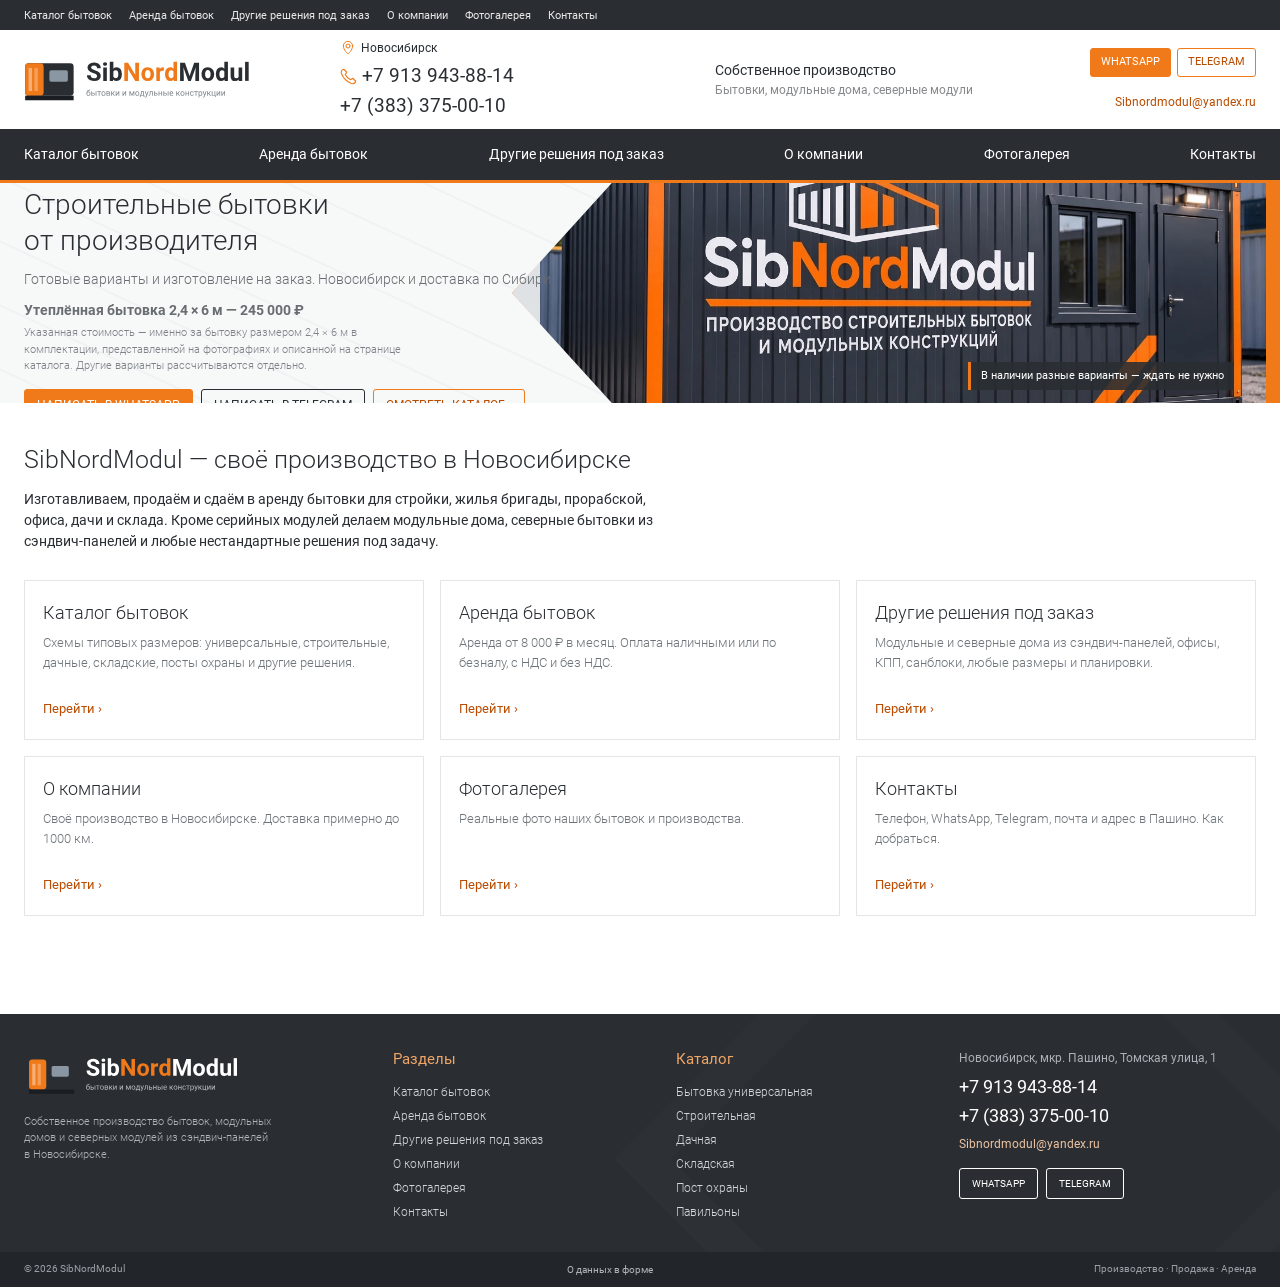
==== commit 1318597e: "Add Pavilions catalog section and gallery photo Add a photo-only «Павильоны» category (no sizes or p" ====
--- a/index.html
+++ b/index.html
@@ -85,6 +85,7 @@
 <li><a href="catalog/#cat-dachnye">Дачная</a></li>
 <li><a href="catalog/#cat-sklad">Складская</a></li>
 <li><a href="catalog/#cat-guard">Пост охраны</a></li>
+<li><a href="catalog/#cat-pavilions">Павильоны</a></li>
 </ul></div>
 <div class="footer__contact">
 <p>Новосибирск, мкр. Пашино, Томская улица, 1</p>
--- a/styles.css
+++ b/styles.css
@@ -203,3 +203,6 @@
 
 .phones{display:flex;flex-direction:column;align-items:flex-start;gap:2px}
 .footer .phones .phone,.drawer__contact .phones .phone{display:block}
+
+.scheme-tile .product__image--photo{aspect-ratio:3/2}
+.scheme-tile .product__image--photo img{object-fit:cover;object-position:center}
